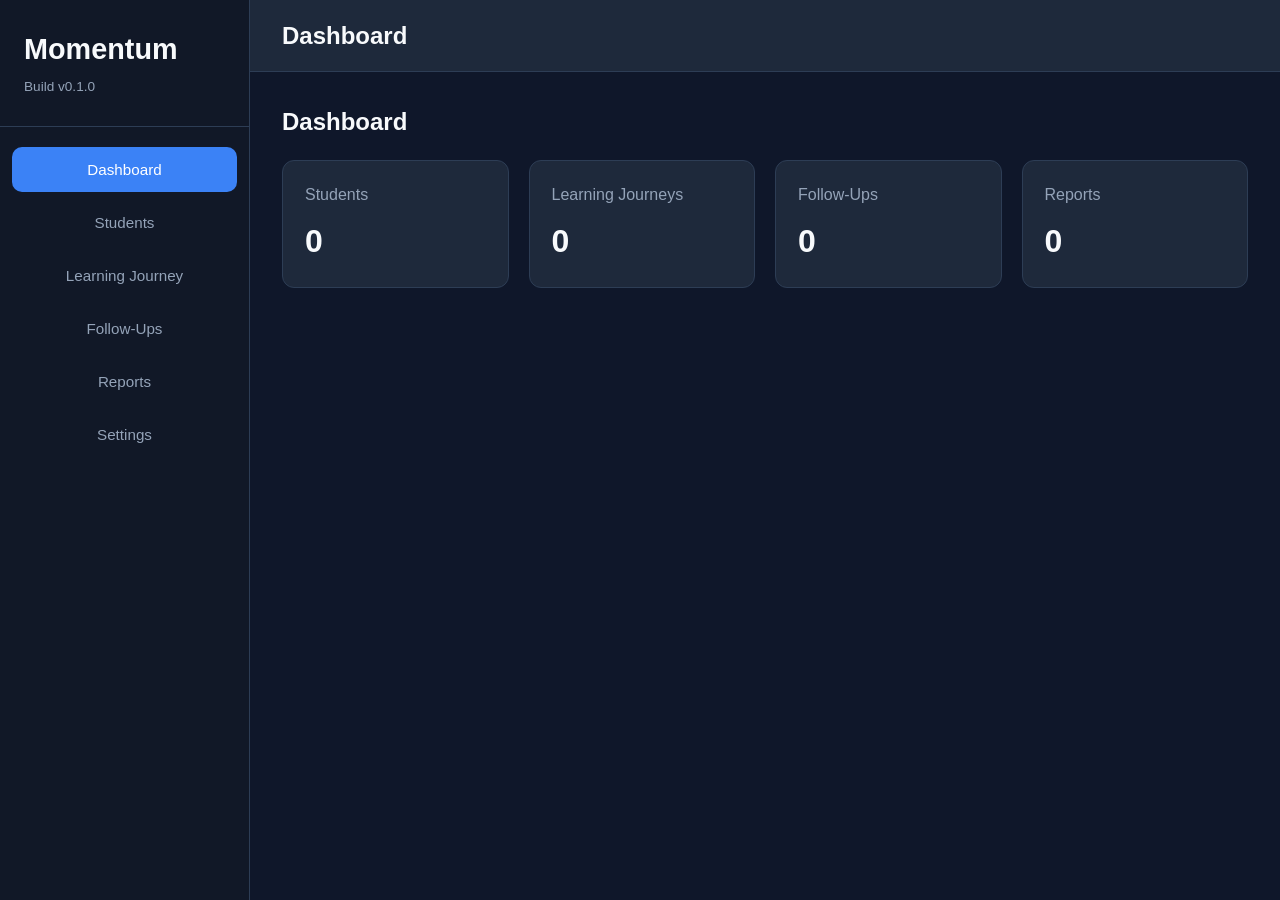
==== index.html @ f3d60c6d "Update index.html" ====
<!DOCTYPE html>
<html lang="en">
<head>
    <meta charset="UTF-8">
    <meta name="viewport" content="width=device-width, initial-scale=1.0">
    <meta name="description" content="Momentum - Alternative Education Student Growth Platform">
    <meta name="theme-color" content="#121212">

    <title>Momentum v0.1.0</title>

    <link rel="stylesheet" href="style.css">
</head>
<body>

    <div id="app">

        <aside id="sidebar" aria-label="Primary Navigation">

            <header class="sidebar-header">
                <h1 id="logo">Momentum</h1>
                <p class="version">Build v0.1.0</p>
            </header>

            <nav>
                <ul class="nav-list">
                    <li>
                        <button
                            type="button"
                            class="nav-link active"
                            data-page="dashboard">
                            Dashboard
                        </button>
                    </li>

                    <li>
                        <button
                            type="button"
                            class="nav-link"
                            data-page="students">
                            Students
                        </button>
                    </li>

                    <li>
                        <button
                            type="button"
                            class="nav-link"
                            data-page="learning-journey">
                            Learning Journey
                        </button>
                    </li>

                    <li>
                        <button
                            type="button"
                            class="nav-link"
                            data-page="follow-ups">
                            Follow-Ups
                        </button>
                    </li>

                    <li>
                        <button
                            type="button"
                            class="nav-link"
                            data-page="reports">
                            Reports
                        </button>
                    </li>

                    <li>
                        <button
                            type="button"
                            class="nav-link"
                            data-page="settings">
                            Settings
                        </button>
                    </li>
                </ul>
            </nav>

        </aside>

        <div id="content">

            <header id="top-header">
                <h2 id="page-title">Dashboard</h2>
            </header>

            <main id="main-content">

                <section
                    id="dashboard"
                    class="page active"
                    aria-labelledby="dashboard-heading">
                    <h2 id="dashboard-heading">Dashboard</h2>
                    <div id="dashboard-container"></div>
                </section>

                <section
                    id="students"
                    class="page"
                    aria-labelledby="students-heading"
                    hidden>
                    <h2 id="students-heading">Students</h2>
                    <div id="students-container"></div>
                </section>

                <section
                    id="learning-journey"
                    class="page"
                    aria-labelledby="learning-journey-heading"
                    hidden>
                    <h2 id="learning-journey-heading">Learning Journey</h2>
                    <div id="learning-journey-container"></div>
                </section>

                <section
                    id="follow-ups"
                    class="page"
                    aria-labelledby="follow-ups-heading"
                    hidden>
                    <h2 id="follow-ups-heading">Follow-Ups</h2>
                    <div id="follow-ups-container"></div>
                </section>

                <section
                    id="reports"
                    class="page"
                    aria-labelledby="reports-heading"
                    hidden>
                    <h2 id="reports-heading">Reports</h2>
                    <div id="reports-container"></div>
                </section>

                <section
                    id="settings"
                    class="page"
                    aria-labelledby="settings-heading"
                    hidden>
                    <h2 id="settings-heading">Settings</h2>
                    <div id="settings-container"></div>
                </section>

            </main>

        </div>

    </div>

   <script src="storage.js"></script>
<script src="students.js"></script>
<script src="dashboard.js"></script>
<script src="app.js"></script>
</body>
---- style.css ----
/* ==========================================================
   Momentum
   Build v0.1.0
   ========================================================== */

:root {
    --bg: #0f172a;
    --bg-secondary: #162033;
    --surface: #1e293b;
    --surface-light: #273449;
    --sidebar: #111827;
    --border: #2d3d55;

    --primary: #3b82f6;
    --primary-hover: #60a5fa;
    --accent: #38bdf8;
    --success: #22c55e;
    --warning: #f59e0b;
    --danger: #ef4444;

    --text: #f8fafc;
    --text-secondary: #94a3b8;

    --radius: 12px;
    --shadow: 0 10px 30px rgba(0, 0, 0, .35);
    --transition: .25s ease;
}

*,
*::before,
*::after {
    box-sizing: border-box;
    margin: 0;
    padding: 0;
}

html,
body {
    height: 100%;
}

body {
    background: var(--bg);
    color: var(--text);
    font-family: "Segoe UI", Tahoma, Geneva, Verdana, sans-serif;
    line-height: 1.5;
}

/* ==========================================================
   Layout
   ========================================================== */

#app {
    display: flex;
    min-height: 100vh;
}

/* Sidebar */

#sidebar {
    width: 250px;
    background: var(--sidebar);
    border-right: 1px solid var(--border);
    display: flex;
    flex-direction: column;
    flex-shrink: 0;
}

.sidebar-header {
    padding: 28px 24px;
    border-bottom: 1px solid var(--border);
}

#logo {
    font-size: 1.8rem;
    font-weight: 700;
}

.version {
    margin-top: 6px;
    color: var(--text-secondary);
    font-size: .85rem;
}

/* Navigation */

.nav-list {
    list-style: none;
    padding: 20px 12px;
}

.nav-list li {
    margin-bottom: 8px;
}

.nav-link {
    width: 100%;
    padding: 14px 18px;
    border: none;
    border-radius: 10px;
    background: transparent;
    color: var(--text-secondary);
    text-align: left;
    font-size: .95rem;
    cursor: pointer;
    transition: var(--transition);
}

.nav-link:hover {
    background: rgba(59,130,246,.12);
    color: var(--text);
    transform: translateX(4px);
}

.nav-link.active {
    background: var(--primary);
    color: white;
}

/* Content */

#content {
    flex: 1;
    display: flex;
    flex-direction: column;
    min-width: 0;
}

#top-header {
    height: 72px;
    display: flex;
    align-items: center;
    padding: 0 32px;
    background: var(--surface);
    border-bottom: 1px solid var(--border);
}

#page-title {
    font-size: 1.5rem;
    font-weight: 600;
}

#main-content {
    flex: 1;
    padding: 32px;
    overflow: auto;
}

/* ==========================================================
   Pages
   ========================================================== */

.page {
    display: none;
}

.page.active {
    display: block;
}

.page h2 {
    margin-bottom: 20px;
    font-size: 1.5rem;
}

/* ==========================================================
   Cards
   ========================================================== */

.card {
    background: var(--surface);
    border: 1px solid var(--border);
    border-radius: var(--radius);
    padding: 20px;
    box-shadow: var(--shadow);
    transition: var(--transition);
}

.card:hover {
    transform: translateY(-4px);
    border-color: var(--primary);
}

/* Dashboard Stats */

.stats-grid {
    display: grid;
    grid-template-columns: repeat(auto-fit, minmax(220px,1fr));
    gap: 20px;
    margin-bottom: 30px;
}

.stat-card {
    background: var(--surface);
    border: 1px solid var(--border);
    border-radius: var(--radius);
    padding: 22px;
    transition: var(--transition);
}

.stat-card:hover {
    transform: translateY(-5px);
    border-color: var(--primary);
}

.stat-value {
    font-size: 2rem;
    font-weight: bold;
    margin-top: 10px;
}

.stat-label {
    color: var(--text-secondary);
}

/* ==========================================================
   Student Cards
   ========================================================== */

.student-grid {
    display: grid;
    grid-template-columns: repeat(auto-fit,minmax(260px,1fr));
    gap: 20px;
}

.student-card {
    background: var(--surface);
    border: 1px solid var(--border);
    border-radius: var(--radius);
    padding: 20px;
    transition: var(--transition);
}

.student-card:hover {
    transform: translateY(-5px);
    border-color: var(--accent);
}

.student-name {
    font-size: 1.1rem;
    font-weight: 600;
}

.student-meta {
    margin-top: 10px;
    color: var(--text-secondary);
    font-size: .9rem;
}

/* ==========================================================
   Buttons
   ========================================================== */

button,
.btn {
    display: inline-flex;
    align-items: center;
    justify-content: center;
    gap: 8px;

    padding: 12px 18px;

    border: none;
    border-radius: 10px;

    background: var(--primary);
    color: white;

    cursor: pointer;
    transition: var(--transition);
    font-size: .95rem;
}

button:hover,
.btn:hover {
    background: var(--primary-hover);
    transform: translateY(-2px);
}

button:disabled,
.btn:disabled {
    opacity: .6;
    cursor: not-allowed;
}

/* ==========================================================
   Forms
   ========================================================== */

form {
    display: flex;
    flex-direction: column;
    gap: 18px;
}

label {
    display: block;
    margin-bottom: 6px;
    font-weight: 500;
}

input,
textarea,
select {
    width: 100%;
    padding: 12px 14px;

    background: var(--bg-secondary);
    color: var(--text);

    border: 1px solid var(--border);
    border-radius: 10px;

    font: inherit;
    transition: var(--transition);
}

input:focus,
textarea:focus,
select:focus {
    outline: none;
    border-color: var(--primary);
}

/* ==========================================================
   Tables
   ========================================================== */

table {
    width: 100%;
    border-collapse: collapse;
    background: var(--surface);
    border-radius: var(--radius);
    overflow: hidden;
}

thead {
    background: var(--bg-secondary);
}

th,
td {
    padding: 14px 16px;
    text-align: left;
}

th {
    font-weight: 600;
}

tbody tr {
    border-top: 1px solid var(--border);
    transition: var(--transition);
}

tbody tr:hover {
    background: rgba(59,130,246,.08);
}

/* ==========================================================
   Utility
   ========================================================== */

.hidden {
    display: none !important;
}

.text-muted {
    color: var(--text-secondary);
}

.text-center {
    text-align: center;
}

/* ==========================================================
   Responsive
   ========================================================== */

@media (max-width: 900px) {

    #app {
        flex-direction: column;
    }

    #sidebar {
        width: 100%;
        border-right: none;
        border-bottom: 1px solid var(--border);
    }

    .nav-list {
        display: flex;
        flex-wrap: wrap;
        gap: 8px;
        padding: 12px;
    }

    .nav-list li {
        margin: 0;
    }

    .nav-link {
        width: auto;
    }

    #top-header {
        padding: 0 20px;
    }

    #main-content {
        padding: 20px;
    }

}

@media (max-width: 600px) {

    .stats-grid,
    .student-grid {
        grid-template-columns: 1fr;
    }

    table {
        display: block;
        overflow-x: auto;
    }

}
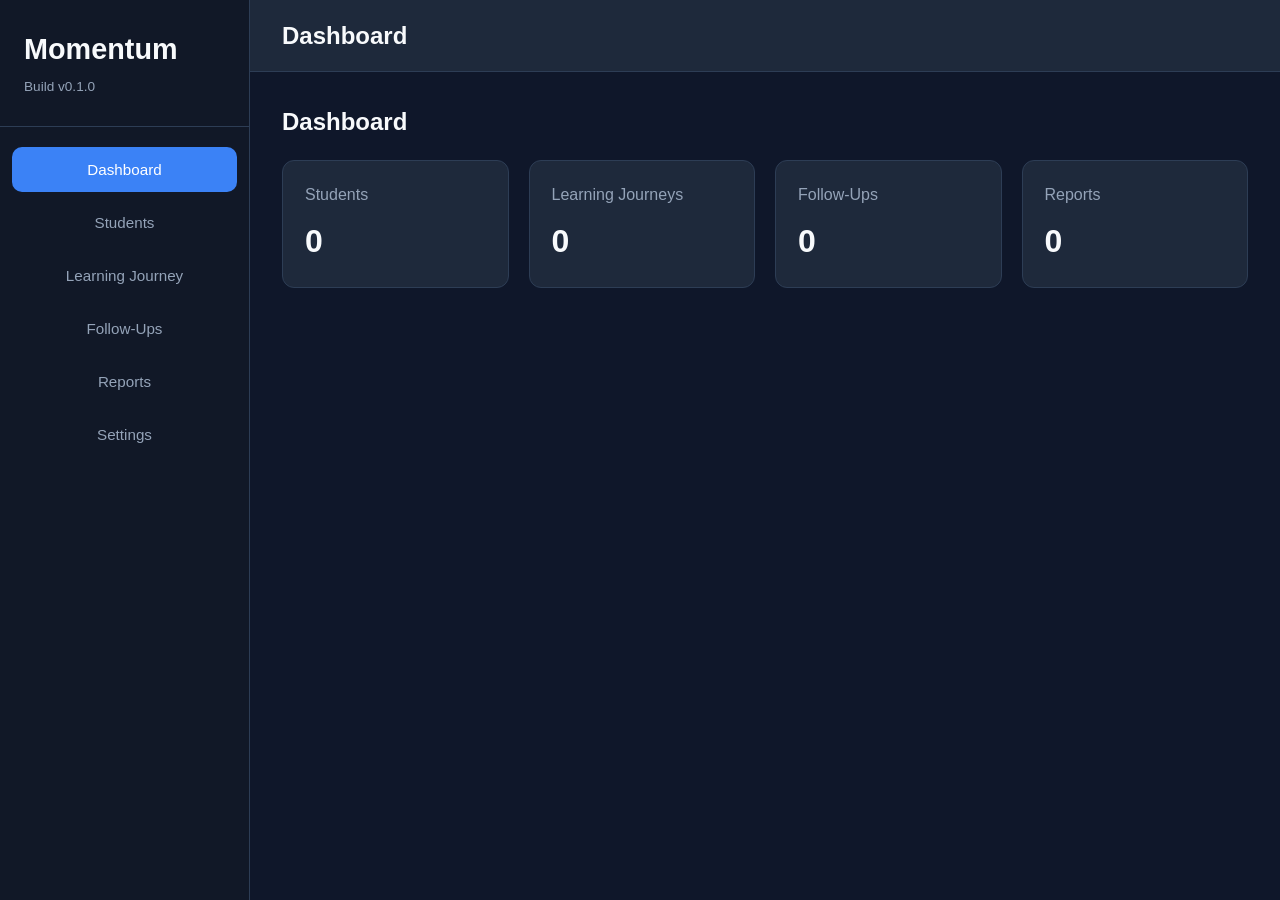
==== commit 2c7194dd: "Update index.html" ====
--- a/index.html
+++ b/index.html
@@ -8,8 +8,7 @@
 
     <title>Momentum v0.1.0</title>
 
-    <link rel="stylesheet" href="style.css">
-</head>
+<link rel="stylesheet" href="css/style.css"></head>
 <body>
 
     <div id="app">
@@ -148,8 +147,18 @@
 
     </div>
 
-   <script src="storage.js"></script>
-<script src="students.js"></script>
-<script src="dashboard.js"></script>
-<script src="app.js"></script>
+<script src="js/storage.js"></script>
+<script src="js/students.js"></script>
+<script src="js/dashboard.js"></script>
+<script src="js/app.js"></script>
+
+    <script src="js/utils.js"></script>
+<script src="js/storage.js"></script>
+<script src="js/students.js"></script>
+<script src="js/journey.js"></script>
+<script src="js/followups.js"></script>
+<script src="js/dashboard.js"></script>
+<script src="js/reports.js"></script>
+<script src="js/settings.js"></script>
+<script src="js/app.js"></script>
 </body>
--- a/css/style.css
+++ b/css/style.css
@@ -0,0 +1,429 @@
+/* ==========================================================
+   Momentum
+   Build v0.1.0
+   ========================================================== */
+
+:root {
+    --bg: #0f172a;
+    --bg-secondary: #162033;
+    --surface: #1e293b;
+    --surface-light: #273449;
+    --sidebar: #111827;
+    --border: #2d3d55;
+
+    --primary: #3b82f6;
+    --primary-hover: #60a5fa;
+    --accent: #38bdf8;
+    --success: #22c55e;
+    --warning: #f59e0b;
+    --danger: #ef4444;
+
+    --text: #f8fafc;
+    --text-secondary: #94a3b8;
+
+    --radius: 12px;
+    --shadow: 0 10px 30px rgba(0, 0, 0, .35);
+    --transition: .25s ease;
+}
+
+*,
+*::before,
+*::after {
+    box-sizing: border-box;
+    margin: 0;
+    padding: 0;
+}
+
+html,
+body {
+    height: 100%;
+}
+
+body {
+    background: var(--bg);
+    color: var(--text);
+    font-family: "Segoe UI", Tahoma, Geneva, Verdana, sans-serif;
+    line-height: 1.5;
+}
+
+/* ==========================================================
+   Layout
+   ========================================================== */
+
+#app {
+    display: flex;
+    min-height: 100vh;
+}
+
+/* Sidebar */
+
+#sidebar {
+    width: 250px;
+    background: var(--sidebar);
+    border-right: 1px solid var(--border);
+    display: flex;
+    flex-direction: column;
+    flex-shrink: 0;
+}
+
+.sidebar-header {
+    padding: 28px 24px;
+    border-bottom: 1px solid var(--border);
+}
+
+#logo {
+    font-size: 1.8rem;
+    font-weight: 700;
+}
+
+.version {
+    margin-top: 6px;
+    color: var(--text-secondary);
+    font-size: .85rem;
+}
+
+/* Navigation */
+
+.nav-list {
+    list-style: none;
+    padding: 20px 12px;
+}
+
+.nav-list li {
+    margin-bottom: 8px;
+}
+
+.nav-link {
+    width: 100%;
+    padding: 14px 18px;
+    border: none;
+    border-radius: 10px;
+    background: transparent;
+    color: var(--text-secondary);
+    text-align: left;
+    font-size: .95rem;
+    cursor: pointer;
+    transition: var(--transition);
+}
+
+.nav-link:hover {
+    background: rgba(59,130,246,.12);
+    color: var(--text);
+    transform: translateX(4px);
+}
+
+.nav-link.active {
+    background: var(--primary);
+    color: white;
+}
+
+/* Content */
+
+#content {
+    flex: 1;
+    display: flex;
+    flex-direction: column;
+    min-width: 0;
+}
+
+#top-header {
+    height: 72px;
+    display: flex;
+    align-items: center;
+    padding: 0 32px;
+    background: var(--surface);
+    border-bottom: 1px solid var(--border);
+}
+
+#page-title {
+    font-size: 1.5rem;
+    font-weight: 600;
+}
+
+#main-content {
+    flex: 1;
+    padding: 32px;
+    overflow: auto;
+}
+
+/* ==========================================================
+   Pages
+   ========================================================== */
+
+.page {
+    display: none;
+}
+
+.page.active {
+    display: block;
+}
+
+.page h2 {
+    margin-bottom: 20px;
+    font-size: 1.5rem;
+}
+
+/* ==========================================================
+   Cards
+   ========================================================== */
+
+.card {
+    background: var(--surface);
+    border: 1px solid var(--border);
+    border-radius: var(--radius);
+    padding: 20px;
+    box-shadow: var(--shadow);
+    transition: var(--transition);
+}
+
+.card:hover {
+    transform: translateY(-4px);
+    border-color: var(--primary);
+}
+
+/* Dashboard Stats */
+
+.stats-grid {
+    display: grid;
+    grid-template-columns: repeat(auto-fit, minmax(220px,1fr));
+    gap: 20px;
+    margin-bottom: 30px;
+}
+
+.stat-card {
+    background: var(--surface);
+    border: 1px solid var(--border);
+    border-radius: var(--radius);
+    padding: 22px;
+    transition: var(--transition);
+}
+
+.stat-card:hover {
+    transform: translateY(-5px);
+    border-color: var(--primary);
+}
+
+.stat-value {
+    font-size: 2rem;
+    font-weight: bold;
+    margin-top: 10px;
+}
+
+.stat-label {
+    color: var(--text-secondary);
+}
+
+/* ==========================================================
+   Student Cards
+   ========================================================== */
+
+.student-grid {
+    display: grid;
+    grid-template-columns: repeat(auto-fit,minmax(260px,1fr));
+    gap: 20px;
+}
+
+.student-card {
+    background: var(--surface);
+    border: 1px solid var(--border);
+    border-radius: var(--radius);
+    padding: 20px;
+    transition: var(--transition);
+}
+
+.student-card:hover {
+    transform: translateY(-5px);
+    border-color: var(--accent);
+}
+
+.student-name {
+    font-size: 1.1rem;
+    font-weight: 600;
+}
+
+.student-meta {
+    margin-top: 10px;
+    color: var(--text-secondary);
+    font-size: .9rem;
+}
+
+/* ==========================================================
+   Buttons
+   ========================================================== */
+
+button,
+.btn {
+    display: inline-flex;
+    align-items: center;
+    justify-content: center;
+    gap: 8px;
+
+    padding: 12px 18px;
+
+    border: none;
+    border-radius: 10px;
+
+    background: var(--primary);
+    color: white;
+
+    cursor: pointer;
+    transition: var(--transition);
+    font-size: .95rem;
+}
+
+button:hover,
+.btn:hover {
+    background: var(--primary-hover);
+    transform: translateY(-2px);
+}
+
+button:disabled,
+.btn:disabled {
+    opacity: .6;
+    cursor: not-allowed;
+}
+
+/* ==========================================================
+   Forms
+   ========================================================== */
+
+form {
+    display: flex;
+    flex-direction: column;
+    gap: 18px;
+}
+
+label {
+    display: block;
+    margin-bottom: 6px;
+    font-weight: 500;
+}
+
+input,
+textarea,
+select {
+    width: 100%;
+    padding: 12px 14px;
+
+    background: var(--bg-secondary);
+    color: var(--text);
+
+    border: 1px solid var(--border);
+    border-radius: 10px;
+
+    font: inherit;
+    transition: var(--transition);
+}
+
+input:focus,
+textarea:focus,
+select:focus {
+    outline: none;
+    border-color: var(--primary);
+}
+
+/* ==========================================================
+   Tables
+   ========================================================== */
+
+table {
+    width: 100%;
+    border-collapse: collapse;
+    background: var(--surface);
+    border-radius: var(--radius);
+    overflow: hidden;
+}
+
+thead {
+    background: var(--bg-secondary);
+}
+
+th,
+td {
+    padding: 14px 16px;
+    text-align: left;
+}
+
+th {
+    font-weight: 600;
+}
+
+tbody tr {
+    border-top: 1px solid var(--border);
+    transition: var(--transition);
+}
+
+tbody tr:hover {
+    background: rgba(59,130,246,.08);
+}
+
+/* ==========================================================
+   Utility
+   ========================================================== */
+
+.hidden {
+    display: none !important;
+}
+
+.text-muted {
+    color: var(--text-secondary);
+}
+
+.text-center {
+    text-align: center;
+}
+
+/* ==========================================================
+   Responsive
+   ========================================================== */
+
+@media (max-width: 900px) {
+
+    #app {
+        flex-direction: column;
+    }
+
+    #sidebar {
+        width: 100%;
+        border-right: none;
+        border-bottom: 1px solid var(--border);
+    }
+
+    .nav-list {
+        display: flex;
+        flex-wrap: wrap;
+        gap: 8px;
+        padding: 12px;
+    }
+
+    .nav-list li {
+        margin: 0;
+    }
+
+    .nav-link {
+        width: auto;
+    }
+
+    #top-header {
+        padding: 0 20px;
+    }
+
+    #main-content {
+        padding: 20px;
+    }
+
+}
+
+@media (max-width: 600px) {
+
+    .stats-grid,
+    .student-grid {
+        grid-template-columns: 1fr;
+    }
+
+    table {
+        display: block;
+        overflow-x: auto;
+    }
+
+}
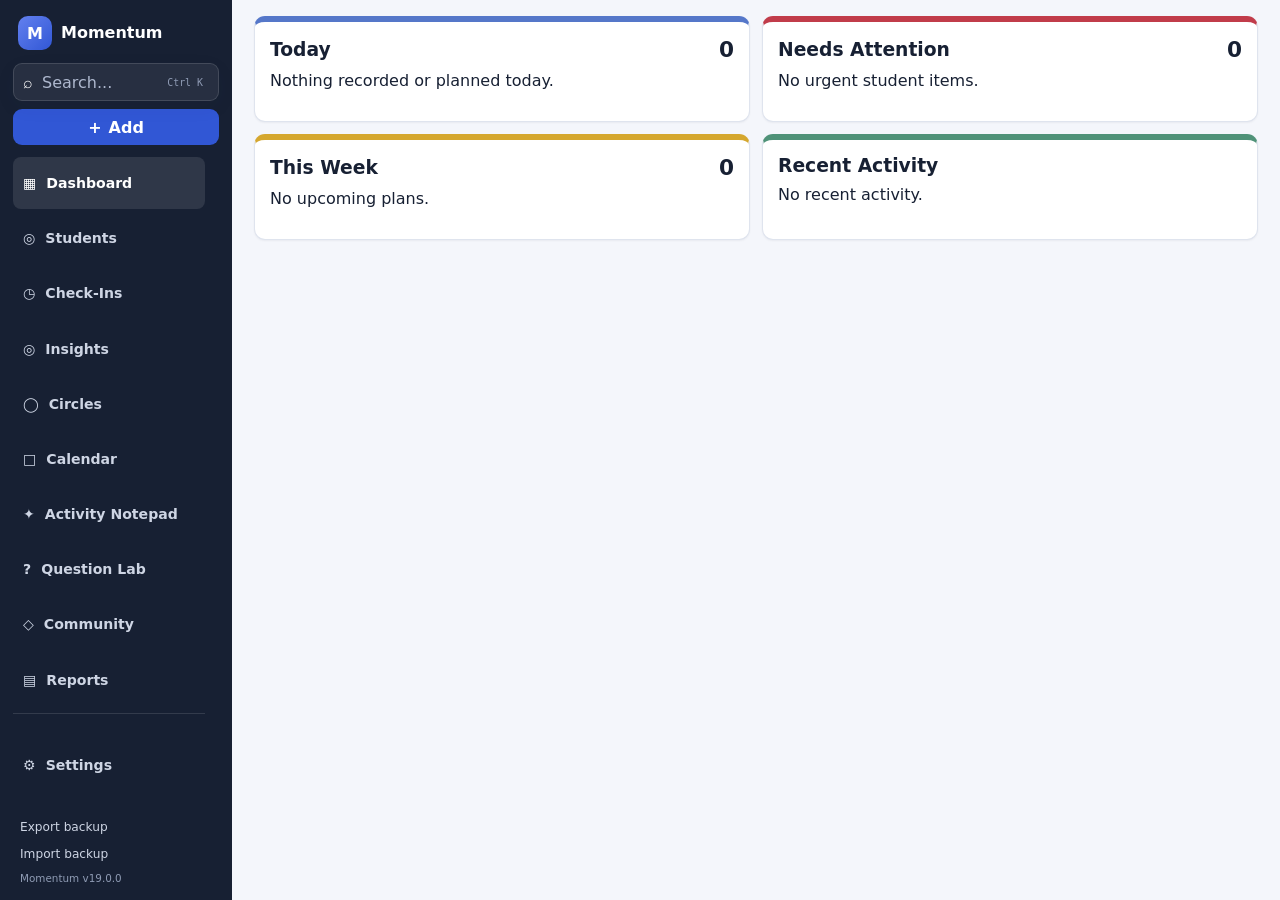
==== commit a6842634: "Add files via upload" ====
--- a/index.html
+++ b/index.html
@@ -3,162 +3,656 @@
 <head>
     <meta charset="UTF-8">
     <meta name="viewport" content="width=device-width, initial-scale=1.0">
-    <meta name="description" content="Momentum - Alternative Education Student Growth Platform">
-    <meta name="theme-color" content="#121212">
-
-    <title>Momentum v0.1.0</title>
-
-<link rel="stylesheet" href="css/style.css"></head>
+    <meta name="description" content="Momentum student journey and next step management">
+    <title>Momentum</title>
+    <link rel="stylesheet" href="style.css">
+</head>
 <body>
-
-    <div id="app">
-
-        <aside id="sidebar" aria-label="Primary Navigation">
-
-            <header class="sidebar-header">
-                <h1 id="logo">Momentum</h1>
-                <p class="version">Build v0.1.0</p>
+    <a class="skip-link" href="#mainContent">Skip to content</a>
+
+    <div class="app-shell">
+        <aside class="sidebar" aria-label="Primary navigation">
+            <div class="brand">
+                <div class="brand-mark" aria-hidden="true">M</div>
+                <div>
+                    <h1>Momentum</h1>
+                    <p>Student journey workspace</p>
+                </div>
+            </div>
+
+            <div class="sidebar-tools">
+                <div class="universal-search-shell">
+                    <label class="universal-search-field">
+                        <span aria-hidden="true">⌕</span>
+                        <span class="visually-hidden">Search all Momentum records</span>
+                        <input id="universalSearchInput" type="search"
+                            placeholder="Search..."
+                            autocomplete="off">
+                        <kbd>Ctrl K</kbd>
+                    </label>
+                    <div id="universalSearchResults"
+                        class="universal-search-results"
+                        hidden></div>
+                </div>
+
+                <button class="sidebar-quick-add" type="button"
+                    data-action="open-quick-add">
+                    <span aria-hidden="true">+</span>
+                    Add
+                </button>
+            </div>
+
+            <nav class="nav-list simplified-nav" aria-label="Primary navigation">
+                <button class="nav-item is-active" type="button" data-view="dashboard">
+                    <span aria-hidden="true">▦</span>
+                    Dashboard
+                </button>
+
+                <button class="nav-item" type="button" data-view="students">
+                    <span aria-hidden="true">◎</span>
+                    Students
+                </button>
+
+                <button class="nav-item" type="button" data-view="checkins">
+                    <span aria-hidden="true">◷</span>
+                    Check-Ins
+                </button>
+
+                <button class="nav-item" type="button" data-view="insights">
+                    <span aria-hidden="true">◎</span>
+                    Insights
+                </button>
+
+                <button class="nav-item" type="button" data-view="circles">
+                    <span aria-hidden="true">◯</span>
+                    Circles
+                </button>
+                <button class="nav-item" type="button" data-view="calendar">
+                    <span aria-hidden="true">□</span>
+                    Calendar
+                </button>
+                <button class="nav-item" type="button" data-view="activities">
+                    <span aria-hidden="true">✦</span>
+                    Activity Notepad
+                </button>
+
+
+
+                <button class="nav-item" type="button" data-view="questionlab">
+                    <span aria-hidden="true">?</span>
+                    Question Lab
+                </button>
+
+                <button class="nav-item" type="button" data-view="community">
+                    <span aria-hidden="true">◇</span>
+                    Community
+                </button>
+
+                <button class="nav-item" type="button" data-view="reports">
+                    <span aria-hidden="true">▤</span>
+                    Reports
+                </button>
+
+                <div class="nav-divider" aria-hidden="true"></div>
+
+                <button class="nav-item" type="button" data-view="settings">
+                    <span aria-hidden="true">⚙</span>
+                    Settings
+                </button>
+            </nav>
+
+            <div class="sidebar-footer">
+                <button class="sidebar-action" type="button" data-action="export-data">Export backup</button>
+                <button class="sidebar-action" type="button" data-action="import-data">Import backup</button>
+                <input id="importFileInput" class="visually-hidden" type="file" accept=".json,application/json">
+                <p id="storageStatus" class="storage-status">Local storage ready</p>
+                <p class="version">Momentum v19.0.0</p>
+            </div>
+        </aside>
+
+        <div class="workspace">
+            <header class="mobile-toolbar">
+                <button id="mobileMenuButton" class="icon-button mobile-menu-button"
+                    type="button" aria-label="Open navigation"
+                    aria-expanded="false">☰</button>
+                <strong>Momentum</strong>
+                <button class="mobile-add-button" type="button"
+                    data-action="open-quick-add" aria-label="Add">+</button>
             </header>
 
-            <nav>
-                <ul class="nav-list">
-                    <li>
-                        <button
-                            type="button"
-                            class="nav-link active"
-                            data-page="dashboard">
-                            Dashboard
-                        </button>
-                    </li>
-
-                    <li>
-                        <button
-                            type="button"
-                            class="nav-link"
-                            data-page="students">
-                            Students
-                        </button>
-                    </li>
-
-                    <li>
-                        <button
-                            type="button"
-                            class="nav-link"
-                            data-page="learning-journey">
-                            Learning Journey
-                        </button>
-                    </li>
-
-                    <li>
-                        <button
-                            type="button"
-                            class="nav-link"
-                            data-page="follow-ups">
-                            Follow-Ups
-                        </button>
-                    </li>
-
-                    <li>
-                        <button
-                            type="button"
-                            class="nav-link"
-                            data-page="reports">
-                            Reports
-                        </button>
-                    </li>
-
-                    <li>
-                        <button
-                            type="button"
-                            class="nav-link"
-                            data-page="settings">
-                            Settings
-                        </button>
-                    </li>
-                </ul>
-            </nav>
-
-        </aside>
-
-        <div id="content">
-
-            <header id="top-header">
-                <h2 id="page-title">Dashboard</h2>
-            </header>
-
-            <main id="main-content">
-
-                <section
-                    id="dashboard"
-                    class="page active"
-                    aria-labelledby="dashboard-heading">
-                    <h2 id="dashboard-heading">Dashboard</h2>
-                    <div id="dashboard-container"></div>
-                </section>
-
-                <section
-                    id="students"
-                    class="page"
-                    aria-labelledby="students-heading"
-                    hidden>
-                    <h2 id="students-heading">Students</h2>
-                    <div id="students-container"></div>
-                </section>
-
-                <section
-                    id="learning-journey"
-                    class="page"
-                    aria-labelledby="learning-journey-heading"
-                    hidden>
-                    <h2 id="learning-journey-heading">Learning Journey</h2>
-                    <div id="learning-journey-container"></div>
-                </section>
-
-                <section
-                    id="follow-ups"
-                    class="page"
-                    aria-labelledby="follow-ups-heading"
-                    hidden>
-                    <h2 id="follow-ups-heading">Follow-Ups</h2>
-                    <div id="follow-ups-container"></div>
-                </section>
-
-                <section
-                    id="reports"
-                    class="page"
-                    aria-labelledby="reports-heading"
-                    hidden>
-                    <h2 id="reports-heading">Reports</h2>
-                    <div id="reports-container"></div>
-                </section>
-
-                <section
-                    id="settings"
-                    class="page"
-                    aria-labelledby="settings-heading"
-                    hidden>
-                    <h2 id="settings-heading">Settings</h2>
-                    <div id="settings-container"></div>
-                </section>
-
+            <main id="mainContent" class="main-content" tabindex="-1">
+                <section id="dashboardView" class="app-view" aria-labelledby="dashboardHeading">
+                    <h2 id="dashboardHeading" class="visually-hidden">Dashboard</h2>
+                    <div id="dashboardContent"></div>
+                </section>
+
+                <section id="studentsView" class="app-view"
+                    aria-labelledby="studentsHeading" hidden>
+                    <h2 id="studentsHeading" class="visually-hidden">Students</h2>
+
+                    <div class="caseload-toolbar students-unified-toolbar">
+                        <label class="search-field">
+                            <span class="visually-hidden">Search students</span>
+                            <span aria-hidden="true">⌕</span>
+                            <input id="caseloadSearchInput" type="search"
+                                placeholder="Search students, projects, internships, or goals"
+                                autocomplete="off">
+                        </label>
+
+                        <label class="filter-field">
+                            <span class="visually-hidden">Filter students by support need</span>
+                            <select id="caseloadNeedFilter">
+                                <option value="">All students</option>
+                                <option value="meeting">Due for meeting</option>
+                                <option value="project">Needs project</option>
+                                <option value="internship">Needs internship</option>
+                                <option value="followup">Has overdue action item</option>
+                                <option value="unscheduled">No next meeting scheduled</option>
+                            </select>
+                        </label>
+
+                        <label class="filter-field">
+                            <span class="visually-hidden">Sort students</span>
+                            <select id="caseloadSortSelect">
+                                <option value="attention">Highest attention first</option>
+                                <option value="name">Student name</option>
+                                <option value="meeting">Meeting status</option>
+                                <option value="updated">Recently updated</option>
+                            </select>
+                        </label>
+
+                        <button class="button button-primary" type="button"
+                            data-action="open-add-student">
+                            + New Student
+                        </button>
+                    </div>
+
+                    <div id="caseloadSummary" class="students-simple-summary"></div>
+                    <div id="caseloadContent"></div>
+                </section>
+
+                <section id="insightsView" class="app-view"
+                    aria-labelledby="insightsHeading" hidden>
+                    <h2 id="insightsHeading" class="visually-hidden">
+                        Educator Relationship Intelligence
+                    </h2>
+                    <div id="relationshipInsightsContent"></div>
+                </section>
+
+                <section id="calendarView" class="app-view" aria-labelledby="calendarHeading" hidden>
+                    <h2 id="calendarHeading" class="visually-hidden">Calendar</h2>
+                    <div id="calendarContent"></div>
+                </section>
+
+                <section id="activitiesView" class="app-view"
+                    aria-labelledby="activitiesHeading" hidden>
+                    <h2 id="activitiesHeading" class="visually-hidden">Activity Notepad</h2>
+                    <div id="activityBankContent"></div>
+                </section>
+
+                <section id="questionLabView" class="app-view"
+                    aria-labelledby="questionLabHeading" hidden>
+                    <h2 id="questionLabHeading" class="visually-hidden">
+                        Question Lab
+                    </h2>
+                    <div id="questionLabContent"></div>
+                </section>
+
+                <section id="circlesView" class="app-view"
+                    aria-labelledby="circlesHeading" hidden>
+                    <div class="circles-heading">
+                        <div>
+                            <p class="eyebrow">Whole-class reflection</p>
+                            <h2 id="circlesHeading">Circles</h2>
+                            <p>
+                                Keep a dated record of circle topics, guiding questions,
+                                student themes, questions raised, and ideas to revisit.
+                            </p>
+                        </div>
+                        <button class="button button-primary" type="button"
+                            data-action="new-circle">
+                            + Record Circle
+                        </button>
+                    </div>
+
+                    <label class="search-field circles-search">
+                        <span aria-hidden="true">⌕</span>
+                        <span class="visually-hidden">Search circles</span>
+                        <input id="circleSearchInput" type="search"
+                            placeholder="Search topics, questions, themes, or class groups">
+                    </label>
+
+                    <div id="circlesContent"></div>
+                </section>
+
+                <section id="communityView" class="app-view" aria-labelledby="communityHeading" hidden>
+                    <div class="community-heading">
+                        <div>
+                            <p class="eyebrow">Connections and next steps</p>
+                            <h2 id="communityHeading">Community</h2>
+                            <p>
+                                Manage opportunities, employers, mentors, colleges,
+                                agencies, internship sites, and other community connections.
+                            </p>
+                        </div>
+
+                        <div class="community-heading-actions">
+                            <button class="button button-secondary" type="button"
+                                data-action="open-import-center">
+                                Import
+                            </button>
+                            <button class="button button-secondary" type="button"
+                                data-action="new-partner">
+                                + New Partner
+                            </button>
+                            <button class="button button-secondary" type="button"
+                                data-action="load-local-opportunity-library">
+                                Add Lompoc + Hancock Ideas
+                            </button>
+                            <button class="button button-primary" type="button"
+                                data-action="new-opportunity">
+                                + New Opportunity
+                            </button>
+                        </div>
+                    </div>
+
+                    <div class="community-tabs" role="tablist" aria-label="Community sections">
+                        <button class="community-tab is-active" type="button" role="tab"
+                            aria-selected="true" aria-controls="communityOpportunitiesPanel"
+                            data-action="switch-community-tab"
+                            data-community-tab="opportunities">
+                            Opportunities
+                        </button>
+                        <button class="community-tab" type="button" role="tab"
+                            aria-selected="false" aria-controls="communityPartnersPanel"
+                            data-action="switch-community-tab"
+                            data-community-tab="partners">
+                            Partners
+                        </button>
+                        <button class="community-tab" type="button" role="tab"
+                            aria-selected="false" aria-controls="communityCollegePanel"
+                            data-action="switch-community-tab"
+                            data-community-tab="college">
+                            Community College
+                        </button>
+                    </div>
+
+                    <section id="communityOpportunitiesPanel"
+                        class="community-panel"
+                        data-community-panel="opportunities"
+                        role="tabpanel">
+                        <div class="opportunity-toolbar community-toolbar">
+                            <label class="search-field">
+                                <span class="visually-hidden">Search opportunities</span>
+                                <span aria-hidden="true">⌕</span>
+                                <input id="opportunitySearchInput" type="search"
+                                    placeholder="Search opportunities, organizations, or tags"
+                                    autocomplete="off">
+                            </label>
+
+                            <label class="filter-field">
+                                <span class="visually-hidden">Filter opportunities by type</span>
+                                <select id="opportunityTypeFilter">
+                                    <option value="">All opportunity types</option>
+                                </select>
+                            </label>
+
+                            <label class="filter-field">
+                                <span class="visually-hidden">Filter opportunities by status</span>
+                                <select id="opportunityStatusFilter">
+                                    <option value="active">Active opportunities</option>
+                                    <option value="archived">Archived opportunities</option>
+                                    <option value="all">All opportunities</option>
+                                </select>
+                            </label>
+                        </div>
+
+                        <div class="opportunity-summary">
+                            <p id="opportunityCountText">0 Opportunities</p>
+                        </div>
+                        <p class="field-help opportunity-source-note">
+                            Starter ideas are research leads only. A listed organization or
+                            college program is not a confirmed internship, partnership, or
+                            current opening; verify details directly.
+                        </p>
+
+                        <div id="opportunityBrowser" aria-live="polite"></div>
+                    </section>
+
+                    <section id="communityPartnersPanel"
+                        class="community-panel"
+                        data-community-panel="partners"
+                        role="tabpanel"
+                        hidden>
+                        <div class="partner-toolbar community-toolbar">
+                            <label class="search-field">
+                                <span class="visually-hidden">Search community partners</span>
+                                <span aria-hidden="true">⌕</span>
+                                <input id="partnerSearchInput" type="search"
+                                    placeholder="Search organizations, contacts, industries, or services"
+                                    autocomplete="off">
+                            </label>
+
+                            <label class="filter-field">
+                                <span class="visually-hidden">Filter partners by type</span>
+                                <select id="partnerTypeFilter">
+                                    <option value="">All partner types</option>
+                                </select>
+                            </label>
+
+                            <label class="filter-field">
+                                <span class="visually-hidden">Filter partners by status</span>
+                                <select id="partnerStatusFilter">
+                                    <option value="active">Active partners</option>
+                                    <option value="archived">Archived partners</option>
+                                    <option value="all">All partners</option>
+                                </select>
+                            </label>
+                        </div>
+
+                        <div class="opportunity-summary">
+                            <p id="partnerCountText">0 Partners</p>
+                        </div>
+
+                        <div id="partnerBrowser" aria-live="polite"></div>
+                    </section>
+                </section>
+                    <section id="communityCollegePanel"
+                        class="community-panel"
+                        data-community-panel="college"
+                        role="tabpanel"
+                        hidden>
+                        <div id="communityCollegeContent"></div>
+                    </section>
+
+
+                <section id="checkinsView" class="app-view" aria-labelledby="checkinsHeading" hidden>
+                    <h2 id="checkinsHeading" class="visually-hidden">Student Check-Ins</h2>
+
+                    <div class="checkin-toolbar">
+                        <label class="search-field">
+                            <span class="visually-hidden">Search students and check-ins</span>
+                            <span aria-hidden="true">⌕</span>
+                            <input id="checkinSearchInput" type="search"
+                                placeholder="Search students or check-in notes"
+                                autocomplete="off">
+                        </label>
+
+                        <label class="filter-field">
+                            <span class="visually-hidden">Filter students by check-in status</span>
+                            <select id="checkinStatusFilter">
+                                <option value="all">All students</option>
+                                <option value="due">Due for check-in</option>
+                                <option value="recent">Recently checked in</option>
+                                <option value="never">Never checked in</option>
+                            </select>
+                        </label>
+
+                        <label class="filter-field">
+                            <span class="visually-hidden">Sort students</span>
+                            <select id="checkinSortSelect">
+                                <option value="name">Name A–Z</option>
+                                <option value="recent-first">Most recent check-in first</option>
+                                <option value="recent-last">Most recent check-in last</option>
+                                <option value="due-first">Due students first</option>
+                                <option value="count">Most check-ins</option>
+                            </select>
+                        </label>
+
+                        <button class="button button-primary" type="button"
+                            data-action="new-checkin">
+                            + New Check-In
+                        </button>
+                    </div>
+
+                    <div id="checkinSummary"></div>
+                    <div id="checkinCenterContent"></div>
+                </section>
+<section id="reportsView" class="app-view" aria-labelledby="reportsHeading" hidden>
+                    <h2 id="reportsHeading" class="visually-hidden">Reports</h2>
+
+                    <div class="report-toolbar print-export-toolbar">
+                        <label class="filter-field report-print-selector">
+                            <span class="visually-hidden">Choose printable report</span>
+                            <select id="reportPrintType">
+                                <option value="overview">Overview Report</option>
+                                <option value="students">Student Progress Report</option>
+                                <option value="meetings">Meeting Activity Report</option>
+                                <option value="followups">Open Next Steps Report</option>
+                            </select>
+                        </label>
+
+                        <button class="button button-secondary" type="button" data-action="export-students-csv">
+                            Export Students CSV
+                        </button>
+
+                        <button class="button button-secondary" type="button" data-action="export-followups-csv">
+                            Export Next Steps CSV
+                        </button>
+
+                        <button class="button button-secondary" type="button"
+                            data-action="open-custom-report-builder">
+                            Custom Report Builder
+                        </button>
+
+                        <button class="button button-primary" type="button" data-action="print-reports">
+                            Print Selected Report
+                        </button>
+                    </div>
+
+                    <div id="reportsContent"></div>
+                </section>
+
+
+                <section id="settingsView" class="app-view" aria-labelledby="settingsHeading" hidden>
+                    <h2 id="settingsHeading" class="visually-hidden">Settings</h2>
+
+                    <div class="settings-grid data-safety-settings">
+                        <section class="settings-card settings-card-wide">
+                            <div class="panel-header">
+                                <div>
+                                    <p class="eyebrow">Data safety</p>
+                                    <h3>Backup Protection</h3>
+                                </div>
+                                <button class="button button-primary" type="button"
+                                    data-action="export-full-backup">
+                                    Export Full Backup
+                                </button>
+                            </div>
+
+                            <div id="backupStatusPanel"></div>
+
+                            <div class="settings-actions">
+                                <button class="button button-secondary" type="button"
+                                    data-action="import-full-backup">
+                                    Import with Preview
+                                </button>
+                                <button class="button button-secondary" type="button"
+                                    data-action="export-portable-copy">
+                                    Export My Data
+                                </button>
+                                <button class="button button-secondary" type="button"
+                                    data-action="create-recovery-snapshot">
+                                    Save Current Version
+                                </button>
+                                <input id="fullBackupInput" class="visually-hidden"
+                                    type="file" accept=".json,application/json">
+                            </div>
+
+                            <div class="backup-reminder-row">
+                                <div>
+                                    <strong>Backup reminder</strong>
+                                    <p>Show a warning when the last full backup is older than this.</p>
+                                </div>
+                                <div class="backup-reminder-control">
+                                    <input id="backupReminderDays" type="number"
+                                        min="1" max="90" value="7">
+                                    <span>days</span>
+                                    <button class="button button-secondary button-small" type="button"
+                                        data-action="save-backup-reminder">Save</button>
+                                </div>
+                            </div>
+                        </section>
+
+                        <section class="settings-card settings-card-wide">
+                            <div class="panel-header">
+                                <div>
+                                    <p class="eyebrow">Previous versions</p>
+                                    <h3>Previous Versions</h3>
+                                </div>
+                            </div>
+                            <p>
+                                Momentum keeps up to five local previous versions. Risky imports and
+                                restores create one automatically.
+                            </p>
+                            <div id="recoverySnapshotList" class="recovery-list"></div>
+                        </section>
+
+                        <section class="settings-card">
+                            <p class="eyebrow">Data health</p>
+                            <h3>Health Check</h3>
+                            <p>
+                                Scan for broken assignments, invalid meeting dates,
+                                likely duplicate students, and conflicting statuses.
+                            </p>
+                            <button class="button button-primary" type="button"
+                                data-action="run-data-health-check">
+                                Run Data Health Check
+                            </button>
+                        </section>
+
+                        <section class="settings-card">
+                            <p class="eyebrow">Meeting cadence</p>
+                            <h3>Check-in interval</h3>
+                            <p>Choose how many days can pass before a student is due for another meeting.</p>
+                            <div class="form-field">
+                                <label for="checkInIntervalDays">Days between meetings</label>
+                                <input id="checkInIntervalDays" type="number"
+                                    min="1" max="60" value="14">
+                            </div>
+                            <button class="button button-primary" type="button"
+                                data-action="save-settings">
+                                Save Settings
+                            </button>
+                        </section>
+
+                        <section class="settings-card">
+                            <p class="eyebrow">System status</p>
+                            <h3>Local Data</h3>
+                            <div id="settingsDataSummary" class="settings-summary"></div>
+                        </section>
+
+                        <section class="settings-card settings-card-wide">
+                            <p class="eyebrow">Activity</p>
+                            <h3>Backup & Previous versions History</h3>
+                            <div id="backupHistoryList" class="backup-history-list"></div>
+                        </section>
+
+                        <section class="settings-card settings-danger-card">
+                            <p class="eyebrow">Danger zone</p>
+                            <h3>Protected Reset</h3>
+                            <p>
+                                Reset is locked behind a PIN and typed confirmation.
+                                Momentum creates a recovery snapshot before clearing core data.
+                            </p>
+
+                            <div id="resetProtectionStatus"
+                                class="reset-protection-status"></div>
+
+                            <div class="settings-actions">
+                                <button class="button button-secondary" type="button"
+                                    data-action="set-reset-pin">
+                                    Set / Change Reset PIN
+                                </button>
+                                <button class="button button-secondary" type="button"
+                                    data-action="remove-reset-pin">
+                                    Remove PIN
+                                </button>
+                            </div>
+
+                            <button class="button button-danger protected-reset-button"
+                                type="button" data-action="reset-momentum">
+                                Unlock Reset All Data
+                            </button>
+                        </section>
+
+                        <section class="settings-card settings-card-wide demo-class-card">
+                            <div class="panel-header">
+                                <div>
+                                    <p class="eyebrow">Explore safely</p>
+                                    <h3>Demo Class</h3>
+                                </div>
+                                <span id="demoClassStatus" class="badge">Not installed</span>
+                            </div>
+                            <p>
+                                Create 15 fictional students with sample projects, goals,
+                                internships, and check-ins so you can explore Momentum or
+                                share it with a colleague without using real student data.
+                            </p>
+                            <div class="settings-actions">
+                                <button class="button button-primary" type="button"
+                                    data-action="create-demo-class">
+                                    Create Demo Class
+                                </button>
+                                <button class="button button-danger" type="button"
+                                    data-action="clear-demo-class">
+                                    Clear Demo Class
+                                </button>
+                            </div>
+                            <p class="field-help">
+                                Clearing the demo removes only records marked as demo students.
+                            </p>
+                        </section>
+                    </div>
+                </section>
+
+                <section id="studentDetailView" class="app-view" aria-labelledby="studentDetailHeading" hidden>
+                    <div id="studentDetailContent"></div>
+                </section>
             </main>
-
         </div>
-
     </div>
 
-<script src="js/storage.js"></script>
-<script src="js/students.js"></script>
-<script src="js/dashboard.js"></script>
-<script src="js/app.js"></script>
-
-    <script src="js/utils.js"></script>
-<script src="js/storage.js"></script>
-<script src="js/students.js"></script>
-<script src="js/journey.js"></script>
-<script src="js/followups.js"></script>
-<script src="js/dashboard.js"></script>
-<script src="js/reports.js"></script>
-<script src="js/settings.js"></script>
-<script src="js/app.js"></script>
+    <input id="opportunityImportFileInput" class="visually-hidden" type="file"
+        accept=".csv,.json,text/csv,application/json">
+    <div id="modalRoot"></div>
+    <div id="toastRegion" class="toast-region" aria-live="polite" aria-atomic="true"></div>
+
+    <script src="js/dateUtils.js"></script>
+    <script src="js/printManager.js"></script>
+    <script src="js/moodUtils.js"></script>
+    <script src="js/inquiryCoach.js"></script>
+    <script src="js/studentManager.js"></script>
+    <script src="js/activityManager.js"></script>
+    <script src="js/plannerManager.js"></script>
+    <script src="js/demoClass.js"></script>
+    <script src="js/storage.js"></script>
+    <script src="js/dashboard.js"></script>
+    <script src="js/studentUI.js"></script>
+    <script src="js/caseloadReview.js"></script>
+    <script src="js/relationshipIntelligence.js"></script>
+    <script src="js/growthSuite.js"></script>
+    <script src="js/circleManager.js"></script>
+    <script src="js/circleUI.js"></script>
+    <script src="js/calendarUI.js"></script>
+    <script src="js/activityUI.js"></script>
+    <script src="js/resourceManager.js"></script>
+    <script src="js/resourceUI.js"></script>
+    <script src="js/questionLabUI.js"></script>
+    <script src="js/opportunityManager.js"></script>
+    <script src="js/opportunityUI.js"></script>
+    <script src="js/partnerManager.js"></script>
+    <script src="js/partnerUI.js"></script>
+    <script src="js/communityCollegeUI.js"></script>
+    <script src="js/communityUI.js"></script>
+    <script src="js/importCenter.js"></script>
+    <script src="js/reports.js"></script>
+    <script src="js/followUpCenter.js"></script>
+    <script src="js/checkInCenter.js"></script>
+    <script src="js/meetingWorkspace.js"></script>
+    <script src="js/settings.js"></script>
+    <script src="js/dataSafety.js"></script>
+    <script src="js/universalTools.js"></script>
+    <script src="js/app.js"></script>
 </body>
+</html>
--- a/style.css
+++ b/style.css
@@ -0,0 +1,12584 @@
+:root {
+    --bg: #f4f6fb;
+    --surface: #ffffff;
+    --surface-muted: #f8fafc;
+    --text: #172033;
+    --text-muted: #657086;
+    --border: #dfe4ee;
+    --primary: #3157d5;
+    --primary-dark: #2444ad;
+    --primary-soft: #eef2ff;
+    --success: #1f8a5b;
+    --success-soft: #e8f7ef;
+    --warning: #a96700;
+    --warning-soft: #fff4d6;
+    --danger: #c13c4a;
+    --danger-soft: #fdecef;
+    --shadow: 0 14px 36px rgba(31, 43, 74, 0.09);
+    --radius-lg: 20px;
+    --radius-md: 14px;
+    --radius-sm: 10px;
+    --sidebar-width: 260px;
+    font-family: Inter, ui-sans-serif, system-ui, -apple-system, BlinkMacSystemFont, "Segoe UI", sans-serif;
+    color: var(--text);
+    background: var(--bg);
+}
+
+* {
+    box-sizing: border-box;
+}
+
+html {
+    min-height: 100%;
+}
+
+body {
+    min-width: 320px;
+    min-height: 100vh;
+    margin: 0;
+    background: var(--bg);
+}
+
+button,
+input,
+select,
+textarea {
+    font: inherit;
+}
+
+button {
+    cursor: pointer;
+}
+
+button:focus-visible,
+input:focus-visible,
+select:focus-visible,
+textarea:focus-visible,
+a:focus-visible {
+    outline: 3px solid rgba(49, 87, 213, 0.28);
+    outline-offset: 2px;
+}
+
+h1,
+h2,
+h3,
+h4,
+p {
+    margin-top: 0;
+}
+
+.skip-link {
+    position: fixed;
+    top: 12px;
+    left: 12px;
+    z-index: 1000;
+    transform: translateY(-150%);
+    padding: 10px 14px;
+    border-radius: 8px;
+    color: white;
+    background: var(--text);
+}
+
+.skip-link:focus {
+    transform: translateY(0);
+}
+
+.app-shell {
+    min-height: 100vh;
+}
+
+.sidebar {
+    position: fixed;
+    inset: 0 auto 0 0;
+    z-index: 50;
+    display: flex;
+    width: var(--sidebar-width);
+    flex-direction: column;
+    padding: 24px 18px;
+    color: white;
+    background: #172033;
+}
+
+.brand {
+    display: flex;
+    align-items: center;
+    gap: 12px;
+    padding: 0 8px 24px;
+}
+
+.brand-mark {
+    display: grid;
+    width: 44px;
+    height: 44px;
+    place-items: center;
+    border-radius: 14px;
+    font-size: 1.25rem;
+    font-weight: 800;
+    background: linear-gradient(135deg, #6380ef, #3157d5);
+}
+
+.brand h1 {
+    margin-bottom: 2px;
+    font-size: 1.15rem;
+}
+
+.brand p {
+    margin: 0;
+    color: #aeb8ce;
+    font-size: 0.76rem;
+}
+
+.nav-list {
+    display: grid;
+    gap: 8px;
+}
+
+.nav-item,
+.sidebar-action {
+    width: 100%;
+    border: 0;
+    color: #ced5e4;
+    background: transparent;
+    text-align: left;
+}
+
+.nav-item {
+    display: flex;
+    align-items: center;
+    gap: 12px;
+    padding: 12px 14px;
+    border-radius: 11px;
+    font-weight: 650;
+}
+
+.nav-item:hover,
+.nav-item.is-active {
+    color: white;
+    background: rgba(255, 255, 255, 0.1);
+}
+
+.sidebar-footer {
+    display: grid;
+    gap: 9px;
+    margin-top: auto;
+}
+
+.sidebar-action {
+    padding: 8px;
+    font-size: 0.88rem;
+}
+
+.sidebar-action:hover {
+    color: white;
+}
+
+.storage-status,
+.version {
+    margin: 0;
+    padding: 3px 8px;
+    color: #8f9bb4;
+    font-size: 0.73rem;
+}
+
+.workspace {
+    min-height: 100vh;
+    margin-left: var(--sidebar-width);
+}
+
+.topbar {
+    position: sticky;
+    top: 0;
+    z-index: 30;
+    display: flex;
+    min-height: 84px;
+    align-items: center;
+    justify-content: flex-start;
+    gap: 18px;
+    padding: 15px 32px;
+    border-bottom: 1px solid rgba(223, 228, 238, 0.85);
+    background: rgba(244, 246, 251, 0.9);
+    backdrop-filter: blur(12px);
+}
+
+.topbar h2 {
+    margin: 0;
+    font-size: 1.35rem;
+}
+
+.topbar-context {
+    min-width: 0;
+}
+
+.topbar-subtitle {
+    margin: 4px 0 0;
+    color: var(--text-muted);
+    font-size: 0.82rem;
+}
+
+.students-summary {
+    display: flex;
+    align-items: center;
+    min-height: 32px;
+    margin-bottom: 14px;
+}
+
+.students-summary p {
+    margin: 0;
+    color: var(--text-muted);
+    font-size: 0.9rem;
+    font-weight: 700;
+}
+
+.eyebrow {
+    margin-bottom: 4px;
+    color: var(--primary);
+    font-size: 0.72rem;
+    font-weight: 800;
+    letter-spacing: 0.09em;
+    text-transform: uppercase;
+}
+
+.topbar-actions,
+.section-actions,
+.card-actions,
+.detail-actions,
+.modal-actions {
+    display: flex;
+    flex-wrap: wrap;
+    gap: 10px;
+}
+
+.main-content {
+    padding: 26px 32px 40px;
+}
+
+.app-view {
+    max-width: 1420px;
+    margin: 0 auto;
+}
+
+.section-heading {
+    display: flex;
+    align-items: flex-end;
+    justify-content: space-between;
+    gap: 24px;
+    margin-bottom: 24px;
+}
+
+.section-heading h2 {
+    margin-bottom: 6px;
+    font-size: clamp(1.7rem, 3vw, 2.25rem);
+}
+
+.section-heading p:last-child {
+    margin-bottom: 0;
+    color: var(--text-muted);
+}
+
+.button,
+.icon-button {
+    border: 0;
+    border-radius: 10px;
+    font-weight: 750;
+}
+
+.button {
+    min-height: 42px;
+    padding: 10px 16px;
+}
+
+.button-primary {
+    color: white;
+    background: var(--primary);
+}
+
+.button-primary:hover {
+    background: var(--primary-dark);
+}
+
+.button-secondary {
+    border: 1px solid var(--border);
+    color: var(--text);
+    background: var(--surface);
+}
+
+.button-secondary:hover {
+    background: var(--surface-muted);
+}
+
+.button-danger {
+    color: var(--danger);
+    background: var(--danger-soft);
+}
+
+.button-ghost {
+    color: var(--primary);
+    background: transparent;
+}
+
+.button-small {
+    min-height: 34px;
+    padding: 7px 11px;
+    font-size: 0.84rem;
+}
+
+.icon-button {
+    display: inline-grid;
+    width: 42px;
+    height: 42px;
+    place-items: center;
+    background: var(--surface);
+}
+
+.mobile-only {
+    display: none;
+}
+
+.stats-grid {
+    display: grid;
+    grid-template-columns: repeat(4, minmax(0, 1fr));
+    gap: 16px;
+    margin-bottom: 22px;
+}
+
+.stat-card,
+.panel,
+.student-card,
+.detail-hero,
+.detail-section,
+.empty-state {
+    border: 1px solid var(--border);
+    background: var(--surface);
+    box-shadow: var(--shadow);
+}
+
+.stat-card {
+    padding: 22px;
+    border-radius: var(--radius-md);
+}
+
+.stat-card p {
+    margin-bottom: 10px;
+    color: var(--text-muted);
+    font-size: 0.86rem;
+    font-weight: 700;
+}
+
+.stat-card strong {
+    display: block;
+    margin-bottom: 6px;
+    font-size: 2rem;
+}
+
+.stat-card span {
+    color: var(--text-muted);
+    font-size: 0.8rem;
+}
+
+.dashboard-grid {
+    display: grid;
+    grid-template-columns: minmax(0, 1.4fr) minmax(300px, 0.8fr);
+    gap: 20px;
+}
+
+.panel {
+    padding: 22px;
+    border-radius: var(--radius-lg);
+}
+
+.panel-header {
+    display: flex;
+    align-items: center;
+    justify-content: space-between;
+    gap: 16px;
+    margin-bottom: 18px;
+}
+
+.panel-header h3 {
+    margin: 0;
+}
+
+.attention-list {
+    display: grid;
+    gap: 12px;
+}
+
+.attention-card {
+    display: grid;
+    gap: 10px;
+    padding: 14px;
+    border: 1px solid var(--border);
+    border-radius: 12px;
+    background: var(--surface-muted);
+}
+
+.attention-card-header {
+    display: flex;
+    align-items: flex-start;
+    justify-content: space-between;
+    gap: 12px;
+}
+
+.attention-card h4 {
+    margin: 0 0 4px;
+}
+
+.attention-card p {
+    margin: 0;
+    color: var(--text-muted);
+    font-size: 0.84rem;
+}
+
+.attention-reasons {
+    display: flex;
+    flex-wrap: wrap;
+    gap: 7px;
+}
+
+.activity-list,
+.follow-up-list,
+.timeline,
+.data-list {
+    display: grid;
+    gap: 12px;
+    margin: 0;
+    padding: 0;
+    list-style: none;
+}
+
+.activity-item,
+.follow-up-item,
+.timeline-item,
+.data-list-item {
+    display: flex;
+    align-items: flex-start;
+    justify-content: space-between;
+    gap: 16px;
+    padding: 14px;
+    border-radius: 12px;
+    background: var(--surface-muted);
+}
+
+.activity-item h4,
+.follow-up-item h4 {
+    margin-bottom: 4px;
+    font-size: 0.96rem;
+}
+
+.activity-item p,
+.follow-up-item p,
+.timeline-item p,
+.data-list-item p {
+    margin: 0;
+    color: var(--text-muted);
+    font-size: 0.84rem;
+}
+
+.toolbar {
+    position: sticky;
+    top: 84px;
+    z-index: 10;
+    display: grid;
+    grid-template-columns: minmax(0, 1fr) repeat(5, 160px);
+    gap: 12px;
+    margin-bottom: 20px;
+}
+
+.search-field,
+.filter-field {
+    display: flex;
+    min-height: 48px;
+    align-items: center;
+    gap: 10px;
+    padding: 0 14px;
+    border: 1px solid var(--border);
+    border-radius: 12px;
+    background: var(--surface);
+}
+
+.search-field input,
+.filter-field select {
+    width: 100%;
+    border: 0;
+    outline: 0;
+    color: var(--text);
+    background: transparent;
+}
+
+.student-grid {
+    display: grid;
+    grid-template-columns: repeat(3, minmax(0, 1fr));
+    gap: 18px;
+}
+
+.student-card {
+    display: flex;
+    min-height: 290px;
+    flex-direction: column;
+    padding: 20px;
+    border-radius: var(--radius-md);
+}
+
+.student-card.is-archived {
+    opacity: 0.75;
+}
+
+.student-card-header {
+    display: flex;
+    align-items: flex-start;
+    gap: 12px;
+}
+
+.avatar {
+    display: grid;
+    width: 48px;
+    height: 48px;
+    flex: 0 0 48px;
+    place-items: center;
+    border-radius: 15px;
+    color: var(--primary);
+    font-weight: 850;
+    background: var(--primary-soft);
+}
+
+.student-card h3 {
+    margin-bottom: 4px;
+}
+
+.student-card-subtitle {
+    margin-bottom: 16px;
+    color: var(--text-muted);
+    font-size: 0.84rem;
+}
+
+.badges,
+.tag-list {
+    display: flex;
+    flex-wrap: wrap;
+    gap: 7px;
+}
+
+.badge,
+.tag {
+    display: inline-flex;
+    align-items: center;
+    min-height: 26px;
+    padding: 4px 9px;
+    border-radius: 999px;
+    font-size: 0.75rem;
+    font-weight: 700;
+}
+
+.badge {
+    color: var(--text-muted);
+    background: var(--surface-muted);
+}
+
+.badge-success {
+    color: var(--success);
+    background: var(--success-soft);
+}
+
+.badge-warning {
+    color: var(--warning);
+    background: var(--warning-soft);
+}
+
+.badge-danger {
+    color: var(--danger);
+    background: var(--danger-soft);
+}
+
+.tag {
+    color: var(--primary-dark);
+    background: var(--primary-soft);
+}
+
+.student-card-meta {
+    display: grid;
+    grid-template-columns: 1fr 1fr;
+    gap: 10px;
+    margin: 18px 0;
+}
+
+.meta-block {
+    padding: 10px;
+    border-radius: 10px;
+    background: var(--surface-muted);
+}
+
+.meta-block strong,
+.meta-block span {
+    display: block;
+}
+
+.meta-block strong {
+    font-size: 1.1rem;
+}
+
+.meta-block span {
+    color: var(--text-muted);
+    font-size: 0.72rem;
+}
+
+.card-actions {
+    margin-top: auto;
+}
+
+.empty-state {
+    padding: 60px 24px;
+    border-radius: var(--radius-lg);
+    text-align: center;
+}
+
+.empty-state-icon {
+    display: grid;
+    width: 64px;
+    height: 64px;
+    margin: 0 auto 16px;
+    place-items: center;
+    border-radius: 20px;
+    color: var(--primary);
+    font-size: 1.8rem;
+    background: var(--primary-soft);
+}
+
+.detail-hero {
+    display: flex;
+    align-items: flex-start;
+    justify-content: space-between;
+    gap: 24px;
+    margin-bottom: 20px;
+    padding: 26px;
+    border-radius: var(--radius-lg);
+}
+
+.detail-identity {
+    display: flex;
+    gap: 18px;
+}
+
+.detail-identity .avatar {
+    width: 68px;
+    height: 68px;
+    flex-basis: 68px;
+    font-size: 1.35rem;
+}
+
+.detail-hero h2 {
+    margin-bottom: 5px;
+}
+
+.detail-subtitle {
+    color: var(--text-muted);
+}
+
+.detail-grid {
+    display: grid;
+    grid-template-columns: repeat(2, minmax(0, 1fr));
+    gap: 20px;
+}
+
+.detail-section {
+    padding: 22px;
+    border-radius: var(--radius-md);
+}
+
+.detail-section.full-width {
+    grid-column: 1 / -1;
+}
+
+.detail-section h3 {
+    margin-bottom: 16px;
+}
+
+.detail-section .empty-copy {
+    color: var(--text-muted);
+    font-size: 0.9rem;
+}
+
+.key-value-grid {
+    display: grid;
+    grid-template-columns: repeat(2, minmax(0, 1fr));
+    gap: 12px;
+}
+
+.key-value {
+    padding: 12px;
+    border-radius: 10px;
+    background: var(--surface-muted);
+}
+
+.key-value dt {
+    margin-bottom: 4px;
+    color: var(--text-muted);
+    font-size: 0.72rem;
+    font-weight: 750;
+    text-transform: uppercase;
+}
+
+.key-value dd {
+    margin: 0;
+}
+
+.modal-backdrop {
+    position: fixed;
+    inset: 0;
+    z-index: 100;
+    display: grid;
+    place-items: center;
+    padding: 22px;
+    background: rgba(14, 21, 38, 0.62);
+}
+
+.modal {
+    width: min(860px, 100%);
+    max-height: calc(100vh - 44px);
+    overflow: auto;
+    border-radius: 20px;
+    background: var(--surface);
+    box-shadow: 0 30px 80px rgba(10, 18, 35, 0.32);
+}
+
+.modal-small {
+    width: min(560px, 100%);
+}
+
+.modal-header,
+.modal-body,
+.modal-footer {
+    padding: 22px 24px;
+}
+
+.modal-header {
+    position: sticky;
+    top: 0;
+    z-index: 2;
+    display: flex;
+    align-items: flex-start;
+    justify-content: space-between;
+    gap: 16px;
+    border-bottom: 1px solid var(--border);
+    background: var(--surface);
+}
+
+.modal-header h2 {
+    margin-bottom: 4px;
+}
+
+.modal-header p {
+    margin: 0;
+    color: var(--text-muted);
+}
+
+.modal-body {
+    display: grid;
+    gap: 24px;
+}
+
+.modal-footer {
+    position: sticky;
+    bottom: 0;
+    z-index: 2;
+    display: flex;
+    justify-content: flex-end;
+    gap: 10px;
+    border-top: 1px solid var(--border);
+    background: var(--surface);
+}
+
+.form-section {
+    display: grid;
+    gap: 14px;
+}
+
+.form-section h3 {
+    margin: 0;
+    font-size: 1rem;
+}
+
+.form-grid {
+    display: grid;
+    grid-template-columns: repeat(2, minmax(0, 1fr));
+    gap: 14px;
+}
+
+.form-field {
+    display: grid;
+    gap: 6px;
+}
+
+.form-field.full-width {
+    grid-column: 1 / -1;
+}
+
+.form-field label {
+    font-size: 0.82rem;
+    font-weight: 750;
+}
+
+.form-field input,
+.form-field select,
+.form-field textarea {
+    width: 100%;
+    border: 1px solid var(--border);
+    border-radius: 10px;
+    padding: 11px 12px;
+    color: var(--text);
+    background: white;
+}
+
+.form-field textarea {
+    min-height: 100px;
+    resize: vertical;
+}
+
+.form-help,
+.form-error {
+    margin: 0;
+    font-size: 0.75rem;
+}
+
+.form-help {
+    color: var(--text-muted);
+}
+
+.form-error {
+    color: var(--danger);
+}
+
+.toast-region {
+    position: fixed;
+    right: 20px;
+    bottom: 20px;
+    z-index: 200;
+    display: grid;
+    gap: 10px;
+}
+
+.toast {
+    width: min(360px, calc(100vw - 40px));
+    padding: 14px 16px;
+    border-radius: 12px;
+    color: white;
+    background: var(--text);
+    box-shadow: var(--shadow);
+}
+
+.toast.is-error {
+    background: var(--danger);
+}
+
+.visually-hidden {
+    position: absolute !important;
+    width: 1px !important;
+    height: 1px !important;
+    padding: 0 !important;
+    margin: -1px !important;
+    overflow: hidden !important;
+    clip: rect(0, 0, 0, 0) !important;
+    white-space: nowrap !important;
+    border: 0 !important;
+}
+
+@media (max-width: 1100px) {
+    .stats-grid,
+    .student-grid {
+        grid-template-columns: repeat(2, minmax(0, 1fr));
+    }
+
+    .dashboard-grid {
+        grid-template-columns: 1fr;
+    }
+}
+
+@media (max-width: 780px) {
+    :root {
+        --sidebar-width: 280px;
+    }
+
+    .sidebar {
+        transform: translateX(-105%);
+        transition: transform 180ms ease;
+    }
+
+    body.nav-open .sidebar {
+        transform: translateX(0);
+    }
+
+    .workspace {
+        margin-left: 0;
+    }
+
+    .mobile-only {
+        display: inline-grid;
+    }
+
+    .topbar {
+        min-height: 76px;
+        padding: 14px 18px;
+    }
+
+    .topbar .eyebrow {
+        display: none;
+    }
+
+    .main-content {
+        padding: 22px 16px 40px;
+    }
+
+    .section-heading,
+    .detail-hero {
+        align-items: stretch;
+        flex-direction: column;
+    }
+
+    .stats-grid,
+    .student-grid,
+    .detail-grid,
+    .toolbar {
+    position: sticky;
+    top: 84px;
+    z-index: 10;
+        grid-template-columns: 1fr;
+    }
+}
+
+@media (max-width: 520px) {
+    .students-heading > .button {
+        width: 100%;
+    }
+
+    .form-grid,
+    .key-value-grid {
+        grid-template-columns: 1fr;
+    }
+
+    .form-field.full-width {
+        grid-column: auto;
+    }
+
+    .detail-identity {
+        flex-direction: column;
+    }
+
+    .modal-backdrop {
+        padding: 0;
+    }
+
+    .modal {
+        min-height: 100vh;
+        max-height: 100vh;
+        border-radius: 0;
+    }
+}
+
+
+/* Momentum v0.4.0 — Opportunity Bank */
+
+.opportunity-toolbar {
+    position: sticky;
+    top: 84px;
+    z-index: 10;
+    display: grid;
+    grid-template-columns: minmax(0, 1fr) 190px 190px auto;
+    gap: 12px;
+    margin-bottom: 14px;
+    padding: 10px 0;
+    background: var(--bg);
+}
+
+.opportunity-summary {
+    margin-bottom: 14px;
+}
+
+.opportunity-summary p {
+    margin: 0;
+    color: var(--text-muted);
+    font-size: 0.9rem;
+    font-weight: 700;
+}
+
+.opportunity-grid {
+    display: grid;
+    grid-template-columns: repeat(3, minmax(0, 1fr));
+    gap: 18px;
+}
+
+.opportunity-card {
+    display: flex;
+    min-height: 330px;
+    flex-direction: column;
+    padding: 20px;
+    border: 1px solid var(--border);
+    border-radius: var(--radius-md);
+    background: var(--surface);
+    box-shadow: var(--shadow);
+}
+
+.opportunity-card.is-archived {
+    opacity: 0.72;
+}
+
+.opportunity-card-header {
+    display: flex;
+    align-items: flex-start;
+    justify-content: space-between;
+    gap: 14px;
+}
+
+.opportunity-card h3 {
+    margin-bottom: 6px;
+}
+
+.opportunity-org {
+    margin-bottom: 14px;
+    color: var(--text-muted);
+    font-size: 0.86rem;
+}
+
+.opportunity-description {
+    color: var(--text-muted);
+    font-size: 0.9rem;
+    line-height: 1.55;
+}
+
+.opportunity-meta-grid {
+    display: grid;
+    grid-template-columns: repeat(2, minmax(0, 1fr));
+    gap: 10px;
+    margin: 16px 0;
+}
+
+.match-list {
+    display: grid;
+    gap: 10px;
+}
+
+.match-card {
+    display: flex;
+    align-items: center;
+    justify-content: space-between;
+    gap: 14px;
+    padding: 12px;
+    border-radius: 10px;
+    background: var(--surface-muted);
+}
+
+.match-score {
+    display: inline-flex;
+    min-width: 54px;
+    min-height: 30px;
+    align-items: center;
+    justify-content: center;
+    border-radius: 999px;
+    color: var(--success);
+    font-size: 0.78rem;
+    font-weight: 800;
+    background: var(--success-soft);
+}
+
+.match-reasons {
+    margin: 4px 0 0;
+    color: var(--text-muted);
+    font-size: 0.78rem;
+}
+
+@media (max-width: 1100px) {
+    .opportunity-grid {
+        grid-template-columns: repeat(2, minmax(0, 1fr));
+    }
+
+    .opportunity-toolbar {
+        grid-template-columns: minmax(0, 1fr) 170px;
+    }
+}
+
+@media (max-width: 780px) {
+    .opportunity-grid,
+    .opportunity-toolbar {
+        grid-template-columns: 1fr;
+    }
+}
+
+
+/* Momentum v0.5.0 — Opportunity Pipeline */
+
+.pipeline-status {
+    display: inline-flex;
+    align-items: center;
+    min-height: 28px;
+    padding: 4px 10px;
+    border-radius: 999px;
+    font-size: 0.75rem;
+    font-weight: 800;
+    background: var(--primary-soft);
+    color: var(--primary-dark);
+}
+
+
+/* Momentum v0.6.0 — Reports and Timeline */
+
+.report-toolbar {
+    position: sticky;
+    top: 84px;
+    z-index: 10;
+    display: grid;
+    grid-template-columns: 180px 180px auto auto auto;
+    gap: 12px;
+    margin-bottom: 20px;
+    padding: 10px 0;
+    background: var(--bg);
+}
+
+.report-grid {
+    display: grid;
+    grid-template-columns: repeat(2, minmax(0, 1fr));
+    gap: 20px;
+}
+
+.report-table-wrap {
+    overflow-x: auto;
+}
+
+.report-table {
+    width: 100%;
+    border-collapse: collapse;
+}
+
+.report-table th,
+.report-table td {
+    padding: 12px 10px;
+    border-bottom: 1px solid var(--border);
+    text-align: left;
+    vertical-align: top;
+}
+
+.report-table th {
+    color: var(--text-muted);
+    font-size: 0.75rem;
+    letter-spacing: 0.04em;
+    text-transform: uppercase;
+}
+
+.report-table td {
+    font-size: 0.88rem;
+}
+
+.report-bar-list {
+    display: grid;
+    gap: 12px;
+}
+
+.report-bar-row {
+    display: grid;
+    grid-template-columns: minmax(100px, 160px) minmax(0, 1fr) 40px;
+    align-items: center;
+    gap: 12px;
+}
+
+.report-bar-label {
+    overflow: hidden;
+    font-size: 0.84rem;
+    font-weight: 700;
+    text-overflow: ellipsis;
+    white-space: nowrap;
+}
+
+.report-bar-track {
+    height: 10px;
+    overflow: hidden;
+    border-radius: 999px;
+    background: var(--surface-muted);
+}
+
+.report-bar-fill {
+    height: 100%;
+    min-width: 4px;
+    border-radius: inherit;
+    background: var(--primary);
+}
+
+.timeline-feed {
+    display: grid;
+    gap: 12px;
+}
+
+.timeline-entry {
+    display: grid;
+    grid-template-columns: 14px minmax(0, 1fr);
+    gap: 12px;
+}
+
+.timeline-entry-marker {
+    width: 10px;
+    height: 10px;
+    margin-top: 7px;
+    border-radius: 999px;
+    background: var(--primary);
+    box-shadow: 0 0 0 4px var(--primary-soft);
+}
+
+.timeline-entry-content {
+    padding: 12px 14px;
+    border-radius: 12px;
+    background: var(--surface-muted);
+}
+
+.timeline-entry-content strong {
+    display: block;
+    margin-bottom: 3px;
+}
+
+.timeline-entry-content p {
+    margin: 0;
+    color: var(--text-muted);
+    font-size: 0.82rem;
+}
+
+@media (max-width: 1000px) {
+    .report-toolbar {
+        grid-template-columns: repeat(2, minmax(0, 1fr));
+    }
+
+    .report-grid {
+        grid-template-columns: 1fr;
+    }
+}
+
+@media (max-width: 620px) {
+    .report-toolbar {
+        grid-template-columns: 1fr;
+    }
+
+    .report-bar-row {
+        grid-template-columns: 100px minmax(0, 1fr) 34px;
+    }
+}
+
+@media print {
+    .sidebar,
+    .topbar,
+    .report-toolbar,
+    .toast-region,
+    .button {
+        display: none !important;
+    }
+
+    .workspace {
+        margin-left: 0 !important;
+    }
+
+    .main-content {
+        padding: 0 !important;
+    }
+
+    .app-view[hidden] {
+        display: none !important;
+    }
+
+    #reportsView {
+        display: block !important;
+    }
+
+    .panel,
+    .stat-card {
+        box-shadow: none !important;
+        break-inside: avoid;
+    }
+}
+
+
+/* Momentum v0.7.0 — Follow-Up Center */
+
+.followup-toolbar {
+    position: sticky;
+    top: 84px;
+    z-index: 10;
+    display: grid;
+    grid-template-columns: minmax(0, 1fr) repeat(4, 150px) auto;
+    gap: 12px;
+    margin-bottom: 20px;
+    padding: 10px 0;
+    background: var(--bg);
+}
+
+.followup-groups {
+    display: grid;
+    gap: 20px;
+}
+
+.followup-group {
+    border: 1px solid var(--border);
+    border-radius: var(--radius-lg);
+    background: var(--surface);
+    box-shadow: var(--shadow);
+}
+
+.followup-group-header {
+    display: flex;
+    align-items: center;
+    justify-content: space-between;
+    gap: 14px;
+    padding: 18px 20px;
+    border-bottom: 1px solid var(--border);
+}
+
+.followup-group-header h3 {
+    margin: 0;
+}
+
+.followup-group-count {
+    color: var(--text-muted);
+    font-size: 0.82rem;
+    font-weight: 700;
+}
+
+.followup-center-list {
+    display: grid;
+}
+
+.followup-center-item {
+    display: grid;
+    grid-template-columns: minmax(0, 1.4fr) minmax(140px, 0.6fr) minmax(120px, 0.5fr) auto;
+    align-items: center;
+    gap: 16px;
+    padding: 16px 20px;
+    border-bottom: 1px solid var(--border);
+}
+
+.followup-center-item:last-child {
+    border-bottom: 0;
+}
+
+.followup-center-main h4 {
+    margin: 0 0 4px;
+}
+
+.followup-center-main p,
+.followup-center-meta p {
+    margin: 0;
+    color: var(--text-muted);
+    font-size: 0.82rem;
+}
+
+.followup-center-date {
+    display: grid;
+    gap: 5px;
+    justify-items: start;
+}
+
+.followup-center-actions {
+    display: flex;
+    flex-wrap: wrap;
+    justify-content: flex-end;
+    gap: 8px;
+}
+
+.followup-overdue {
+    border-left: 4px solid var(--danger);
+}
+
+.followup-today {
+    border-left: 4px solid var(--warning);
+}
+
+.followup-completed {
+    opacity: 0.7;
+}
+
+@media (max-width: 920px) {
+    .followup-toolbar {
+        grid-template-columns: repeat(2, minmax(0, 1fr));
+    }
+
+    .followup-center-item {
+        grid-template-columns: 1fr 1fr;
+    }
+
+    .followup-center-actions {
+        justify-content: flex-start;
+    }
+}
+
+@media (max-width: 620px) {
+    .followup-toolbar,
+    .followup-center-item {
+        grid-template-columns: 1fr;
+    }
+}
+
+
+/* Momentum v0.8.0 — Dated Student Check-Ins */
+
+.checkin-toolbar {
+    position: sticky;
+    top: 84px;
+    z-index: 10;
+    display: grid;
+    grid-template-columns: minmax(0, 1fr) 190px auto;
+    gap: 12px;
+    margin-bottom: 20px;
+    padding: 10px 0;
+    background: var(--bg);
+}
+
+.checkin-grid {
+    display: grid;
+    grid-template-columns: repeat(2, minmax(0, 1fr));
+    gap: 16px;
+}
+
+.checkin-card {
+    display: grid;
+    gap: 14px;
+    padding: 20px;
+    border: 1px solid var(--border);
+    border-radius: var(--radius-md);
+    background: var(--surface);
+    box-shadow: var(--shadow);
+}
+
+.checkin-card-header {
+    display: flex;
+    align-items: flex-start;
+    justify-content: space-between;
+    gap: 16px;
+}
+
+.checkin-card h3,
+.checkin-card h4 {
+    margin-bottom: 4px;
+}
+
+.checkin-meta,
+.checkin-summary {
+    margin: 0;
+    color: var(--text-muted);
+    font-size: 0.86rem;
+}
+
+.checkin-summary {
+    line-height: 1.55;
+}
+
+.checkin-next-steps {
+    padding: 12px;
+    border-radius: 10px;
+    background: var(--surface-muted);
+}
+
+.checkin-next-steps strong {
+    display: block;
+    margin-bottom: 6px;
+}
+
+.checkin-next-steps ul {
+    margin: 0;
+    padding-left: 18px;
+    color: var(--text-muted);
+    font-size: 0.84rem;
+}
+
+@media (max-width: 900px) {
+    .checkin-grid {
+        grid-template-columns: 1fr;
+    }
+}
+
+@media (max-width: 700px) {
+    .checkin-toolbar {
+        grid-template-columns: 1fr;
+    }
+
+    .checkin-card-header {
+        flex-direction: column;
+    }
+}
+
+
+/* Momentum v0.9.0 — Guided Meeting Workspace */
+
+.meeting-launcher {
+    display: flex;
+    align-items: center;
+    justify-content: space-between;
+    gap: 24px;
+    margin-bottom: 20px;
+    padding: 22px;
+    border: 1px solid var(--border);
+    border-radius: var(--radius-lg);
+    background: var(--surface);
+    box-shadow: var(--shadow);
+}
+
+.meeting-launcher h3,
+.meeting-launcher p:last-child {
+    margin-bottom: 0;
+}
+
+.meeting-launch-controls {
+    display: flex;
+    align-items: center;
+    gap: 12px;
+}
+
+.meeting-launch-controls .filter-field {
+    min-width: 240px;
+}
+
+.meeting-workspace {
+    display: grid;
+    gap: 20px;
+}
+
+.meeting-workspace-header,
+.meeting-form-section,
+.meeting-submit-bar {
+    border: 1px solid var(--border);
+    border-radius: var(--radius-lg);
+    background: var(--surface);
+    box-shadow: var(--shadow);
+}
+
+.meeting-workspace-header {
+    display: flex;
+    align-items: flex-start;
+    justify-content: space-between;
+    gap: 20px;
+    padding: 24px;
+}
+
+.meeting-workspace-header h2 {
+    margin-bottom: 5px;
+}
+
+.meeting-context-grid {
+    display: grid;
+    grid-template-columns: repeat(4, minmax(0, 1fr));
+    gap: 14px;
+}
+
+.previous-meeting-card,
+.meeting-context-card,
+.meeting-empty-context {
+    min-height: 180px;
+    padding: 18px;
+    border: 1px solid var(--border);
+    border-radius: var(--radius-md);
+    background: var(--surface);
+}
+
+.previous-meeting-card {
+    background: var(--primary-soft);
+}
+
+.previous-meeting-card h4,
+.meeting-context-card h4 {
+    margin-bottom: 12px;
+}
+
+.meeting-context-list {
+    display: grid;
+    gap: 10px;
+    margin: 0;
+    padding: 0;
+    list-style: none;
+}
+
+.meeting-context-list li {
+    padding: 10px;
+    border-radius: 9px;
+    background: var(--surface-muted);
+}
+
+.meeting-context-list p {
+    margin: 4px 0 0;
+    color: var(--text-muted);
+    font-size: 0.76rem;
+}
+
+.meeting-form-section {
+    padding: 24px;
+}
+
+.meeting-form-heading {
+    margin-bottom: 18px;
+}
+
+.meeting-form-heading h3 {
+    margin: 0;
+}
+
+.meeting-update-grid {
+    display: grid;
+    grid-template-columns: repeat(2, minmax(0, 1fr));
+    gap: 14px;
+}
+
+.meeting-update-card {
+    display: grid;
+    gap: 8px;
+    padding: 16px;
+    border: 1px solid var(--border);
+    border-radius: 12px;
+    background: var(--surface-muted);
+}
+
+.meeting-update-card label:first-child {
+    font-size: 0.84rem;
+    font-weight: 800;
+}
+
+.meeting-update-card textarea {
+    min-height: 105px;
+    border: 1px solid var(--border);
+    border-radius: 10px;
+    padding: 11px 12px;
+    resize: vertical;
+    background: white;
+}
+
+.meeting-toggle {
+    display: flex;
+    align-items: center;
+    gap: 8px;
+    color: var(--text-muted);
+    font-size: 0.78rem;
+}
+
+.meeting-submit-bar {
+    position: sticky;
+    bottom: 14px;
+    z-index: 12;
+    display: flex;
+    align-items: center;
+    justify-content: space-between;
+    gap: 20px;
+    padding: 16px 20px;
+}
+
+.meeting-submit-bar p {
+    margin: 3px 0 0;
+    color: var(--text-muted);
+    font-size: 0.82rem;
+}
+
+@media (max-width: 1150px) {
+    .meeting-context-grid {
+        grid-template-columns: repeat(2, minmax(0, 1fr));
+    }
+}
+
+@media (max-width: 760px) {
+    .meeting-launcher,
+    .meeting-workspace-header,
+    .meeting-submit-bar {
+        align-items: stretch;
+        flex-direction: column;
+    }
+
+    .meeting-launch-controls {
+        align-items: stretch;
+        flex-direction: column;
+    }
+
+    .meeting-launch-controls .filter-field {
+        min-width: 0;
+    }
+
+    .meeting-context-grid,
+    .meeting-update-grid {
+        grid-template-columns: 1fr;
+    }
+}
+
+
+/* Momentum v1.0.0 — Settings and Production Readiness */
+
+.settings-grid {
+    display: grid;
+    grid-template-columns: repeat(2, minmax(0, 1fr));
+    gap: 20px;
+}
+
+.settings-card {
+    display: grid;
+    align-content: start;
+    gap: 14px;
+    padding: 24px;
+    border: 1px solid var(--border);
+    border-radius: var(--radius-lg);
+    background: var(--surface);
+    box-shadow: var(--shadow);
+}
+
+.settings-card h3,
+.settings-card p:last-of-type {
+    margin-bottom: 0;
+}
+
+.settings-actions {
+    display: flex;
+    flex-wrap: wrap;
+    gap: 10px;
+}
+
+.settings-summary {
+    display: grid;
+    gap: 10px;
+}
+
+.settings-summary-row {
+    display: flex;
+    align-items: center;
+    justify-content: space-between;
+    gap: 16px;
+    padding: 12px 14px;
+    border-radius: 10px;
+    background: var(--surface-muted);
+}
+
+.settings-danger-card {
+    border-color: rgba(193, 60, 74, 0.28);
+    background: linear-gradient(180deg, var(--surface), var(--danger-soft));
+}
+
+@media (max-width: 800px) {
+    .settings-grid {
+        grid-template-columns: 1fr;
+    }
+}
+
+
+/* Momentum v1.1.0 — Community Partner Bank */
+
+.partner-toolbar {
+    position: sticky;
+    top: 84px;
+    z-index: 10;
+    display: grid;
+    grid-template-columns: minmax(0, 1fr) 190px 190px auto;
+    gap: 12px;
+    margin-bottom: 14px;
+    padding: 10px 0;
+    background: var(--bg);
+}
+
+.partner-grid {
+    display: grid;
+    grid-template-columns: repeat(3, minmax(0, 1fr));
+    gap: 18px;
+}
+
+.partner-card {
+    display: flex;
+    min-height: 330px;
+    flex-direction: column;
+    gap: 14px;
+    padding: 20px;
+    border: 1px solid var(--border);
+    border-radius: var(--radius-md);
+    background: var(--surface);
+    box-shadow: var(--shadow);
+}
+
+.partner-card.is-archived {
+    opacity: 0.72;
+}
+
+.partner-card-header {
+    display: flex;
+    align-items: flex-start;
+    justify-content: space-between;
+    gap: 14px;
+}
+
+.partner-card-header h3 {
+    margin-bottom: 5px;
+}
+
+.partner-card-header p,
+.partner-contact-block p {
+    margin: 0;
+    color: var(--text-muted);
+    font-size: 0.82rem;
+}
+
+.partner-contact-block {
+    display: grid;
+    gap: 4px;
+    padding: 12px;
+    border-radius: 10px;
+    background: var(--surface-muted);
+}
+
+.partner-card .card-actions {
+    margin-top: auto;
+}
+
+@media (max-width: 1100px) {
+    .partner-grid {
+        grid-template-columns: repeat(2, minmax(0, 1fr));
+    }
+}
+
+@media (max-width: 780px) {
+    .partner-toolbar,
+    .partner-grid {
+        grid-template-columns: 1fr;
+    }
+}
+
+
+/* Momentum v1.2.0 — Tabbed Student Profile */
+
+.profile-tabs {
+    position: sticky;
+    top: 84px;
+    z-index: 14;
+    display: flex;
+    gap: 8px;
+    margin-bottom: 20px;
+    padding: 10px;
+    overflow-x: auto;
+    border: 1px solid var(--border);
+    border-radius: 14px;
+    background: rgba(244, 246, 251, 0.96);
+    backdrop-filter: blur(12px);
+}
+
+.profile-tab {
+    flex: 0 0 auto;
+    min-height: 38px;
+    padding: 8px 14px;
+    border: 0;
+    border-radius: 9px;
+    color: var(--text-muted);
+    font-weight: 750;
+    background: transparent;
+}
+
+.profile-tab:hover {
+    color: var(--text);
+    background: var(--surface);
+}
+
+.profile-tab.is-active {
+    color: white;
+    background: var(--primary);
+    box-shadow: 0 8px 20px rgba(49, 87, 213, 0.2);
+}
+
+.profile-tab-content {
+    min-height: 360px;
+}
+
+@media (max-width: 780px) {
+    .profile-tabs {
+        top: 76px;
+        margin-left: -4px;
+        margin-right: -4px;
+    }
+}
+
+
+/* Momentum v1.3.0 — Multi-select Mood System */
+
+.mood-options {
+    display: flex;
+    flex-wrap: wrap;
+    gap: 8px;
+    padding: 12px;
+    border: 1px solid var(--border);
+    border-radius: 12px;
+    background: var(--surface-muted);
+}
+
+.mood-option {
+    display: inline-flex;
+    align-items: center;
+    gap: 7px;
+    min-height: 34px;
+    padding: 6px 10px;
+    border: 1px solid transparent;
+    border-radius: 999px;
+    font-size: 0.8rem;
+    font-weight: 750;
+    cursor: pointer;
+    user-select: none;
+}
+
+.mood-option input {
+    width: 15px;
+    height: 15px;
+    margin: 0;
+}
+
+.mood-positive {
+    color: #1f7a4d;
+    background: #e8f7ef;
+    border-color: #bfe8d0;
+}
+
+.mood-calm {
+    color: #2456a6;
+    background: #eaf2ff;
+    border-color: #c6d9ff;
+}
+
+.mood-sad {
+    color: #315f9f;
+    background: #e8f0fb;
+    border-color: #c6d7ef;
+}
+
+.mood-angry {
+    color: #b5303e;
+    background: #fdecef;
+    border-color: #f6c5cc;
+}
+
+.mood-anxious {
+    color: #8a4f00;
+    background: #fff3df;
+    border-color: #f2d3a3;
+}
+
+.mood-custom {
+    color: #67508f;
+    background: #f1ecfb;
+    border-color: #d9cdef;
+}
+
+.mood-neutral {
+    color: var(--text-muted);
+    background: var(--surface-muted);
+}
+
+
+/* Momentum v1.4.0 — Student Progress Snapshot */
+
+.student-snapshot {
+    padding: 22px;
+    border: 1px solid var(--border);
+    border-radius: var(--radius-lg);
+    background: linear-gradient(180deg, #ffffff, #f8faff);
+    box-shadow: var(--shadow);
+}
+
+.snapshot-header {
+    display: flex;
+    align-items: center;
+    justify-content: space-between;
+    gap: 18px;
+    margin-bottom: 16px;
+}
+
+.snapshot-header h3 {
+    margin: 0;
+}
+
+.snapshot-grid {
+    display: grid;
+    grid-template-columns: repeat(3, minmax(0, 1fr));
+    gap: 12px;
+}
+
+.snapshot-card {
+    display: grid;
+    gap: 5px;
+    padding: 15px;
+    border: 1px solid var(--border);
+    border-radius: 12px;
+    background: var(--surface);
+}
+
+.snapshot-card span {
+    color: var(--text-muted);
+    font-size: 0.76rem;
+    font-weight: 750;
+    text-transform: uppercase;
+}
+
+.snapshot-card strong {
+    font-size: 1.05rem;
+}
+
+.snapshot-card small {
+    color: var(--text-muted);
+}
+
+.snapshot-success {
+    border-color: #bfe8d0;
+    background: #effaf4;
+}
+
+.snapshot-warning {
+    border-color: #f2d3a3;
+    background: #fff8e8;
+}
+
+.snapshot-danger {
+    border-color: #f6c5cc;
+    background: #fff1f3;
+}
+
+.mood-trend-list {
+    display: grid;
+    gap: 10px;
+}
+
+.mood-trend-row {
+    display: grid;
+    gap: 7px;
+    padding: 10px 12px;
+    border-radius: 10px;
+    background: var(--surface-muted);
+}
+
+.mood-trend-date {
+    color: var(--text-muted);
+    font-size: 0.76rem;
+    font-weight: 750;
+}
+
+@media (max-width: 900px) {
+    .snapshot-grid {
+        grid-template-columns: repeat(2, minmax(0, 1fr));
+    }
+}
+
+@media (max-width: 580px) {
+    .snapshot-header {
+        align-items: stretch;
+        flex-direction: column;
+    }
+
+    .snapshot-grid {
+        grid-template-columns: 1fr;
+    }
+}
+
+
+/* Momentum v1.5.0 — Focused Student Support Dashboard */
+
+.support-dashboard-grid {
+    display: grid;
+    grid-template-columns: repeat(2, minmax(0, 1fr));
+    gap: 20px;
+    margin-bottom: 20px;
+}
+
+.support-panel {
+    min-width: 0;
+}
+
+.support-panel .panel-header {
+    align-items: flex-start;
+}
+
+.support-panel .panel-header h3 {
+    margin-top: 0;
+}
+
+.support-count {
+    display: inline-grid;
+    min-width: 38px;
+    height: 38px;
+    place-items: center;
+    border-radius: 12px;
+    color: var(--primary);
+    font-size: 1rem;
+    font-weight: 850;
+    background: var(--primary-soft);
+}
+
+.support-student-list {
+    display: grid;
+    gap: 10px;
+    margin: 0;
+    padding: 0;
+    list-style: none;
+}
+
+.support-student-item {
+    display: flex;
+    align-items: center;
+    justify-content: space-between;
+    gap: 14px;
+    padding: 12px;
+    border-radius: 12px;
+    background: var(--surface-muted);
+}
+
+.support-student-identity {
+    display: flex;
+    min-width: 0;
+    align-items: center;
+    gap: 11px;
+}
+
+.support-student-identity h4 {
+    margin: 0 0 3px;
+    overflow: hidden;
+    font-size: 0.92rem;
+    text-overflow: ellipsis;
+    white-space: nowrap;
+}
+
+.support-student-identity p {
+    margin: 0;
+    color: var(--text-muted);
+    font-size: 0.78rem;
+}
+
+.avatar-small {
+    width: 38px;
+    height: 38px;
+    flex-basis: 38px;
+    border-radius: 12px;
+    font-size: 0.8rem;
+}
+
+@media (max-width: 920px) {
+    .support-dashboard-grid {
+        grid-template-columns: 1fr;
+    }
+}
+
+
+/* Momentum v1.6.0 — Dream Job and Career Direction */
+
+.dream-job-badge {
+    color: #6d4c00;
+    background: #fff3c4;
+    border: 1px solid #eed88b;
+}
+
+.dream-job-list {
+    display: flex;
+    flex-wrap: wrap;
+    gap: 9px;
+}
+
+.dream-job-highlight {
+    display: inline-flex;
+    align-items: center;
+    min-height: 34px;
+    padding: 7px 12px;
+    border: 1px solid #eed88b;
+    border-radius: 999px;
+    color: #6d4c00;
+    font-size: 0.82rem;
+    font-weight: 800;
+    background: #fff3c4;
+}
+
+.career-direction-grid {
+    display: grid;
+    grid-template-columns: repeat(2, minmax(0, 1fr));
+    gap: 20px;
+    margin-bottom: 20px;
+}
+
+.career-direction-panel {
+    min-width: 0;
+}
+
+.career-needs-direction {
+    border-color: #f2d3a3;
+}
+
+.career-has-direction {
+    border-color: #bfe8d0;
+}
+
+.dream-job-summary {
+    max-width: 320px;
+    overflow: hidden;
+    color: #6d4c00 !important;
+    font-weight: 700;
+    text-overflow: ellipsis;
+    white-space: nowrap;
+}
+
+@media (max-width: 920px) {
+    .career-direction-grid {
+        grid-template-columns: 1fr;
+    }
+}
+
+
+/* Momentum v1.7.0 — Command Center and Meeting Agenda */
+
+.command-center-grid {
+    display: grid;
+    grid-template-columns: repeat(2, minmax(0, 1fr));
+    gap: 20px;
+    margin-bottom: 20px;
+}
+
+.command-panel {
+    min-width: 0;
+}
+
+.command-priority-list {
+    display: grid;
+    gap: 10px;
+}
+
+.command-priority-row {
+    display: flex;
+    align-items: center;
+    justify-content: space-between;
+    gap: 14px;
+    padding: 13px 14px;
+    border-radius: 12px;
+    background: var(--surface-muted);
+}
+
+.command-priority-row div {
+    display: grid;
+    gap: 3px;
+}
+
+.command-priority-row strong {
+    font-size: 1.2rem;
+}
+
+.command-priority-row span {
+    color: var(--text-muted);
+    font-size: 0.8rem;
+}
+
+.meeting-agenda-panel {
+    padding: 22px;
+    border: 1px solid var(--border);
+    border-radius: var(--radius-lg);
+    background: var(--surface);
+    box-shadow: var(--shadow);
+}
+
+.meeting-agenda-list {
+    display: grid;
+    grid-template-columns: repeat(2, minmax(0, 1fr));
+    gap: 12px;
+}
+
+.meeting-agenda-item {
+    padding: 14px;
+    border: 1px solid var(--border);
+    border-radius: 12px;
+    background: var(--surface-muted);
+}
+
+.meeting-agenda-item strong {
+    display: block;
+    margin-bottom: 5px;
+}
+
+.meeting-agenda-item p {
+    margin: 0;
+    color: var(--text-muted);
+    font-size: 0.82rem;
+    line-height: 1.45;
+}
+
+.agenda-danger {
+    border-color: #f6c5cc;
+    background: #fff1f3;
+}
+
+.agenda-warning {
+    border-color: #f2d3a3;
+    background: #fff8e8;
+}
+
+.agenda-success {
+    border-color: #bfe8d0;
+    background: #effaf4;
+}
+
+.agenda-info {
+    border-color: #c6d9ff;
+    background: #eef4ff;
+}
+
+@media (max-width: 900px) {
+    .command-center-grid,
+    .meeting-agenda-list {
+        grid-template-columns: 1fr;
+    }
+}
+
+
+/* Momentum v1.8.0 — Current Work Student Cards */
+
+.student-current-work {
+    display: grid;
+    gap: 10px;
+    margin-top: 16px;
+}
+
+.current-work-item {
+    display: grid;
+    grid-template-columns: minmax(0, 1fr) auto;
+    align-items: center;
+    gap: 4px 12px;
+    padding: 12px 13px;
+    border: 1px solid var(--border);
+    border-radius: 12px;
+    background: var(--surface-muted);
+}
+
+.current-work-label {
+    grid-column: 1 / -1;
+    color: var(--text-muted);
+    font-size: 0.7rem;
+    font-weight: 800;
+    letter-spacing: 0.05em;
+    text-transform: uppercase;
+}
+
+.current-work-item strong {
+    min-width: 0;
+    overflow: hidden;
+    font-size: 0.88rem;
+    text-overflow: ellipsis;
+    white-space: nowrap;
+}
+
+.current-work-status {
+    justify-self: end;
+    padding: 3px 8px;
+    border-radius: 999px;
+    color: var(--primary);
+    font-size: 0.68rem;
+    font-weight: 800;
+    background: var(--primary-soft);
+}
+
+.current-work-item.is-missing {
+    border-style: dashed;
+}
+
+.current-work-item.is-missing strong {
+    color: var(--text-muted);
+}
+
+.current-work-item.is-missing .current-work-status {
+    color: #8a4f00;
+    background: #fff3df;
+}
+
+.current-work-item.needs-project {
+    border-color: #f2d3a3;
+}
+
+.current-work-item.needs-internship {
+    border-color: #d7c8f2;
+}
+
+.student-card-footer-meta {
+    display: flex;
+    align-items: center;
+    justify-content: space-between;
+    gap: 12px;
+    margin-top: 14px;
+    color: var(--text-muted);
+    font-size: 0.74rem;
+}
+
+.followup-indicator {
+    font-weight: 750;
+}
+
+.followup-indicator.has-overdue {
+    color: var(--danger);
+}
+
+@media (max-width: 580px) {
+    .student-card-footer-meta {
+        align-items: flex-start;
+        flex-direction: column;
+    }
+}
+
+
+/* Momentum v1.9.0 — Focused Student Browser */
+
+.student-card .student-card-subtitle {
+    display: none;
+}
+
+.student-card-header {
+    align-items: flex-start;
+}
+
+.student-card .avatar {
+    flex-shrink: 0;
+}
+
+.student-current-work {
+    margin-top: 14px;
+}
+
+.current-work-item {
+    min-height: 72px;
+}
+
+@media (max-width: 1220px) {
+    .toolbar {
+        grid-template-columns: minmax(0, 1fr) repeat(2, minmax(150px, 1fr));
+    }
+}
+
+@media (max-width: 780px) {
+    .toolbar {
+        grid-template-columns: 1fr;
+    }
+}
+
+
+/* Momentum v2.0.0 — Meeting-Based Mood */
+
+.meeting-mood-note {
+    margin: 6px 0 0;
+    color: var(--text-muted);
+    font-size: 0.78rem;
+}
+
+
+/* Momentum v2.1.0 — Action Item Ownership */
+
+.owner-badge {
+    color: #2456a6;
+    background: #eaf2ff;
+    border-color: #c6d9ff;
+}
+
+.priority-low {
+    color: var(--text-muted);
+    background: var(--surface-muted);
+}
+
+.priority-normal {
+    color: #2456a6;
+    background: #eaf2ff;
+}
+
+.priority-high {
+    color: #8a4f00;
+    background: #fff3df;
+}
+
+.priority-urgent {
+    color: #b5303e;
+    background: #fdecef;
+    border-color: #f6c5cc;
+}
+
+@media (max-width: 1180px) {
+    .followup-toolbar {
+        grid-template-columns: repeat(2, minmax(0, 1fr));
+    }
+}
+
+@media (max-width: 620px) {
+    .followup-toolbar {
+        grid-template-columns: 1fr;
+    }
+}
+
+
+/* Momentum v2.2.0 — Interest-Centered Profile */
+
+.interest-summary-card {
+    grid-column: 1 / -1;
+    display: flex;
+    align-items: center;
+    justify-content: space-between;
+    gap: 22px;
+    padding: 22px;
+    border: 1px solid #c6d9ff;
+    border-radius: var(--radius-lg);
+    background: linear-gradient(180deg, #f5f8ff, #edf3ff);
+    box-shadow: var(--shadow);
+}
+
+.interest-summary-card h3 {
+    margin: 0 0 5px;
+}
+
+.interest-summary-card p:last-child {
+    margin: 0;
+    color: var(--text-muted);
+}
+
+.interest-summary-empty {
+    border-color: #f2d3a3;
+    background: linear-gradient(180deg, #fffaf0, #fff4df);
+}
+
+@media (max-width: 720px) {
+    .interest-summary-card {
+        align-items: stretch;
+        flex-direction: column;
+    }
+}
+
+
+/* Momentum v2.3.0 — Meeting Planner */
+
+.planner-toolbar {
+    position: sticky;
+    top: 84px;
+    z-index: 10;
+    display: grid;
+    grid-template-columns: minmax(0, 1fr) 190px 180px auto;
+    gap: 12px;
+    margin-bottom: 20px;
+    padding: 10px 0;
+    background: var(--bg);
+}
+
+.planner-grid {
+    display: grid;
+    grid-template-columns: repeat(3, minmax(0, 1fr));
+    gap: 18px;
+}
+
+.planner-card {
+    display: grid;
+    gap: 16px;
+    padding: 20px;
+    border: 1px solid var(--border);
+    border-radius: var(--radius-md);
+    background: var(--surface);
+    box-shadow: var(--shadow);
+}
+
+.planner-card-header {
+    display: flex;
+    align-items: flex-start;
+    justify-content: space-between;
+    gap: 14px;
+}
+
+.planner-card-header h3 {
+    margin: 0;
+}
+
+.planner-card-body {
+    display: grid;
+    gap: 12px;
+}
+
+.planner-card-body > div {
+    display: grid;
+    gap: 5px;
+    padding: 11px;
+    border-radius: 10px;
+    background: var(--surface-muted);
+}
+
+.planner-card-body span {
+    color: var(--text-muted);
+    font-size: 0.72rem;
+    font-weight: 800;
+    text-transform: uppercase;
+}
+
+.planner-overdue {
+    border-color: #f6c5cc;
+}
+
+.planner-today {
+    border-color: #f2d3a3;
+}
+
+.planner-upcoming {
+    border-color: #bfe8d0;
+}
+
+.planner-unscheduled {
+    border-style: dashed;
+}
+
+@media (max-width: 1100px) {
+    .planner-grid {
+        grid-template-columns: repeat(2, minmax(0, 1fr));
+    }
+}
+
+@media (max-width: 760px) {
+    .planner-toolbar,
+    .planner-grid {
+        grid-template-columns: 1fr;
+    }
+}
+
+
+/* Momentum v2.4.0 — Meeting Timestamps */
+
+.meeting-timestamp {
+    color: var(--text-muted);
+    font-size: 0.76rem;
+    font-weight: 800;
+    letter-spacing: 0.02em;
+}
+
+
+/* Momentum v2.5.0 — Project and Goal Lifecycle */
+
+.detail-item-heading {
+    display: flex;
+    align-items: flex-start;
+    justify-content: space-between;
+    gap: 12px;
+}
+
+.project-title-button {
+    padding: 0;
+    border: 0;
+    color: var(--primary);
+    font: inherit;
+    font-weight: 800;
+    text-align: left;
+    background: transparent;
+    cursor: pointer;
+}
+
+.project-title-button:hover {
+    text-decoration: underline;
+}
+
+.data-list-item.is-inactive {
+    opacity: 0.78;
+}
+
+.project-detail-list {
+    display: grid;
+    gap: 8px;
+    margin: 12px 0 0;
+}
+
+.project-detail-list > div {
+    display: grid;
+    gap: 3px;
+    padding: 9px 10px;
+    border-radius: 9px;
+    background: var(--surface-muted);
+}
+
+.project-detail-list dt {
+    color: var(--text-muted);
+    font-size: 0.7rem;
+    font-weight: 800;
+    text-transform: uppercase;
+}
+
+.project-detail-list dd {
+    margin: 0;
+    font-size: 0.82rem;
+    line-height: 1.45;
+}
+
+
+/* Momentum v2.6.0 — Internship Records and Lifecycle */
+
+.internship-detail-list > div {
+    border-left: 3px solid #d7c8f2;
+}
+
+
+/* Momentum v2.7.0 — Student Portfolio */
+
+.portfolio-view {
+    display: grid;
+    gap: 20px;
+}
+
+.portfolio-hero {
+    display: flex;
+    align-items: center;
+    justify-content: space-between;
+    gap: 20px;
+    padding: 24px;
+    border: 1px solid #c6d9ff;
+    border-radius: var(--radius-lg);
+    background: linear-gradient(135deg, #edf3ff, #ffffff);
+    box-shadow: var(--shadow);
+}
+
+.portfolio-hero h3 {
+    margin: 0 0 6px;
+    font-size: 1.6rem;
+}
+
+.portfolio-hero p:last-child {
+    margin: 0;
+    color: var(--text-muted);
+}
+
+.portfolio-summary-grid {
+    display: grid;
+    grid-template-columns: repeat(4, minmax(0, 1fr));
+    gap: 12px;
+}
+
+.portfolio-summary-grid article {
+    padding: 16px;
+    border: 1px solid var(--border);
+    border-radius: 12px;
+    background: var(--surface);
+}
+
+.portfolio-summary-grid strong {
+    display: block;
+    margin-bottom: 4px;
+    color: var(--primary);
+    font-size: 1.6rem;
+}
+
+.portfolio-summary-grid span {
+    color: var(--text-muted);
+    font-size: 0.78rem;
+    font-weight: 750;
+}
+
+.portfolio-section {
+    padding: 22px;
+    border: 1px solid var(--border);
+    border-radius: var(--radius-lg);
+    background: var(--surface);
+    box-shadow: var(--shadow);
+}
+
+.portfolio-direction-grid,
+.portfolio-two-column {
+    display: grid;
+    grid-template-columns: repeat(2, minmax(0, 1fr));
+    gap: 18px;
+}
+
+.portfolio-direction-grid > div {
+    padding: 14px;
+    border-radius: 12px;
+    background: var(--surface-muted);
+}
+
+.portfolio-direction-grid > div > strong {
+    display: block;
+    margin-bottom: 10px;
+}
+
+.portfolio-record-grid {
+    display: grid;
+    grid-template-columns: repeat(2, minmax(0, 1fr));
+    gap: 14px;
+}
+
+.portfolio-record {
+    padding: 18px;
+    border: 1px solid var(--border);
+    border-radius: 12px;
+    background: var(--surface-muted);
+}
+
+.portfolio-record-header {
+    display: flex;
+    align-items: flex-start;
+    justify-content: space-between;
+    gap: 12px;
+}
+
+.portfolio-record-header h4 {
+    margin: 0 0 8px;
+}
+
+.portfolio-record-details {
+    display: grid;
+    gap: 8px;
+    margin: 12px 0 0;
+}
+
+.portfolio-record-details > div {
+    display: grid;
+    grid-template-columns: 120px minmax(0, 1fr);
+    gap: 10px;
+}
+
+.portfolio-record-details dt {
+    color: var(--text-muted);
+    font-size: 0.72rem;
+    font-weight: 800;
+    text-transform: uppercase;
+}
+
+.portfolio-record-details dd {
+    margin: 0;
+    font-size: 0.82rem;
+}
+
+.portfolio-evidence-list {
+    margin-top: 14px;
+}
+
+.portfolio-evidence-list ul,
+.portfolio-simple-list {
+    margin: 8px 0 0;
+    padding-left: 20px;
+}
+
+.portfolio-simple-list li {
+    margin-bottom: 10px;
+}
+
+.portfolio-simple-list p {
+    margin: 3px 0 0;
+    color: var(--text-muted);
+}
+
+@media (max-width: 900px) {
+    .portfolio-summary-grid,
+    .portfolio-record-grid,
+    .portfolio-direction-grid,
+    .portfolio-two-column {
+        grid-template-columns: repeat(2, minmax(0, 1fr));
+    }
+}
+
+@media (max-width: 650px) {
+    .portfolio-hero {
+        align-items: stretch;
+        flex-direction: column;
+    }
+
+    .portfolio-summary-grid,
+    .portfolio-record-grid,
+    .portfolio-direction-grid,
+    .portfolio-two-column {
+        grid-template-columns: 1fr;
+    }
+
+    .portfolio-record-details > div {
+        grid-template-columns: 1fr;
+        gap: 2px;
+    }
+}
+
+
+/* Momentum v2.7.1 — Structured Check-Ins and Timeline Timestamps */
+
+.checkin-section-grid {
+    display: grid;
+    gap: 10px;
+    margin-top: 14px;
+}
+
+.checkin-section {
+    padding: 12px;
+    border: 1px solid var(--border);
+    border-radius: 10px;
+    background: var(--surface-muted);
+}
+
+.checkin-section > strong {
+    display: block;
+    margin-bottom: 5px;
+    color: var(--text);
+    font-size: 0.76rem;
+    letter-spacing: 0.03em;
+    text-transform: uppercase;
+}
+
+.checkin-section p,
+.checkin-section ul {
+    margin: 0;
+    color: var(--text-muted);
+    line-height: 1.5;
+}
+
+.checkin-section ul {
+    padding-left: 18px;
+}
+
+.timeline-date,
+.timeline-item time {
+    color: var(--text-muted);
+    font-size: 0.76rem;
+    font-weight: 800;
+    letter-spacing: 0.01em;
+}
+
+
+/* Momentum v2.8.0 — Caseload Review */
+
+.caseload-toolbar {
+    position: sticky;
+    top: 84px;
+    z-index: 10;
+    display: grid;
+    grid-template-columns: minmax(0, 1fr) repeat(3, 190px);
+    gap: 12px;
+    margin-bottom: 20px;
+    padding: 10px 0;
+    background: var(--bg);
+}
+
+.caseload-grid {
+    display: grid;
+    gap: 14px;
+}
+
+.caseload-card {
+    display: grid;
+    grid-template-columns: minmax(220px, 1.15fr) minmax(210px, 1fr) minmax(300px, 1.6fr) 150px auto;
+    align-items: center;
+    gap: 16px;
+    padding: 18px;
+    border: 1px solid var(--border);
+    border-radius: var(--radius-md);
+    background: var(--surface);
+    box-shadow: var(--shadow);
+}
+
+.caseload-student {
+    display: flex;
+    min-width: 0;
+    align-items: flex-start;
+    gap: 12px;
+}
+
+.caseload-student h3 {
+    margin: 0 0 8px;
+    overflow: hidden;
+    font-size: 1rem;
+    text-overflow: ellipsis;
+    white-space: nowrap;
+}
+
+.caseload-meeting {
+    display: grid;
+    gap: 4px;
+    padding: 12px;
+    border-radius: 11px;
+    background: var(--surface-muted);
+}
+
+.caseload-meeting > span,
+.caseload-work > span,
+.caseload-actions-summary span {
+    color: var(--text-muted);
+    font-size: 0.69rem;
+    font-weight: 800;
+    letter-spacing: 0.04em;
+    text-transform: uppercase;
+}
+
+.caseload-meeting small,
+.caseload-work small {
+    color: var(--text-muted);
+}
+
+.caseload-meeting.status-overdue {
+    background: #fff1f3;
+}
+
+.caseload-meeting.status-today {
+    background: #fff8e8;
+}
+
+.caseload-meeting.status-scheduled {
+    background: #effaf4;
+}
+
+.caseload-current-work {
+    display: grid;
+    grid-template-columns: repeat(2, minmax(0, 1fr));
+    gap: 10px;
+}
+
+.caseload-work {
+    display: grid;
+    gap: 4px;
+    min-width: 0;
+    padding: 12px;
+    border: 1px solid var(--border);
+    border-radius: 11px;
+    background: var(--surface-muted);
+}
+
+.caseload-work strong {
+    overflow: hidden;
+    font-size: 0.86rem;
+    text-overflow: ellipsis;
+    white-space: nowrap;
+}
+
+.caseload-work.is-missing {
+    border-style: dashed;
+    color: var(--text-muted);
+}
+
+.caseload-work.project.is-missing {
+    border-color: #f2d3a3;
+}
+
+.caseload-work.internship.is-missing {
+    border-color: #d7c8f2;
+}
+
+.caseload-actions-summary {
+    display: grid;
+    grid-template-columns: repeat(2, minmax(0, 1fr));
+    gap: 8px;
+}
+
+.caseload-actions-summary > div {
+    display: grid;
+    gap: 2px;
+    padding: 10px;
+    border-radius: 10px;
+    text-align: center;
+    background: var(--surface-muted);
+}
+
+.caseload-actions-summary strong {
+    font-size: 1.1rem;
+}
+
+.caseload-actions-summary .has-overdue {
+    color: var(--danger);
+    background: var(--danger-soft);
+}
+
+@media (max-width: 1280px) {
+    .caseload-card {
+        grid-template-columns: minmax(220px, 1fr) minmax(210px, 1fr) minmax(280px, 1.4fr);
+    }
+
+    .caseload-actions-summary,
+    .caseload-card > .card-actions {
+        grid-column: auto;
+    }
+}
+
+@media (max-width: 980px) {
+    .caseload-toolbar {
+        grid-template-columns: repeat(2, minmax(0, 1fr));
+    }
+
+    .caseload-card {
+        grid-template-columns: 1fr 1fr;
+        align-items: stretch;
+    }
+
+    .caseload-student,
+    .caseload-current-work,
+    .caseload-card > .card-actions {
+        grid-column: 1 / -1;
+    }
+}
+
+@media (max-width: 640px) {
+    .caseload-toolbar,
+    .caseload-card,
+    .caseload-current-work {
+        grid-template-columns: 1fr;
+    }
+
+    .caseload-student,
+    .caseload-current-work,
+    .caseload-card > .card-actions {
+        grid-column: auto;
+    }
+}
+
+
+/* Momentum v2.9.0 — Scrollable and Collapsible Sidebar */
+
+.sidebar {
+    position: sticky;
+    top: 0;
+    display: flex;
+    width: 250px;
+    height: 100vh;
+    max-height: 100vh;
+    flex: 0 0 250px;
+    flex-direction: column;
+    overflow: hidden;
+}
+
+.brand {
+    flex: 0 0 auto;
+}
+
+.nav-list {
+    display: block;
+    min-height: 0;
+    flex: 1 1 auto;
+    overflow-x: hidden;
+    overflow-y: auto;
+    overscroll-behavior: contain;
+    scrollbar-gutter: stable;
+    padding-right: 6px;
+    padding-bottom: 24px;
+}
+
+.nav-list::-webkit-scrollbar {
+    width: 8px;
+}
+
+.nav-list::-webkit-scrollbar-thumb {
+    border-radius: 999px;
+    background: rgba(255, 255, 255, 0.18);
+}
+
+.nav-list::-webkit-scrollbar-track {
+    background: transparent;
+}
+
+.nav-group {
+    display: grid;
+    gap: 5px;
+    margin-bottom: 10px;
+}
+
+.nav-group-toggle {
+    display: flex;
+    width: 100%;
+    align-items: center;
+    justify-content: space-between;
+    gap: 12px;
+    padding: 8px 10px;
+    border: 0;
+    color: rgba(255, 255, 255, 0.58);
+    font-size: 0.68rem;
+    font-weight: 850;
+    letter-spacing: 0.08em;
+    text-align: left;
+    text-transform: uppercase;
+    background: transparent;
+    cursor: pointer;
+}
+
+.nav-group-toggle:hover {
+    color: rgba(255, 255, 255, 0.92);
+}
+
+.nav-group-chevron {
+    font-size: 0.9rem;
+    transition: transform 160ms ease;
+}
+
+.nav-group-items {
+    display: grid;
+    gap: 4px;
+}
+
+.nav-group.is-collapsed .nav-group-items {
+    display: none;
+}
+
+.nav-group.is-collapsed .nav-group-chevron {
+    transform: rotate(-90deg);
+}
+
+.sidebar-footer {
+    flex: 0 0 auto;
+    max-height: 38vh;
+    overflow-y: auto;
+}
+
+@media (max-width: 900px) {
+    .sidebar {
+        position: fixed;
+        z-index: 50;
+        height: 100dvh;
+        max-height: 100dvh;
+    }
+
+    .nav-list {
+        padding-bottom: 30px;
+    }
+}
+
+
+/* Momentum v2.9.1 — Layout Gap Fix */
+
+.sidebar {
+    position: fixed;
+    inset: 0 auto 0 0;
+    width: var(--sidebar-width);
+    height: 100vh;
+    max-height: 100vh;
+    flex: none;
+    box-sizing: border-box;
+}
+
+.workspace {
+    width: auto;
+    min-width: 0;
+    margin-left: var(--sidebar-width);
+}
+
+.nav-list {
+    min-height: 0;
+    flex: 1 1 auto;
+    overflow-y: auto;
+}
+
+@media (max-width: 900px) {
+    .sidebar {
+        position: fixed;
+        width: var(--sidebar-width);
+        height: 100dvh;
+        max-height: 100dvh;
+    }
+
+    .workspace {
+        width: 100%;
+        margin-left: 0;
+    }
+}
+
+
+/* Momentum v3.0.0 — Embedded Student Meetings */
+
+.meeting-profile-modal {
+    width: min(1180px, calc(100vw - 32px));
+    max-height: calc(100dvh - 32px);
+}
+
+.meeting-profile-modal .modal-body {
+    padding: 0 22px 24px;
+}
+
+.meeting-profile-modal .meeting-workspace {
+    display: grid;
+    gap: 18px;
+}
+
+.embedded-meeting-context {
+    margin-top: 0;
+}
+
+.meeting-modal-backdrop {
+    align-items: start;
+    overflow-y: auto;
+    padding-top: 16px;
+    padding-bottom: 16px;
+}
+
+@media (max-width: 760px) {
+    .meeting-profile-modal {
+        width: min(100%, calc(100vw - 16px));
+        max-height: calc(100dvh - 16px);
+    }
+
+    .meeting-profile-modal .modal-body {
+        padding: 0 12px 18px;
+    }
+}
+
+
+/* Momentum v3.1.0 — Weekly Check-In Reporting */
+
+.report-toolbar {
+    justify-content: flex-start;
+}
+
+.report-activity-summary {
+    display: grid;
+    grid-template-columns: repeat(3, minmax(0, 1fr));
+    gap: 12px;
+}
+
+.report-activity-summary > div {
+    display: grid;
+    gap: 4px;
+    padding: 16px;
+    border-radius: 12px;
+    background: var(--surface-muted);
+}
+
+.report-activity-summary strong {
+    color: var(--primary);
+    font-size: 1.6rem;
+}
+
+.report-activity-summary span {
+    color: var(--text-muted);
+    font-size: 0.78rem;
+    font-weight: 750;
+}
+
+@media (max-width: 680px) {
+    .report-activity-summary {
+        grid-template-columns: 1fr;
+    }
+}
+
+
+/* Momentum v3.2.0 — Unified Interests / Hobbies */
+
+#interests {
+    min-height: 132px;
+}
+
+.form-section .form-help {
+    line-height: 1.45;
+}
+
+
+/* Momentum v3.3.0 — Goal Plans and Progress */
+
+.goal-progress-block {
+    display: grid;
+    gap: 7px;
+    margin-top: 12px;
+    padding: 12px;
+    border-radius: 11px;
+    background: var(--surface-muted);
+}
+
+.goal-progress-heading {
+    display: flex;
+    align-items: center;
+    justify-content: space-between;
+    gap: 12px;
+    color: var(--text-muted);
+    font-size: 0.76rem;
+    font-weight: 800;
+    text-transform: uppercase;
+}
+
+.goal-progress-heading strong {
+    color: var(--primary);
+    font-size: 0.9rem;
+}
+
+.goal-progress-track {
+    height: 9px;
+    overflow: hidden;
+    border-radius: 999px;
+    background: var(--border);
+}
+
+.goal-progress-fill {
+    height: 100%;
+    border-radius: inherit;
+    background: var(--primary);
+    transition: width 180ms ease;
+}
+
+.goal-detail-list > div {
+    border-left: 3px solid #c6d9ff;
+}
+
+
+/* Momentum v3.4.0 — Student Progress Review */
+
+.progress-review {
+    display: grid;
+    gap: 20px;
+}
+
+.progress-review-hero {
+    display: flex;
+    align-items: center;
+    justify-content: space-between;
+    gap: 20px;
+    padding: 24px;
+    border: 1px solid #c6d9ff;
+    border-radius: var(--radius-lg);
+    background: linear-gradient(135deg, #edf3ff, #ffffff);
+    box-shadow: var(--shadow);
+}
+
+.progress-review-hero h3 {
+    margin: 0 0 6px;
+    font-size: 1.55rem;
+}
+
+.progress-review-hero p:last-child {
+    margin: 0;
+    color: var(--text-muted);
+}
+
+.progress-review-stats {
+    display: grid;
+    grid-template-columns: repeat(6, minmax(0, 1fr));
+    gap: 12px;
+}
+
+.progress-review-stats article {
+    padding: 16px;
+    border: 1px solid var(--border);
+    border-radius: 12px;
+    background: var(--surface);
+}
+
+.progress-review-stats article.has-alert {
+    border-color: #f6c5cc;
+    background: var(--danger-soft);
+}
+
+.progress-review-stats strong {
+    display: block;
+    margin-bottom: 4px;
+    color: var(--primary);
+    font-size: 1.45rem;
+}
+
+.progress-review-stats span {
+    color: var(--text-muted);
+    font-size: 0.74rem;
+    font-weight: 750;
+}
+
+.progress-review-grid {
+    display: grid;
+    grid-template-columns: repeat(2, minmax(0, 1fr));
+    gap: 18px;
+}
+
+.progress-review-panel {
+    padding: 20px;
+    border: 1px solid var(--border);
+    border-radius: var(--radius-lg);
+    background: var(--surface);
+    box-shadow: var(--shadow);
+}
+
+.progress-review-panel.full-width {
+    grid-column: 1 / -1;
+}
+
+.progress-current-work {
+    display: grid;
+    grid-template-columns: repeat(2, minmax(0, 1fr));
+    gap: 12px;
+}
+
+.progress-current-work > div {
+    display: grid;
+    gap: 5px;
+    padding: 14px;
+    border-radius: 11px;
+    background: var(--surface-muted);
+}
+
+.progress-current-work span,
+.progress-current-work small {
+    color: var(--text-muted);
+}
+
+.progress-current-work span {
+    font-size: 0.72rem;
+    font-weight: 800;
+    text-transform: uppercase;
+}
+
+.progress-goal-list,
+.progress-mood-list,
+.progress-meeting-list {
+    display: grid;
+    gap: 12px;
+}
+
+.progress-goal-list article,
+.progress-meeting-list article {
+    padding: 13px;
+    border-radius: 11px;
+    background: var(--surface-muted);
+}
+
+.progress-goal-list article > div:first-child,
+.progress-mood-list > div,
+.progress-meeting-list article > div:first-child {
+    display: flex;
+    align-items: center;
+    justify-content: space-between;
+    gap: 12px;
+}
+
+.progress-goal-list small,
+.progress-mood-list span {
+    color: var(--text-muted);
+    font-size: 0.75rem;
+}
+
+.progress-review-list {
+    display: grid;
+    gap: 9px;
+    margin: 0;
+    padding: 0;
+    list-style: none;
+}
+
+.progress-review-list li {
+    display: flex;
+    align-items: center;
+    justify-content: space-between;
+    gap: 14px;
+    padding: 11px;
+    border-radius: 10px;
+    background: var(--surface-muted);
+}
+
+.progress-review-list li div {
+    display: grid;
+    gap: 2px;
+}
+
+.progress-review-list li span,
+.progress-review-list time {
+    color: var(--text-muted);
+    font-size: 0.74rem;
+}
+
+.progress-win-grid {
+    display: grid;
+    grid-template-columns: repeat(3, minmax(0, 1fr));
+    gap: 12px;
+}
+
+.progress-win-grid article {
+    display: grid;
+    gap: 5px;
+    padding: 14px;
+    border: 1px solid #bfe8d0;
+    border-radius: 11px;
+    background: #effaf4;
+}
+
+.progress-win-grid span,
+.progress-win-grid small {
+    color: var(--text-muted);
+    font-size: 0.74rem;
+}
+
+.progress-meeting-list p {
+    margin: 10px 0 0;
+    color: var(--text-muted);
+}
+
+.progress-meeting-list ul {
+    margin-bottom: 0;
+}
+
+@media (max-width: 1100px) {
+    .progress-review-stats {
+        grid-template-columns: repeat(3, minmax(0, 1fr));
+    }
+}
+
+@media (max-width: 760px) {
+    .progress-review-hero {
+        align-items: stretch;
+        flex-direction: column;
+    }
+
+    .progress-review-grid,
+    .progress-current-work,
+    .progress-win-grid {
+        grid-template-columns: 1fr;
+    }
+
+    .progress-review-panel.full-width {
+        grid-column: auto;
+    }
+}
+
+@media (max-width: 560px) {
+    .progress-review-stats {
+        grid-template-columns: repeat(2, minmax(0, 1fr));
+    }
+
+    .progress-review-list li,
+    .progress-mood-list > div,
+    .progress-meeting-list article > div:first-child {
+        align-items: flex-start;
+        flex-direction: column;
+    }
+}
+
+
+/* Momentum v3.5.0 — Direct Student and Current-Work Links */
+
+.student-name-link,
+.current-work-link {
+    padding: 0;
+    border: 0;
+    color: var(--primary);
+    font: inherit;
+    font-weight: 800;
+    text-align: left;
+    background: transparent;
+    cursor: pointer;
+}
+
+.student-name-link {
+    max-width: 100%;
+    overflow: hidden;
+    font-size: 1rem;
+    text-overflow: ellipsis;
+    white-space: nowrap;
+}
+
+.student-name-link:hover,
+.current-work-link:hover {
+    color: var(--primary-dark);
+    text-decoration: underline;
+}
+
+.student-name-link:focus-visible,
+.current-work-link:focus-visible {
+    border-radius: 5px;
+    outline: 3px solid rgba(49, 87, 213, 0.28);
+    outline-offset: 3px;
+}
+
+.current-work-link {
+    min-width: 0;
+    overflow: hidden;
+    font-size: 0.88rem;
+    text-overflow: ellipsis;
+    white-space: nowrap;
+}
+
+.student-card .card-actions {
+    margin-top: 2px;
+}
+
+
+/* Momentum v3.5.1 — Clean Student Card Header */
+
+.student-card-header {
+    display: block;
+}
+
+.student-card-header .student-card-title,
+.student-card-header > div {
+    width: 100%;
+    min-width: 0;
+}
+
+.student-name-link {
+    display: inline-block;
+    max-width: 100%;
+    font-size: 1.15rem;
+    line-height: 1.3;
+}
+
+.student-card .avatar,
+.student-card .avatar-small {
+    display: none;
+}
+
+
+/* Momentum v3.6.0 — Status-Based Goals */
+
+.goal-progress-block,
+.goal-progress-track,
+.goal-progress-fill,
+.goal-progress-heading {
+    display: none;
+}
+
+.progress-goal-list article > div:first-child {
+    align-items: flex-start;
+}
+
+.progress-goal-list article ul {
+    margin: 8px 0 0;
+    padding-left: 18px;
+}
+
+.progress-goal-list article small {
+    display: block;
+    margin-top: 5px;
+}
+
+
+/* Momentum v3.7.0 — Read-Only Journey Record Views */
+
+.journey-view-modal {
+    width: min(900px, calc(100vw - 32px));
+}
+
+.journey-view-summary {
+    display: grid;
+    grid-template-columns: repeat(3, minmax(0, 1fr));
+    gap: 12px;
+    margin-bottom: 18px;
+}
+
+.journey-view-summary > div,
+.journey-record-meta > div {
+    display: grid;
+    gap: 4px;
+    padding: 13px;
+    border-radius: 11px;
+    background: var(--surface-muted);
+}
+
+.journey-view-summary span,
+.journey-record-meta span {
+    color: var(--text-muted);
+    font-size: 0.72rem;
+    font-weight: 800;
+    letter-spacing: 0.04em;
+    text-transform: uppercase;
+}
+
+.journey-view-section {
+    margin-top: 16px;
+    padding: 18px;
+    border: 1px solid var(--border);
+    border-radius: 12px;
+    background: var(--surface);
+}
+
+.journey-view-section h3 {
+    margin-bottom: 12px;
+    font-size: 1rem;
+}
+
+.journey-view-section > p:last-child {
+    margin-bottom: 0;
+    line-height: 1.6;
+}
+
+.journey-record-meta {
+    display: grid;
+    grid-template-columns: repeat(3, minmax(0, 1fr));
+    gap: 12px;
+}
+
+.journey-view-actions {
+    flex-wrap: wrap;
+}
+
+@media (max-width: 720px) {
+    .journey-view-summary,
+    .journey-record-meta {
+        grid-template-columns: 1fr;
+    }
+
+    .journey-view-modal {
+        width: min(100%, calc(100vw - 16px));
+    }
+}
+
+
+/* Momentum v3.8.0 — Dated Work Update History */
+
+.record-update-timeline {
+    position: relative;
+    display: grid;
+    gap: 0;
+    margin-top: 14px;
+}
+
+.record-update-entry {
+    position: relative;
+    display: grid;
+    grid-template-columns: 22px minmax(0, 1fr);
+    gap: 10px;
+    padding-bottom: 18px;
+}
+
+.record-update-entry:not(:last-child)::before {
+    position: absolute;
+    top: 14px;
+    bottom: -2px;
+    left: 6px;
+    width: 2px;
+    background: var(--border);
+    content: "";
+}
+
+.record-update-marker {
+    position: relative;
+    z-index: 1;
+    width: 14px;
+    height: 14px;
+    margin-top: 5px;
+    border: 3px solid var(--surface);
+    border-radius: 50%;
+    background: var(--primary);
+    box-shadow: 0 0 0 1px var(--primary);
+}
+
+.record-update-content {
+    padding: 14px;
+    border: 1px solid var(--border);
+    border-radius: 11px;
+    background: var(--surface-muted);
+}
+
+.record-update-heading {
+    display: flex;
+    align-items: center;
+    justify-content: space-between;
+    gap: 12px;
+    margin-bottom: 9px;
+}
+
+.record-update-heading > div {
+    display: flex;
+    flex-wrap: wrap;
+    align-items: center;
+    gap: 7px;
+}
+
+.record-update-heading time,
+.record-update-source {
+    color: var(--text-muted);
+    font-size: 0.73rem;
+}
+
+.record-update-content > p {
+    margin: 0;
+    line-height: 1.55;
+}
+
+.record-update-next {
+    margin-top: 10px;
+    padding: 10px;
+    border-left: 3px solid var(--primary);
+    border-radius: 8px;
+    background: var(--surface);
+}
+
+.record-update-next strong {
+    display: block;
+    margin-bottom: 3px;
+    font-size: 0.74rem;
+    text-transform: uppercase;
+}
+
+.record-update-next p {
+    margin: 0;
+}
+
+@media (max-width: 620px) {
+    .record-update-heading {
+        align-items: flex-start;
+        flex-direction: column;
+    }
+}
+
+
+/* Momentum v4.0.0 — Unified Student Overview */
+
+.profile-direction-panel {
+    background: linear-gradient(135deg, #f8fbff, #ffffff);
+}
+
+.profile-direction-grid {
+    display: grid;
+    grid-template-columns: repeat(2, minmax(0, 1fr));
+    gap: 12px;
+}
+
+.profile-direction-item {
+    display: grid;
+    align-content: start;
+    gap: 7px;
+    min-width: 0;
+    padding: 14px;
+    border: 1px solid var(--border);
+    border-radius: 11px;
+    background: var(--surface-muted);
+}
+
+.profile-direction-item.profile-direction-wide {
+    grid-column: span 1;
+}
+
+.profile-direction-item > span {
+    color: var(--text-muted);
+    font-size: 0.72rem;
+    font-weight: 850;
+    letter-spacing: 0.04em;
+    text-transform: uppercase;
+}
+
+.profile-direction-item > p {
+    margin: 0;
+    line-height: 1.55;
+}
+
+.profile-direction-item .tag-list,
+.profile-direction-item .dream-job-list {
+    margin-top: 0;
+}
+
+@media (min-width: 1050px) {
+    .profile-direction-grid {
+        grid-template-columns: repeat(4, minmax(0, 1fr));
+    }
+
+    .profile-direction-item.profile-direction-wide {
+        grid-column: span 2;
+    }
+}
+
+@media (max-width: 640px) {
+    .profile-direction-grid {
+        grid-template-columns: 1fr;
+    }
+
+    .profile-direction-item.profile-direction-wide {
+        grid-column: auto;
+    }
+}
+
+
+/* Momentum v4.1.0 — Streamlined Overview Flow */
+
+.overview-hero {
+    align-items: flex-start;
+}
+
+.overview-hero-actions,
+.overview-share-actions {
+    display: flex;
+    flex-wrap: wrap;
+    gap: 10px;
+}
+
+.snapshot-direction-grid {
+    grid-template-columns: repeat(2, minmax(0, 1fr));
+}
+
+.overview-record-link {
+    display: inline-block;
+    max-width: 100%;
+    padding: 0;
+    overflow: hidden;
+    border: 0;
+    color: var(--primary);
+    font: inherit;
+    font-weight: 800;
+    text-align: left;
+    text-overflow: ellipsis;
+    white-space: nowrap;
+    background: transparent;
+    cursor: pointer;
+}
+
+.overview-record-link:hover {
+    color: var(--primary-dark);
+    text-decoration: underline;
+}
+
+.overview-record-link:focus-visible {
+    border-radius: 5px;
+    outline: 3px solid rgba(49, 87, 213, 0.28);
+    outline-offset: 3px;
+}
+
+.overview-attention-panel {
+    border-color: #f0d4aa;
+    background: #fffdf8;
+}
+
+.overview-attention-grid {
+    display: grid;
+    grid-template-columns: repeat(3, minmax(0, 1fr));
+    gap: 12px;
+}
+
+.overview-attention-grid article {
+    padding: 14px;
+    border: 1px solid #f0d4aa;
+    border-radius: 11px;
+    background: #fff8e8;
+}
+
+.overview-attention-grid p,
+.overview-all-clear p {
+    margin: 5px 0 0;
+    color: var(--text-muted);
+    line-height: 1.45;
+}
+
+.overview-all-clear {
+    padding: 16px;
+    border: 1px solid #bfe8d0;
+    border-radius: 11px;
+    background: #effaf4;
+}
+
+.overview-review-footer {
+    display: grid;
+    gap: 18px;
+    padding: 24px;
+    border: 1px solid #c6d9ff;
+    border-radius: var(--radius-lg);
+    background: linear-gradient(135deg, #f8fbff, #ffffff);
+    box-shadow: var(--shadow);
+}
+
+.overview-review-footer h3 {
+    margin: 0 0 5px;
+}
+
+.overview-review-footer > div:first-child > p:last-child {
+    margin: 0;
+    color: var(--text-muted);
+}
+
+.overview-bottom-stats {
+    order: initial;
+}
+
+.overview-share-actions {
+    justify-content: flex-end;
+}
+
+@media (min-width: 1050px) {
+    .snapshot-direction-grid {
+        grid-template-columns: repeat(2, minmax(0, 1fr));
+    }
+
+    .snapshot-direction-grid .profile-direction-wide {
+        grid-column: span 1;
+    }
+}
+
+@media (max-width: 850px) {
+    .overview-attention-grid {
+        grid-template-columns: 1fr;
+    }
+}
+
+@media (max-width: 640px) {
+    .overview-hero-actions,
+    .overview-share-actions {
+        align-items: stretch;
+        flex-direction: column;
+    }
+
+    .overview-hero-actions .button,
+    .overview-share-actions .button {
+        width: 100%;
+    }
+
+    .snapshot-direction-grid {
+        grid-template-columns: 1fr;
+    }
+}
+
+
+/* Momentum v4.2.0 — Weekly Advisor Workflow */
+
+.overview-review-footer,
+.weekly-command-hero,
+.weekly-recap-panel {
+    display: grid;
+    gap: 18px;
+    padding: 24px;
+    border: 1px solid #c6d9ff;
+    border-radius: var(--radius-lg);
+    background: linear-gradient(135deg, #f8fbff, #ffffff);
+    box-shadow: var(--shadow);
+}
+
+.overview-share-actions,
+.weekly-command-actions {
+    display: flex;
+    flex-wrap: wrap;
+    gap: 10px;
+    justify-content: flex-end;
+}
+
+.weekly-command-hero {
+    grid-template-columns: minmax(0, 1fr) auto;
+    align-items: center;
+    margin-bottom: 20px;
+}
+
+.weekly-command-hero h2 {
+    margin: 0 0 6px;
+}
+
+.weekly-command-hero p:last-child {
+    margin: 0;
+    color: var(--text-muted);
+}
+
+.weekly-board-grid {
+    display: grid;
+    grid-template-columns: repeat(2, minmax(0, 1fr));
+    gap: 18px;
+    margin-top: 20px;
+}
+
+.weekly-work-list {
+    display: grid;
+    gap: 10px;
+}
+
+.weekly-work-item {
+    display: flex;
+    align-items: center;
+    justify-content: space-between;
+    gap: 14px;
+    padding: 12px;
+    border-radius: 11px;
+    background: var(--surface-muted);
+}
+
+.weekly-work-item p {
+    margin: 4px 0 0;
+    color: var(--text-muted);
+    font-size: 0.8rem;
+}
+
+.weekly-completion-panel {
+    margin-top: 20px;
+}
+
+.weekly-win-grid {
+    display: grid;
+    grid-template-columns: repeat(4, minmax(0, 1fr));
+    gap: 12px;
+}
+
+.weekly-win-grid article {
+    display: grid;
+    gap: 6px;
+    padding: 14px;
+    border: 1px solid #bfe8d0;
+    border-radius: 11px;
+    background: #effaf4;
+}
+
+.weekly-win-grid span {
+    color: var(--text-muted);
+    font-size: 0.72rem;
+    font-weight: 800;
+    text-transform: uppercase;
+}
+
+.weekly-recap-panel {
+    margin-top: 20px;
+}
+
+.weekly-recap-grid,
+.meeting-confirmation-grid,
+.meeting-prep-grid {
+    display: grid;
+    grid-template-columns: repeat(4, minmax(0, 1fr));
+    gap: 12px;
+}
+
+.weekly-recap-grid article,
+.meeting-confirmation-grid article,
+.meeting-prep-grid > div {
+    display: grid;
+    gap: 4px;
+    padding: 14px;
+    border-radius: 11px;
+    background: var(--surface-muted);
+}
+
+.weekly-recap-grid strong,
+.meeting-confirmation-grid strong {
+    color: var(--primary);
+    font-size: 1.45rem;
+}
+
+.weekly-recap-grid span,
+.meeting-confirmation-grid span,
+.meeting-prep-grid span {
+    color: var(--text-muted);
+    font-size: 0.74rem;
+    font-weight: 750;
+}
+
+.meeting-prep-panel {
+    padding: 18px;
+    border: 1px solid #c6d9ff;
+    border-radius: 12px;
+    background: #f8fbff;
+}
+
+.meeting-confirmation-modal {
+    width: min(760px, calc(100vw - 32px));
+}
+
+@media (max-width: 900px) {
+    .weekly-board-grid,
+    .weekly-command-hero {
+        grid-template-columns: 1fr;
+    }
+
+    .weekly-command-actions,
+    .overview-share-actions {
+        justify-content: flex-start;
+    }
+
+    .weekly-win-grid,
+    .weekly-recap-grid,
+    .meeting-confirmation-grid,
+    .meeting-prep-grid {
+        grid-template-columns: repeat(2, minmax(0, 1fr));
+    }
+}
+
+@media (max-width: 600px) {
+    .weekly-work-item {
+        align-items: stretch;
+        flex-direction: column;
+    }
+
+    .weekly-win-grid,
+    .weekly-recap-grid,
+    .meeting-confirmation-grid,
+    .meeting-prep-grid {
+        grid-template-columns: 1fr;
+    }
+}
+
+
+/* Momentum v4.2.3 — Profile Render Recovery */
+
+.student-card .card-actions {
+    justify-content: flex-start;
+}
+
+.student-card .card-actions:empty {
+    display: none;
+}
+
+
+/* Momentum v4.3.0 — Opportunity & Partner Import Center */
+
+.import-center-modal {
+    width: min(1080px, calc(100vw - 32px));
+}
+
+.import-preview-modal {
+    width: min(1240px, calc(100vw - 32px));
+}
+
+.import-intro-grid {
+    display: grid;
+    grid-template-columns: repeat(2, minmax(0, 1fr));
+    gap: 16px;
+}
+
+.import-intro-grid article,
+.import-safety-note {
+    display: grid;
+    gap: 10px;
+    padding: 18px;
+    border: 1px solid var(--border);
+    border-radius: 12px;
+    background: var(--surface-muted);
+}
+
+.import-intro-grid p,
+.import-safety-note p {
+    margin: 0;
+    color: var(--text-muted);
+    line-height: 1.5;
+}
+
+.import-safety-note {
+    border-color: #f0d4aa;
+    background: #fff8e8;
+}
+
+.import-summary-grid {
+    display: grid;
+    grid-template-columns: repeat(4, minmax(0, 1fr));
+    gap: 12px;
+}
+
+.import-summary-grid article {
+    padding: 14px;
+    border-radius: 11px;
+    background: var(--surface-muted);
+}
+
+.import-summary-grid article.has-errors {
+    background: var(--danger-soft);
+}
+
+.import-summary-grid strong {
+    display: block;
+    color: var(--primary);
+    font-size: 1.45rem;
+}
+
+.import-summary-grid span {
+    color: var(--text-muted);
+    font-size: 0.75rem;
+    font-weight: 750;
+}
+
+.import-preview-table-wrap {
+    max-height: 460px;
+    overflow: auto;
+    border: 1px solid var(--border);
+    border-radius: 12px;
+}
+
+.import-preview-table {
+    width: 100%;
+    border-collapse: collapse;
+    background: var(--surface);
+}
+
+.import-preview-table th,
+.import-preview-table td {
+    padding: 11px 12px;
+    border-bottom: 1px solid var(--border);
+    text-align: left;
+    vertical-align: top;
+    font-size: 0.82rem;
+}
+
+.import-preview-table th {
+    position: sticky;
+    top: 0;
+    z-index: 1;
+    background: var(--surface-muted);
+}
+
+.opportunity-toolbar,
+.partner-toolbar {
+    grid-template-columns: minmax(0, 1fr) 190px 190px auto auto;
+}
+
+@media (max-width: 900px) {
+    .import-intro-grid,
+    .import-summary-grid {
+        grid-template-columns: repeat(2, minmax(0, 1fr));
+    }
+
+    .opportunity-toolbar,
+    .partner-toolbar {
+        grid-template-columns: minmax(0, 1fr) 170px;
+    }
+}
+
+@media (max-width: 560px) {
+    .import-intro-grid,
+    .import-summary-grid {
+        grid-template-columns: 1fr;
+    }
+}
+
+
+/* Momentum v4.4.0 — Unified Community Workspace */
+
+.community-heading {
+    display: flex;
+    align-items: flex-end;
+    justify-content: space-between;
+    gap: 24px;
+    margin-bottom: 18px;
+}
+
+.community-heading h2 {
+    margin-bottom: 6px;
+    font-size: clamp(1.7rem, 3vw, 2.25rem);
+}
+
+.community-heading p:last-child {
+    max-width: 760px;
+    margin-bottom: 0;
+    color: var(--text-muted);
+}
+
+.community-heading-actions {
+    display: flex;
+    flex-wrap: wrap;
+    justify-content: flex-end;
+    gap: 10px;
+}
+
+.community-tabs {
+    display: flex;
+    gap: 8px;
+    margin-bottom: 18px;
+    padding: 6px;
+    border: 1px solid var(--border);
+    border-radius: 13px;
+    background: var(--surface);
+    box-shadow: var(--shadow);
+}
+
+.community-tab {
+    min-height: 42px;
+    padding: 9px 18px;
+    border: 0;
+    border-radius: 9px;
+    color: var(--text-muted);
+    font-weight: 800;
+    background: transparent;
+}
+
+.community-tab:hover {
+    color: var(--primary);
+    background: var(--primary-soft);
+}
+
+.community-tab.is-active {
+    color: white;
+    background: var(--primary);
+}
+
+.community-panel[hidden] {
+    display: none !important;
+}
+
+.community-toolbar {
+    grid-template-columns: minmax(0, 1fr) 190px 190px;
+}
+
+@media (max-width: 900px) {
+    .community-heading {
+        align-items: stretch;
+        flex-direction: column;
+    }
+
+    .community-heading-actions {
+        justify-content: flex-start;
+    }
+
+    .community-toolbar {
+        grid-template-columns: minmax(0, 1fr) 170px;
+    }
+}
+
+@media (max-width: 620px) {
+    .community-heading-actions,
+    .community-tabs {
+        align-items: stretch;
+        flex-direction: column;
+    }
+
+    .community-heading-actions .button,
+    .community-tab {
+        width: 100%;
+    }
+
+    .community-toolbar {
+        position: static;
+        grid-template-columns: 1fr;
+    }
+}
+
+
+/* Momentum v4.5.0 — Student View */
+
+.student-facing-view {
+    display: grid;
+    gap: 20px;
+}
+
+.student-facing-hero,
+.student-facing-section,
+.student-facing-privacy {
+    border: 1px solid var(--border);
+    border-radius: var(--radius-lg);
+    background: var(--surface);
+    box-shadow: var(--shadow);
+}
+
+.student-facing-hero {
+    display: flex;
+    align-items: center;
+    justify-content: space-between;
+    gap: 20px;
+    padding: 26px;
+    background: linear-gradient(135deg, #eef2ff, #ffffff);
+}
+
+.student-facing-hero h3 {
+    margin: 0 0 6px;
+    font-size: 1.65rem;
+}
+
+.student-facing-hero p:last-child {
+    max-width: 700px;
+    margin: 0;
+    color: var(--text-muted);
+}
+
+.student-facing-section {
+    padding: 22px;
+}
+
+.student-facing-about-grid,
+.student-facing-grid,
+.student-facing-achievement-grid,
+.student-facing-opportunity-grid {
+    display: grid;
+    gap: 16px;
+}
+
+.student-facing-about-grid,
+.student-facing-grid {
+    grid-template-columns: repeat(2, minmax(0, 1fr));
+}
+
+.student-facing-about-grid article {
+    display: grid;
+    align-content: start;
+    gap: 8px;
+    min-width: 0;
+    padding: 16px;
+    border-radius: 12px;
+    background: var(--surface-muted);
+}
+
+.student-facing-about-grid article > span {
+    color: var(--text-muted);
+    font-size: 0.74rem;
+    font-weight: 850;
+    letter-spacing: 0.04em;
+    text-transform: uppercase;
+}
+
+.student-facing-about-grid article > p {
+    margin: 0;
+    line-height: 1.55;
+}
+
+.student-facing-record-list {
+    display: grid;
+    gap: 12px;
+}
+
+.student-facing-record-list > article,
+.student-facing-checkin,
+.student-facing-opportunity-grid > article {
+    padding: 15px;
+    border: 1px solid var(--border);
+    border-radius: 12px;
+    background: var(--surface-muted);
+}
+
+.student-facing-record-list h4,
+.student-facing-opportunity-grid h4 {
+    margin-bottom: 8px;
+}
+
+.student-facing-record-list p,
+.student-facing-opportunity-grid p {
+    color: var(--text-muted);
+    line-height: 1.5;
+}
+
+.student-facing-record-heading,
+.student-facing-checkin-heading {
+    display: flex;
+    align-items: flex-start;
+    justify-content: space-between;
+    gap: 12px;
+}
+
+.student-facing-next {
+    margin-top: 12px;
+    padding: 12px;
+    border-left: 3px solid var(--primary);
+    border-radius: 8px;
+    background: var(--surface);
+}
+
+.student-facing-next strong {
+    display: block;
+    margin-bottom: 5px;
+}
+
+.student-facing-next ul,
+.student-facing-record-list ul,
+.student-facing-achievement-grid ul {
+    margin-bottom: 0;
+    padding-left: 20px;
+}
+
+.student-facing-next-meeting {
+    margin: 14px 0 0;
+    color: var(--primary-dark);
+}
+
+.student-facing-opportunity-grid {
+    grid-template-columns: repeat(3, minmax(0, 1fr));
+}
+
+.student-facing-achievement-grid {
+    grid-template-columns: repeat(3, minmax(0, 1fr));
+}
+
+.student-facing-achievement-grid article {
+    padding: 18px;
+    border: 1px solid #bfe8d0;
+    border-radius: 12px;
+    background: #effaf4;
+}
+
+.student-facing-achievement-grid strong {
+    display: block;
+    color: var(--success);
+    font-size: 1.65rem;
+}
+
+.student-facing-achievement-grid span {
+    color: var(--text-muted);
+    font-size: 0.78rem;
+    font-weight: 800;
+}
+
+.student-facing-privacy {
+    padding: 16px 20px;
+    border-style: dashed;
+    box-shadow: none;
+}
+
+.student-facing-privacy p {
+    margin: 5px 0 0;
+    color: var(--text-muted);
+    font-size: 0.84rem;
+}
+
+@media (max-width: 900px) {
+    .student-facing-opportunity-grid,
+    .student-facing-achievement-grid {
+        grid-template-columns: 1fr;
+    }
+}
+
+@media (max-width: 720px) {
+    .student-facing-hero,
+    .student-facing-checkin-heading,
+    .student-facing-record-heading {
+        align-items: stretch;
+        flex-direction: column;
+    }
+
+    .student-facing-about-grid,
+    .student-facing-grid {
+        grid-template-columns: 1fr;
+    }
+
+    .student-facing-hero .button {
+        width: 100%;
+    }
+}
+
+
+/* Momentum v4.6.0 — Universal Tools and Visual Hierarchy */
+
+:root {
+    --tone-student: #4f63d9;
+    --tone-student-soft: #eef0ff;
+    --tone-meeting: #228a72;
+    --tone-meeting-soft: #e9f8f3;
+    --tone-project: #9a5bdb;
+    --tone-project-soft: #f4ecfc;
+    --tone-internship: #cc6a24;
+    --tone-internship-soft: #fff0e5;
+    --tone-goal: #c39413;
+    --tone-goal-soft: #fff7d9;
+    --tone-followup: #c64c5b;
+    --tone-followup-soft: #fdecef;
+    --tone-opportunity: #1682a3;
+    --tone-opportunity-soft: #e6f6fb;
+    --tone-partner: #58723a;
+    --tone-partner-soft: #eef5e6;
+}
+
+.topbar {
+    justify-content: space-between;
+}
+
+.topbar-tools {
+    display: flex;
+    width: min(650px, 58vw);
+    align-items: center;
+    justify-content: flex-end;
+    gap: 12px;
+}
+
+.universal-search-shell {
+    position: relative;
+    width: min(520px, 100%);
+}
+
+.universal-search-field {
+    display: flex;
+    min-height: 46px;
+    align-items: center;
+    gap: 10px;
+    padding: 0 12px;
+    border: 1px solid var(--border);
+    border-radius: 12px;
+    background: var(--surface);
+    box-shadow: 0 6px 20px rgba(31, 43, 74, 0.06);
+}
+
+.universal-search-field input {
+    width: 100%;
+    border: 0;
+    outline: 0;
+    background: transparent;
+}
+
+.universal-search-field kbd {
+    flex: 0 0 auto;
+    padding: 3px 6px;
+    border: 1px solid var(--border);
+    border-radius: 6px;
+    color: var(--text-muted);
+    font-size: 0.68rem;
+    background: var(--surface-muted);
+}
+
+.universal-search-results {
+    position: absolute;
+    top: calc(100% + 8px);
+    right: 0;
+    z-index: 90;
+    width: min(620px, calc(100vw - 32px));
+    max-height: min(680px, calc(100vh - 120px));
+    overflow: auto;
+    padding: 10px;
+    border: 1px solid var(--border);
+    border-radius: 14px;
+    background: var(--surface);
+    box-shadow: 0 22px 60px rgba(20, 30, 55, 0.2);
+}
+
+.universal-search-group + .universal-search-group {
+    margin-top: 10px;
+}
+
+.universal-search-group h3 {
+    margin: 6px 8px;
+    color: var(--text-muted);
+    font-size: 0.7rem;
+    letter-spacing: 0.07em;
+    text-transform: uppercase;
+}
+
+.universal-search-result {
+    display: grid;
+    width: 100%;
+    grid-template-columns: 34px minmax(0, 1fr) auto;
+    align-items: center;
+    gap: 10px;
+    padding: 10px;
+    border: 0;
+    border-left: 4px solid var(--result-tone, var(--primary));
+    border-radius: 9px;
+    color: var(--text);
+    text-align: left;
+    background: transparent;
+}
+
+.universal-search-result:hover {
+    background: var(--result-soft, var(--surface-muted));
+}
+
+.universal-search-result strong,
+.universal-search-result small {
+    display: block;
+}
+
+.universal-search-result small,
+.universal-result-type {
+    color: var(--text-muted);
+    font-size: 0.74rem;
+}
+
+.universal-result-icon,
+.quick-add-icon,
+.quick-student-initial {
+    display: grid;
+    width: 32px;
+    height: 32px;
+    place-items: center;
+    border-radius: 9px;
+    color: var(--result-tone, var(--primary));
+    font-weight: 900;
+    background: var(--result-soft, var(--primary-soft));
+}
+
+.universal-search-empty {
+    padding: 24px;
+    text-align: center;
+}
+
+.universal-search-empty p {
+    margin: 5px 0 0;
+    color: var(--text-muted);
+}
+
+.quick-add-modal {
+    width: min(860px, calc(100vw - 32px));
+}
+
+.quick-add-grid {
+    display: grid;
+    grid-template-columns: repeat(3, minmax(0, 1fr));
+    gap: 12px;
+}
+
+.quick-add-card,
+.quick-student-option {
+    display: flex;
+    align-items: center;
+    gap: 12px;
+    padding: 15px;
+    border: 1px solid var(--border);
+    border-left: 5px solid var(--result-tone, var(--primary));
+    border-radius: 12px;
+    color: var(--text);
+    text-align: left;
+    background: var(--result-soft, var(--surface));
+}
+
+.quick-add-card:hover,
+.quick-student-option:hover {
+    transform: translateY(-1px);
+    box-shadow: var(--shadow);
+}
+
+.quick-add-card strong,
+.quick-add-card small,
+.quick-student-option strong,
+.quick-student-option small {
+    display: block;
+}
+
+.quick-add-card small,
+.quick-student-option small {
+    margin-top: 3px;
+    color: var(--text-muted);
+}
+
+.quick-student-search {
+    margin-bottom: 12px;
+}
+
+.quick-student-list {
+    display: grid;
+    max-height: 480px;
+    gap: 9px;
+    overflow: auto;
+}
+
+.quick-student-option {
+    width: 100%;
+    border-left-color: var(--tone-student);
+    background: var(--tone-student-soft);
+}
+
+.type-student,
+.record-tone-student {
+    --result-tone: var(--tone-student);
+    --result-soft: var(--tone-student-soft);
+}
+
+.type-meeting,
+.type-checkin,
+.record-tone-meeting {
+    --result-tone: var(--tone-meeting);
+    --result-soft: var(--tone-meeting-soft);
+}
+
+.type-project,
+.record-section-currentProjects {
+    --result-tone: var(--tone-project);
+    --result-soft: var(--tone-project-soft);
+}
+
+.type-internship,
+.record-section-internships {
+    --result-tone: var(--tone-internship);
+    --result-soft: var(--tone-internship-soft);
+}
+
+.type-goal,
+.record-section-goals {
+    --result-tone: var(--tone-goal);
+    --result-soft: var(--tone-goal-soft);
+}
+
+.type-followup,
+.record-section-followUps,
+.record-tone-followup {
+    --result-tone: var(--tone-followup);
+    --result-soft: var(--tone-followup-soft);
+}
+
+.type-opportunity,
+.record-tone-opportunity {
+    --result-tone: var(--tone-opportunity);
+    --result-soft: var(--tone-opportunity-soft);
+}
+
+.type-partner,
+.record-tone-partner {
+    --result-tone: var(--tone-partner);
+    --result-soft: var(--tone-partner-soft);
+}
+
+.student-card,
+.opportunity-card,
+.partner-card,
+.checkin-card,
+.follow-up-card {
+    position: relative;
+    overflow: hidden;
+}
+
+.record-tone-student::before,
+.record-tone-opportunity::before,
+.record-tone-partner::before,
+.record-tone-meeting::before,
+.record-tone-followup::before {
+    position: absolute;
+    inset: 0 auto 0 0;
+    width: 5px;
+    background: var(--result-tone);
+    content: "";
+}
+
+.record-section-currentProjects,
+.record-section-internships,
+.record-section-goals,
+.record-section-followUps {
+    border-top: 5px solid var(--result-tone);
+    background:
+        linear-gradient(
+            180deg,
+            var(--result-soft) 0,
+            var(--surface) 85px
+        );
+}
+
+.record-section-currentProjects .panel-header h3,
+.record-section-internships .panel-header h3,
+.record-section-goals .panel-header h3,
+.record-section-followUps .panel-header h3 {
+    color: var(--result-tone);
+}
+
+.checkin-card {
+    border-top: 4px solid var(--tone-meeting);
+    background:
+        linear-gradient(180deg, var(--tone-meeting-soft), var(--surface) 80px);
+}
+
+.opportunity-card {
+    border-top: 4px solid var(--tone-opportunity);
+}
+
+.partner-card {
+    border-top: 4px solid var(--tone-partner);
+}
+
+.student-card {
+    border-top: 4px solid var(--tone-student);
+}
+
+.follow-up-card {
+    border-top: 4px solid var(--tone-followup);
+}
+
+.dashboard-grid .panel:nth-child(1),
+.weekly-board-panel:nth-child(1) {
+    border-top: 4px solid var(--tone-meeting);
+}
+
+.weekly-board-panel:nth-child(2) {
+    border-top: 4px solid var(--tone-followup);
+}
+
+.weekly-board-panel:nth-child(3) {
+    border-top: 4px solid var(--tone-project);
+}
+
+.weekly-board-panel:nth-child(4) {
+    border-top: 4px solid var(--tone-internship);
+}
+
+.portfolio-section {
+    border-top: 4px solid var(--tone-goal);
+}
+
+@media (max-width: 1000px) {
+    .topbar {
+        align-items: stretch;
+        flex-wrap: wrap;
+    }
+
+    .topbar-tools {
+        width: 100%;
+    }
+
+    .universal-search-shell {
+        width: 100%;
+    }
+}
+
+@media (max-width: 720px) {
+    .topbar-tools {
+        align-items: stretch;
+        flex-direction: column;
+    }
+
+    .quick-add-button {
+        width: 100%;
+    }
+
+    .universal-search-field kbd {
+        display: none;
+    }
+
+    .quick-add-grid {
+        grid-template-columns: 1fr;
+    }
+}
+
+
+/* Momentum v4.7.0 — Color-Coded Profiles and Today's Priorities */
+
+.overview-tone-student,
+.student-facing-tone-student {
+    --section-tone: var(--tone-student);
+    --section-soft: var(--tone-student-soft);
+}
+
+.overview-tone-project,
+.student-facing-tone-project {
+    --section-tone: var(--tone-project);
+    --section-soft: var(--tone-project-soft);
+}
+
+.overview-tone-internship,
+.student-facing-tone-internship {
+    --section-tone: var(--tone-internship);
+    --section-soft: var(--tone-internship-soft);
+}
+
+.overview-tone-goal,
+.student-facing-tone-goal {
+    --section-tone: var(--tone-goal);
+    --section-soft: var(--tone-goal-soft);
+}
+
+.overview-tone-meeting,
+.student-facing-tone-meeting {
+    --section-tone: var(--tone-meeting);
+    --section-soft: var(--tone-meeting-soft);
+}
+
+.overview-tone-followup {
+    --section-tone: var(--tone-followup);
+    --section-soft: var(--tone-followup-soft);
+}
+
+.overview-tone-opportunity,
+.student-facing-tone-opportunity {
+    --section-tone: var(--tone-opportunity);
+    --section-soft: var(--tone-opportunity-soft);
+}
+
+.overview-tone-success,
+.student-facing-tone-success {
+    --section-tone: var(--success);
+    --section-soft: var(--success-soft);
+}
+
+.progress-review-panel[class*="overview-tone-"],
+.student-facing-section[class*="student-facing-tone-"] {
+    position: relative;
+    overflow: hidden;
+    border-top: 5px solid var(--section-tone);
+    background:
+        linear-gradient(
+            180deg,
+            var(--section-soft) 0,
+            var(--surface) 92px
+        );
+}
+
+.progress-review-panel[class*="overview-tone-"] .panel-header h3,
+.student-facing-section[class*="student-facing-tone-"] .panel-header h3 {
+    color: var(--section-tone);
+}
+
+.student-facing-tone-project .student-facing-record-list > article {
+    border-left: 4px solid var(--tone-project);
+}
+
+.student-facing-tone-internship .student-facing-record-list > article {
+    border-left: 4px solid var(--tone-internship);
+}
+
+.student-facing-tone-goal .student-facing-record-list > article {
+    border-left: 4px solid var(--tone-goal);
+}
+
+.student-facing-tone-opportunity .student-facing-opportunity-grid > article {
+    border-left: 4px solid var(--tone-opportunity);
+}
+
+.today-priorities-panel {
+    margin-bottom: 20px;
+    padding: 22px;
+    border: 1px solid var(--border);
+    border-radius: var(--radius-lg);
+    background: var(--surface);
+    box-shadow: var(--shadow);
+}
+
+.today-priority-grid {
+    display: grid;
+    grid-template-columns: repeat(3, minmax(0, 1fr));
+    gap: 12px;
+}
+
+.today-priority-card {
+    --priority-tone: var(--primary);
+    --priority-soft: var(--primary-soft);
+    display: grid;
+    align-content: start;
+    gap: 9px;
+    min-width: 0;
+    padding: 14px;
+    border: 1px solid var(--border);
+    border-left: 5px solid var(--priority-tone);
+    border-radius: 11px;
+    background: var(--priority-soft);
+}
+
+.today-priority-card p {
+    margin: 0;
+    color: var(--text-muted);
+    font-size: 0.82rem;
+}
+
+.today-priority-card .button {
+    justify-self: start;
+    margin-top: 3px;
+}
+
+.today-priority-heading span {
+    display: block;
+    margin-bottom: 3px;
+    color: var(--priority-tone);
+    font-size: 0.69rem;
+    font-weight: 850;
+    letter-spacing: 0.06em;
+    text-transform: uppercase;
+}
+
+.priority-tone-meeting {
+    --priority-tone: var(--tone-meeting);
+    --priority-soft: var(--tone-meeting-soft);
+}
+
+.priority-tone-followup {
+    --priority-tone: var(--tone-followup);
+    --priority-soft: var(--tone-followup-soft);
+}
+
+.priority-tone-project {
+    --priority-tone: var(--tone-project);
+    --priority-soft: var(--tone-project-soft);
+}
+
+.priority-tone-internship {
+    --priority-tone: var(--tone-internship);
+    --priority-soft: var(--tone-internship-soft);
+}
+
+.priority-tone-goal {
+    --priority-tone: var(--tone-goal);
+    --priority-soft: var(--tone-goal-soft);
+}
+
+.today-priorities-clear {
+    padding: 16px;
+    border: 1px solid #bfe8d0;
+    border-radius: 11px;
+    background: var(--success-soft);
+}
+
+.today-priorities-clear p {
+    margin: 5px 0 0;
+    color: var(--text-muted);
+}
+
+@media (max-width: 980px) {
+    .today-priority-grid {
+        grid-template-columns: repeat(2, minmax(0, 1fr));
+    }
+}
+
+@media (max-width: 620px) {
+    .today-priority-grid {
+        grid-template-columns: 1fr;
+    }
+}
+
+
+/* Momentum v4.8.0 — Backup, Recovery, and Data Health */
+
+.data-safety-settings {
+    grid-template-columns: repeat(2, minmax(0, 1fr));
+}
+
+.settings-card-wide {
+    grid-column: 1 / -1;
+}
+
+.backup-status-card,
+.dashboard-backup-banner {
+    display: flex;
+    align-items: center;
+    justify-content: space-between;
+    gap: 18px;
+    padding: 16px;
+    border: 1px solid var(--border);
+    border-left: 5px solid var(--backup-tone, var(--primary));
+    border-radius: 12px;
+    background: var(--backup-soft, var(--surface-muted));
+}
+
+.backup-status-card {
+    display: grid;
+    align-content: start;
+}
+
+.backup-status-card span,
+.dashboard-backup-banner span {
+    color: var(--backup-tone, var(--primary));
+    font-size: 0.7rem;
+    font-weight: 850;
+    letter-spacing: 0.06em;
+    text-transform: uppercase;
+}
+
+.backup-status-card strong,
+.dashboard-backup-banner strong {
+    display: block;
+    margin-top: 3px;
+}
+
+.backup-status-card p,
+.dashboard-backup-banner p {
+    margin: 4px 0 0;
+    color: var(--text-muted);
+}
+
+.backup-success {
+    --backup-tone: var(--success);
+    --backup-soft: var(--success-soft);
+}
+
+.backup-warning {
+    --backup-tone: var(--warning);
+    --backup-soft: var(--warning-soft);
+}
+
+.backup-danger {
+    --backup-tone: var(--danger);
+    --backup-soft: var(--danger-soft);
+}
+
+.dashboard-backup-banner {
+    margin-bottom: 20px;
+}
+
+.backup-reminder-row {
+    display: flex;
+    align-items: center;
+    justify-content: space-between;
+    gap: 18px;
+    margin-top: 18px;
+    padding: 15px;
+    border-radius: 11px;
+    background: var(--surface-muted);
+}
+
+.backup-reminder-row p {
+    margin: 4px 0 0;
+    color: var(--text-muted);
+    font-size: 0.82rem;
+}
+
+.backup-reminder-control {
+    display: flex;
+    align-items: center;
+    gap: 8px;
+}
+
+.backup-reminder-control input {
+    width: 76px;
+    min-height: 40px;
+    padding: 8px;
+    border: 1px solid var(--border);
+    border-radius: 9px;
+}
+
+.recovery-list,
+.backup-history-list,
+.health-issue-list {
+    display: grid;
+    gap: 10px;
+}
+
+.recovery-item,
+.backup-history-item,
+.health-issue {
+    display: flex;
+    align-items: center;
+    justify-content: space-between;
+    gap: 16px;
+    padding: 13px;
+    border: 1px solid var(--border);
+    border-radius: 11px;
+    background: var(--surface-muted);
+}
+
+.recovery-item p,
+.backup-history-item p,
+.health-issue p {
+    margin: 4px 0 0;
+    color: var(--text-muted);
+    font-size: 0.8rem;
+}
+
+.backup-history-item time {
+    flex: 0 0 auto;
+    color: var(--text-muted);
+    font-size: 0.75rem;
+}
+
+.backup-preview-grid {
+    display: grid;
+    grid-template-columns: repeat(4, minmax(0, 1fr));
+    gap: 12px;
+}
+
+.backup-preview-grid article {
+    padding: 14px;
+    border-radius: 11px;
+    background: var(--surface-muted);
+}
+
+.backup-preview-grid strong {
+    display: block;
+    color: var(--primary);
+    font-size: 1.45rem;
+}
+
+.backup-preview-grid span {
+    color: var(--text-muted);
+    font-size: 0.75rem;
+    font-weight: 750;
+}
+
+.backup-preview-details {
+    display: grid;
+    grid-template-columns: repeat(2, minmax(0, 1fr));
+    gap: 10px;
+}
+
+.backup-preview-details > div {
+    padding: 13px;
+    border-radius: 10px;
+    background: var(--surface-muted);
+}
+
+.backup-preview-details dt {
+    margin-bottom: 4px;
+    color: var(--text-muted);
+    font-size: 0.72rem;
+    font-weight: 800;
+    text-transform: uppercase;
+}
+
+.backup-preview-details dd {
+    margin: 0;
+}
+
+.health-report-modal {
+    width: min(1000px, calc(100vw - 32px));
+}
+
+.health-issue {
+    border-left: 5px solid var(--health-tone, var(--primary));
+}
+
+.health-error {
+    --health-tone: var(--danger);
+}
+
+.health-warning {
+    --health-tone: var(--warning);
+}
+
+.health-info {
+    --health-tone: var(--primary);
+}
+
+.health-issue span {
+    color: var(--health-tone);
+    font-size: 0.68rem;
+    font-weight: 850;
+    text-transform: uppercase;
+}
+
+.health-all-clear {
+    padding: 18px;
+    border: 1px solid #bfe8d0;
+    border-radius: 11px;
+    background: var(--success-soft);
+}
+
+.health-all-clear p {
+    margin: 5px 0 0;
+    color: var(--text-muted);
+}
+
+@media (max-width: 800px) {
+    .data-safety-settings,
+    .backup-preview-grid,
+    .backup-preview-details {
+        grid-template-columns: 1fr;
+    }
+
+    .backup-reminder-row,
+    .dashboard-backup-banner,
+    .recovery-item,
+    .backup-history-item,
+    .health-issue {
+        align-items: stretch;
+        flex-direction: column;
+    }
+
+    .backup-reminder-control {
+        flex-wrap: wrap;
+    }
+}
+
+
+/* Momentum v4.8.1 — Protected Reset */
+
+.reset-protection-status {
+    display: grid;
+    gap: 6px;
+    margin: 14px 0;
+    padding: 13px;
+    border: 1px solid var(--border);
+    border-radius: 10px;
+    background: var(--surface-muted);
+}
+
+.reset-protection-status .badge {
+    justify-self: start;
+}
+
+.reset-protection-status p {
+    margin: 0;
+    color: var(--text-muted);
+    font-size: 0.82rem;
+}
+
+.protected-reset-button {
+    width: 100%;
+    margin-top: 14px;
+}
+
+.reset-protection-note {
+    margin-top: 12px;
+    padding: 12px;
+    border-left: 4px solid var(--warning);
+    border-radius: 8px;
+    background: var(--warning-soft);
+}
+
+.reset-protection-note p {
+    margin: 5px 0 0;
+    color: var(--text-muted);
+    font-size: 0.82rem;
+}
+
+
+/* Momentum v4.9.0 — Meeting Action Plans */
+
+.meeting-action-plan-callout {
+    display: flex;
+    align-items: center;
+    justify-content: space-between;
+    gap: 18px;
+    margin: 0 24px 20px;
+    padding: 16px;
+    border: 1px solid #bfe8d0;
+    border-left: 5px solid var(--tone-meeting);
+    border-radius: 12px;
+    background: var(--tone-meeting-soft);
+}
+
+.meeting-action-plan-callout p {
+    margin: 4px 0 0;
+    color: var(--text-muted);
+}
+
+.meeting-plans-section {
+    border-top: 5px solid var(--tone-meeting);
+    background:
+        linear-gradient(180deg, var(--tone-meeting-soft), var(--surface) 100px);
+}
+
+.meeting-plan-list {
+    display: grid;
+    gap: 14px;
+}
+
+.meeting-plan-card {
+    padding: 17px;
+    border: 1px solid var(--border);
+    border-left: 5px solid var(--tone-meeting);
+    border-radius: 12px;
+    background: var(--surface);
+}
+
+.meeting-plan-card-header,
+.meeting-plan-card-footer {
+    display: flex;
+    align-items: flex-start;
+    justify-content: space-between;
+    gap: 16px;
+}
+
+.meeting-plan-card h4 {
+    margin: 0;
+}
+
+.meeting-plan-commitments {
+    display: grid;
+    grid-template-columns: repeat(2, minmax(0, 1fr));
+    gap: 12px;
+    margin: 15px 0;
+}
+
+.meeting-plan-commitments > div {
+    padding: 13px;
+    border-radius: 10px;
+    background: var(--surface-muted);
+}
+
+.meeting-plan-commitments > div:first-child {
+    border-left: 4px solid var(--tone-student);
+}
+
+.meeting-plan-commitments > div:last-child {
+    border-left: 4px solid var(--tone-followup);
+}
+
+.meeting-plan-commitments span {
+    color: var(--text-muted);
+    font-size: 0.72rem;
+    font-weight: 850;
+    text-transform: uppercase;
+}
+
+.action-plan-modal {
+    width: min(1000px, calc(100vw - 32px));
+}
+
+.action-plan-summary,
+.action-plan-followups,
+.action-plan-reflection {
+    padding: 16px;
+    border: 1px solid var(--border);
+    border-radius: 12px;
+    background: var(--surface-muted);
+}
+
+.action-plan-grid {
+    display: grid;
+    grid-template-columns: repeat(2, minmax(0, 1fr));
+    gap: 12px;
+}
+
+.action-plan-block {
+    --plan-tone: var(--primary);
+    --plan-soft: var(--primary-soft);
+    padding: 15px;
+    border-left: 5px solid var(--plan-tone);
+    border-radius: 11px;
+    background: var(--plan-soft);
+}
+
+.action-plan-block.tone-project {
+    --plan-tone: var(--tone-project);
+    --plan-soft: var(--tone-project-soft);
+}
+
+.action-plan-block.tone-internship {
+    --plan-tone: var(--tone-internship);
+    --plan-soft: var(--tone-internship-soft);
+}
+
+.action-plan-block.tone-goal {
+    --plan-tone: var(--tone-goal);
+    --plan-soft: var(--tone-goal-soft);
+}
+
+.action-plan-block.tone-meeting {
+    --plan-tone: var(--tone-meeting);
+    --plan-soft: var(--tone-meeting-soft);
+}
+
+.action-plan-block.tone-student {
+    --plan-tone: var(--tone-student);
+    --plan-soft: var(--tone-student-soft);
+}
+
+.action-plan-block.tone-followup {
+    --plan-tone: var(--tone-followup);
+    --plan-soft: var(--tone-followup-soft);
+}
+
+.action-plan-followups article {
+    display: flex;
+    justify-content: space-between;
+    gap: 16px;
+    padding: 10px 0;
+    border-bottom: 1px solid var(--border);
+}
+
+.action-plan-followups article:last-child {
+    border-bottom: 0;
+}
+
+.action-plan-followups span {
+    color: var(--text-muted);
+    font-size: 0.8rem;
+}
+
+@media (max-width: 720px) {
+    .meeting-action-plan-callout,
+    .meeting-plan-card-header,
+    .meeting-plan-card-footer {
+        align-items: stretch;
+        flex-direction: column;
+    }
+
+    .meeting-plan-commitments,
+    .action-plan-grid {
+        grid-template-columns: 1fr;
+    }
+
+    .meeting-action-plan-callout .button {
+        width: 100%;
+    }
+}
+
+
+/* Momentum v5.0.0 — Student Story and Simplified Navigation */
+
+.simplified-nav {
+    display: grid;
+    gap: 5px;
+}
+
+.simplified-nav .nav-item {
+    width: 100%;
+}
+
+.nav-divider {
+    height: 1px;
+    margin: 8px 10px;
+    background: rgba(255, 255, 255, 0.12);
+}
+
+.student-story-view {
+    display: grid;
+    gap: 20px;
+}
+
+.student-story-hero,
+.student-story-narrative,
+.student-story-panel {
+    border: 1px solid var(--border);
+    border-radius: var(--radius-lg);
+    background: var(--surface);
+    box-shadow: var(--shadow);
+}
+
+.student-story-hero {
+    display: flex;
+    align-items: center;
+    justify-content: space-between;
+    gap: 20px;
+    padding: 26px;
+    border-top: 6px solid var(--tone-student);
+    background: linear-gradient(135deg, var(--tone-student-soft), var(--surface));
+}
+
+.student-story-hero h3 {
+    margin: 0 0 6px;
+    font-size: 1.7rem;
+}
+
+.student-story-hero p:last-child {
+    max-width: 720px;
+    margin: 0;
+    color: var(--text-muted);
+}
+
+.student-story-narrative,
+.student-story-panel {
+    padding: 22px;
+}
+
+.student-story-narrative {
+    border-left: 6px solid var(--tone-student);
+}
+
+.student-story-narrative > p {
+    margin: 0;
+    font-size: 1.03rem;
+    line-height: 1.75;
+}
+
+.student-story-snapshot {
+    display: grid;
+    grid-template-columns: repeat(3, minmax(0, 1fr));
+    gap: 12px;
+}
+
+.story-snapshot-card {
+    --story-tone: var(--primary);
+    --story-soft: var(--primary-soft);
+    display: grid;
+    align-content: start;
+    gap: 7px;
+    min-width: 0;
+    padding: 16px;
+    border: 1px solid var(--border);
+    border-top: 5px solid var(--story-tone);
+    border-radius: 12px;
+    background: var(--story-soft);
+}
+
+.story-snapshot-card span {
+    color: var(--story-tone);
+    font-size: 0.72rem;
+    font-weight: 850;
+    letter-spacing: 0.05em;
+    text-transform: uppercase;
+}
+
+.story-snapshot-card strong {
+    overflow-wrap: anywhere;
+}
+
+.story-snapshot-card.tone-student {
+    --story-tone: var(--tone-student);
+    --story-soft: var(--tone-student-soft);
+}
+
+.story-snapshot-card.tone-project {
+    --story-tone: var(--tone-project);
+    --story-soft: var(--tone-project-soft);
+}
+
+.story-snapshot-card.tone-internship {
+    --story-tone: var(--tone-internship);
+    --story-soft: var(--tone-internship-soft);
+}
+
+.story-snapshot-card.tone-goal {
+    --story-tone: var(--tone-goal);
+    --story-soft: var(--tone-goal-soft);
+}
+
+.story-snapshot-card.tone-meeting {
+    --story-tone: var(--tone-meeting);
+    --story-soft: var(--tone-meeting-soft);
+}
+
+.story-snapshot-card.tone-opportunity {
+    --story-tone: var(--tone-opportunity);
+    --story-soft: var(--tone-opportunity-soft);
+}
+
+.student-story-grid {
+    display: grid;
+    grid-template-columns: repeat(2, minmax(0, 1fr));
+    gap: 16px;
+}
+
+.student-story-panel {
+    --story-panel-tone: var(--primary);
+    border-top: 5px solid var(--story-panel-tone);
+}
+
+.story-tone-meeting {
+    --story-panel-tone: var(--tone-meeting);
+}
+
+.story-tone-success {
+    --story-panel-tone: var(--success);
+}
+
+.story-tone-opportunity {
+    --story-panel-tone: var(--tone-opportunity);
+}
+
+.story-tone-student {
+    --story-panel-tone: var(--tone-student);
+}
+
+.student-story-panel .panel-header h3 {
+    color: var(--story-panel-tone);
+}
+
+.story-mood-trend {
+    display: flex;
+    flex-wrap: wrap;
+    gap: 10px;
+}
+
+.story-mood-trend article {
+    min-width: 100px;
+    padding: 10px;
+    border-radius: 10px;
+    background: var(--surface-muted);
+}
+
+.story-mood-trend small {
+    display: block;
+    margin-top: 6px;
+    color: var(--text-muted);
+}
+
+.story-completion-grid {
+    display: grid;
+    grid-template-columns: repeat(3, minmax(0, 1fr));
+    gap: 10px;
+}
+
+.story-completion-grid article {
+    padding: 14px;
+    border-radius: 10px;
+    text-align: center;
+    background: var(--success-soft);
+}
+
+.story-completion-grid strong {
+    display: block;
+    color: var(--success);
+    font-size: 1.5rem;
+}
+
+.story-completion-grid span {
+    color: var(--text-muted);
+    font-size: 0.76rem;
+    font-weight: 800;
+}
+
+.story-achievement-grid {
+    display: grid;
+    grid-template-columns: repeat(4, minmax(0, 1fr));
+    gap: 12px;
+}
+
+.story-achievement-grid article {
+    display: grid;
+    gap: 5px;
+    padding: 15px;
+    border: 1px solid #bfe8d0;
+    border-radius: 11px;
+    background: var(--success-soft);
+}
+
+.story-achievement-icon {
+    font-size: 1.45rem;
+}
+
+.story-achievement-grid p {
+    margin: 0;
+    color: var(--text-muted);
+    font-size: 0.8rem;
+}
+
+.story-change-list {
+    display: grid;
+    gap: 9px;
+}
+
+.story-change {
+    --change-tone: var(--primary);
+    display: flex;
+    align-items: center;
+    justify-content: space-between;
+    gap: 14px;
+    padding: 12px;
+    border-left: 5px solid var(--change-tone);
+    border-radius: 9px;
+    background: var(--surface-muted);
+}
+
+.story-change span {
+    display: block;
+    color: var(--change-tone);
+    font-size: 0.68rem;
+    font-weight: 850;
+    letter-spacing: 0.05em;
+    text-transform: uppercase;
+}
+
+.story-change time {
+    flex: 0 0 auto;
+    color: var(--text-muted);
+    font-size: 0.76rem;
+}
+
+.story-change.tone-project {
+    --change-tone: var(--tone-project);
+}
+
+.story-change.tone-internship {
+    --change-tone: var(--tone-internship);
+}
+
+.story-change.tone-goal {
+    --change-tone: var(--tone-goal);
+}
+
+.story-change.tone-meeting {
+    --change-tone: var(--tone-meeting);
+}
+
+.story-change.tone-opportunity {
+    --change-tone: var(--tone-opportunity);
+}
+
+.story-change.tone-success {
+    --change-tone: var(--success);
+}
+
+.student-story-panel blockquote {
+    margin: 0;
+    padding: 16px;
+    border-left: 5px solid var(--tone-student);
+    border-radius: 9px;
+    background: var(--tone-student-soft);
+    font-size: 1rem;
+    line-height: 1.65;
+}
+
+@media (max-width: 950px) {
+    .student-story-snapshot,
+    .story-achievement-grid {
+        grid-template-columns: repeat(2, minmax(0, 1fr));
+    }
+}
+
+@media (max-width: 700px) {
+    .student-story-hero,
+    .story-change {
+        align-items: stretch;
+        flex-direction: column;
+    }
+
+    .student-story-grid,
+    .student-story-snapshot,
+    .story-achievement-grid {
+        grid-template-columns: 1fr;
+    }
+
+    .story-change time {
+        align-self: flex-start;
+    }
+
+    .student-story-hero .button {
+        width: 100%;
+    }
+}
+
+
+/* Momentum v5.1.0 — Vertical Meeting History and Smart Matching */
+
+.student-meeting-history {
+    border-top: 5px solid var(--tone-meeting);
+    background:
+        linear-gradient(180deg, var(--tone-meeting-soft), var(--surface) 105px);
+}
+
+.student-meeting-list {
+    position: relative;
+    display: grid;
+    gap: 0;
+}
+
+.student-meeting-row {
+    display: grid;
+    grid-template-columns: 28px minmax(0, 1fr);
+    gap: 12px;
+}
+
+.student-meeting-marker {
+    position: relative;
+    display: flex;
+    justify-content: center;
+}
+
+.student-meeting-marker::after {
+    position: absolute;
+    top: 21px;
+    bottom: -1px;
+    width: 2px;
+    background: var(--border);
+    content: "";
+}
+
+.student-meeting-row:last-child .student-meeting-marker::after {
+    display: none;
+}
+
+.student-meeting-marker span {
+    position: relative;
+    z-index: 1;
+    width: 13px;
+    height: 13px;
+    margin-top: 18px;
+    border: 3px solid var(--surface);
+    border-radius: 50%;
+    background: var(--tone-meeting);
+    box-shadow: 0 0 0 2px var(--tone-meeting);
+}
+
+.student-meeting-row.is-latest .student-meeting-marker span {
+    width: 16px;
+    height: 16px;
+    background: var(--success);
+    box-shadow: 0 0 0 3px var(--success-soft);
+}
+
+.student-meeting-content {
+    margin-bottom: 16px;
+    padding: 17px;
+    border: 1px solid var(--border);
+    border-left: 5px solid var(--tone-meeting);
+    border-radius: 12px;
+    background: var(--surface);
+}
+
+.student-meeting-row.is-latest .student-meeting-content {
+    border-left-color: var(--success);
+    background:
+        linear-gradient(135deg, var(--success-soft), var(--surface) 48%);
+}
+
+.student-meeting-heading {
+    display: flex;
+    align-items: flex-start;
+    justify-content: space-between;
+    gap: 16px;
+    margin-bottom: 12px;
+}
+
+.student-meeting-heading h4 {
+    margin: 0;
+}
+
+.smart-opportunity-section {
+    border-top: 5px solid var(--tone-opportunity);
+    background:
+        linear-gradient(
+            180deg,
+            var(--tone-opportunity-soft),
+            var(--surface) 110px
+        );
+}
+
+.smart-match-list {
+    display: grid;
+    gap: 12px;
+}
+
+.smart-match-card {
+    display: grid;
+    grid-template-columns: 42px minmax(0, 1fr);
+    gap: 14px;
+    padding: 15px;
+    border: 1px solid var(--border);
+    border-left: 5px solid var(--tone-opportunity);
+    border-radius: 12px;
+    background: var(--surface);
+}
+
+.smart-match-rank {
+    display: grid;
+    width: 38px;
+    height: 38px;
+    place-items: center;
+    border-radius: 12px;
+    color: var(--tone-opportunity);
+    font-size: 1.05rem;
+    font-weight: 900;
+    background: var(--tone-opportunity-soft);
+}
+
+.smart-match-heading,
+.smart-match-actions {
+    display: flex;
+    align-items: flex-start;
+    justify-content: space-between;
+    gap: 16px;
+}
+
+.smart-match-heading span {
+    color: var(--tone-opportunity);
+    font-size: 0.7rem;
+    font-weight: 850;
+    letter-spacing: 0.05em;
+    text-transform: uppercase;
+}
+
+.smart-match-heading h4 {
+    margin: 3px 0;
+}
+
+.smart-match-heading p {
+    margin: 0;
+    color: var(--text-muted);
+    font-size: 0.82rem;
+}
+
+.smart-match-score {
+    flex: 0 0 auto;
+    color: var(--tone-opportunity);
+    font-size: 1.35rem;
+}
+
+.smart-match-bar {
+    height: 8px;
+    margin: 12px 0;
+    overflow: hidden;
+    border-radius: 999px;
+    background: var(--surface-muted);
+}
+
+.smart-match-bar span {
+    display: block;
+    height: 100%;
+    border-radius: inherit;
+    background: linear-gradient(
+        90deg,
+        var(--tone-opportunity),
+        var(--success)
+    );
+}
+
+.smart-match-reasons {
+    display: flex;
+    flex-wrap: wrap;
+    gap: 7px;
+    margin-bottom: 12px;
+}
+
+.smart-match-reasons span {
+    padding: 5px 9px;
+    border-radius: 999px;
+    color: var(--tone-opportunity);
+    font-size: 0.72rem;
+    font-weight: 750;
+    background: var(--tone-opportunity-soft);
+}
+
+.smart-match-deadline {
+    color: var(--text-muted);
+    font-size: 0.78rem;
+}
+
+.enhanced-match-card {
+    border-left: 4px solid var(--tone-opportunity);
+}
+
+@media (max-width: 720px) {
+    .student-meeting-heading,
+    .smart-match-heading,
+    .smart-match-actions {
+        align-items: stretch;
+        flex-direction: column;
+    }
+
+    .student-meeting-row {
+        grid-template-columns: 18px minmax(0, 1fr);
+        gap: 8px;
+    }
+
+    .smart-match-card {
+        grid-template-columns: 1fr;
+    }
+
+    .smart-match-rank {
+        width: 34px;
+        height: 34px;
+    }
+}
+
+
+/* Momentum v5.1.1 — Recommendation Levels */
+
+.recommendation-level {
+    display: grid;
+    max-width: 220px;
+    gap: 3px;
+    padding: 9px 11px;
+    border-radius: 10px;
+    text-align: right;
+}
+
+.recommendation-level strong {
+    font-size: 0.82rem;
+}
+
+.recommendation-level small {
+    color: var(--text-muted);
+    font-size: 0.68rem;
+    line-height: 1.35;
+}
+
+.recommendation-excellent {
+    --recommendation-tone: var(--success);
+    --recommendation-soft: var(--success-soft);
+}
+
+.recommendation-strong {
+    --recommendation-tone: var(--tone-opportunity);
+    --recommendation-soft: var(--tone-opportunity-soft);
+}
+
+.recommendation-explore {
+    --recommendation-tone: var(--tone-goal);
+    --recommendation-soft: var(--tone-goal-soft);
+}
+
+.recommendation-stretch {
+    --recommendation-tone: var(--tone-student);
+    --recommendation-soft: var(--tone-student-soft);
+}
+
+.smart-match-card[class*="recommendation-"] {
+    border-left-color: var(--recommendation-tone);
+}
+
+.recommendation-level[class*="recommendation-"] {
+    color: var(--recommendation-tone);
+    background: var(--recommendation-soft);
+}
+
+.smart-match-bar,
+.smart-match-score {
+    display: none !important;
+}
+
+.smart-match-card[class*="recommendation-"] .smart-match-reasons span {
+    color: var(--recommendation-tone);
+    background: var(--recommendation-soft);
+}
+
+.enhanced-match-card .match-score {
+    display: inline-flex !important;
+    min-width: 112px;
+    align-items: center;
+    justify-content: center;
+    padding: 6px 9px;
+    border-radius: 999px;
+    color: var(--tone-opportunity);
+    font-size: 0.72rem;
+    background: var(--tone-opportunity-soft);
+}
+
+@media (max-width: 720px) {
+    .recommendation-level {
+        max-width: none;
+        text-align: left;
+    }
+}
+
+
+/* Momentum v5.2.0 — Meeting Review Workspace */
+
+.panel-subtitle {
+    margin: 4px 0 0;
+    color: var(--text-muted);
+    font-size: 0.82rem;
+}
+
+.meeting-review-summary {
+    display: grid;
+    grid-template-columns: repeat(4, minmax(0, 1fr));
+    gap: 10px;
+    margin-bottom: 14px;
+}
+
+.meeting-review-summary article {
+    padding: 13px;
+    border-radius: 10px;
+    background: var(--tone-meeting-soft);
+}
+
+.meeting-review-summary strong,
+.meeting-review-summary span {
+    display: block;
+}
+
+.meeting-review-summary strong {
+    color: var(--tone-meeting);
+    font-size: 1.05rem;
+}
+
+.meeting-review-summary span {
+    margin-top: 3px;
+    color: var(--text-muted);
+    font-size: 0.72rem;
+    font-weight: 800;
+}
+
+.meeting-history-tools {
+    display: flex;
+    align-items: center;
+    gap: 12px;
+    margin-bottom: 15px;
+}
+
+.meeting-history-tools .search-field {
+    flex: 1;
+}
+
+.meeting-search-count {
+    flex: 0 0 auto;
+    color: var(--text-muted);
+    font-size: 0.78rem;
+    font-weight: 800;
+}
+
+.student-meeting-row {
+    display: block;
+    border: 0;
+}
+
+.student-meeting-row > summary {
+    list-style: none;
+}
+
+.student-meeting-row > summary::-webkit-details-marker {
+    display: none;
+}
+
+.student-meeting-summary {
+    display: grid;
+    grid-template-columns: 28px minmax(0, 1fr) 24px;
+    gap: 12px;
+    cursor: pointer;
+}
+
+.student-meeting-summary-main {
+    display: flex;
+    align-items: flex-start;
+    justify-content: space-between;
+    gap: 16px;
+    margin-bottom: 12px;
+    padding: 16px;
+    border: 1px solid var(--border);
+    border-left: 5px solid var(--tone-meeting);
+    border-radius: 12px;
+    background: var(--surface);
+}
+
+.student-meeting-row.is-latest .student-meeting-summary-main {
+    border-left-color: var(--success);
+    background:
+        linear-gradient(135deg, var(--success-soft), var(--surface) 48%);
+}
+
+.student-meeting-summary-main h4 {
+    margin: 0;
+}
+
+.student-meeting-row .student-meeting-content {
+    margin: -4px 36px 16px 40px;
+    padding: 16px;
+    border: 1px solid var(--border);
+    border-top: 0;
+    border-radius: 0 0 12px 12px;
+    background: var(--surface-muted);
+}
+
+.meeting-expand-indicator {
+    align-self: center;
+    color: var(--text-muted);
+    font-size: 1rem;
+    transition: transform 0.18s ease;
+}
+
+.student-meeting-row[open] .meeting-expand-indicator {
+    transform: rotate(180deg);
+}
+
+.student-meeting-row[hidden] {
+    display: none;
+}
+
+@media (max-width: 800px) {
+    .meeting-review-summary {
+        grid-template-columns: repeat(2, minmax(0, 1fr));
+    }
+
+    .meeting-history-tools,
+    .student-meeting-summary-main {
+        align-items: stretch;
+        flex-direction: column;
+    }
+
+    .student-meeting-summary {
+        grid-template-columns: 18px minmax(0, 1fr) 20px;
+        gap: 8px;
+    }
+
+    .student-meeting-row .student-meeting-content {
+        margin-left: 26px;
+        margin-right: 28px;
+    }
+}
+
+@media (max-width: 520px) {
+    .meeting-review-summary {
+        grid-template-columns: 1fr;
+    }
+}
+
+
+/* Momentum v5.3.0 — Student Action Center */
+
+.student-action-center {
+    display: grid;
+    gap: 18px;
+}
+
+.action-center-hero,
+.meeting-prep-panel,
+.action-center-group {
+    padding: 21px;
+    border: 1px solid var(--border);
+    border-radius: var(--radius-lg);
+    background: var(--surface);
+    box-shadow: var(--shadow);
+}
+
+.action-center-hero {
+    display: flex;
+    align-items: center;
+    justify-content: space-between;
+    gap: 20px;
+    border-top: 6px solid var(--tone-followup);
+    background: linear-gradient(135deg, var(--tone-followup-soft), var(--surface));
+}
+
+.action-center-hero h3 {
+    margin: 0 0 5px;
+    font-size: 1.6rem;
+}
+
+.action-center-hero p:last-child {
+    margin: 0;
+    color: var(--text-muted);
+}
+
+.meeting-prep-panel {
+    border-top: 5px solid var(--tone-meeting);
+    background: linear-gradient(180deg, var(--tone-meeting-soft), var(--surface) 100px);
+}
+
+.meeting-prep-grid,
+.action-center-summary {
+    display: grid;
+    grid-template-columns: repeat(3, minmax(0, 1fr));
+    gap: 12px;
+}
+
+.meeting-prep-grid article {
+    padding: 15px;
+    border-radius: 11px;
+    background: var(--surface);
+    border: 1px solid var(--border);
+}
+
+.meeting-prep-grid span {
+    color: var(--tone-meeting);
+    font-size: 0.7rem;
+    font-weight: 850;
+    text-transform: uppercase;
+}
+
+.meeting-prep-grid strong {
+    display: block;
+    margin: 5px 0;
+}
+
+.meeting-prep-grid p {
+    margin: 0;
+    color: var(--text-muted);
+}
+
+.meeting-prep-grid ul {
+    margin: 7px 0 0;
+    padding-left: 19px;
+}
+
+.action-center-summary {
+    grid-template-columns: repeat(4, minmax(0, 1fr));
+}
+
+.action-center-summary article {
+    padding: 15px;
+    border-radius: 11px;
+    border-left: 5px solid var(--summary-tone);
+    background: var(--summary-soft);
+}
+
+.action-center-summary strong,
+.action-center-summary span {
+    display: block;
+}
+
+.action-center-summary strong {
+    color: var(--summary-tone);
+    font-size: 1.4rem;
+}
+
+.action-center-summary span {
+    color: var(--text-muted);
+    font-size: 0.76rem;
+    font-weight: 800;
+}
+
+.summary-overdue {
+    --summary-tone: var(--danger);
+    --summary-soft: var(--danger-soft);
+}
+
+.summary-week {
+    --summary-tone: var(--tone-goal);
+    --summary-soft: var(--tone-goal-soft);
+}
+
+.summary-student {
+    --summary-tone: var(--tone-student);
+    --summary-soft: var(--tone-student-soft);
+}
+
+.summary-advisor {
+    --summary-tone: var(--tone-followup);
+    --summary-soft: var(--tone-followup-soft);
+}
+
+.action-center-groups,
+.action-center-list {
+    display: grid;
+    gap: 12px;
+}
+
+.action-center-group {
+    box-shadow: none;
+}
+
+.action-center-item {
+    --action-tone: var(--primary);
+    --action-soft: var(--primary-soft);
+    display: grid;
+    grid-template-columns: 36px minmax(0, 1fr);
+    gap: 11px;
+    padding: 14px;
+    border: 1px solid var(--border);
+    border-left: 5px solid var(--action-tone);
+    border-radius: 11px;
+    background: var(--action-soft);
+}
+
+.action-tone-project {
+    --action-tone: var(--tone-project);
+    --action-soft: var(--tone-project-soft);
+}
+
+.action-tone-internship {
+    --action-tone: var(--tone-internship);
+    --action-soft: var(--tone-internship-soft);
+}
+
+.action-tone-goal {
+    --action-tone: var(--tone-goal);
+    --action-soft: var(--tone-goal-soft);
+}
+
+.action-tone-meeting {
+    --action-tone: var(--tone-meeting);
+    --action-soft: var(--tone-meeting-soft);
+}
+
+.action-tone-opportunity {
+    --action-tone: var(--tone-opportunity);
+    --action-soft: var(--tone-opportunity-soft);
+}
+
+.action-tone-partner {
+    --action-tone: var(--tone-partner);
+    --action-soft: var(--tone-partner-soft);
+}
+
+.action-tone-followup {
+    --action-tone: var(--tone-followup);
+    --action-soft: var(--tone-followup-soft);
+}
+
+.action-complete-button {
+    display: grid;
+    width: 30px;
+    height: 30px;
+    place-items: center;
+    border: 2px solid var(--action-tone);
+    border-radius: 50%;
+    color: var(--action-tone);
+    font-weight: 900;
+    background: var(--surface);
+}
+
+.action-complete-button:hover {
+    color: white;
+    background: var(--action-tone);
+}
+
+.action-center-heading,
+.action-center-actions {
+    display: flex;
+    justify-content: space-between;
+    gap: 15px;
+}
+
+.action-center-heading h4 {
+    margin: 3px 0;
+}
+
+.action-center-heading p {
+    margin: 0;
+    color: var(--text-muted);
+}
+
+.action-center-heading > div:first-child > span {
+    color: var(--action-tone);
+    font-size: 0.68rem;
+    font-weight: 850;
+    text-transform: uppercase;
+}
+
+.action-center-meta {
+    display: grid;
+    align-content: start;
+    gap: 5px;
+    text-align: right;
+    color: var(--text-muted);
+    font-size: 0.75rem;
+}
+
+.action-owner {
+    color: var(--action-tone);
+    font-weight: 850;
+}
+
+.action-center-actions {
+    align-items: center;
+    margin-top: 11px;
+}
+
+.action-center-actions time {
+    color: var(--text-muted);
+    font-size: 0.78rem;
+}
+
+@media (max-width: 800px) {
+    .action-center-hero,
+    .action-center-heading,
+    .action-center-actions {
+        align-items: stretch;
+        flex-direction: column;
+    }
+
+    .meeting-prep-grid,
+    .action-center-summary {
+        grid-template-columns: repeat(2, minmax(0, 1fr));
+    }
+
+    .action-center-meta {
+        text-align: left;
+    }
+}
+
+@media (max-width: 540px) {
+    .meeting-prep-grid,
+    .action-center-summary {
+        grid-template-columns: 1fr;
+    }
+
+    .action-center-item {
+        grid-template-columns: 1fr;
+    }
+}
+
+
+/* Momentum v5.3.1 — Next Steps Clarity */
+
+.next-steps-explainer {
+    padding: 15px 17px;
+    border: 1px solid var(--border);
+    border-left: 5px solid var(--tone-student);
+    border-radius: 11px;
+    background: var(--tone-student-soft);
+}
+
+.next-steps-explainer p {
+    margin: 5px 0 0;
+    color: var(--text-muted);
+    line-height: 1.55;
+}
+
+
+/* Momentum v5.4.0 — Print & Export Center */
+
+.print-export-toolbar {
+    display: flex;
+    flex-wrap: wrap;
+    align-items: center;
+    gap: 10px;
+}
+
+.report-print-selector {
+    min-width: 230px;
+}
+
+.report-print-selector select {
+    width: 100%;
+}
+
+@media (max-width: 680px) {
+    .print-export-toolbar,
+    .report-print-selector,
+    .print-export-toolbar .button {
+        width: 100%;
+    }
+}
+
+
+/* Momentum v5.5.0 — Custom Report Builder */
+
+.custom-report-modal {
+    width: min(1100px, calc(100vw - 32px));
+}
+
+.custom-report-body {
+    display: grid;
+    gap: 16px;
+}
+
+.custom-report-section {
+    padding: 17px;
+    border: 1px solid var(--border);
+    border-radius: 12px;
+    background: var(--surface-muted);
+}
+
+.custom-report-section h3 {
+    margin-bottom: 12px;
+}
+
+.custom-report-search {
+    margin-bottom: 12px;
+}
+
+.custom-report-student-list {
+    display: grid;
+    max-height: 300px;
+    grid-template-columns: repeat(2, minmax(0, 1fr));
+    gap: 9px;
+    overflow: auto;
+}
+
+.custom-report-student-option,
+.custom-report-checkbox-grid label,
+.custom-report-option-grid label {
+    display: flex;
+    align-items: flex-start;
+    gap: 10px;
+    padding: 12px;
+    border: 1px solid var(--border);
+    border-radius: 10px;
+    background: var(--surface);
+}
+
+.custom-report-student-option strong,
+.custom-report-student-option small,
+.custom-report-option-grid strong,
+.custom-report-option-grid small {
+    display: block;
+}
+
+.custom-report-student-option small,
+.custom-report-option-grid small {
+    margin-top: 3px;
+    color: var(--text-muted);
+}
+
+.custom-report-checkbox-grid {
+    display: grid;
+    grid-template-columns: repeat(3, minmax(0, 1fr));
+    gap: 9px;
+}
+
+.custom-report-option-grid {
+    display: grid;
+    grid-template-columns: repeat(2, minmax(0, 1fr));
+    gap: 10px;
+    margin-bottom: 10px;
+}
+
+.field-help {
+    margin: 7px 0 0;
+    color: var(--text-muted);
+    font-size: 0.78rem;
+}
+
+@media (max-width: 800px) {
+    .custom-report-student-list,
+    .custom-report-checkbox-grid,
+    .custom-report-option-grid {
+        grid-template-columns: 1fr;
+    }
+}
+
+
+/* Momentum v5.6.0 — Portfolio Websites and Rich Print Styling */
+
+.student-portfolio-link-card {
+    border-left: 4px solid var(--tone-opportunity);
+}
+
+.student-portfolio-link-card .button {
+    justify-self: start;
+    margin-top: 3px;
+}
+
+.portfolio-hero .card-actions,
+.student-story-hero .card-actions {
+    flex-wrap: wrap;
+    justify-content: flex-end;
+}
+
+@media (max-width: 720px) {
+    .portfolio-hero .card-actions,
+    .student-story-hero .card-actions {
+        width: 100%;
+        flex-direction: column;
+    }
+
+    .portfolio-hero .card-actions .button,
+    .student-story-hero .card-actions .button {
+        width: 100%;
+    }
+}
+
+
+/* Momentum v5.7.0 — Meeting Intelligence */
+
+.meeting-intelligence-shell {
+    display: grid;
+    gap: 14px;
+    margin-bottom: 20px;
+}
+
+.meeting-intelligence-header,
+.meeting-insight-panel {
+    border: 1px solid var(--border);
+    border-radius: var(--radius-lg);
+    background: var(--surface);
+    box-shadow: var(--shadow);
+}
+
+.meeting-intelligence-header {
+    display: flex;
+    align-items: center;
+    justify-content: space-between;
+    gap: 20px;
+    padding: 22px;
+    border-top: 6px solid var(--tone-meeting);
+    background:
+        linear-gradient(
+            135deg,
+            var(--tone-meeting-soft),
+            var(--surface) 68%
+        );
+}
+
+.meeting-intelligence-header h3 {
+    margin: 0 0 5px;
+    font-size: 1.45rem;
+}
+
+.meeting-intelligence-header p:last-child {
+    margin: 0;
+    color: var(--text-muted);
+}
+
+.meeting-intelligence-grid {
+    display: grid;
+    grid-template-columns: minmax(0, 1.25fr) minmax(0, 1fr);
+    gap: 14px;
+}
+
+.meeting-insight-panel {
+    padding: 18px;
+}
+
+.insight-changes {
+    border-top: 5px solid var(--tone-opportunity);
+}
+
+.insight-prompts {
+    border-top: 5px solid var(--tone-meeting);
+}
+
+.portfolio-overview-card {
+    grid-column: 1 / -1;
+    border-top: 5px solid var(--tone-student);
+    background:
+        linear-gradient(
+            180deg,
+            var(--tone-student-soft),
+            var(--surface) 105px
+        );
+}
+
+.meeting-insight-context {
+    margin: -3px 0 12px;
+    color: var(--text-muted);
+    font-size: 0.78rem;
+}
+
+.meeting-change-list,
+.discussion-prompt-list {
+    display: grid;
+    gap: 9px;
+}
+
+.meeting-change-item,
+.discussion-prompt {
+    --insight-tone: var(--primary);
+    --insight-soft: var(--primary-soft);
+    padding: 12px;
+    border-left: 5px solid var(--insight-tone);
+    border-radius: 10px;
+    background: var(--insight-soft);
+}
+
+.meeting-change-item > span,
+.discussion-prompt > span {
+    display: block;
+    color: var(--insight-tone);
+    font-size: 0.67rem;
+    font-weight: 850;
+    letter-spacing: 0.05em;
+    text-transform: uppercase;
+}
+
+.meeting-change-item strong {
+    display: block;
+    margin-top: 3px;
+}
+
+.meeting-change-item p,
+.discussion-prompt p {
+    margin: 4px 0 0;
+    color: var(--text);
+    line-height: 1.5;
+}
+
+.discussion-prompt small {
+    display: block;
+    margin-top: 6px;
+    color: var(--text-muted);
+}
+
+.change-tone-project,
+.prompt-tone-project {
+    --insight-tone: var(--tone-project);
+    --insight-soft: var(--tone-project-soft);
+}
+
+.change-tone-internship,
+.prompt-tone-internship {
+    --insight-tone: var(--tone-internship);
+    --insight-soft: var(--tone-internship-soft);
+}
+
+.change-tone-goal,
+.prompt-tone-goal {
+    --insight-tone: var(--tone-goal);
+    --insight-soft: var(--tone-goal-soft);
+}
+
+.change-tone-meeting,
+.prompt-tone-meeting {
+    --insight-tone: var(--tone-meeting);
+    --insight-soft: var(--tone-meeting-soft);
+}
+
+.change-tone-followup,
+.prompt-tone-followup {
+    --insight-tone: var(--tone-followup);
+    --insight-soft: var(--tone-followup-soft);
+}
+
+.change-tone-opportunity,
+.prompt-tone-opportunity {
+    --insight-tone: var(--tone-opportunity);
+    --insight-soft: var(--tone-opportunity-soft);
+}
+
+.change-tone-success,
+.prompt-tone-success {
+    --insight-tone: var(--success);
+    --insight-soft: var(--success-soft);
+}
+
+.portfolio-site-linked,
+.portfolio-site-empty {
+    display: grid;
+    gap: 9px;
+    padding: 16px;
+    border: 1px solid var(--border);
+    border-left: 5px solid var(--tone-student);
+    border-radius: 11px;
+    background: var(--surface);
+}
+
+.portfolio-site-status {
+    justify-self: start;
+    padding: 5px 9px;
+    border-radius: 999px;
+    color: var(--success);
+    font-size: 0.7rem;
+    font-weight: 850;
+    background: var(--success-soft);
+}
+
+.portfolio-site-linked strong {
+    color: var(--tone-student);
+    overflow-wrap: anywhere;
+}
+
+.portfolio-site-linked p,
+.portfolio-site-empty p {
+    margin: 0;
+    color: var(--text-muted);
+}
+
+.portfolio-site-linked .card-actions,
+.portfolio-site-empty .button {
+    justify-self: start;
+}
+
+@media (max-width: 850px) {
+    .meeting-intelligence-header {
+        align-items: stretch;
+        flex-direction: column;
+    }
+
+    .meeting-intelligence-grid {
+        grid-template-columns: 1fr;
+    }
+
+    .portfolio-overview-card {
+        grid-column: auto;
+    }
+
+    .meeting-intelligence-header .button {
+        width: 100%;
+    }
+}
+
+
+/* Momentum v5.8.0 — Project Workspace */
+
+.project-workspace {
+    display: grid;
+    gap: 14px;
+    margin-bottom: 20px;
+}
+
+.project-workspace-header,
+.project-followthrough-panel {
+    padding: 20px;
+    border: 1px solid var(--border);
+    border-radius: var(--radius-lg);
+    background: var(--surface);
+    box-shadow: var(--shadow);
+}
+
+.project-workspace-header {
+    display: flex;
+    align-items: center;
+    justify-content: space-between;
+    gap: 20px;
+    border-top: 6px solid var(--tone-project);
+    background: linear-gradient(135deg, var(--tone-project-soft), var(--surface) 68%);
+}
+
+.project-workspace-header h3 {
+    margin: 0 0 5px;
+    font-size: 1.45rem;
+}
+
+.project-workspace-header p:last-child {
+    margin: 0;
+    color: var(--text-muted);
+}
+
+.project-workspace-grid {
+    display: grid;
+    grid-template-columns: repeat(4, minmax(0, 1fr));
+    gap: 12px;
+}
+
+.project-workspace-card {
+    --workspace-tone: var(--primary);
+    --workspace-soft: var(--primary-soft);
+    display: grid;
+    align-content: start;
+    gap: 7px;
+    min-width: 0;
+    padding: 15px;
+    border: 1px solid var(--border);
+    border-top: 5px solid var(--workspace-tone);
+    border-radius: 12px;
+    background: var(--workspace-soft);
+}
+
+.project-workspace-card > span {
+    color: var(--workspace-tone);
+    font-size: 0.7rem;
+    font-weight: 850;
+    letter-spacing: 0.05em;
+    text-transform: uppercase;
+}
+
+.project-workspace-card strong,
+.project-workspace-card p {
+    overflow-wrap: anywhere;
+}
+
+.project-workspace-card p {
+    margin: 0;
+    color: var(--text-muted);
+}
+
+.project-workspace-card .button {
+    justify-self: start;
+}
+
+.workspace-tone-student {
+    --workspace-tone: var(--tone-student);
+    --workspace-soft: var(--tone-student-soft);
+}
+
+.workspace-tone-project {
+    --workspace-tone: var(--tone-project);
+    --workspace-soft: var(--tone-project-soft);
+}
+
+.workspace-tone-goal {
+    --workspace-tone: var(--tone-goal);
+    --workspace-soft: var(--tone-goal-soft);
+}
+
+.workspace-tone-followup {
+    --workspace-tone: var(--tone-followup);
+    --workspace-soft: var(--tone-followup-soft);
+}
+
+.project-workspace-actions {
+    display: flex;
+    flex-wrap: wrap;
+    gap: 10px;
+}
+
+.project-followthrough-panel {
+    border-top: 5px solid var(--tone-followup);
+}
+
+.project-followthrough-list {
+    display: grid;
+    gap: 9px;
+}
+
+.project-followthrough-list article {
+    display: flex;
+    align-items: center;
+    justify-content: space-between;
+    gap: 14px;
+    padding: 12px;
+    border-left: 5px solid var(--tone-followup);
+    border-radius: 10px;
+    background: var(--tone-followup-soft);
+}
+
+.project-followthrough-list p {
+    margin: 3px 0 0;
+    color: var(--text-muted);
+}
+
+.meeting-focus-banner {
+    display: grid;
+    gap: 3px;
+    margin-bottom: 10px;
+    padding: 10px 12px;
+    border-left: 5px solid var(--tone-project);
+    border-radius: 9px;
+    background: var(--tone-project-soft);
+}
+
+.meeting-focus-banner span {
+    color: var(--tone-project);
+    font-size: 0.68rem;
+    font-weight: 850;
+    text-transform: uppercase;
+}
+
+@media (max-width: 980px) {
+    .project-workspace-grid {
+        grid-template-columns: repeat(2, minmax(0, 1fr));
+    }
+}
+
+@media (max-width: 700px) {
+    .project-workspace-header,
+    .project-followthrough-list article {
+        align-items: stretch;
+        flex-direction: column;
+    }
+
+    .project-workspace-grid {
+        grid-template-columns: 1fr;
+    }
+
+    .project-workspace-header .card-actions,
+    .project-workspace-header .button {
+        width: 100%;
+    }
+}
+
+/* Momentum v6.0.0 — Discovery and Coaching Intelligence */
+.inquiry-coach-panel,.discovering-me-hero,.discovery-card,.emerging-themes-panel,.transportation-panel,.observations-header{
+ border:1px solid var(--border);border-radius:var(--radius-lg);background:var(--surface);box-shadow:var(--shadow)}
+.inquiry-coach-panel{padding:18px;border-top:5px solid var(--tone-meeting);margin-bottom:18px;background:linear-gradient(180deg,var(--tone-meeting-soft),var(--surface) 105px)}
+.inquiry-coach-panel blockquote{margin:0 0 12px;padding:16px;border-left:6px solid var(--tone-meeting);border-radius:10px;font-size:1.05rem;background:var(--surface)}
+.inquiry-question-list,.meeting-inquiry-grid{display:grid;grid-template-columns:repeat(3,minmax(0,1fr));gap:9px}
+.inquiry-question-list button,.meeting-inquiry-grid button{padding:12px;border:1px solid var(--border);border-left:4px solid var(--tone-student);border-radius:10px;text-align:left;background:var(--tone-student-soft)}
+.inquiry-coach-panel summary,.followup-coach summary{cursor:pointer;color:var(--tone-meeting);font-weight:800}
+.discovering-me-view,.observations-view{display:grid;gap:18px}
+.discovering-me-hero,.observations-header{display:flex;align-items:center;justify-content:space-between;gap:20px;padding:22px;border-top:6px solid var(--tone-student);background:linear-gradient(135deg,var(--tone-student-soft),var(--surface))}
+.discovery-direction-card{padding:17px;border-left:6px solid var(--tone-opportunity);border-radius:12px;background:var(--tone-opportunity-soft)}
+.discovery-direction-card span,.discovery-direction-card strong{display:block}.discovery-direction-card strong{margin:4px 0;color:var(--tone-opportunity);font-size:1.35rem}
+.discovery-grid{display:grid;grid-template-columns:repeat(2,minmax(0,1fr));gap:12px}.discovery-card,.emerging-themes-panel,.transportation-panel{padding:18px}
+.discovery-card{border-top:5px solid var(--tone-student)}.emerging-themes-panel{border-top:5px solid var(--success);background:linear-gradient(180deg,var(--success-soft),var(--surface) 100px)}
+.transportation-panel{border-top:5px solid var(--tone-opportunity)}.transportation-grid{display:grid;grid-template-columns:repeat(3,minmax(0,1fr));gap:10px;margin-bottom:12px}
+.transportation-grid article{padding:13px;border-radius:10px;background:var(--tone-opportunity-soft)}.transportation-grid span,.transportation-grid strong{display:block}
+.observation-list{display:grid;gap:12px}.observation-item{display:grid;grid-template-columns:170px minmax(0,1fr) auto;gap:14px;padding:15px;border:1px solid var(--border);border-left:5px solid var(--tone-student);border-radius:11px;background:var(--surface)}
+.observation-time strong,.observation-time span{display:block}.observation-time span{margin-top:4px;color:var(--tone-student);font-size:.74rem;font-weight:850;text-transform:uppercase}
+.meeting-inquiry-panel{padding:18px;border:1px solid var(--border);border-top:5px solid var(--tone-meeting);border-radius:12px;background:linear-gradient(180deg,var(--tone-meeting-soft),var(--surface) 110px)}
+@media(max-width:820px){.discovering-me-hero,.observations-header{align-items:stretch;flex-direction:column}.discovery-grid,.inquiry-question-list,.meeting-inquiry-grid,.transportation-grid{grid-template-columns:1fr}.observation-item{grid-template-columns:1fr}}
+
+
+/* Momentum v6.0.1 — Inline Discovery Entry */
+.inline-discovery-form {
+    display: grid;
+    gap: 14px;
+}
+
+.inline-discovery-section,
+.inline-discovery-card {
+    border: 1px solid var(--border);
+    border-radius: 12px;
+    background: var(--surface);
+}
+
+.inline-discovery-section {
+    padding: 18px;
+    border-top: 5px solid var(--tone-opportunity);
+}
+
+.discovery-direction-options {
+    display: grid;
+    grid-template-columns: repeat(3, minmax(0, 1fr));
+    gap: 9px;
+    margin-top: 12px;
+}
+
+.discovery-direction-options label {
+    display: flex;
+    align-items: center;
+    gap: 9px;
+    padding: 12px;
+    border: 1px solid var(--border);
+    border-radius: 10px;
+    background: var(--tone-opportunity-soft);
+}
+
+.inline-discovery-grid {
+    display: grid;
+    grid-template-columns: repeat(2, minmax(0, 1fr));
+    gap: 12px;
+}
+
+.inline-discovery-card {
+    padding: 15px;
+    border-top: 5px solid var(--tone-student);
+}
+
+.inline-discovery-card label {
+    display: block;
+    margin-bottom: 8px;
+    color: var(--tone-student);
+    font-weight: 850;
+}
+
+.inline-discovery-card textarea {
+    min-height: 105px;
+}
+
+.inline-discovery-card p {
+    margin: 7px 0 0;
+    color: var(--text-muted);
+    font-size: 0.75rem;
+}
+
+.inline-discovery-savebar {
+    position: sticky;
+    bottom: 10px;
+    z-index: 3;
+    display: flex;
+    align-items: center;
+    justify-content: space-between;
+    gap: 12px;
+    padding: 13px 15px;
+    border: 1px solid var(--border);
+    border-left: 5px solid var(--success);
+    border-radius: 11px;
+    background: var(--surface);
+    box-shadow: var(--shadow);
+}
+
+.inline-discovery-savebar span {
+    color: var(--text-muted);
+    font-size: 0.8rem;
+}
+
+.practical-transportation-panel .inquiry-coach-panel {
+    display: none;
+}
+
+.transportation-edit-grid {
+    display: grid;
+    grid-template-columns: repeat(2, minmax(0, 1fr));
+    gap: 12px;
+}
+
+.inline-transportation-actions {
+    display: flex;
+    justify-content: flex-end;
+    margin-top: 12px;
+}
+
+@media (max-width: 760px) {
+    .inline-discovery-grid,
+    .discovery-direction-options,
+    .transportation-edit-grid {
+        grid-template-columns: 1fr;
+    }
+
+    .inline-discovery-savebar {
+        align-items: stretch;
+        flex-direction: column;
+    }
+
+    .inline-discovery-savebar .button,
+    .inline-transportation-actions .button {
+        width: 100%;
+    }
+}
+
+
+/* Momentum v6.1.0 — Student Journey */
+.last-time-panel,.journey-hero,.growth-highlights,.journey-wins,.journey-threads,.journey-timeline-panel{padding:20px;border:1px solid var(--border);border-radius:var(--radius-lg);background:var(--surface);box-shadow:var(--shadow)}
+.last-time-panel{margin-bottom:18px;border-top:6px solid var(--tone-meeting);background:linear-gradient(180deg,var(--tone-meeting-soft),var(--surface) 110px)}
+.last-time-grid{display:grid;grid-template-columns:repeat(2,minmax(0,1fr));gap:12px;margin-top:13px}.last-time-grid article{padding:13px;border-radius:10px;background:var(--surface)}
+.journey-view{display:grid;gap:16px}.journey-hero{display:flex;align-items:center;justify-content:space-between;gap:20px;border-top:6px solid var(--tone-student);background:linear-gradient(135deg,var(--tone-student-soft),var(--surface))}
+.growth-highlights{border-top:5px solid var(--success)}.growth-highlight-grid{display:grid;grid-template-columns:repeat(2,minmax(0,1fr));gap:10px}.growth-highlight-grid article{display:grid;grid-template-columns:1fr auto 1fr;align-items:center;gap:10px;padding:13px;border-radius:11px;background:var(--success-soft)}.growth-highlight-grid article>span{grid-column:1/-1;color:var(--success);font-size:.7rem;font-weight:850;text-transform:uppercase}.growth-highlight-grid small,.growth-highlight-grid strong{display:block}
+.journey-wins{border-top:5px solid var(--tone-goal);background:linear-gradient(180deg,var(--tone-goal-soft),var(--surface) 100px)}.journey-win-list{display:grid;grid-template-columns:repeat(2,minmax(0,1fr));gap:9px}.journey-win-list article{display:flex;gap:10px;padding:12px;border-radius:10px;background:var(--surface)}.journey-win-list article>span{color:var(--tone-goal);font-size:1.1rem}.journey-win-list p{margin:3px 0 0;color:var(--text-muted)}
+.journey-threads{border-top:5px solid var(--tone-opportunity)}.journey-thread-list{display:grid;grid-template-columns:repeat(2,minmax(0,1fr));gap:10px}.journey-thread-list article{padding:13px;border-left:5px solid var(--tone-opportunity);border-radius:10px;background:var(--tone-opportunity-soft)}.journey-thread-list span{display:block;margin:4px 0;color:var(--tone-opportunity);font-size:.75rem;font-weight:800}.journey-thread-list p{margin:0;color:var(--text-muted)}
+.journey-timeline-panel{border-top:5px solid var(--tone-student)}.journey-filter-bar{display:flex;flex-wrap:wrap;gap:8px;margin-bottom:12px}.journey-filter{padding:7px 11px;border:1px solid var(--border);border-radius:999px;background:var(--surface-muted)}.journey-filter.is-active{color:white;border-color:var(--tone-student);background:var(--tone-student)}.journey-search{margin-bottom:14px}
+.journey-timeline{display:grid}.journey-event{--journey-tone:var(--tone-student);display:grid;grid-template-columns:24px minmax(0,1fr);gap:11px}.journey-event-marker{position:relative}.journey-event-marker::before{position:absolute;top:19px;left:8px;width:10px;height:10px;border-radius:50%;background:var(--journey-tone);content:""}.journey-event-marker::after{position:absolute;top:29px;bottom:-5px;left:12px;width:2px;background:var(--border);content:""}.journey-event:last-child .journey-event-marker::after{display:none}.journey-event-body{margin-bottom:12px;padding:14px;border:1px solid var(--border);border-left:5px solid var(--journey-tone);border-radius:11px;background:var(--surface)}.journey-event-heading{display:flex;align-items:flex-start;justify-content:space-between;gap:12px}.journey-event-heading span{color:var(--journey-tone);font-size:.68rem;font-weight:850;text-transform:uppercase}.journey-event-heading h4{margin:3px 0}.journey-event-heading time{color:var(--text-muted);font-size:.75rem}.journey-event-body p{margin:6px 0 0;color:var(--text-muted)}
+.journey-tone-meeting{--journey-tone:var(--tone-meeting)}.journey-tone-observation{--journey-tone:var(--tone-student)}.journey-tone-project{--journey-tone:var(--tone-project)}.journey-tone-internship{--journey-tone:var(--tone-internship)}.journey-tone-goal{--journey-tone:var(--tone-goal)}.journey-tone-followup{--journey-tone:var(--tone-followup)}.journey-tone-opportunity{--journey-tone:var(--tone-opportunity)}.journey-tone-partner{--journey-tone:var(--tone-partner)}.journey-tone-success{--journey-tone:var(--success)}
+@media(max-width:800px){.journey-hero,.journey-event-heading{align-items:stretch;flex-direction:column}.growth-highlight-grid,.journey-win-list,.journey-thread-list,.last-time-grid{grid-template-columns:1fr}}
+
+
+/* Momentum v7.0.0 — Educator Relationship Intelligence */
+
+.relationship-hero,
+.relationship-priority-section,
+.relationship-pattern-panel {
+    padding: 21px;
+    border: 1px solid var(--border);
+    border-radius: var(--radius-lg);
+    background: var(--surface);
+    box-shadow: var(--shadow);
+}
+
+.relationship-hero {
+    display: flex;
+    justify-content: space-between;
+    gap: 20px;
+    border-top: 7px solid var(--tone-meeting);
+    background:
+        linear-gradient(
+            135deg,
+            var(--tone-meeting-soft),
+            var(--surface) 68%
+        );
+}
+
+.relationship-hero h2,
+.relationship-hero h3 {
+    margin: 0 0 6px;
+}
+
+.relationship-hero p:last-child {
+    margin: 0;
+    color: var(--text-muted);
+}
+
+.compact-relationship-hero {
+    align-items: center;
+}
+
+.relationship-summary-grid,
+.student-signal-summary {
+    display: grid;
+    grid-template-columns: repeat(5, minmax(0, 1fr));
+    gap: 11px;
+    margin: 15px 0;
+}
+
+.relationship-summary-grid button,
+.student-signal-summary article {
+    padding: 15px;
+    border: 1px solid var(--border);
+    border-top: 5px solid var(--tone-student);
+    border-radius: 11px;
+    text-align: left;
+    background: var(--tone-student-soft);
+}
+
+.relationship-summary-grid button:nth-child(2),
+.student-signal-summary article:nth-child(2) {
+    border-top-color: var(--tone-followup);
+    background: var(--tone-followup-soft);
+}
+
+.relationship-summary-grid button:nth-child(3),
+.student-signal-summary article:nth-child(3) {
+    border-top-color: var(--tone-opportunity);
+    background: var(--tone-opportunity-soft);
+}
+
+.relationship-summary-grid button:nth-child(4),
+.student-signal-summary article:nth-child(4) {
+    border-top-color: var(--tone-goal);
+    background: var(--tone-goal-soft);
+}
+
+.relationship-summary-grid button:nth-child(5) {
+    border-top-color: var(--tone-partner);
+    background: var(--tone-partner-soft);
+}
+
+.relationship-summary-grid strong,
+.relationship-summary-grid span,
+.student-signal-summary strong,
+.student-signal-summary span {
+    display: block;
+}
+
+.relationship-summary-grid strong,
+.student-signal-summary strong {
+    font-size: 1.45rem;
+}
+
+.relationship-summary-grid span,
+.student-signal-summary span {
+    margin-top: 3px;
+    color: var(--text-muted);
+    font-size: 0.74rem;
+    font-weight: 800;
+}
+
+.relationship-toolbar {
+    display: grid;
+    gap: 11px;
+    margin: 15px 0;
+}
+
+.relationship-filter-row {
+    display: flex;
+    flex-wrap: wrap;
+    gap: 8px;
+}
+
+.relationship-filter {
+    padding: 8px 11px;
+    border: 1px solid var(--border);
+    border-radius: 999px;
+    color: var(--text-muted);
+    font-weight: 800;
+    background: var(--surface);
+}
+
+.relationship-filter.is-active {
+    color: var(--tone-meeting);
+    border-color: var(--tone-meeting);
+    background: var(--tone-meeting-soft);
+}
+
+.relationship-grid {
+    display: grid;
+    grid-template-columns: repeat(2, minmax(0, 1fr));
+    gap: 13px;
+}
+
+.relationship-student-card {
+    padding: 16px;
+    border: 1px solid var(--border);
+    border-left: 6px solid var(--tone-meeting);
+    border-radius: 12px;
+    background: var(--surface);
+}
+
+.relationship-card-header,
+.relationship-card-actions {
+    display: flex;
+    align-items: center;
+    justify-content: space-between;
+    gap: 13px;
+}
+
+.relationship-card-header p {
+    margin: 3px 0 0;
+    color: var(--text-muted);
+    font-size: 0.75rem;
+}
+
+.relationship-attention {
+    padding: 6px 9px;
+    border-radius: 999px;
+    font-size: 0.7rem;
+    font-weight: 850;
+}
+
+.attention-high {
+    color: var(--danger);
+    background: var(--danger-soft);
+}
+
+.attention-medium {
+    color: var(--tone-goal);
+    background: var(--tone-goal-soft);
+}
+
+.attention-low {
+    color: var(--success);
+    background: var(--success-soft);
+}
+
+.relationship-signal-list,
+.student-signal-list {
+    display: grid;
+    gap: 8px;
+    margin: 13px 0;
+}
+
+.relationship-signal {
+    --signal-tone: var(--text-muted);
+    --signal-soft: var(--surface-muted);
+    padding: 10px 11px;
+    border-left: 4px solid var(--signal-tone);
+    border-radius: 9px;
+    background: var(--signal-soft);
+}
+
+.relationship-signal strong {
+    display: block;
+    color: var(--signal-tone);
+}
+
+.relationship-signal p {
+    margin: 3px 0 0;
+    color: var(--text-muted);
+    font-size: 0.78rem;
+}
+
+.signal-danger {
+    --signal-tone: var(--danger);
+    --signal-soft: var(--danger-soft);
+}
+
+.signal-warning {
+    --signal-tone: var(--tone-goal);
+    --signal-soft: var(--tone-goal-soft);
+}
+
+.signal-success {
+    --signal-tone: var(--success);
+    --signal-soft: var(--success-soft);
+}
+
+.signal-pattern {
+    --signal-tone: var(--tone-opportunity);
+    --signal-soft: var(--tone-opportunity-soft);
+}
+
+.signal-neutral {
+    --signal-tone: var(--tone-student);
+    --signal-soft: var(--tone-student-soft);
+}
+
+.relationship-card-actions {
+    justify-content: flex-start;
+    flex-wrap: wrap;
+}
+
+.student-signals-view {
+    display: grid;
+    gap: 16px;
+}
+
+.relationship-pattern-panel {
+    border-top: 5px solid var(--tone-opportunity);
+}
+
+@media (max-width: 950px) {
+    .relationship-summary-grid,
+    .student-signal-summary {
+        grid-template-columns: repeat(2, minmax(0, 1fr));
+    }
+
+    .relationship-grid {
+        grid-template-columns: 1fr;
+    }
+}
+
+@media (max-width: 620px) {
+    .relationship-summary-grid,
+    .student-signal-summary {
+        grid-template-columns: 1fr;
+    }
+
+    .relationship-card-header,
+    .relationship-hero {
+        align-items: stretch;
+        flex-direction: column;
+    }
+}
+
+
+/* Momentum v7.1.0 — Circles and Streamlined Student Profiles */
+
+.circles-heading {
+    display: flex;
+    align-items: flex-end;
+    justify-content: space-between;
+    gap: 20px;
+    margin-bottom: 16px;
+}
+
+.circles-heading h2 {
+    margin-bottom: 5px;
+}
+
+.circles-heading p:last-child {
+    max-width: 760px;
+    margin-bottom: 0;
+    color: var(--text-muted);
+}
+
+.circles-search {
+    max-width: 720px;
+    margin-bottom: 18px;
+}
+
+.circle-list {
+    display: grid;
+    gap: 14px;
+}
+
+.circle-card {
+    display: grid;
+    grid-template-columns: 180px minmax(0, 1fr) auto;
+    gap: 18px;
+    padding: 18px;
+    border: 1px solid var(--border);
+    border-left: 6px solid var(--tone-meeting);
+    border-radius: var(--radius-lg);
+    background: var(--surface);
+    box-shadow: var(--shadow);
+}
+
+.circle-card-date strong,
+.circle-card-date span {
+    display: block;
+}
+
+.circle-card-date span {
+    margin-top: 5px;
+    color: var(--text-muted);
+}
+
+.circle-card-main h3 {
+    margin-bottom: 8px;
+}
+
+.circle-card-main > p {
+    color: var(--text-muted);
+    line-height: 1.6;
+}
+
+.circle-card blockquote {
+    margin: 8px 0 13px;
+    padding: 13px 15px;
+    border-left: 5px solid var(--tone-meeting);
+    border-radius: 0 10px 10px 0;
+    background: var(--tone-meeting-soft);
+}
+
+.circle-section {
+    margin-top: 13px;
+    padding-top: 11px;
+    border-top: 1px solid var(--border);
+}
+
+.circle-section p,
+.circle-section ul {
+    margin: 6px 0 0;
+}
+
+.circle-card-actions {
+    display: flex;
+    align-items: flex-start;
+    gap: 8px;
+}
+
+.circle-modal {
+    width: min(980px, calc(100vw - 32px));
+}
+
+.streamlined-tab-intro,
+.streamlined-section-divider {
+    margin-bottom: 18px;
+    padding: 18px;
+    border: 1px solid var(--border);
+    border-left: 6px solid var(--tone-student);
+    border-radius: 12px;
+    background: var(--tone-student-soft);
+}
+
+.streamlined-tab-intro h3,
+.streamlined-section-divider h3 {
+    margin-bottom: 5px;
+}
+
+.streamlined-tab-intro p:last-child,
+.streamlined-section-divider p:last-child {
+    margin-bottom: 0;
+    color: var(--text-muted);
+}
+
+.profile-tabs {
+    gap: 7px;
+}
+
+.profile-tab {
+    flex: 1 1 150px;
+}
+
+@media (max-width: 820px) {
+    .circles-heading,
+    .circle-card {
+        align-items: stretch;
+        grid-template-columns: 1fr;
+    }
+
+    .circles-heading {
+        flex-direction: column;
+    }
+
+    .circle-card-actions {
+        flex-wrap: wrap;
+    }
+}
+
+
+/* Momentum v7.1.1 — Direct Content Student Pages */
+
+.profile-tabs .profile-tab[data-profile-tab="studentView"].is-active {
+    color: var(--tone-student);
+    border-color: var(--tone-student);
+    background: var(--tone-student-soft);
+}
+
+.profile-tab-content > *:first-child {
+    margin-top: 0;
+}
+
+.streamlined-tab-intro {
+    display: none;
+}
+
+
+/* Momentum v7.1.2 — Direct Page Content and Bottom Print Action */
+
+.student-facing-bottom-actions {
+    display: flex;
+    justify-content: flex-end;
+    margin-top: 18px;
+    padding-top: 16px;
+    border-top: 1px solid var(--border);
+}
+
+.discovering-me-view > .inquiry-coach-panel:first-child,
+.journey-view > .growth-highlights:first-child,
+.journey-view > .journey-wins:first-child,
+.journey-view > .journey-threads:first-child,
+.journey-view > .journey-timeline-panel:first-child {
+    margin-top: 0;
+}
+
+@media (max-width: 620px) {
+    .student-facing-bottom-actions .button {
+        width: 100%;
+    }
+}
+
+
+/* Momentum v7.1.3 — My Momentum Direct Content */
+
+.student-facing-view > .student-facing-section:first-child {
+    margin-top: 0;
+}
+
+
+/* Momentum v8.0.0 — Advisor Workspace */
+
+.advisor-workspace {
+    display: grid;
+    gap: 16px;
+}
+
+.advisor-focus-hero,
+.advisor-workspace-panel,
+.dashboard-promise-panel {
+    padding: 20px;
+    border: 1px solid var(--border);
+    border-radius: var(--radius-lg);
+    background: var(--surface);
+    box-shadow: var(--shadow);
+}
+
+.advisor-focus-hero {
+    display: flex;
+    align-items: center;
+    justify-content: space-between;
+    border-top: 7px solid var(--tone-meeting);
+    background: linear-gradient(135deg, var(--tone-meeting-soft), var(--surface) 70%);
+}
+
+.advisor-focus-hero h3 {
+    margin: 0;
+    font-size: 1.5rem;
+}
+
+.advisor-focus-grid {
+    display: grid;
+    grid-template-columns: repeat(4, minmax(0, 1fr));
+    gap: 12px;
+}
+
+.advisor-focus-card {
+    --focus-tone: var(--primary);
+    --focus-soft: var(--primary-soft);
+    padding: 15px;
+    border-top: 5px solid var(--focus-tone);
+    border-radius: 12px;
+    background: var(--focus-soft);
+}
+
+.advisor-focus-card span,
+.advisor-focus-card strong {
+    display: block;
+}
+
+.advisor-focus-card span {
+    color: var(--focus-tone);
+    font-size: .7rem;
+    font-weight: 850;
+    text-transform: uppercase;
+}
+
+.advisor-focus-card strong {
+    margin: 5px 0;
+    font-size: 1.12rem;
+}
+
+.advisor-focus-card p {
+    margin: 0;
+    color: var(--text-muted);
+}
+
+.focus-tone-followup { --focus-tone: var(--tone-followup); --focus-soft: var(--tone-followup-soft); }
+.focus-tone-promise { --focus-tone: var(--tone-opportunity); --focus-soft: var(--tone-opportunity-soft); }
+.focus-tone-project { --focus-tone: var(--tone-project); --focus-soft: var(--tone-project-soft); }
+.focus-tone-meeting { --focus-tone: var(--tone-meeting); --focus-soft: var(--tone-meeting-soft); }
+
+.advisor-workspace-columns {
+    display: grid;
+    grid-template-columns: repeat(2, minmax(0, 1fr));
+    gap: 14px;
+}
+
+.advisor-change-list,
+.advisor-question-list,
+.promise-list {
+    display: grid;
+    gap: 9px;
+}
+
+.advisor-change {
+    padding: 12px;
+    border-left: 5px solid var(--tone-student);
+    border-radius: 10px;
+    background: var(--tone-student-soft);
+}
+
+.advisor-change p {
+    margin: 4px 0 0;
+    color: var(--text-muted);
+}
+
+.advisor-question-list blockquote {
+    margin: 0;
+    padding: 12px 14px;
+    border-left: 5px solid var(--tone-meeting);
+    border-radius: 0 10px 10px 0;
+    background: var(--tone-meeting-soft);
+}
+
+.promise-list article {
+    display: flex;
+    align-items: center;
+    justify-content: space-between;
+    gap: 14px;
+    padding: 12px;
+    border-left: 5px solid var(--tone-opportunity);
+    border-radius: 10px;
+    background: var(--tone-opportunity-soft);
+}
+
+.promise-list span,
+.promise-list strong {
+    display: block;
+}
+
+.promise-list span {
+    color: var(--tone-opportunity);
+    font-size: .68rem;
+    font-weight: 850;
+    text-transform: uppercase;
+}
+
+.promise-list p {
+    margin: 4px 0 0;
+    color: var(--text-muted);
+}
+
+.meeting-topic-builder {
+    padding: 18px;
+    border: 1px solid var(--border);
+    border-top: 5px solid var(--tone-project);
+    border-radius: 12px;
+    background: var(--surface);
+}
+
+.meeting-topic-grid {
+    display: grid;
+    grid-template-columns: repeat(4, minmax(0, 1fr));
+    gap: 9px;
+}
+
+.meeting-topic-grid label {
+    display: flex;
+    align-items: center;
+    gap: 8px;
+    padding: 11px;
+    border: 1px solid var(--border);
+    border-radius: 10px;
+    background: var(--surface-muted);
+}
+
+.dashboard-promise-panel {
+    margin-bottom: 18px;
+    border-top: 5px solid var(--tone-opportunity);
+}
+
+@media (max-width: 900px) {
+    .advisor-focus-grid,
+    .meeting-topic-grid {
+        grid-template-columns: repeat(2, minmax(0, 1fr));
+    }
+
+    .advisor-workspace-columns {
+        grid-template-columns: 1fr;
+    }
+}
+
+@media (max-width: 620px) {
+    .advisor-focus-hero,
+    .promise-list article {
+        align-items: stretch;
+        flex-direction: column;
+    }
+
+    .advisor-focus-grid,
+    .meeting-topic-grid {
+        grid-template-columns: 1fr;
+    }
+}
+
+
+/* Momentum v9.0.0 — Minimalist Redesign */
+
+.profile-tabs {
+    display: grid;
+    grid-template-columns: repeat(3, minmax(0, 1fr));
+    gap: 0;
+    margin: 18px 0 22px;
+    border-bottom: 1px solid var(--border);
+}
+
+.profile-tab {
+    min-height: 48px;
+    border: 0;
+    border-bottom: 3px solid transparent;
+    border-radius: 0;
+    background: transparent;
+}
+
+.profile-tab.is-active {
+    color: var(--text);
+    border-bottom-color: var(--primary);
+    background: transparent;
+}
+
+.detail-hero {
+    padding: 0 0 16px;
+    border: 0;
+    border-bottom: 1px solid var(--border);
+    border-radius: 0;
+    box-shadow: none;
+    background: transparent;
+}
+
+.detail-hero .avatar {
+    display: none;
+}
+
+.detail-hero .eyebrow,
+.detail-hero .detail-subtitle,
+.detail-hero .badges {
+    display: none;
+}
+
+.minimal-profile-page {
+    display: grid;
+    gap: 0;
+}
+
+.minimal-section {
+    border: 0;
+    border-bottom: 1px solid var(--border);
+    background: transparent;
+}
+
+.minimal-section > summary {
+    padding: 18px 2px;
+    color: var(--text);
+    font-size: 1.02rem;
+    font-weight: 850;
+    cursor: pointer;
+    list-style: none;
+}
+
+.minimal-section > summary::-webkit-details-marker {
+    display: none;
+}
+
+.minimal-section > summary::after {
+    content: "＋";
+    float: right;
+    color: var(--text-muted);
+    font-weight: 500;
+}
+
+.minimal-section[open] > summary::after {
+    content: "−";
+}
+
+.minimal-section-body {
+    padding: 0 0 22px;
+}
+
+.minimal-section-body .panel,
+.minimal-section-body .detail-section,
+.minimal-section-body .student-facing-section,
+.minimal-section-body .advisor-workspace-panel,
+.minimal-section-body .advisor-focus-hero,
+.minimal-section-body .inquiry-coach-panel,
+.minimal-section-body .project-workspace-header,
+.minimal-section-body .project-followthrough-panel,
+.minimal-section-body .journey-timeline-panel,
+.minimal-section-body .growth-highlights,
+.minimal-section-body .journey-wins,
+.minimal-section-body .journey-threads,
+.minimal-section-body .portfolio-section,
+.minimal-section-body .transportation-panel,
+.minimal-section-body .emerging-themes-panel,
+.minimal-section-body .observations-header {
+    border: 0;
+    border-radius: 0;
+    box-shadow: none;
+    background: transparent;
+}
+
+.minimal-section-body .advisor-focus-grid,
+.minimal-section-body .student-facing-grid,
+.minimal-section-body .discovery-grid,
+.minimal-section-body .project-workspace-grid,
+.minimal-section-body .portfolio-summary-grid,
+.minimal-section-body .meeting-review-summary,
+.minimal-section-body .student-signal-summary {
+    gap: 0;
+}
+
+.minimal-section-body .advisor-focus-card,
+.minimal-section-body .student-facing-record-list article,
+.minimal-section-body .discovery-card,
+.minimal-section-body .project-workspace-card,
+.minimal-section-body .portfolio-summary-grid article,
+.minimal-section-body .meeting-review-summary article,
+.minimal-section-body .student-signal-summary article {
+    border: 0;
+    border-bottom: 1px solid var(--border);
+    border-radius: 0;
+    box-shadow: none;
+    background: transparent;
+}
+
+.minimal-section-body .button:not(.button-primary),
+.minimal-section-body .button-secondary,
+.minimal-section-body .button-ghost {
+    border-color: transparent;
+    background: transparent;
+}
+
+.student-action-menu {
+    position: relative;
+}
+
+.student-action-menu > summary {
+    display: grid;
+    place-items: center;
+    width: 44px;
+    min-width: 44px;
+    height: 44px;
+    padding: 0;
+    border-radius: 50%;
+    list-style: none;
+    cursor: pointer;
+}
+
+.student-action-menu > summary::-webkit-details-marker {
+    display: none;
+}
+
+.student-action-menu-list {
+    position: absolute;
+    top: 52px;
+    right: 0;
+    z-index: 20;
+    display: grid;
+    min-width: 190px;
+    overflow: hidden;
+    border: 1px solid var(--border);
+    border-radius: 10px;
+    background: var(--surface);
+    box-shadow: var(--shadow);
+}
+
+.student-action-menu-list button {
+    padding: 12px 14px;
+    border: 0;
+    border-bottom: 1px solid var(--border);
+    text-align: left;
+    background: transparent;
+}
+
+.student-action-menu-list button:last-child {
+    border-bottom: 0;
+}
+
+.student-action-menu-list button:hover {
+    background: var(--surface-muted);
+}
+
+.minimal-meeting-header p,
+.embedded-meeting-context,
+.meeting-prep-panel .panel-header,
+.meeting-inquiry-panel .panel-header,
+.meeting-agenda-panel .panel-header,
+.meeting-topic-builder .panel-header {
+    display: none;
+}
+
+.meeting-profile-modal {
+    width: min(920px, calc(100vw - 24px));
+    max-height: calc(100vh - 24px);
+    border-radius: 14px;
+}
+
+.meeting-profile-modal .modal-body {
+    padding: 0 22px 22px;
+}
+
+.minimal-meeting-details {
+    border: 0;
+    border-bottom: 1px solid var(--border);
+    background: transparent;
+}
+
+.minimal-meeting-details > summary {
+    padding: 16px 0;
+    font-weight: 850;
+    cursor: pointer;
+}
+
+.meeting-context-grid,
+.meeting-topic-grid,
+.meeting-prep-grid {
+    padding-bottom: 18px;
+}
+
+.meeting-form-section {
+    border: 0;
+    border-bottom: 1px solid var(--border);
+    border-radius: 0;
+    background: transparent;
+}
+
+.meeting-update-card {
+    border: 0;
+    border-bottom: 1px solid var(--border);
+    border-radius: 0;
+    background: transparent;
+}
+
+@media (max-width: 700px) {
+    .profile-tabs {
+        grid-template-columns: 1fr;
+    }
+
+    .profile-tab {
+        text-align: left;
+    }
+
+    .profile-tab.is-active {
+        border-bottom-color: transparent;
+        border-left: 4px solid var(--primary);
+    }
+}
+
+
+/* Momentum v9.0.1 — Less Is More Refinement */
+
+.today-minimal-view {
+    display: grid;
+    gap: 18px;
+}
+
+.today-status-line {
+    display: flex;
+    flex-wrap: wrap;
+    gap: 18px;
+    padding-bottom: 14px;
+    border-bottom: 1px solid var(--border);
+    color: var(--text-muted);
+}
+
+.today-status-line strong {
+    color: var(--text);
+}
+
+.today-work-cards {
+    display: grid;
+    grid-template-columns: repeat(2, minmax(0, 1fr));
+    gap: 14px;
+}
+
+.today-work-card {
+    display: grid;
+    align-content: space-between;
+    gap: 18px;
+    min-height: 190px;
+    padding: 18px;
+    border: 1px solid var(--border);
+    border-top: 5px solid var(--tone-project);
+    border-radius: 12px;
+    background: var(--surface);
+}
+
+.today-internship-card {
+    border-top-color: var(--tone-internship);
+}
+
+.today-work-card > div > span,
+.today-work-card-footer > span {
+    color: var(--text-muted);
+    font-size: .72rem;
+    font-weight: 800;
+    text-transform: uppercase;
+}
+
+.today-work-card h3 {
+    margin: 6px 0;
+}
+
+.today-work-card p {
+    color: var(--text-muted);
+}
+
+.today-work-card-footer {
+    display: grid;
+    gap: 4px;
+    padding-top: 12px;
+    border-top: 1px solid var(--border);
+}
+
+.today-open-items {
+    border-top: 1px solid var(--border);
+}
+
+.today-open-items > summary {
+    padding: 15px 0;
+    font-weight: 800;
+    cursor: pointer;
+}
+
+.today-open-items-list {
+    display: grid;
+    gap: 9px;
+    padding-bottom: 14px;
+}
+
+.today-open-items-list article {
+    padding: 10px 0;
+    border-bottom: 1px solid var(--border);
+}
+
+.today-open-items-list span,
+.today-open-items-list strong {
+    display: block;
+}
+
+.today-open-items-list span {
+    color: var(--text-muted);
+    font-size: .7rem;
+    font-weight: 800;
+    text-transform: uppercase;
+}
+
+.today-open-items-list p {
+    margin: 3px 0 0;
+    color: var(--text-muted);
+}
+
+.meeting-workspace > form {
+    margin-top: 0;
+}
+
+@media (max-width: 760px) {
+    .today-work-cards {
+        grid-template-columns: 1fr;
+    }
+}
+
+
+/* Momentum v10.0.0 — Resource Library */
+
+.resource-page-toolbar {
+    margin-bottom: 14px;
+}
+
+.weekly-question-panel {
+    display: flex;
+    align-items: center;
+    justify-content: space-between;
+    gap: 20px;
+    padding: 20px;
+    border-left: 5px solid var(--tone-meeting);
+    border-radius: 10px;
+    background: var(--tone-meeting-soft);
+}
+
+.weekly-question-panel blockquote {
+    margin: 4px 0;
+    font-size: 1.25rem;
+    line-height: 1.45;
+}
+
+.weekly-question-panel span {
+    color: var(--text-muted);
+}
+
+.resource-toolbar {
+    display: flex;
+    align-items: center;
+    justify-content: space-between;
+    gap: 14px;
+    margin: 16px 0;
+    padding-bottom: 14px;
+    border-bottom: 1px solid var(--border);
+}
+
+.resource-type-tabs,
+.resource-toolbar-actions {
+    display: flex;
+    flex-wrap: wrap;
+    gap: 8px;
+}
+
+.resource-type-tabs button {
+    padding: 9px 12px;
+    border: 0;
+    border-bottom: 3px solid transparent;
+    color: var(--text-muted);
+    font-weight: 800;
+    background: transparent;
+}
+
+.resource-type-tabs button.is-active {
+    color: var(--text);
+    border-bottom-color: var(--primary);
+}
+
+.resource-library-layout {
+    display: grid;
+    grid-template-columns: minmax(260px, .8fr) minmax(0, 1.8fr);
+    gap: 24px;
+}
+
+.resource-list-panel {
+    border-right: 1px solid var(--border);
+    padding-right: 18px;
+}
+
+.resource-result-count {
+    color: var(--text-muted);
+    font-size: .78rem;
+    font-weight: 800;
+}
+
+.resource-list {
+    display: grid;
+}
+
+.resource-card {
+    position: relative;
+    display: grid;
+    grid-template-columns: minmax(0, 1fr) auto;
+    border-bottom: 1px solid var(--border);
+}
+
+.resource-card.is-selected {
+    background: var(--surface-muted);
+}
+
+.resource-card-main {
+    padding: 14px 10px;
+    border: 0;
+    text-align: left;
+    background: transparent;
+}
+
+.resource-card-main span {
+    color: var(--text-muted);
+    font-size: .68rem;
+    font-weight: 800;
+    text-transform: uppercase;
+}
+
+.resource-card-main h3 {
+    margin: 4px 0;
+}
+
+.resource-card-main p {
+    margin: 0;
+    color: var(--text-muted);
+    line-height: 1.4;
+}
+
+.resource-favorite {
+    align-self: start;
+    padding: 14px 10px;
+    border: 0;
+    color: var(--text-muted);
+    font-size: 1.35rem;
+    background: transparent;
+}
+
+.resource-favorite.is-favorite {
+    color: #a87900;
+}
+
+.resource-detail-panel {
+    min-width: 0;
+}
+
+.resource-detail {
+    max-width: 820px;
+}
+
+.resource-detail-heading {
+    display: flex;
+    align-items: flex-start;
+    justify-content: space-between;
+    gap: 16px;
+    padding-bottom: 14px;
+    border-bottom: 1px solid var(--border);
+}
+
+.resource-detail-heading h2 {
+    margin: 0;
+}
+
+.resource-essential {
+    margin: 20px 0;
+}
+
+.resource-essential span {
+    color: var(--text-muted);
+    font-size: .7rem;
+    font-weight: 850;
+    text-transform: uppercase;
+}
+
+.resource-essential blockquote {
+    margin: 7px 0 0;
+    padding: 14px 16px;
+    border-left: 5px solid var(--tone-meeting);
+    background: var(--tone-meeting-soft);
+    font-size: 1.1rem;
+}
+
+.resource-detail-section {
+    padding: 16px 0;
+    border-bottom: 1px solid var(--border);
+}
+
+.resource-detail-section ol {
+    padding-left: 22px;
+}
+
+.resource-detail-section li {
+    margin-bottom: 9px;
+    line-height: 1.5;
+}
+
+.resource-detail-actions {
+    display: flex;
+    flex-wrap: wrap;
+    gap: 8px;
+    margin-top: 20px;
+}
+
+.resource-empty-detail {
+    padding: 50px 20px;
+    color: var(--text-muted);
+    text-align: center;
+}
+
+.random-question-modal blockquote {
+    margin: 0 0 12px;
+    font-size: 1.35rem;
+    line-height: 1.5;
+}
+
+.resource-modal {
+    width: min(850px, calc(100vw - 32px));
+}
+
+@media (max-width: 850px) {
+    .resource-toolbar,
+    .weekly-question-panel {
+        align-items: stretch;
+        flex-direction: column;
+    }
+
+    .resource-library-layout {
+        grid-template-columns: 1fr;
+    }
+
+    .resource-list-panel {
+        border-right: 0;
+        border-bottom: 1px solid var(--border);
+        padding-right: 0;
+        padding-bottom: 16px;
+    }
+}
+
+
+/* Momentum v11.0.0 — Question Lab */
+
+.question-lab-home,
+.question-lab-step,
+.question-focus-view,
+.question-library-view {
+    max-width: 1050px;
+    margin: 0 auto;
+}
+
+.question-lab-intro {
+    margin-bottom: 20px;
+    font-size: 1.25rem;
+}
+
+.question-purpose-grid {
+    display: grid;
+    grid-template-columns: repeat(2, minmax(0, 1fr));
+    gap: 0;
+    border-top: 1px solid var(--border);
+}
+
+.question-purpose-card {
+    min-height: 145px;
+    padding: 22px;
+    border: 0;
+    border-right: 1px solid var(--border);
+    border-bottom: 1px solid var(--border);
+    text-align: left;
+    background: transparent;
+}
+
+.question-purpose-card:nth-child(even) {
+    border-right: 0;
+}
+
+.question-purpose-card:hover {
+    background: var(--surface-muted);
+}
+
+.question-purpose-card h3 {
+    margin-bottom: 7px;
+    font-size: 1.15rem;
+}
+
+.question-purpose-card p {
+    margin: 0;
+    color: var(--text-muted);
+    line-height: 1.5;
+}
+
+.question-lab-secondary {
+    padding-top: 18px;
+}
+
+.question-back {
+    margin-bottom: 18px;
+    padding: 0;
+    border: 0;
+    color: var(--text-muted);
+    font-weight: 800;
+    background: transparent;
+}
+
+.question-lab-step > h2 {
+    margin-bottom: 5px;
+}
+
+.question-lab-step > p {
+    margin-bottom: 22px;
+    color: var(--text-muted);
+}
+
+.question-situation-list {
+    display: grid;
+    border-top: 1px solid var(--border);
+}
+
+.question-situation-list button {
+    padding: 17px 4px;
+    border: 0;
+    border-bottom: 1px solid var(--border);
+    color: var(--text);
+    text-align: left;
+    font-size: 1rem;
+    background: transparent;
+}
+
+.question-situation-list button::after {
+    content: "›";
+    float: right;
+    color: var(--text-muted);
+}
+
+.question-situation-list button:hover {
+    padding-left: 10px;
+    background: var(--surface-muted);
+}
+
+.question-focus-view {
+    max-width: 820px;
+}
+
+.question-focus-view > blockquote {
+    margin: 32px 0 24px;
+    padding: 0;
+    border: 0;
+    color: var(--text);
+    font-size: clamp(1.65rem, 4vw, 2.6rem);
+    font-weight: 650;
+    line-height: 1.3;
+    background: transparent;
+}
+
+.question-focus-actions {
+    display: flex;
+    flex-wrap: wrap;
+    gap: 8px;
+}
+
+.question-more-list {
+    margin-top: 30px;
+    border-top: 1px solid var(--border);
+}
+
+.question-more-list > summary {
+    padding: 15px 0;
+    cursor: pointer;
+    font-weight: 800;
+}
+
+.question-more-list > div {
+    display: grid;
+}
+
+.question-more-list button {
+    padding: 13px 0;
+    border: 0;
+    border-bottom: 1px solid var(--border);
+    text-align: left;
+    background: transparent;
+}
+
+.question-library-toolbar {
+    display: flex;
+    align-items: center;
+    justify-content: space-between;
+    gap: 18px;
+    padding-bottom: 15px;
+    border-bottom: 1px solid var(--border);
+}
+
+.question-library-toolbar > div {
+    display: flex;
+    gap: 6px;
+}
+
+.question-library-toolbar > div button {
+    padding: 8px 10px;
+    border: 0;
+    border-bottom: 3px solid transparent;
+    background: transparent;
+}
+
+.question-library-toolbar > div button.is-active {
+    border-bottom-color: var(--primary);
+}
+
+.question-library-list > details {
+    border-bottom: 1px solid var(--border);
+}
+
+.question-library-list > details > summary {
+    display: grid;
+    gap: 4px;
+    padding: 17px 2px;
+    cursor: pointer;
+}
+
+.question-library-list > details > summary span {
+    color: var(--text-muted);
+}
+
+.question-library-list > details > div {
+    padding: 0 0 20px;
+}
+
+.question-library-list blockquote {
+    margin: 0 0 12px;
+    padding: 12px 14px;
+    border-left: 4px solid var(--tone-meeting);
+    background: var(--tone-meeting-soft);
+}
+
+.question-library-item-actions {
+    display: flex;
+    gap: 8px;
+    margin-top: 14px;
+}
+
+.student-today-question {
+    display: grid;
+    grid-template-columns: minmax(0, 1fr) auto;
+    align-items: end;
+    gap: 16px;
+    padding: 4px 0 18px;
+    border-bottom: 1px solid var(--border);
+}
+
+.student-today-question span {
+    grid-column: 1 / -1;
+    color: var(--text-muted);
+    font-size: .7rem;
+    font-weight: 850;
+    text-transform: uppercase;
+}
+
+.student-today-question blockquote {
+    margin: 0;
+    padding: 0;
+    border: 0;
+    color: var(--text);
+    font-size: 1.15rem;
+    font-weight: 650;
+    line-height: 1.45;
+    background: transparent;
+}
+
+@media (max-width: 720px) {
+    .question-purpose-grid {
+        grid-template-columns: 1fr;
+    }
+
+    .question-purpose-card {
+        border-right: 0;
+    }
+
+    .question-library-toolbar,
+    .student-today-question {
+        align-items: stretch;
+        grid-template-columns: 1fr;
+        flex-direction: column;
+    }
+
+    .student-today-question span {
+        grid-column: auto;
+    }
+}
+
+
+/* Momentum v12.0.0 — Student Binder */
+
+.binder-header {
+    display: flex;
+    align-items: flex-end;
+    justify-content: space-between;
+    gap: 20px;
+    padding-bottom: 14px;
+    border-bottom: 1px solid var(--border);
+}
+
+.binder-header h2 {
+    margin: 0 0 7px;
+    font-size: clamp(1.7rem, 3vw, 2.25rem);
+}
+
+.binder-header-status {
+    display: flex;
+    align-items: center;
+    flex-wrap: wrap;
+    gap: 8px;
+    color: var(--text-muted);
+}
+
+.binder-back-button {
+    padding: 8px 4px;
+    border: 0;
+    color: var(--text-muted);
+    background: transparent;
+}
+
+.binder-tabs {
+    display: flex;
+    gap: 0;
+    overflow-x: auto;
+    margin: 0 0 26px;
+    border-bottom: 1px solid var(--border);
+}
+
+.binder-tabs .profile-tab {
+    flex: 0 0 auto;
+    min-width: 110px;
+    padding: 15px 13px;
+    border: 0;
+    border-bottom: 3px solid transparent;
+    border-radius: 0;
+    background: transparent;
+}
+
+.binder-tabs .profile-tab.is-active {
+    color: var(--text);
+    border-bottom-color: var(--primary);
+    background: transparent;
+}
+
+.binder-tab-content {
+    max-width: 1120px;
+}
+
+.binder-cover,
+.binder-reference-page,
+.binder-work-page,
+.binder-today-page,
+.binder-questions-page,
+.binder-print-page {
+    display: grid;
+    gap: 28px;
+}
+
+.binder-cover-meta {
+    display: flex;
+    align-items: center;
+    justify-content: space-between;
+    gap: 18px;
+    padding-bottom: 18px;
+    border-bottom: 1px solid var(--border);
+}
+
+.binder-cover-links {
+    display: flex;
+    flex-wrap: wrap;
+    justify-content: flex-end;
+    gap: 8px 18px;
+    color: var(--text-muted);
+}
+
+.binder-text-link {
+    color: var(--primary);
+    font-weight: 800;
+    text-decoration: none;
+}
+
+.binder-section {
+    padding: 0 0 24px;
+    border-bottom: 1px solid var(--border);
+}
+
+.binder-section:last-child {
+    border-bottom: 0;
+}
+
+.binder-section-heading {
+    display: flex;
+    align-items: center;
+    justify-content: space-between;
+    gap: 14px;
+    margin-bottom: 14px;
+}
+
+.binder-section-heading h3 {
+    margin: 0;
+    font-size: 1rem;
+    letter-spacing: .04em;
+    text-transform: uppercase;
+}
+
+.binder-section-heading span {
+    color: var(--text-muted);
+    font-weight: 800;
+}
+
+.binder-work-grid {
+    display: grid;
+    grid-template-columns: repeat(2, minmax(0, 1fr));
+    gap: 14px;
+}
+
+.binder-work-card {
+    position: relative;
+    display: grid;
+    align-content: space-between;
+    min-height: 210px;
+    padding: 18px;
+    border: 1px solid var(--border);
+    border-top: 5px solid var(--tone-project);
+    border-radius: 12px;
+    background: var(--surface);
+}
+
+.binder-tone-internship {
+    border-top-color: var(--tone-internship);
+}
+
+.binder-work-card > span {
+    color: var(--text-muted);
+    font-size: .7rem;
+    font-weight: 850;
+    text-transform: uppercase;
+}
+
+.binder-work-card h3 {
+    margin: 8px 0;
+}
+
+.binder-work-card p {
+    color: var(--text-muted);
+}
+
+.binder-work-card > div {
+    display: grid;
+    gap: 4px;
+    margin-top: 14px;
+    padding-top: 12px;
+    border-top: 1px solid var(--border);
+}
+
+.binder-work-card small {
+    color: var(--text-muted);
+}
+
+.binder-work-card > button {
+    justify-self: start;
+    margin-top: 12px;
+    padding: 0;
+    border: 0;
+    color: var(--primary);
+    font-weight: 800;
+    background: transparent;
+}
+
+.binder-question-section blockquote,
+.binder-question-focus blockquote {
+    margin: 0 0 10px;
+    padding: 0;
+    border: 0;
+    color: var(--text);
+    font-size: 1.25rem;
+    font-weight: 650;
+    line-height: 1.5;
+    background: transparent;
+}
+
+.binder-inline-action {
+    padding: 0;
+    border: 0;
+    color: var(--primary);
+    font-weight: 800;
+    background: transparent;
+}
+
+.binder-row-list {
+    display: grid;
+}
+
+.binder-row-list article {
+    display: grid;
+    grid-template-columns: 130px minmax(0, 1fr) auto;
+    gap: 12px;
+    padding: 11px 0;
+    border-bottom: 1px solid var(--border);
+}
+
+.binder-row-list article:last-child {
+    border-bottom: 0;
+}
+
+.binder-row-list span {
+    color: var(--text-muted);
+    font-size: .7rem;
+    font-weight: 850;
+    text-transform: uppercase;
+}
+
+.binder-row-list small {
+    color: var(--text-muted);
+}
+
+.binder-fact-list {
+    display: grid;
+    grid-template-columns: repeat(2, minmax(0, 1fr));
+    gap: 0 24px;
+    margin: 0;
+}
+
+.binder-fact-list div {
+    display: grid;
+    grid-template-columns: 150px minmax(0, 1fr);
+    gap: 12px;
+    padding: 11px 0;
+    border-bottom: 1px solid var(--border);
+}
+
+.binder-fact-list dt {
+    color: var(--text-muted);
+    font-weight: 700;
+}
+
+.binder-fact-list dd {
+    margin: 0;
+    font-weight: 750;
+}
+
+.binder-discovery-groups {
+    display: grid;
+    grid-template-columns: repeat(2, minmax(0, 1fr));
+    gap: 20px 28px;
+}
+
+.binder-discovery-groups article {
+    padding-bottom: 14px;
+    border-bottom: 1px solid var(--border);
+}
+
+.binder-discovery-groups h4 {
+    margin-bottom: 9px;
+}
+
+.binder-student-voice {
+    margin: 0;
+    padding: 16px 18px;
+    border-left: 4px solid var(--tone-student);
+    background: var(--tone-student-soft);
+}
+
+.binder-work-page .detail-section,
+.binder-work-page .panel,
+.binder-work-page .inquiry-coach-panel,
+.binder-work-page .project-workspace,
+.binder-work-page .project-workspace-header,
+.binder-work-page .project-followthrough-panel,
+.binder-work-page .portfolio-section {
+    box-shadow: none;
+}
+
+.binder-question-focus {
+    padding: 22px 0;
+    border-bottom: 1px solid var(--border);
+}
+
+.binder-question-focus > span {
+    color: var(--text-muted);
+    font-size: .72rem;
+    font-weight: 850;
+    text-transform: uppercase;
+}
+
+.binder-print-list {
+    display: grid;
+}
+
+.binder-print-list button {
+    display: grid;
+    gap: 3px;
+    padding: 16px 2px;
+    border: 0;
+    border-bottom: 1px solid var(--border);
+    text-align: left;
+    background: transparent;
+}
+
+.binder-print-list button:hover {
+    padding-left: 10px;
+    background: var(--surface-muted);
+}
+
+.binder-print-list span {
+    color: var(--text-muted);
+}
+
+.binder-cover .student-facing-view,
+.binder-reference-page .student-facing-view {
+    display: contents;
+}
+
+@media (max-width: 760px) {
+    .binder-header,
+    .binder-cover-meta {
+        align-items: stretch;
+        flex-direction: column;
+    }
+
+    .binder-cover-links {
+        justify-content: flex-start;
+    }
+
+    .binder-work-grid,
+    .binder-fact-list,
+    .binder-discovery-groups {
+        grid-template-columns: 1fr;
+    }
+
+    .binder-row-list article {
+        grid-template-columns: 1fr;
+        gap: 4px;
+    }
+}
+
+
+/* Momentum v12.1.0 — Binder Simplification */
+
+.binder-tabs .profile-tab {
+    min-width: 125px;
+}
+
+.binder-projects-page > .binder-section:first-child,
+.binder-internships-page > .binder-section:first-child {
+    padding-top: 0;
+}
+
+.binder-internships-page .smart-opportunity-section,
+.binder-internships-page .detail-section,
+.binder-internships-page .panel,
+.binder-projects-page .detail-section,
+.binder-projects-page .panel {
+    box-shadow: none;
+}
+
+.binder-internships-page .detail-grid,
+.binder-projects-page .detail-grid {
+    margin-top: 0;
+}
+
+
+/* Momentum v12.2.0 — Focus & Goals */
+
+.binder-focus-section {
+    position: relative;
+    display: grid;
+    grid-template-columns: minmax(0, 1.7fr) minmax(220px, .8fr);
+    gap: 22px;
+    padding: 20px;
+    border-left: 6px solid var(--primary);
+    border-radius: 10px;
+    background: var(--primary-soft);
+}
+
+.binder-focus-main > span,
+.binder-focus-next > span {
+    display: block;
+    margin-bottom: 5px;
+    color: var(--text-muted);
+    font-size: .7rem;
+    font-weight: 850;
+    text-transform: uppercase;
+}
+
+.binder-focus-main h3 {
+    margin: 0 0 6px;
+    font-size: 1.35rem;
+}
+
+.binder-focus-main p {
+    margin: 0;
+    color: var(--text-muted);
+}
+
+.binder-focus-next {
+    padding-left: 20px;
+    border-left: 1px solid var(--border);
+}
+
+.binder-focus-next strong {
+    display: block;
+    line-height: 1.45;
+}
+
+.binder-focus-section > .binder-inline-action {
+    position: absolute;
+    right: 15px;
+    bottom: 12px;
+}
+
+.binder-goal-list {
+    display: grid;
+}
+
+.binder-goal-list article {
+    border-bottom: 1px solid var(--border);
+}
+
+.binder-goal-list article:last-child {
+    border-bottom: 0;
+}
+
+.binder-goal-list button {
+    display: grid;
+    grid-template-columns: 120px minmax(0, 1fr);
+    gap: 4px 14px;
+    width: 100%;
+    padding: 13px 2px;
+    border: 0;
+    text-align: left;
+    background: transparent;
+}
+
+.binder-goal-list button:hover {
+    padding-left: 9px;
+    background: var(--surface-muted);
+}
+
+.binder-goal-list span {
+    grid-row: 1 / span 2;
+    color: var(--text-muted);
+    font-size: .7rem;
+    font-weight: 850;
+    text-transform: uppercase;
+}
+
+.binder-goal-list strong {
+    color: var(--text);
+}
+
+.binder-goal-list small {
+    color: var(--text-muted);
+}
+
+.binder-linked-goals {
+    border-left: 4px solid var(--tone-goal);
+    padding-left: 16px;
+}
+
+@media (max-width: 720px) {
+    .binder-focus-section {
+        grid-template-columns: 1fr;
+    }
+
+    .binder-focus-next {
+        padding-left: 0;
+        padding-top: 14px;
+        border-top: 1px solid var(--border);
+        border-left: 0;
+    }
+
+    .binder-focus-section > .binder-inline-action {
+        position: static;
+        justify-self: start;
+    }
+
+    .binder-goal-list button {
+        grid-template-columns: 1fr;
+    }
+
+    .binder-goal-list span {
+        grid-row: auto;
+    }
+}
+
+
+/* Momentum v13.0.0 — Compact Binder UI */
+
+:root {
+    --sidebar-width: 232px;
+}
+
+.sidebar {
+    padding: 16px 13px 13px;
+}
+
+.brand {
+    gap: 9px;
+    padding: 0 5px 13px;
+}
+
+.brand-mark {
+    width: 34px;
+    height: 34px;
+    border-radius: 10px;
+    font-size: 1rem;
+}
+
+.brand h1 {
+    font-size: 1rem;
+}
+
+.brand p {
+    display: none;
+}
+
+.sidebar-tools {
+    position: relative;
+    display: grid;
+    gap: 8px;
+    margin-bottom: 12px;
+}
+
+.sidebar-tools .universal-search-shell {
+    position: relative;
+    width: 100%;
+}
+
+.sidebar-tools .universal-search-field {
+    display: flex;
+    min-height: 38px;
+    align-items: center;
+    gap: 7px;
+    padding: 0 9px;
+    border: 1px solid rgba(255, 255, 255, .13);
+    border-radius: 9px;
+    background: rgba(255, 255, 255, .07);
+}
+
+.sidebar-tools .universal-search-field input {
+    min-width: 0;
+    width: 100%;
+    border: 0;
+    outline: 0;
+    color: #fff;
+    background: transparent;
+}
+
+.sidebar-tools .universal-search-field input::placeholder {
+    color: #aeb8ce;
+}
+
+.sidebar-tools .universal-search-field kbd {
+    color: #8f9bb4;
+    border: 0;
+    font-size: .62rem;
+    background: transparent;
+}
+
+.sidebar-tools .universal-search-results {
+    top: 43px;
+    right: auto;
+    left: 0;
+    width: min(430px, calc(100vw - 28px));
+    max-height: min(68vh, 560px);
+}
+
+.sidebar-quick-add {
+    display: flex;
+    min-height: 36px;
+    align-items: center;
+    justify-content: center;
+    gap: 7px;
+    border: 0;
+    border-radius: 9px;
+    color: white;
+    font-weight: 800;
+    background: var(--primary);
+}
+
+.sidebar-quick-add:hover {
+    background: #4265dc;
+}
+
+.nav-list {
+    gap: 3px;
+    overflow-y: auto;
+}
+
+.nav-item {
+    gap: 10px;
+    padding: 9px 10px;
+    border-radius: 8px;
+    font-size: .88rem;
+}
+
+.nav-divider {
+    margin: 4px 0;
+}
+
+.sidebar-footer {
+    gap: 3px;
+}
+
+.sidebar-action {
+    padding: 5px 7px;
+    font-size: .76rem;
+}
+
+.storage-status {
+    display: none;
+}
+
+.version {
+    padding: 3px 7px;
+    font-size: .65rem;
+}
+
+.topbar {
+    display: none !important;
+}
+
+.mobile-toolbar {
+    display: none;
+}
+
+.main-content {
+    padding: 16px 22px 30px;
+}
+
+.app-view {
+    max-width: none;
+}
+
+.section-heading,
+.circles-heading,
+.community-heading,
+.reports-heading,
+.settings-heading,
+.checkin-heading,
+.followup-heading {
+    margin-bottom: 14px;
+}
+
+.section-heading > div > .eyebrow,
+.circles-heading > div > .eyebrow,
+.community-heading > div > .eyebrow,
+.section-heading > div > p:not(.eyebrow),
+.circles-heading > div > p:not(.eyebrow),
+.community-heading > div > p:not(.eyebrow) {
+    display: none;
+}
+
+.section-heading h2,
+.circles-heading h2,
+.community-heading h2 {
+    margin: 0;
+    font-size: 1.15rem;
+}
+
+.students-summary {
+    min-height: auto;
+    margin-bottom: 8px;
+}
+
+.students-summary p {
+    font-size: .78rem;
+}
+
+.toolbar,
+.caseload-toolbar,
+.community-toolbar,
+.reports-toolbar {
+    gap: 7px;
+    margin-bottom: 12px;
+}
+
+.search-field,
+.filter-field {
+    min-height: 36px;
+}
+
+.search-field input,
+.filter-field select {
+    min-height: 36px;
+}
+
+.panel {
+    padding: 16px;
+    border-radius: 12px;
+}
+
+.panel-header {
+    margin-bottom: 12px;
+}
+
+.stats-grid {
+    gap: 10px;
+    margin-bottom: 14px;
+}
+
+.stat-card {
+    padding: 15px;
+    border-radius: 11px;
+    box-shadow: none;
+}
+
+.stat-card strong {
+    font-size: 1.55rem;
+}
+
+.dashboard-grid {
+    gap: 12px;
+}
+
+.student-grid {
+    gap: 11px;
+}
+
+.student-card {
+    padding: 15px;
+    border-radius: 11px;
+    box-shadow: none;
+}
+
+.student-current-work {
+    gap: 7px;
+    margin-top: 10px;
+}
+
+.current-work-item {
+    padding: 9px;
+}
+
+.detail-section,
+.empty-state {
+    box-shadow: none;
+}
+
+.binder-header {
+    padding-bottom: 9px;
+}
+
+.binder-header h2 {
+    font-size: 1.55rem;
+}
+
+.binder-tabs {
+    margin-bottom: 17px;
+}
+
+.binder-tabs .profile-tab {
+    min-width: 105px;
+    padding: 11px 10px;
+}
+
+.binder-cover,
+.binder-reference-page,
+.binder-work-page,
+.binder-questions-page,
+.binder-print-page {
+    gap: 19px;
+}
+
+.binder-section {
+    padding-bottom: 17px;
+}
+
+.binder-section-heading {
+    margin-bottom: 10px;
+}
+
+.binder-work-card {
+    min-height: 170px;
+    padding: 14px;
+    border-radius: 10px;
+}
+
+.binder-focus-section {
+    gap: 16px;
+    padding: 15px;
+}
+
+.binder-row-list article,
+.binder-goal-list button,
+.binder-fact-list div {
+    padding-top: 9px;
+    padding-bottom: 9px;
+}
+
+.button {
+    min-height: 36px;
+    padding: 8px 12px;
+}
+
+.button-small {
+    min-height: 30px;
+    padding: 5px 9px;
+}
+
+.modal-header,
+.modal-body,
+.modal-footer {
+    padding-left: 18px;
+    padding-right: 18px;
+}
+
+@media (max-width: 900px) {
+    .mobile-toolbar {
+        position: sticky;
+        top: 0;
+        z-index: 40;
+        display: grid;
+        grid-template-columns: 40px 1fr 40px;
+        min-height: 48px;
+        align-items: center;
+        padding: 4px 10px;
+        border-bottom: 1px solid var(--border);
+        background: rgba(244, 246, 251, .96);
+        backdrop-filter: blur(10px);
+    }
+
+    .mobile-toolbar strong {
+        text-align: center;
+        font-size: .92rem;
+    }
+
+    .mobile-menu-button,
+    .mobile-add-button {
+        display: grid;
+        width: 36px;
+        height: 36px;
+        place-items: center;
+        border: 0;
+        border-radius: 9px;
+        background: transparent;
+    }
+
+    .mobile-add-button {
+        color: var(--primary);
+        font-size: 1.4rem;
+        font-weight: 800;
+    }
+
+    .main-content {
+        padding: 12px 13px 24px;
+    }
+}
+
+
+/* Momentum v13.0.1 — Non-Sticky Workspace Cleanup */
+
+/*
+   The desktop banner was removed in v13. These content controls should now
+   remain in the document flow rather than floating over records while scrolling.
+*/
+.profile-tabs,
+.toolbar,
+.opportunity-toolbar,
+.partner-toolbar,
+.report-toolbar,
+.followup-toolbar,
+.checkin-toolbar,
+.planner-toolbar,
+.caseload-toolbar,
+.community-toolbar,
+.meeting-submit-bar,
+.inline-discovery-savebar {
+    position: static !important;
+    top: auto !important;
+    bottom: auto !important;
+    z-index: auto !important;
+    backdrop-filter: none !important;
+}
+
+.profile-tabs {
+    background: transparent;
+}
+
+.mobile-toolbar {
+    position: static !important;
+    top: auto !important;
+}
+
+/* The left navigation remains available, but the workspace itself scrolls cleanly. */
+.workspace {
+    overflow: visible;
+}
+
+
+/* Momentum v13.1.0 — Full-Width Student and Check-In Lists */
+
+#insightsView .relationship-summary-grid {
+    margin-top: 0;
+}
+
+/* Check-ins: one slim full-width row per meeting. */
+.checkin-grid {
+    grid-template-columns: 1fr !important;
+    gap: 9px;
+}
+
+.checkin-card {
+    position: relative;
+    display: grid;
+    grid-template-columns: minmax(190px, .55fr) minmax(300px, 1.4fr);
+    grid-template-areas:
+        "header summary"
+        "header updates"
+        "next next";
+    align-items: start;
+    gap: 8px 18px;
+    min-height: 0;
+    padding: 13px 15px;
+    border-radius: 10px;
+    box-shadow: none;
+}
+
+.checkin-card-header {
+    grid-area: header;
+    display: block;
+}
+
+.checkin-card-header .card-actions {
+    position: absolute;
+    top: 11px;
+    right: 12px;
+    display: flex;
+    gap: 5px;
+}
+
+.checkin-card > .checkin-summary {
+    grid-area: summary;
+    align-self: center;
+    margin: 0;
+    padding-right: 100px;
+    color: var(--text);
+    line-height: 1.4;
+}
+
+.checkin-card > .badges {
+    grid-area: updates;
+    align-self: start;
+    margin: 0;
+}
+
+.checkin-card > .checkin-next-steps {
+    grid-area: next;
+    margin-top: 4px;
+    padding: 9px 12px;
+}
+
+.checkin-card .checkin-card-header .eyebrow {
+    margin-bottom: 3px;
+}
+
+.checkin-card .checkin-card-header h3 {
+    margin: 0 0 5px;
+    font-size: 1rem;
+}
+
+.checkin-card:hover {
+    border-color: #c7d0e2;
+    background: var(--surface-muted);
+}
+
+/* Students: one student per full-width row. */
+.student-grid {
+    grid-template-columns: 1fr !important;
+    gap: 9px;
+}
+
+.student-card {
+    display: grid;
+    grid-template-columns:
+        minmax(170px, .75fr)
+        minmax(150px, .65fr)
+        minmax(340px, 1.7fr)
+        minmax(160px, .75fr)
+        auto;
+    grid-template-areas:
+        "identity badges work meta action"
+        "identity interests work meta action";
+    align-items: center;
+    gap: 8px 16px;
+    min-height: 0;
+    padding: 12px 14px;
+    border-radius: 10px;
+    box-shadow: none;
+}
+
+.student-card-header {
+    grid-area: identity;
+}
+
+.student-card > .badges {
+    grid-area: badges;
+    margin: 0;
+}
+
+.student-card > .tag-list {
+    grid-area: interests;
+    margin: 0 !important;
+}
+
+.student-card > .student-current-work {
+    grid-area: work;
+    grid-template-columns: repeat(2, minmax(0, 1fr));
+    margin: 0;
+}
+
+.student-card > .student-card-footer-meta {
+    grid-area: meta;
+    display: grid;
+    justify-items: start;
+    gap: 4px;
+    margin: 0;
+}
+
+.student-card > .card-actions {
+    grid-area: action;
+    margin: 0;
+}
+
+.student-card .current-work-item {
+    min-height: 58px;
+    padding: 8px 10px;
+}
+
+.student-card:hover {
+    border-color: #c7d0e2;
+    background: var(--surface-muted);
+}
+
+@media (max-width: 1150px) {
+    .student-card {
+        grid-template-columns: minmax(170px, .8fr) minmax(300px, 1.5fr) auto;
+        grid-template-areas:
+            "identity work action"
+            "badges work action"
+            "interests meta action";
+    }
+}
+
+@media (max-width: 800px) {
+    .checkin-card,
+    .student-card {
+        display: grid;
+        grid-template-columns: 1fr;
+        grid-template-areas: none;
+    }
+
+    .checkin-card > *,
+    .student-card > * {
+        grid-area: auto;
+    }
+
+    .checkin-card-header .card-actions {
+        position: static;
+        margin-top: 8px;
+    }
+
+    .checkin-card > .checkin-summary {
+        padding-right: 0;
+    }
+
+    .student-card > .student-current-work {
+        grid-template-columns: 1fr;
+    }
+}
+
+/* Momentum v14.0.0 — Meeting Workflow v2 */
+.meeting-v2-command{display:grid;grid-template-columns:minmax(180px,.8fr) minmax(340px,1.5fr) auto;align-items:center;gap:16px;margin-bottom:14px;padding:12px 14px;border:1px solid var(--border);border-left:5px solid var(--tone-meeting);border-radius:10px;background:var(--surface-muted)}
+.meeting-v2-context{display:grid;gap:2px}.meeting-v2-context span,.meeting-draft-status{color:var(--text-muted);font-size:.7rem;font-weight:800}.meeting-v2-context small{color:var(--text-muted)}
+.meeting-step-nav{display:flex;justify-content:center;gap:6px}.meeting-step-nav button{min-height:34px;padding:7px 10px;border:1px solid var(--border);border-radius:8px;font-weight:750;background:var(--surface)}
+.meeting-step-nav button:hover{border-color:var(--tone-meeting);background:var(--tone-meeting-soft)}.meeting-draft-status{text-align:right}.meeting-form-section{scroll-margin-top:16px}.meeting-profile-modal{width:min(1180px,calc(100vw - 28px))}
+.transportation-checkbox-grid{display:grid;grid-template-columns:repeat(2,minmax(0,1fr));gap:8px}.transportation-option{display:flex;align-items:center;gap:9px;min-height:40px;padding:9px 11px;border:1px solid var(--border);border-radius:9px;background:var(--surface)}.transportation-option:has(input:checked){border-color:var(--primary);background:var(--primary-soft)}.transportation-option input{width:auto;margin:0}
+@media(max-width:850px){.meeting-v2-command{grid-template-columns:1fr}.meeting-step-nav{justify-content:flex-start;overflow-x:auto}.meeting-draft-status{text-align:left}}
+@media(max-width:620px){.transportation-checkbox-grid{grid-template-columns:1fr}}
+
+
+/* Momentum v14.1.0 — Portfolio Binder Tab */
+
+.binder-portfolio-page {
+    display: grid;
+    gap: 18px;
+}
+
+.binder-portfolio-page .portfolio-view {
+    display: grid;
+    gap: 18px;
+}
+
+.portfolio-link-strip {
+    display: flex;
+    align-items: center;
+    justify-content: space-between;
+    gap: 16px;
+    padding: 12px 0 16px;
+    border-bottom: 1px solid var(--border);
+}
+
+.portfolio-link-strip > div:first-child {
+    display: grid;
+    gap: 3px;
+}
+
+.portfolio-link-strip span {
+    color: var(--text-muted);
+    font-size: .72rem;
+    font-weight: 850;
+    text-transform: uppercase;
+}
+
+.portfolio-link-strip strong {
+    font-size: 1.05rem;
+}
+
+.portfolio-link-actions {
+    display: flex;
+    flex-wrap: wrap;
+    gap: 7px;
+}
+
+.binder-portfolio-page .portfolio-summary-grid {
+    margin: 0;
+}
+
+.binder-portfolio-page .portfolio-section {
+    padding: 0 0 18px;
+    border: 0;
+    border-bottom: 1px solid var(--border);
+    border-radius: 0;
+    background: transparent;
+    box-shadow: none;
+}
+
+.binder-portfolio-page .portfolio-section:last-child {
+    border-bottom: 0;
+}
+
+.binder-portfolio-page .portfolio-section .panel-header {
+    margin-bottom: 10px;
+}
+
+.binder-portfolio-page .portfolio-record-grid {
+    grid-template-columns: 1fr;
+    gap: 9px;
+}
+
+.binder-portfolio-page .portfolio-record {
+    padding: 13px 15px;
+    border-radius: 9px;
+    box-shadow: none;
+}
+
+.binder-portfolio-page .portfolio-two-column {
+    gap: 16px;
+}
+
+@media (max-width: 720px) {
+    .portfolio-link-strip {
+        align-items: stretch;
+        flex-direction: column;
+    }
+}
+
+
+/* Momentum v14.2.0 — Visual Clarity & Grouped Check-Ins */
+
+/* Stable, subtle student colors. */
+.student-card {
+    --student-card-tone: var(--tone-student);
+    --student-card-soft: var(--tone-student-soft);
+    border-left: 7px solid var(--student-card-tone);
+    background:
+        linear-gradient(90deg, var(--student-card-soft), var(--surface) 22%);
+}
+
+.student-color-0 { --student-card-tone:#5577c9; --student-card-soft:#eef3ff; }
+.student-color-1 { --student-card-tone:#4f9278; --student-card-soft:#edf8f3; }
+.student-color-2 { --student-card-tone:#a66b46; --student-card-soft:#fff4ec; }
+.student-color-3 { --student-card-tone:#7b69b3; --student-card-soft:#f4f0ff; }
+.student-color-4 { --student-card-tone:#b0798d; --student-card-soft:#fff0f5; }
+.student-color-5 { --student-card-tone:#4d8f9b; --student-card-soft:#eaf8fa; }
+.student-color-6 { --student-card-tone:#8b8444; --student-card-soft:#faf8e8; }
+.student-color-7 { --student-card-tone:#786a5d; --student-card-soft:#f6f1ed; }
+
+.binder-priority-grid {
+    align-items: stretch;
+}
+
+.binder-tone-focus {
+    border-top-color: var(--primary);
+    background:
+        linear-gradient(180deg, var(--primary-soft), var(--surface) 100px);
+}
+
+.binder-tone-goal {
+    border-top-color: var(--tone-goal);
+    background:
+        linear-gradient(180deg, var(--tone-goal-soft), var(--surface) 100px);
+}
+
+.binder-current-goals-card {
+    align-content: start;
+}
+
+.binder-current-goal-list {
+    display: grid;
+    margin: 5px 0 10px;
+    border-top: 1px solid var(--border);
+}
+
+.binder-current-goal-list button {
+    display: grid;
+    gap: 3px;
+    padding: 9px 0;
+    border: 0;
+    border-bottom: 1px solid var(--border);
+    text-align: left;
+    background: transparent;
+}
+
+.binder-current-goal-list small {
+    color: var(--text-muted);
+}
+
+/* Internship tab should contain practical records, not inquiry coaching. */
+.binder-internships-page .inquiry-coach-panel,
+.binder-internships-page .inquiry-question-list,
+.binder-internships-page .question-prompt-panel {
+    display: none !important;
+}
+
+/* Check-ins grouped by student. */
+.checkin-student-groups {
+    display: grid;
+    gap: 10px;
+}
+
+.checkin-student-group {
+    border: 1px solid var(--border);
+    border-radius: 11px;
+    background: var(--surface);
+    overflow: hidden;
+}
+
+.checkin-student-group > summary {
+    display: flex;
+    align-items: center;
+    justify-content: space-between;
+    gap: 14px;
+    padding: 12px 15px;
+    cursor: pointer;
+    list-style: none;
+    background: var(--surface-muted);
+}
+
+.checkin-student-group > summary::-webkit-details-marker {
+    display: none;
+}
+
+.checkin-student-group > summary > div {
+    display: flex;
+    align-items: baseline;
+    gap: 10px;
+}
+
+.checkin-student-group > summary span,
+.checkin-student-group > summary small {
+    color: var(--text-muted);
+}
+
+.checkin-student-group .checkin-grid {
+    padding: 9px;
+}
+
+.checkin-update-details {
+    display: grid;
+    grid-template-columns: repeat(2, minmax(0, 1fr));
+    gap: 5px 12px;
+}
+
+.checkin-update-details > div {
+    display: grid;
+    gap: 2px;
+    min-width: 0;
+}
+
+.checkin-update-details span {
+    color: var(--text-muted);
+    font-size: .65rem;
+    font-weight: 850;
+    text-transform: uppercase;
+}
+
+.checkin-update-details strong {
+    overflow: hidden;
+    font-size: .78rem;
+    text-overflow: ellipsis;
+    white-space: nowrap;
+}
+
+@media (max-width: 760px) {
+    .checkin-student-group > summary,
+    .checkin-student-group > summary > div {
+        align-items: flex-start;
+        flex-direction: column;
+    }
+
+    .checkin-update-details {
+        grid-template-columns: 1fr;
+    }
+}
+
+
+/* Momentum v14.2.1 — Mood Context & Internship Priority */
+
+.binder-cover-meta-without-mood {
+    justify-content: flex-end;
+}
+
+.binder-cover-meta-without-mood .binder-cover-links {
+    width: 100%;
+    justify-content: flex-start;
+}
+
+.binder-single-work-card {
+    max-width: 760px;
+}
+
+.binder-single-work-card .binder-work-card {
+    width: 100%;
+    min-height: 170px;
+}
+
+.binder-current-internship-section {
+    padding-top: 0;
+}
+
+.binder-current-internship-section .binder-section-heading {
+    margin-bottom: 10px;
+}
+
+
+/* Momentum v14.3.0 — Internship Workspace */
+
+.internship-workspace-card {
+    display: grid;
+    gap: 15px;
+    width: 100%;
+    padding: 17px;
+    border: 1px solid var(--border);
+    border-top: 6px solid var(--tone-internship);
+    border-radius: 11px;
+    background:
+        linear-gradient(180deg, var(--tone-internship-soft), var(--surface) 120px);
+}
+
+.internship-workspace-card.is-empty {
+    min-height: 150px;
+    align-content: center;
+}
+
+.internship-workspace-card.is-empty > span {
+    color: var(--text-muted);
+    font-size: .72rem;
+    font-weight: 850;
+    text-transform: uppercase;
+}
+
+.internship-workspace-card.is-empty button {
+    justify-self: start;
+    padding: 0;
+    border: 0;
+    color: var(--primary);
+    font-weight: 800;
+    background: transparent;
+}
+
+.internship-workspace-heading {
+    display: flex;
+    align-items: flex-start;
+    justify-content: space-between;
+    gap: 14px;
+}
+
+.internship-workspace-heading > div > span {
+    color: var(--text-muted);
+    font-size: .72rem;
+    font-weight: 850;
+    text-transform: uppercase;
+}
+
+.internship-workspace-heading h3 {
+    margin: 4px 0 2px;
+    font-size: 1.3rem;
+}
+
+.internship-workspace-heading p {
+    margin: 0;
+    color: var(--text-muted);
+}
+
+.internship-workspace-details {
+    display: grid;
+    grid-template-columns: repeat(4, minmax(0, 1fr));
+    gap: 0 18px;
+    margin: 0;
+}
+
+.internship-workspace-details div {
+    min-width: 0;
+    padding: 9px 0;
+    border-bottom: 1px solid var(--border);
+}
+
+.internship-workspace-details dt {
+    color: var(--text-muted);
+    font-size: .68rem;
+    font-weight: 800;
+    text-transform: uppercase;
+}
+
+.internship-workspace-details dd {
+    margin: 3px 0 0;
+    overflow-wrap: anywhere;
+    font-weight: 750;
+}
+
+.internship-workspace-focus {
+    display: grid;
+    grid-template-columns: repeat(2, minmax(0, 1fr));
+    gap: 12px;
+}
+
+.internship-workspace-focus > div {
+    display: grid;
+    gap: 4px;
+    padding: 12px;
+    border-radius: 9px;
+    background: var(--surface);
+}
+
+.internship-workspace-focus span {
+    color: var(--text-muted);
+    font-size: .68rem;
+    font-weight: 850;
+    text-transform: uppercase;
+}
+
+.internship-workspace-actions {
+    display: flex;
+    flex-wrap: wrap;
+    gap: 7px;
+}
+
+@media (max-width: 900px) {
+    .internship-workspace-details {
+        grid-template-columns: repeat(2, minmax(0, 1fr));
+    }
+}
+
+@media (max-width: 620px) {
+    .internship-workspace-details,
+    .internship-workspace-focus {
+        grid-template-columns: 1fr;
+    }
+}
+
+
+/* Momentum v15.0.0 — Growth Intelligence Suite */
+
+.growth-suite-tabs {
+    display: flex;
+    gap: 0;
+    overflow-x: auto;
+    margin-bottom: 17px;
+    border-bottom: 1px solid var(--border);
+}
+
+.growth-suite-tabs button {
+    flex: 0 0 auto;
+    padding: 11px 13px;
+    border: 0;
+    border-bottom: 3px solid transparent;
+    font-weight: 780;
+    background: transparent;
+}
+
+.growth-suite-tabs button.is-active {
+    border-bottom-color: var(--primary);
+}
+
+.growth-suite-content {
+    display: grid;
+    gap: 16px;
+}
+
+.growth-stat-grid {
+    display: grid;
+    grid-template-columns: repeat(4, minmax(0, 1fr));
+    gap: 9px;
+}
+
+.growth-stat-grid article {
+    display: grid;
+    gap: 3px;
+    padding: 14px;
+    border: 1px solid var(--border);
+    border-radius: 10px;
+    background: var(--surface);
+}
+
+.growth-stat-grid strong {
+    font-size: 1.55rem;
+}
+
+.growth-stat-grid span {
+    color: var(--text-muted);
+}
+
+.growth-two-column {
+    display: grid;
+    grid-template-columns: repeat(2, minmax(0, 1fr));
+    gap: 13px;
+}
+
+.growth-section {
+    min-width: 0;
+    padding: 15px;
+    border: 1px solid var(--border);
+    border-radius: 11px;
+    background: var(--surface);
+}
+
+.growth-section-heading {
+    display: flex;
+    align-items: center;
+    justify-content: space-between;
+    gap: 12px;
+    margin-bottom: 10px;
+}
+
+.growth-section-heading h3 {
+    margin: 0;
+}
+
+.growth-section-heading button,
+.growth-story-body button,
+.growth-match-list button,
+.growth-portfolio-list button {
+    padding: 0;
+    border: 0;
+    color: var(--primary);
+    font-weight: 800;
+    background: transparent;
+}
+
+.growth-list,
+.growth-insight-list,
+.growth-match-list,
+.growth-pattern-list,
+.growth-partner-table,
+.growth-portfolio-list {
+    display: grid;
+}
+
+.growth-list > button,
+.growth-insight-list > button {
+    display: grid;
+    gap: 3px;
+    padding: 10px 2px;
+    border: 0;
+    border-bottom: 1px solid var(--border);
+    text-align: left;
+    background: transparent;
+}
+
+.growth-list > button span,
+.growth-insight-list > button span,
+.growth-list > button small,
+.growth-insight-list > button small {
+    color: var(--text-muted);
+}
+
+.growth-insight-list > button {
+    padding-left: 11px;
+    border-left: 4px solid var(--primary);
+}
+
+.growth-insight-list > button.tone-warning {
+    border-left-color: var(--warning);
+}
+
+.growth-insight-list > button.tone-success {
+    border-left-color: var(--success);
+}
+
+.growth-student-story-list {
+    display: grid;
+    gap: 9px;
+}
+
+.growth-student-story {
+    border: 1px solid var(--border);
+    border-radius: 10px;
+    background: var(--surface);
+    overflow: hidden;
+}
+
+.growth-student-story > summary {
+    display: flex;
+    align-items: center;
+    justify-content: space-between;
+    gap: 14px;
+    padding: 12px 14px;
+    cursor: pointer;
+    list-style: none;
+    background: var(--surface-muted);
+}
+
+.growth-student-story > summary::-webkit-details-marker {
+    display: none;
+}
+
+.growth-student-story > summary div {
+    display: grid;
+    gap: 2px;
+}
+
+.growth-student-story > summary span,
+.growth-student-story > summary small {
+    color: var(--text-muted);
+}
+
+.growth-story-body {
+    display: grid;
+    grid-template-columns: minmax(0, 1fr) minmax(340px, .9fr);
+    gap: 20px;
+    padding: 15px;
+}
+
+.growth-story-body h4 {
+    margin-bottom: 8px;
+}
+
+.growth-mini-timeline {
+    display: grid;
+}
+
+.growth-mini-timeline article {
+    display: grid;
+    grid-template-columns: 90px minmax(0, 1fr) auto;
+    gap: 10px;
+    padding: 8px 0;
+    border-bottom: 1px solid var(--border);
+}
+
+.growth-mini-timeline span,
+.growth-mini-timeline small {
+    color: var(--text-muted);
+}
+
+.growth-match-list article,
+.growth-partner-table article,
+.growth-portfolio-list article {
+    display: grid;
+    align-items: center;
+    gap: 12px;
+    padding: 11px 0;
+    border-bottom: 1px solid var(--border);
+}
+
+.growth-match-list article {
+    grid-template-columns: minmax(180px, .8fr) minmax(240px, 1.3fr) auto;
+}
+
+.growth-match-list h4 {
+    margin: 3px 0;
+}
+
+.growth-match-list p {
+    margin: 0;
+    color: var(--text-muted);
+}
+
+.growth-pattern-list article {
+    display: flex;
+    justify-content: space-between;
+    gap: 14px;
+    padding: 9px 0;
+    border-bottom: 1px solid var(--border);
+}
+
+.growth-pattern-list span {
+    color: var(--text-muted);
+}
+
+.growth-static-row {
+    padding: 10px 0;
+    border-bottom: 1px solid var(--border);
+}
+
+.growth-partner-table article {
+    grid-template-columns: minmax(220px, 1.5fr) minmax(130px, .6fr) minmax(100px, .5fr);
+}
+
+.growth-partner-table article > div {
+    display: grid;
+    gap: 2px;
+}
+
+.growth-partner-table span {
+    color: var(--text-muted);
+}
+
+.growth-portfolio-list article {
+    grid-template-columns: minmax(180px, .8fr) minmax(280px, 1.4fr) auto;
+}
+
+.growth-portfolio-list article > div {
+    display: flex;
+    flex-wrap: wrap;
+    gap: 5px 12px;
+}
+
+.growth-portfolio-list article > div:first-child {
+    display: grid;
+}
+
+.growth-portfolio-list span {
+    color: var(--text-muted);
+}
+
+@media (max-width: 850px) {
+    .growth-stat-grid,
+    .growth-two-column,
+    .growth-story-body {
+        grid-template-columns: 1fr;
+    }
+
+    .growth-match-list article,
+    .growth-partner-table article,
+    .growth-portfolio-list article,
+    .growth-mini-timeline article {
+        grid-template-columns: 1fr;
+    }
+}
+
+
+/* ========================================================
+   Momentum v16.0.0 — Product Polish
+======================================================== */
+
+:root {
+    --radius-xs: 6px;
+    --radius-sm: 8px;
+    --radius-md: 10px;
+    --radius-lg: 12px;
+    --shadow-soft: 0 1px 2px rgba(18, 28, 48, .05);
+    --shadow-raised: 0 8px 24px rgba(18, 28, 48, .08);
+    --control-height: 36px;
+    --section-space: 18px;
+}
+
+/* Strong keyboard access without visual noise for mouse users. */
+:where(
+    button,
+    a,
+    input,
+    select,
+    textarea,
+    summary,
+    [tabindex]
+):focus {
+    outline: none;
+}
+
+:where(
+    button,
+    a,
+    input,
+    select,
+    textarea,
+    summary,
+    [tabindex]
+):focus-visible {
+    outline: 3px solid color-mix(in srgb, var(--primary) 38%, transparent);
+    outline-offset: 2px;
+}
+
+/* Shared interaction language. */
+button,
+.button,
+.nav-item,
+.student-card,
+.checkin-card,
+.binder-work-card,
+.growth-section,
+.panel {
+    transition:
+        border-color 140ms ease,
+        background-color 140ms ease,
+        box-shadow 140ms ease,
+        transform 140ms ease;
+}
+
+button:active,
+.button:active {
+    transform: translateY(1px);
+}
+
+.button,
+button.button {
+    min-height: var(--control-height);
+    border-radius: var(--radius-sm);
+    box-shadow: none;
+}
+
+.button-primary {
+    box-shadow: 0 1px 2px rgba(30, 70, 180, .18);
+}
+
+.button-secondary,
+.button-ghost {
+    border-color: var(--border);
+    background: var(--surface);
+}
+
+.button-secondary:hover,
+.button-ghost:hover {
+    border-color: color-mix(in srgb, var(--primary) 32%, var(--border));
+    background: var(--surface-muted);
+}
+
+/* The interface should read as one notebook, not stacked software boxes. */
+.panel,
+.detail-section,
+.growth-section,
+.checkin-student-group,
+.student-card,
+.binder-work-card,
+.internship-workspace-card,
+.portfolio-record {
+    border-radius: var(--radius-md);
+    box-shadow: var(--shadow-soft);
+}
+
+.panel,
+.detail-section,
+.growth-section {
+    border-color: color-mix(in srgb, var(--border) 82%, transparent);
+}
+
+.panel:hover,
+.growth-section:hover {
+    box-shadow: var(--shadow-soft);
+}
+
+.app-view {
+    animation: momentum-view-in 160ms ease-out both;
+}
+
+@keyframes momentum-view-in {
+    from {
+        opacity: .2;
+        transform: translateY(3px);
+    }
+    to {
+        opacity: 1;
+        transform: none;
+    }
+}
+
+/* Educator home: quieter, denser, and prioritized. */
+.today-priorities-panel {
+    margin-bottom: 12px;
+    padding: 14px;
+    border: 1px solid var(--border);
+    border-left: 5px solid var(--primary);
+    border-radius: var(--radius-md);
+    background: var(--surface);
+    box-shadow: var(--shadow-soft);
+}
+
+.today-priorities-panel .panel-header {
+    margin-bottom: 8px;
+}
+
+.today-priorities-panel .eyebrow {
+    display: none;
+}
+
+.today-priority-grid {
+    display: grid;
+    grid-template-columns: 1fr !important;
+    gap: 0 !important;
+}
+
+.today-priority-card {
+    display: grid !important;
+    grid-template-columns: minmax(180px, .75fr) minmax(260px, 1.4fr) auto;
+    align-items: center;
+    gap: 10px 16px;
+    min-height: 0 !important;
+    padding: 10px 2px !important;
+    border: 0 !important;
+    border-bottom: 1px solid var(--border) !important;
+    border-radius: 0 !important;
+    background: transparent !important;
+    box-shadow: none !important;
+}
+
+.today-priority-card:last-child {
+    border-bottom: 0 !important;
+}
+
+.today-priority-card p {
+    margin: 0;
+}
+
+.today-priority-heading {
+    display: grid;
+    gap: 2px;
+}
+
+.today-priority-heading span {
+    color: var(--text-muted);
+    font-size: .68rem;
+    font-weight: 850;
+    text-transform: uppercase;
+}
+
+.today-priority-card .button {
+    justify-self: end;
+}
+
+.today-priorities-clear {
+    padding: 10px 0 2px;
+}
+
+.stats-grid {
+    gap: 8px !important;
+    margin-bottom: 12px !important;
+}
+
+.stat-card {
+    min-height: 0;
+    padding: 12px 14px !important;
+    border-radius: var(--radius-md) !important;
+    box-shadow: var(--shadow-soft) !important;
+}
+
+.stat-card p {
+    margin-bottom: 4px !important;
+}
+
+.stat-card strong {
+    margin-bottom: 1px !important;
+    font-size: 1.35rem !important;
+}
+
+.weekly-board-grid {
+    gap: 10px !important;
+}
+
+.weekly-board-panel,
+.dashboard-promise-panel,
+.weekly-completion-panel,
+.weekly-recap-panel {
+    padding: 14px !important;
+}
+
+.weekly-work-list {
+    gap: 0 !important;
+}
+
+.weekly-work-item {
+    min-height: 0 !important;
+    padding: 9px 0 !important;
+    border-bottom: 1px solid var(--border);
+    border-radius: 0 !important;
+    background: transparent !important;
+}
+
+.weekly-work-item:last-child {
+    border-bottom: 0;
+}
+
+.weekly-win-grid {
+    grid-template-columns: repeat(2, minmax(0, 1fr)) !important;
+    gap: 8px !important;
+}
+
+.weekly-win-grid article {
+    padding: 11px !important;
+    border: 1px solid var(--border);
+    border-radius: var(--radius-sm);
+    background: var(--surface-muted);
+}
+
+/* Student list: visual identity without using mood as a permanent label. */
+.student-card {
+    min-height: 0 !important;
+}
+
+.student-card > .badges:empty {
+    display: none;
+}
+
+.student-card-subtitle {
+    margin-bottom: 5px !important;
+}
+
+.student-name-link {
+    font-size: 1rem;
+}
+
+.student-card .tag,
+.student-card .badge {
+    min-height: 22px;
+    padding: 2px 7px;
+    font-size: .7rem;
+}
+
+.student-current-work {
+    gap: 6px !important;
+}
+
+.current-work-item {
+    border: 1px solid color-mix(in srgb, var(--border) 85%, transparent);
+    background: rgba(255, 255, 255, .58);
+}
+
+/* Binder hierarchy. */
+.binder-header {
+    margin-bottom: 0;
+}
+
+.binder-header-status {
+    font-size: .78rem;
+}
+
+.binder-tabs {
+    scrollbar-width: thin;
+}
+
+.binder-tabs .profile-tab {
+    min-height: 42px;
+    font-size: .82rem;
+}
+
+.binder-section-heading h3 {
+    letter-spacing: .055em;
+    font-size: .78rem;
+}
+
+.binder-work-card:hover,
+.internship-workspace-card:hover {
+    border-color: color-mix(in srgb, var(--primary) 28%, var(--border));
+    box-shadow: var(--shadow-raised);
+    transform: translateY(-1px);
+}
+
+.binder-row-list article:hover,
+.binder-goal-list button:hover,
+.binder-current-goal-list button:hover {
+    background: var(--surface-muted);
+}
+
+/* Forms: calmer grouping and predictable controls. */
+.form-section {
+    padding: 16px 0;
+    border-bottom: 1px solid var(--border);
+}
+
+.form-section:last-child {
+    border-bottom: 0;
+}
+
+.form-section > h3 {
+    margin-bottom: 12px;
+    font-size: .88rem;
+    letter-spacing: .035em;
+}
+
+.form-field label {
+    margin-bottom: 5px;
+    font-size: .76rem;
+    font-weight: 780;
+}
+
+.form-field input,
+.form-field select,
+.form-field textarea,
+.search-field,
+.filter-field {
+    border-radius: var(--radius-sm);
+}
+
+.form-field input,
+.form-field select {
+    min-height: 38px;
+}
+
+.form-field textarea {
+    min-height: 88px;
+}
+
+.modal {
+    border-radius: 14px;
+}
+
+.modal-header {
+    position: static !important;
+    padding-top: 17px;
+    padding-bottom: 14px;
+}
+
+.modal-body {
+    padding-top: 14px;
+    padding-bottom: 14px;
+}
+
+.modal-footer {
+    gap: 7px;
+    padding-top: 12px;
+    padding-bottom: 14px;
+    border-top: 1px solid var(--border);
+}
+
+/* Empty states should not consume most of the screen. */
+.empty-state {
+    padding: 34px 20px !important;
+    box-shadow: none;
+}
+
+.empty-state-icon {
+    width: 46px;
+    height: 46px;
+    margin-bottom: 10px;
+    border-radius: 13px;
+    font-size: 1.2rem;
+}
+
+/* Check-ins, Growth Hub, and timelines use the same row rhythm. */
+.checkin-card,
+.growth-student-story,
+.growth-match-list article,
+.growth-partner-table article,
+.growth-portfolio-list article {
+    box-shadow: var(--shadow-soft);
+}
+
+.checkin-student-group > summary,
+.growth-student-story > summary {
+    min-height: 47px;
+}
+
+.timeline-item,
+.data-list-item,
+.activity-item,
+.follow-up-item {
+    padding: 10px 0;
+    border-bottom: 1px solid var(--border);
+    border-radius: 0;
+    background: transparent;
+}
+
+.timeline-item:last-child,
+.data-list-item:last-child,
+.activity-item:last-child,
+.follow-up-item:last-child {
+    border-bottom: 0;
+}
+
+/* Off-screen sections can skip layout and paint work until needed. */
+.weekly-board-panel,
+.weekly-completion-panel,
+.weekly-recap-panel,
+.portfolio-section,
+.binder-section,
+.growth-section,
+.checkin-student-group,
+.student-story-panel {
+    content-visibility: auto;
+    contain-intrinsic-size: auto 260px;
+}
+
+/* Print stays polished and avoids animation artifacts. */
+@media print {
+    .app-view {
+        animation: none !important;
+    }
+
+    .panel,
+    .student-card,
+    .binder-work-card,
+    .internship-workspace-card,
+    .growth-section {
+        box-shadow: none !important;
+        transform: none !important;
+    }
+}
+
+@media (max-width: 900px) {
+    .today-priority-card {
+        grid-template-columns: 1fr;
+    }
+
+    .today-priority-card .button {
+        justify-self: start;
+    }
+
+    .weekly-win-grid {
+        grid-template-columns: 1fr !important;
+    }
+}
+
+/* Respect motion preferences. */
+@media (prefers-reduced-motion: reduce) {
+    *,
+    *::before,
+    *::after {
+        scroll-behavior: auto !important;
+        animation-duration: .01ms !important;
+        animation-iteration-count: 1 !important;
+        transition-duration: .01ms !important;
+    }
+}
+
+
+/* Momentum v17.0.0 — Calendar & Simple Notes */
+
+.calendar-toolbar{display:flex;align-items:center;justify-content:space-between;gap:12px;margin-bottom:10px}
+.calendar-navigation,.calendar-modes{display:flex;align-items:center;gap:6px}
+.calendar-navigation button,.calendar-modes button{min-height:34px;padding:6px 10px;border:1px solid var(--border);border-radius:8px;background:var(--surface)}
+.calendar-navigation strong{margin-left:8px}
+.calendar-modes button.is-active{color:#fff;border-color:var(--primary);background:var(--primary)}
+.calendar-filter-strip{display:flex;flex-wrap:wrap;gap:7px 14px;margin-bottom:12px;padding:9px 11px;border:1px solid var(--border);border-radius:9px;background:var(--surface)}
+.calendar-filter-strip label{display:flex;align-items:center;gap:6px;font-size:.78rem}
+.calendar-dot{display:inline-block;width:8px;height:8px;border-radius:999px}
+.calendar-tone-meeting{--calendar-tone:#5577c9}.calendar-tone-circle{--calendar-tone:#8a63d2}
+.calendar-tone-project{--calendar-tone:#d47a45}.calendar-tone-internship{--calendar-tone:#4f9278}
+.calendar-tone-goal{--calendar-tone:#b0798d}.calendar-tone-followup{--calendar-tone:#c45e5e}
+.calendar-dot.calendar-tone-meeting{background:#5577c9}.calendar-dot.calendar-tone-circle{background:#8a63d2}
+.calendar-dot.calendar-tone-project{background:#d47a45}.calendar-dot.calendar-tone-internship{background:#4f9278}
+.calendar-dot.calendar-tone-goal{background:#b0798d}.calendar-dot.calendar-tone-followup{background:#c45e5e}
+.calendar-month-grid{display:grid;grid-template-columns:repeat(7,minmax(0,1fr));border-top:1px solid var(--border);border-left:1px solid var(--border)}
+.calendar-weekday{padding:7px;text-align:center;color:var(--text-muted);font-size:.72rem;font-weight:800;border-right:1px solid var(--border);border-bottom:1px solid var(--border)}
+.calendar-day{min-height:96px;padding:7px;border:0;border-right:1px solid var(--border);border-bottom:1px solid var(--border);text-align:left;background:var(--surface)}
+.calendar-day:hover,.calendar-day.is-selected{background:var(--primary-soft)}
+.calendar-day.is-outside{opacity:.42}.calendar-day>span{font-weight:800}.calendar-day>div{display:flex;gap:4px;margin:8px 0}
+.calendar-day small{color:var(--text-muted)}
+.calendar-day-detail,.calendar-single-day{margin-top:14px;padding:14px;border:1px solid var(--border);border-radius:10px;background:var(--surface)}
+.calendar-event-list{display:grid}
+.calendar-event-row{display:grid;grid-template-columns:90px minmax(180px,.8fr) minmax(0,1.4fr);gap:10px;padding:9px 10px;border:0;border-left:5px solid var(--calendar-tone);border-bottom:1px solid var(--border);text-align:left;background:var(--surface)}
+.calendar-event-row span,.calendar-event-row small{color:var(--text-muted)}
+.calendar-week-grid{display:grid;grid-template-columns:repeat(7,minmax(150px,1fr));gap:7px;overflow-x:auto}
+.calendar-week-day{min-height:380px;padding:8px;border:1px solid var(--border);border-radius:9px;background:var(--surface)}
+.calendar-week-day>button{display:flex;width:100%;justify-content:space-between;padding:5px;border:0;background:transparent}
+.calendar-week-day .calendar-event-row{grid-template-columns:1fr;padding:8px;margin-top:5px}
+
+.circle-attendance-fieldset,.circle-outcome-fieldset{margin:14px 0 0;padding:12px;border:1px solid var(--border);border-radius:10px}
+.circle-attendance-grid{display:grid;grid-template-columns:repeat(3,minmax(0,1fr));gap:6px}
+.circle-attendance-option,.circle-outcome-grid label{display:flex;align-items:center;gap:7px;padding:7px;border-radius:7px;background:var(--surface-muted)}
+.circle-outcome-grid{display:grid;grid-template-columns:repeat(2,minmax(0,1fr));gap:6px}
+
+.simple-note-grid{display:grid;grid-template-columns:repeat(2,minmax(0,1fr));gap:10px}
+.simple-note-grid textarea{min-height:112px}
+.simple-note-grid .full-width{grid-column:1/-1}
+.simple-notes-section .field-help{margin:-4px 0 10px}
+.simple-note-area{min-height:150px}
+
+@media(max-width:800px){
+ .calendar-toolbar{align-items:flex-start;flex-direction:column}
+ #calendarView{overflow-x:auto}
+ .calendar-month-grid{min-width:720px}
+ .calendar-event-row,.simple-note-grid{grid-template-columns:1fr}
+ .circle-attendance-grid,.circle-outcome-grid{grid-template-columns:1fr}
+}
+
+
+/* Momentum v17.1.0 — Activity Bank */
+
+.activity-bank-toolbar {
+    display: grid;
+    grid-template-columns: minmax(260px, 1fr) 180px auto;
+    gap: 9px;
+    margin-bottom: 8px;
+}
+
+.activity-bank-toolbar select {
+    min-height: 38px;
+    border: 1px solid var(--border);
+    border-radius: 8px;
+    background: var(--surface);
+}
+
+.activity-bank-counts {
+    display: flex;
+    gap: 12px;
+    margin-bottom: 12px;
+    color: var(--text-muted);
+    font-size: .78rem;
+}
+
+.activity-bank-list {
+    display: grid;
+    gap: 9px;
+}
+
+.activity-bank-card {
+    display: grid;
+    gap: 11px;
+    padding: 14px 15px;
+    border: 1px solid var(--border);
+    border-left: 6px solid var(--activity-tone, var(--primary));
+    border-radius: 10px;
+    background: var(--surface);
+    box-shadow: var(--shadow-soft);
+}
+
+.activity-status-idea {
+    --activity-tone: #8a63d2;
+}
+
+.activity-status-ready {
+    --activity-tone: #5577c9;
+}
+
+.activity-status-used {
+    --activity-tone: #4f9278;
+}
+
+.activity-card-heading {
+    display: flex;
+    align-items: flex-start;
+    justify-content: space-between;
+    gap: 14px;
+}
+
+.activity-card-heading > div {
+    display: grid;
+    gap: 3px;
+}
+
+.activity-card-heading > div > span {
+    color: var(--text-muted);
+    font-size: .68rem;
+    font-weight: 850;
+    text-transform: uppercase;
+}
+
+.activity-card-heading h3 {
+    margin: 0;
+    font-size: 1.08rem;
+}
+
+.activity-status-badge {
+    flex: 0 0 auto;
+    padding: 4px 8px;
+    border-radius: 999px;
+    color: var(--activity-tone);
+    font-size: .7rem;
+    font-weight: 850;
+    background: color-mix(in srgb, var(--activity-tone) 12%, white);
+}
+
+.activity-note-list {
+    display: grid;
+    gap: 4px;
+    margin: 0;
+    padding-left: 20px;
+}
+
+.activity-used-summary {
+    display: grid;
+    grid-template-columns: minmax(150px, .55fr) minmax(220px, 1fr) minmax(220px, 1fr);
+    gap: 10px;
+    padding: 10px 12px;
+    border-radius: 8px;
+    background: var(--surface-muted);
+}
+
+.activity-used-summary > div {
+    display: grid;
+    align-content: start;
+    gap: 3px;
+}
+
+.activity-used-summary span {
+    color: var(--text-muted);
+    font-size: .67rem;
+    font-weight: 850;
+    text-transform: uppercase;
+}
+
+.activity-used-summary p {
+    margin: 0;
+}
+
+.activity-card-actions {
+    display: flex;
+    flex-wrap: wrap;
+    gap: 6px;
+}
+
+.activity-notes-input {
+    min-height: 220px !important;
+}
+
+.calendar-tone-activity {
+    --calendar-tone: #d49a37;
+}
+
+.calendar-dot.calendar-tone-activity {
+    background: #d49a37;
+}
+
+@media (max-width: 760px) {
+    .activity-bank-toolbar {
+        grid-template-columns: 1fr;
+    }
+
+    .activity-used-summary {
+        grid-template-columns: 1fr;
+    }
+}
+
+
+/* Momentum v17.2.0 — Planner Colors & Demo Class */
+
+.calendar-tone-circle { --calendar-tone: #8a63d2; }
+.calendar-tone-meeting { --calendar-tone: #5577c9; }
+.calendar-tone-activity { --calendar-tone: #4f9278; }
+.calendar-tone-internship { --calendar-tone: #d47a45; }
+.calendar-tone-l2l { --calendar-tone: #2f9da3; }
+.calendar-tone-planning { --calendar-tone: #d5a72e; }
+.calendar-tone-project { --calendar-tone: #7d8f55; }
+.calendar-tone-goal { --calendar-tone: #b0798d; }
+.calendar-tone-followup { --calendar-tone: #c45e5e; }
+.calendar-tone-other { --calendar-tone: #7b8794; }
+
+.calendar-dot.calendar-tone-circle { background: #8a63d2; }
+.calendar-dot.calendar-tone-meeting { background: #5577c9; }
+.calendar-dot.calendar-tone-activity { background: #4f9278; }
+.calendar-dot.calendar-tone-internship { background: #d47a45; }
+.calendar-dot.calendar-tone-l2l { background: #2f9da3; }
+.calendar-dot.calendar-tone-planning { background: #d5a72e; }
+.calendar-dot.calendar-tone-project { background: #7d8f55; }
+.calendar-dot.calendar-tone-goal { background: #b0798d; }
+.calendar-dot.calendar-tone-followup { background: #c45e5e; }
+.calendar-dot.calendar-tone-other { background: #7b8794; }
+
+.calendar-status-postponed,
+.calendar-event-row.calendar-status-postponed {
+    --calendar-tone: #c83d4b !important;
+}
+
+.calendar-status-cancelled,
+.calendar-event-row.calendar-status-cancelled {
+    opacity: .62;
+    text-decoration: line-through;
+}
+
+.calendar-status-planned {
+    box-shadow: inset 0 0 0 1px color-mix(in srgb, var(--calendar-tone) 42%, transparent);
+}
+
+.calendar-filter-chip {
+    border-radius: 999px;
+    padding: 5px 9px;
+    border: 1px solid color-mix(in srgb, var(--calendar-tone) 34%, var(--border));
+    background: color-mix(in srgb, var(--calendar-tone) 8%, var(--surface));
+}
+
+.calendar-filter-chip input {
+    margin: 0;
+}
+
+.calendar-rhythm {
+    display: grid;
+    grid-template-columns: repeat(6, minmax(0, 1fr));
+    gap: 7px;
+    margin-bottom: 12px;
+}
+
+.calendar-rhythm-item {
+    padding: 9px 10px;
+    border-left: 5px solid var(--calendar-tone, var(--border));
+    border-radius: 8px;
+    background: var(--surface);
+    box-shadow: var(--shadow-soft);
+}
+
+.calendar-rhythm-item span {
+    display: block;
+    color: var(--text-muted);
+    font-size: .68rem;
+    font-weight: 800;
+}
+
+.calendar-rhythm-item strong {
+    font-size: 1.35rem;
+}
+
+.calendar-day-heading {
+    display: flex;
+    align-items: center;
+    justify-content: space-between;
+    gap: 12px;
+    margin-bottom: 10px;
+}
+
+.calendar-add-inline {
+    width: 100%;
+    margin-top: 6px;
+    padding: 6px;
+    border: 1px dashed var(--border);
+    border-radius: 7px;
+    color: var(--text-muted);
+    background: transparent;
+}
+
+.calendar-add-main {
+    color: white;
+    border-color: var(--primary) !important;
+    background: var(--primary) !important;
+}
+
+.planner-reflection-details {
+    margin-top: 12px;
+    padding: 10px;
+    border: 1px solid var(--border);
+    border-radius: 9px;
+    background: var(--surface-muted);
+}
+
+.planner-reflection-details summary {
+    cursor: pointer;
+    font-weight: 800;
+}
+
+.demo-class-card {
+    border-left: 5px solid #8a63d2;
+}
+
+@media (max-width: 900px) {
+    .calendar-rhythm {
+        grid-template-columns: repeat(2, minmax(0, 1fr));
+    }
+}
+
+
+/* Momentum v17.3.0 — Importance Colors, Day Panel, Activity Notepad */
+
+.relationship-summary-grid button.insight-summary-danger {
+    border-top-color: var(--danger) !important;
+    background: var(--danger-soft) !important;
+}
+
+.relationship-summary-grid button.insight-summary-warning {
+    border-top-color: #c69222 !important;
+    background: color-mix(in srgb, #c69222 12%, var(--surface)) !important;
+}
+
+.relationship-student-card:has(.signal-danger) {
+    border-left-color: var(--danger);
+}
+
+.signal-neutral {
+    --signal-tone: #5577c9;
+    --signal-soft: color-mix(in srgb, #5577c9 10%, var(--surface));
+}
+
+.calendar-day-detail {
+    margin: 0 0 14px;
+    border: 2px solid var(--primary);
+    box-shadow: var(--shadow);
+}
+
+.calendar-day-actions {
+    display: flex;
+    align-items: center;
+    gap: 7px;
+}
+
+.calendar-filter-details {
+    margin-top: 15px;
+    border-top: 1px solid var(--border);
+    padding-top: 10px;
+}
+
+.calendar-filter-details summary {
+    cursor: pointer;
+    color: var(--text-muted);
+    font-size: .78rem;
+    font-weight: 800;
+}
+
+.calendar-filter-details .calendar-filter-strip {
+    margin: 9px 0 0;
+}
+
+.activity-quick-notepad {
+    margin-bottom: 14px;
+    padding: 14px;
+    border: 1px solid var(--border);
+    border-left: 6px solid #8a63d2;
+    border-radius: 10px;
+    background: var(--surface);
+    box-shadow: var(--shadow-soft);
+}
+
+.activity-notepad-heading {
+    display: flex;
+    align-items: center;
+    justify-content: space-between;
+    gap: 12px;
+    margin-bottom: 9px;
+}
+
+.activity-notepad-heading h3,
+.activity-notepad-heading p {
+    margin: 0;
+}
+
+.activity-notepad-heading span {
+    color: var(--text-muted);
+    font-size: .72rem;
+}
+
+#activityQuickNotepad {
+    width: 100%;
+    min-height: 210px;
+    resize: vertical;
+    font-family: inherit;
+    line-height: 1.55;
+}
+
+
+/* Momentum v18.0.0 — Simplified Teacher OS */
+
+:root {
+    --tone-project: #4f9278;
+    --tone-project-soft: color-mix(in srgb, #4f9278 12%, var(--surface));
+    --tone-internship: #d47a45;
+    --tone-internship-soft: color-mix(in srgb, #d47a45 12%, var(--surface));
+    --tone-current-goal: #8a63d2;
+    --tone-current-goal-soft: color-mix(in srgb, #8a63d2 12%, var(--surface));
+}
+
+.students-unified-toolbar {
+    grid-template-columns: minmax(260px, 1fr) 190px 190px auto;
+}
+
+.students-simple-summary {
+    margin-bottom: 10px;
+}
+
+.caseload-grid {
+    grid-template-columns: repeat(2, minmax(0, 1fr));
+}
+
+.caseload-card {
+    min-height: 0;
+    padding: 16px;
+}
+
+.student-card-name {
+    font-size: 1.1rem;
+    font-weight: 850;
+    text-align: left;
+}
+
+.caseload-current-work-three {
+    grid-template-columns: 1fr;
+    gap: 8px;
+}
+
+.caseload-work {
+    min-height: 86px;
+    padding: 11px 12px;
+}
+
+.caseload-work strong {
+    white-space: normal;
+    overflow: visible;
+    text-overflow: clip;
+    line-height: 1.3;
+}
+
+.caseload-work.project {
+    border-left: 5px solid var(--tone-project);
+    background: var(--tone-project-soft);
+}
+
+.caseload-work.internship {
+    border-left: 5px solid var(--tone-internship);
+    background: var(--tone-internship-soft);
+}
+
+.caseload-work.goal {
+    border-left: 5px solid var(--tone-current-goal);
+    background: var(--tone-current-goal-soft);
+}
+
+.caseload-work.is-missing {
+    border-left-color: var(--danger);
+    background: var(--danger-soft);
+}
+
+.simple-dashboard {
+    display: grid;
+    grid-template-columns: 1fr 1fr;
+    gap: 12px;
+}
+
+.simple-dashboard-panel {
+    padding: 15px;
+    border: 1px solid var(--border);
+    border-radius: 11px;
+    background: var(--surface);
+    box-shadow: var(--shadow-soft);
+}
+
+.simple-dashboard-panel .panel-header {
+    margin-bottom: 9px;
+}
+
+.simple-dashboard-panel .panel-header strong {
+    font-size: 1.35rem;
+}
+
+.dashboard-today { border-top: 6px solid #5577c9; }
+.dashboard-attention { border-top: 6px solid var(--danger); }
+.dashboard-week { border-top: 6px solid #d5a72e; }
+.dashboard-recent { border-top: 6px solid #4f9278; }
+
+.simple-dashboard-row {
+    display: grid;
+    grid-template-columns: 7px 1fr;
+    gap: 9px;
+    width: 100%;
+    padding: 9px 0;
+    border: 0;
+    border-bottom: 1px solid var(--border);
+    text-align: left;
+    background: transparent;
+}
+
+.simple-dashboard-row > span {
+    min-height: 34px;
+    border-radius: 999px;
+    background: #7b8794;
+}
+
+.simple-dashboard-row strong,
+.simple-dashboard-row small {
+    display: block;
+}
+
+.simple-dashboard-row small {
+    margin-top: 2px;
+    color: var(--text-muted);
+}
+
+.simple-dashboard-row.tone-meeting > span { background: #5577c9; }
+.simple-dashboard-row.tone-circle > span { background: #8a63d2; }
+.simple-dashboard-row.tone-activity > span,
+.simple-dashboard-row.tone-project > span { background: var(--tone-project); }
+.simple-dashboard-row.tone-internship > span { background: var(--tone-internship); }
+.simple-dashboard-row.tone-goal > span { background: var(--tone-current-goal); }
+.simple-dashboard-row.tone-l2l > span { background: #2f9da3; }
+.simple-dashboard-row.tone-planning > span { background: #d5a72e; }
+.simple-dashboard-row.tone-danger > span,
+.simple-dashboard-row.tone-followup > span { background: var(--danger); }
+
+.relationship-summary-grid button.insight-summary-danger {
+    color: var(--danger);
+    border-top-color: var(--danger) !important;
+    background: var(--danger-soft) !important;
+}
+
+.relationship-summary-grid button.insight-summary-warning {
+    color: #8f6710;
+    border-top-color: #c69222 !important;
+    background: color-mix(in srgb, #c69222 13%, var(--surface)) !important;
+}
+
+.relationship-student-card:has(.signal-danger) {
+    border-left-color: var(--danger) !important;
+}
+
+@media (max-width: 900px) {
+    .students-unified-toolbar,
+    .simple-dashboard,
+    .caseload-grid {
+        grid-template-columns: 1fr;
+    }
+}
+
+
+/* Momentum v18.0.1 — Students Page Layout Repair */
+
+#studentsView {
+    overflow: visible;
+}
+
+#studentsView .caseload-grid {
+    display: grid;
+    grid-template-columns: minmax(0, 1fr);
+    gap: 12px;
+    width: 100%;
+}
+
+#studentsView .caseload-card {
+    display: grid;
+    grid-template-columns:
+        minmax(190px, .7fr)
+        minmax(145px, .5fr)
+        minmax(0, 1.8fr)
+        minmax(135px, .45fr);
+    align-items: stretch;
+    gap: 14px;
+    width: 100%;
+    max-width: none;
+    min-width: 0;
+    min-height: 0;
+    overflow: visible;
+    padding: 15px 16px;
+}
+
+#studentsView .caseload-student,
+#studentsView .caseload-meeting,
+#studentsView .caseload-current-work,
+#studentsView .caseload-actions-summary {
+    min-width: 0;
+}
+
+#studentsView .caseload-student {
+    align-items: flex-start;
+}
+
+#studentsView .student-card-name {
+    display: block;
+    max-width: 100%;
+    white-space: normal;
+    overflow-wrap: anywhere;
+    line-height: 1.25;
+}
+
+#studentsView .caseload-current-work-three {
+    display: grid;
+    grid-template-columns: repeat(3, minmax(0, 1fr));
+    align-items: stretch;
+    gap: 9px;
+}
+
+#studentsView .caseload-work {
+    display: flex;
+    min-width: 0;
+    min-height: 104px;
+    flex-direction: column;
+    justify-content: flex-start;
+    padding: 11px 12px;
+    overflow: visible;
+}
+
+#studentsView .caseload-work strong,
+#studentsView .caseload-work small,
+#studentsView .caseload-work span {
+    max-width: 100%;
+    white-space: normal;
+    overflow: visible;
+    overflow-wrap: anywhere;
+    text-overflow: clip;
+}
+
+#studentsView .caseload-actions-summary {
+    align-self: stretch;
+}
+
+#studentsView .card-actions {
+    grid-column: 1 / -1;
+    margin-top: 0;
+    padding-top: 10px;
+    border-top: 1px solid var(--border);
+}
+
+@media (max-width: 1100px) {
+    #studentsView .caseload-card {
+        grid-template-columns: minmax(180px, .8fr) minmax(140px, .55fr) minmax(0, 1.7fr);
+    }
+
+    #studentsView .caseload-actions-summary {
+        grid-column: 1 / -1;
+        grid-template-columns: repeat(2, minmax(0, 1fr));
+    }
+}
+
+@media (max-width: 820px) {
+    #studentsView .caseload-card {
+        grid-template-columns: 1fr;
+    }
+
+    #studentsView .caseload-current-work-three {
+        grid-template-columns: 1fr;
+    }
+
+    #studentsView .caseload-actions-summary,
+    #studentsView .card-actions {
+        grid-column: auto;
+    }
+}
+
+
+/* Momentum v18.0.2 — Calendar Day Details Position */
+
+#calendarView .calendar-day-detail {
+    margin: 14px 0 0;
+}
+
+#calendarView .calendar-filter-details {
+    margin-top: 12px;
+}
+
+
+/* Momentum v18.0.3 — Manual Notepad Save & Local Opportunity Ideas */
+
+.activity-notepad-actions {
+    display: flex;
+    align-items: center;
+    gap: 9px;
+}
+
+.opportunity-source-note {
+    margin: -4px 0 12px;
+    padding: 8px 10px;
+    border-left: 4px solid var(--tone-opportunity);
+    background: var(--tone-opportunity-soft);
+}
+
+
+/* Momentum v18.0.4 — Student Focus, Attention, Missing Work, College Explorer */
+
+#studentsView .students-simple-summary,
+#studentsView #caseloadSummary {
+    display: none !important;
+}
+
+.is-active-attention {
+    color: white !important;
+    border-color: var(--danger) !important;
+    background: var(--danger) !important;
+}
+
+.student-facing-missing,
+.binder-work-missing {
+    border-color: var(--danger) !important;
+    border-left: 6px solid var(--danger) !important;
+    background: var(--danger-soft) !important;
+}
+
+.student-facing-missing .panel-header h3,
+.student-facing-missing .empty-copy,
+.binder-work-missing h3,
+.binder-work-missing p {
+    color: var(--danger);
+}
+
+.focus-modal textarea {
+    min-height: 110px;
+}
+
+.college-explorer-toolbar {
+    display: grid;
+    grid-template-columns: minmax(260px, 1fr) auto;
+    gap: 10px;
+    margin-bottom: 12px;
+}
+
+.college-source-note {
+    margin-bottom: 14px;
+    padding: 13px 14px;
+    border-left: 5px solid #5577c9;
+    border-radius: 9px;
+    background: color-mix(in srgb, #5577c9 9%, var(--surface));
+}
+
+.college-source-note p {
+    margin: 5px 0 0;
+    color: var(--text-muted);
+}
+
+.college-program-groups {
+    display: grid;
+    gap: 13px;
+}
+
+.college-program-group {
+    padding: 14px;
+    border: 1px solid var(--border);
+    border-radius: 11px;
+    background: var(--surface);
+}
+
+.college-program-grid {
+    display: grid;
+    grid-template-columns: repeat(3, minmax(0, 1fr));
+    gap: 8px;
+}
+
+.college-program-card {
+    min-width: 0;
+    padding: 10px 11px;
+    border-left: 4px solid #5577c9;
+    border-radius: 8px;
+    background: var(--surface-muted);
+}
+
+.college-program-card strong {
+    display: block;
+    overflow-wrap: anywhere;
+}
+
+.college-program-card a {
+    display: inline-block;
+    margin-top: 6px;
+    font-size: .76rem;
+}
+
+@media (max-width: 850px) {
+    .college-explorer-toolbar,
+    .college-program-grid {
+        grid-template-columns: 1fr;
+    }
+}
+
+
+/* Momentum v18.0.5 — Projects Workspace */
+
+.binder-projects-page {
+    display: grid;
+    gap: 14px;
+}
+
+.project-page-hero {
+    border-left: 6px solid var(--tone-project);
+}
+
+.project-featured-list {
+    display: grid;
+    gap: 12px;
+}
+
+.project-featured-card {
+    padding: 15px;
+    border: 1px solid var(--border);
+    border-left: 6px solid var(--tone-project);
+    border-radius: 10px;
+    background: var(--surface);
+}
+
+.project-featured-heading,
+.project-featured-details,
+.portfolio-link-row {
+    display: flex;
+    align-items: flex-start;
+    justify-content: space-between;
+    gap: 14px;
+}
+
+.project-featured-heading h3 {
+    margin: 3px 0 0;
+}
+
+.project-featured-heading > div > span,
+.project-featured-details span {
+    color: var(--text-muted);
+    font-size: .7rem;
+    font-weight: 850;
+    text-transform: uppercase;
+}
+
+.project-featured-details {
+    display: grid;
+    grid-template-columns: repeat(2, minmax(0, 1fr));
+    margin: 12px 0;
+}
+
+.project-featured-details > div {
+    padding: 10px 11px;
+    border-radius: 8px;
+    background: var(--tone-project-soft);
+}
+
+.project-featured-details strong {
+    display: block;
+    margin-top: 4px;
+}
+
+.project-inline-timeline {
+    margin-top: 14px;
+    padding-top: 12px;
+    border-top: 1px solid var(--border);
+}
+
+.project-inline-timeline .record-update-timeline {
+    max-height: 420px;
+    overflow: auto;
+}
+
+.project-portfolio-link {
+    border-left: 6px solid #5577c9;
+}
+
+.portfolio-link-row {
+    padding: 12px;
+    border-radius: 9px;
+    background: var(--surface-muted);
+}
+
+.portfolio-link-row p {
+    margin: 4px 0 0;
+    overflow-wrap: anywhere;
+}
+
+.portfolio-link-row.is-missing {
+    border: 1px solid var(--danger);
+    background: var(--danger-soft);
+}
+
+.binder-work-card-actions {
+    display: flex;
+    flex-wrap: wrap;
+    gap: 7px;
+}
+
+.record-update-evidence {
+    margin-top: 9px;
+    padding: 9px 10px;
+    border-left: 4px solid var(--tone-project);
+    border-radius: 7px;
+    background: var(--tone-project-soft);
+}
+
+.record-update-evidence p {
+    margin: 3px 0 0;
+}
+
+@media (max-width: 720px) {
+    .project-featured-heading,
+    .portfolio-link-row {
+        flex-direction: column;
+    }
+
+    .project-featured-details {
+        grid-template-columns: 1fr;
+    }
+}
+
+
+/* Momentum v18.0.6 — My Momentum Work Card Actions */
+
+.binder-work-card .binder-work-card-actions {
+    display: flex;
+    flex-wrap: wrap;
+    align-items: center;
+    gap: 7px;
+    margin-top: 12px;
+}
+
+.binder-work-card .binder-work-card-actions .button {
+    min-height: 34px;
+    border-radius: 8px;
+}
+
+.binder-work-card.binder-work-missing .binder-work-card-actions {
+    margin-top: auto;
+}
+
+.binder-work-card.binder-work-missing .empty-copy {
+    margin-bottom: 12px;
+}
+
+
+/* Momentum v18.0.7 — Student-Centered Check-Ins */
+
+#checkinsView .checkin-toolbar {
+    position: static;
+    grid-template-columns: minmax(240px, 1fr) 180px 220px 170px auto;
+    margin-bottom: 12px;
+}
+
+.checkin-overview {
+    margin-bottom: 14px;
+    padding: 14px;
+    border: 1px solid var(--border);
+    border-radius: 11px;
+    background: var(--surface);
+    box-shadow: var(--shadow-soft);
+}
+
+.checkin-overview-heading {
+    display: flex;
+    align-items: flex-start;
+    justify-content: space-between;
+    gap: 14px;
+}
+
+.checkin-overview-heading h3,
+.checkin-overview-heading p {
+    margin: 0;
+}
+
+.checkin-overview-counts {
+    display: flex;
+    flex-wrap: wrap;
+    gap: 7px;
+}
+
+.checkin-count {
+    padding: 5px 9px;
+    border-radius: 999px;
+    font-size: .74rem;
+    font-weight: 850;
+}
+
+.checkin-count.recent {
+    color: #2f755d;
+    background: color-mix(in srgb, #4f9278 16%, white);
+}
+
+.checkin-count.due {
+    color: #8f6710;
+    background: color-mix(in srgb, #d5a72e 18%, white);
+}
+
+.checkin-count.never {
+    color: var(--danger);
+    background: var(--danger-soft);
+}
+
+.checkin-due-list {
+    margin-top: 12px;
+    padding-top: 11px;
+    border-top: 1px solid var(--border);
+}
+
+.checkin-due-list > div {
+    display: flex;
+    flex-wrap: wrap;
+    gap: 7px;
+    margin-top: 8px;
+}
+
+.checkin-due-list button {
+    display: grid;
+    gap: 2px;
+    padding: 7px 9px;
+    border: 1px solid var(--danger);
+    border-radius: 8px;
+    text-align: left;
+    background: var(--danger-soft);
+}
+
+.checkin-due-list button span {
+    color: var(--text-muted);
+    font-size: .69rem;
+}
+
+.checkin-all-current {
+    margin-top: 10px;
+    padding: 9px 10px;
+    border-radius: 8px;
+    color: #2f755d;
+    background: color-mix(in srgb, #4f9278 12%, var(--surface));
+}
+
+.checkin-student-list {
+    display: grid;
+    gap: 10px;
+}
+
+.checkin-student-card {
+    padding: 14px 15px;
+    border: 1px solid var(--border);
+    border-left: 7px solid #5577c9;
+    border-radius: 10px;
+    background: var(--surface);
+    box-shadow: var(--shadow-soft);
+}
+
+.checkin-student-card.checkin-tone-recent {
+    border-left-color: #4f9278;
+}
+
+.checkin-student-card.checkin-tone-due {
+    border-left-color: #d5a72e;
+}
+
+.checkin-student-card.checkin-tone-never {
+    border-left-color: var(--danger);
+    background: color-mix(in srgb, var(--danger) 4%, var(--surface));
+}
+
+.checkin-student-card-heading,
+.checkin-student-card-footer {
+    display: flex;
+    align-items: center;
+    justify-content: space-between;
+    gap: 12px;
+}
+
+.checkin-student-name {
+    padding: 0;
+    border: 0;
+    font-size: 1.08rem;
+    font-weight: 850;
+    text-align: left;
+    background: transparent;
+}
+
+.checkin-status-label {
+    padding: 4px 8px;
+    border-radius: 999px;
+    color: var(--text-muted);
+    font-size: .71rem;
+    font-weight: 800;
+    background: var(--surface-muted);
+}
+
+.checkin-tone-recent .checkin-status-label {
+    color: #2f755d;
+    background: color-mix(in srgb, #4f9278 14%, white);
+}
+
+.checkin-tone-due .checkin-status-label {
+    color: #8f6710;
+    background: color-mix(in srgb, #d5a72e 16%, white);
+}
+
+.checkin-tone-never .checkin-status-label {
+    color: var(--danger);
+    background: var(--danger-soft);
+}
+
+.checkin-latest-summary {
+    display: grid;
+    gap: 3px;
+    margin: 12px 0;
+}
+
+.checkin-latest-summary > span,
+.checkin-latest-highlights span,
+.checkin-total span {
+    color: var(--text-muted);
+    font-size: .68rem;
+    font-weight: 850;
+    text-transform: uppercase;
+}
+
+.checkin-latest-summary p {
+    margin: 4px 0 0;
+    color: var(--text-muted);
+}
+
+.checkin-latest-highlights {
+    display: grid;
+    grid-template-columns: repeat(3, minmax(0, 1fr));
+    gap: 8px;
+    margin-bottom: 12px;
+}
+
+.checkin-latest-highlights > div {
+    padding: 9px 10px;
+    border-radius: 8px;
+    background: var(--surface-muted);
+}
+
+.checkin-latest-highlights strong {
+    display: block;
+    margin-top: 3px;
+    overflow-wrap: anywhere;
+}
+
+.checkin-total strong,
+.checkin-total span {
+    display: block;
+}
+
+.checkin-history-panel {
+    display: grid;
+    gap: 9px;
+    margin-top: 13px;
+    padding-top: 13px;
+    border-top: 1px solid var(--border);
+}
+
+.checkin-history-card {
+    padding: 12px;
+    border-left: 5px solid #5577c9;
+    border-radius: 8px;
+    background: var(--surface-muted);
+}
+
+.checkin-next-date {
+    display: inline-block;
+    margin-top: 9px;
+    padding: 4px 7px;
+    border-radius: 999px;
+    color: #2f755d;
+    font-size: .72rem;
+    font-weight: 800;
+    background: color-mix(in srgb, #4f9278 13%, white);
+}
+
+@media (max-width: 1050px) {
+    #checkinsView .checkin-toolbar {
+        grid-template-columns: repeat(2, minmax(0, 1fr));
+    }
+
+    #checkinsView .checkin-toolbar .button {
+        grid-column: 1 / -1;
+    }
+}
+
+@media (max-width: 700px) {
+    #checkinsView .checkin-toolbar,
+    .checkin-latest-highlights {
+        grid-template-columns: 1fr;
+    }
+
+    .checkin-overview-heading,
+    .checkin-student-card-heading,
+    .checkin-student-card-footer {
+        align-items: stretch;
+        flex-direction: column;
+    }
+}
+
+
+/* Momentum v19.0.0 — Question Lab & Simplified Workflows */
+
+#checkinsView .checkin-toolbar {
+    grid-template-columns: minmax(260px, 1fr) 190px 225px auto;
+}
+
+[name="grade"],
+[name="advisor"],
+#studentGradeFilter,
+#studen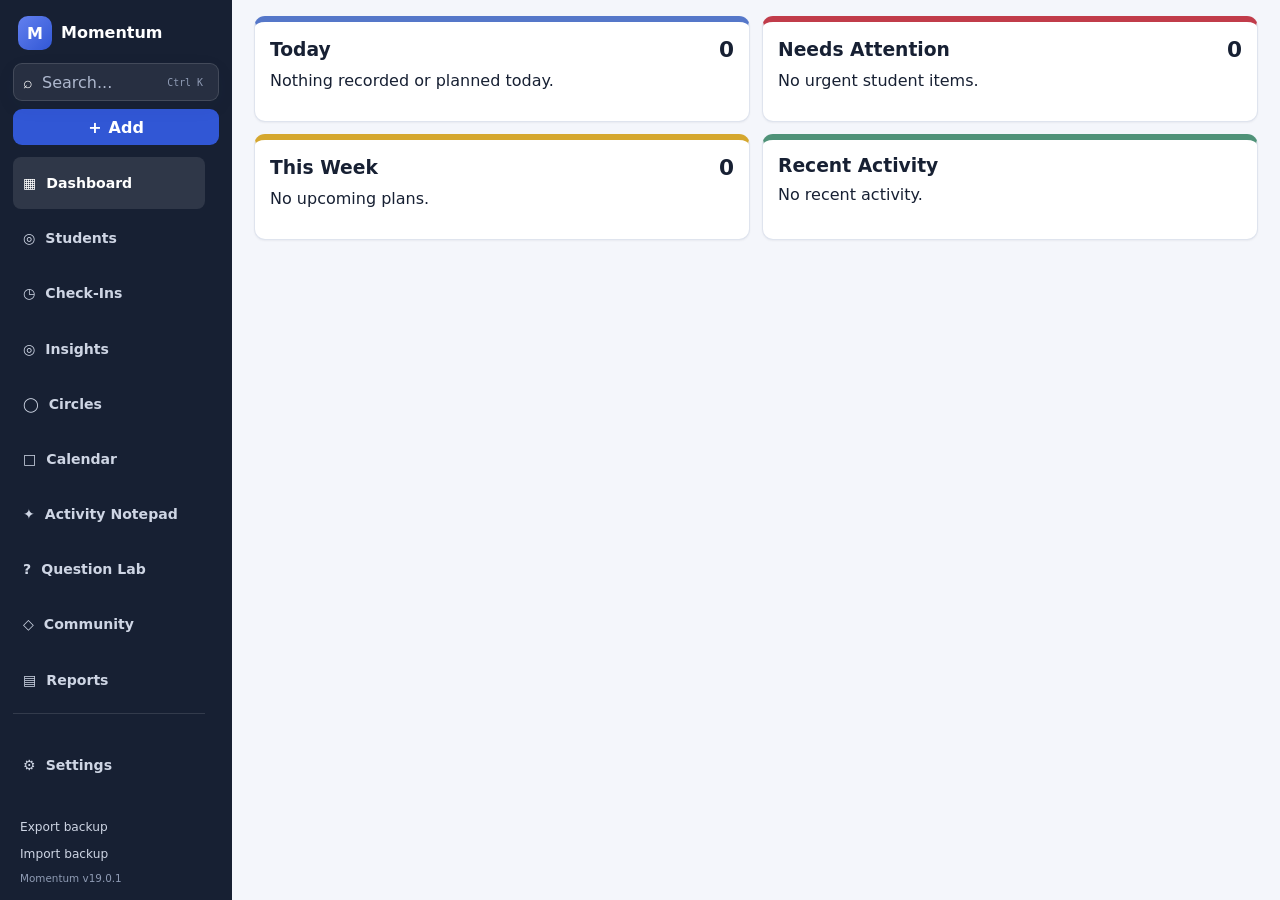
==== commit 9d307b1e: "Add files via upload" ====
--- a/index.html
+++ b/index.html
@@ -106,7 +106,7 @@
                 <button class="sidebar-action" type="button" data-action="import-data">Import backup</button>
                 <input id="importFileInput" class="visually-hidden" type="file" accept=".json,application/json">
                 <p id="storageStatus" class="storage-status">Local storage ready</p>
-                <p class="version">Momentum v19.0.0</p>
+                <p class="version">Momentum v19.0.1</p>
             </div>
         </aside>
 
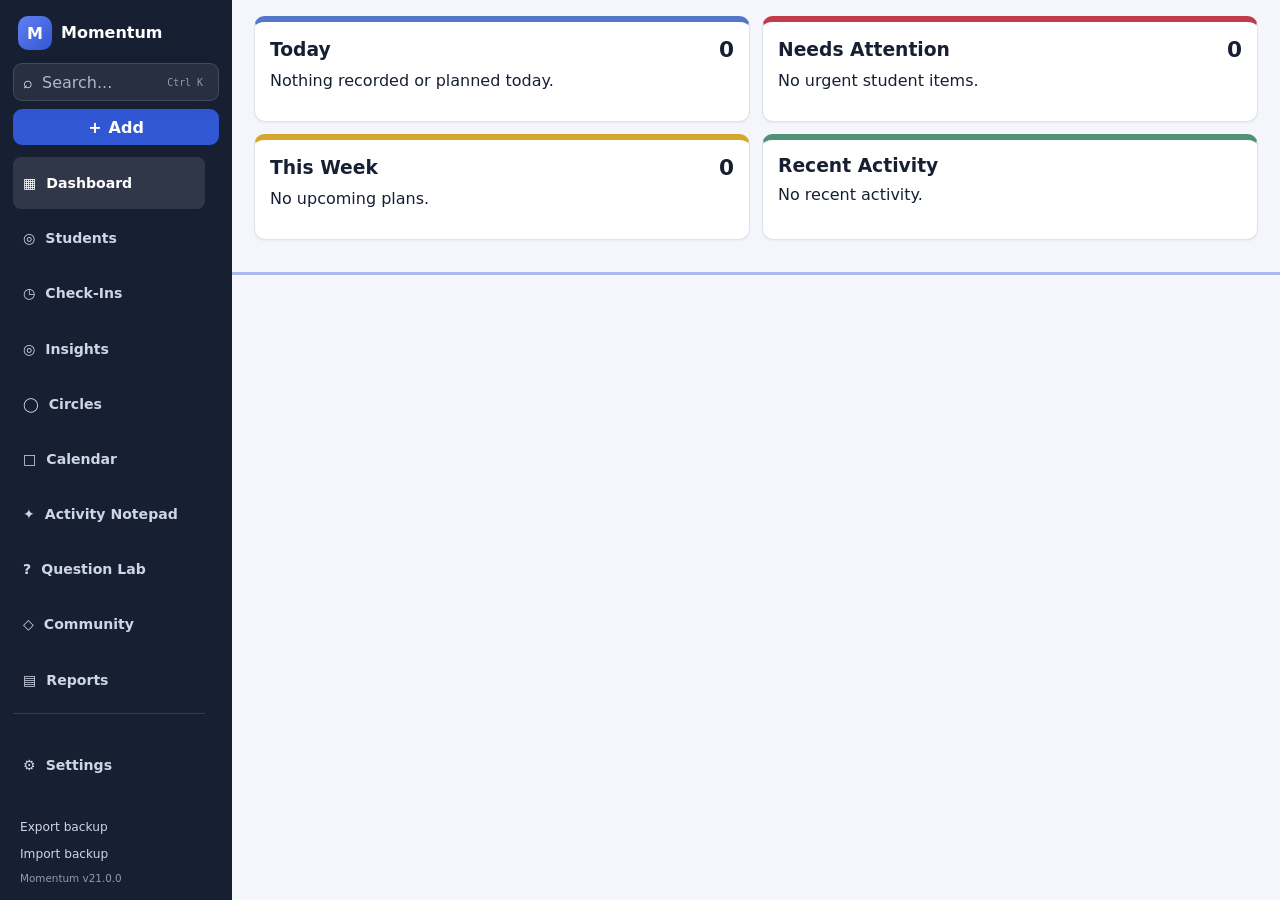
==== commit 43abff3f: "Add files via upload" ====
--- a/index.html
+++ b/index.html
@@ -106,7 +106,7 @@
                 <button class="sidebar-action" type="button" data-action="import-data">Import backup</button>
                 <input id="importFileInput" class="visually-hidden" type="file" accept=".json,application/json">
                 <p id="storageStatus" class="storage-status">Local storage ready</p>
-                <p class="version">Momentum v19.0.1</p>
+                <p class="version">Momentum v21.0.0</p>
             </div>
         </aside>
 
@@ -261,7 +261,7 @@
                             aria-selected="true" aria-controls="communityOpportunitiesPanel"
                             data-action="switch-community-tab"
                             data-community-tab="opportunities">
-                            Opportunities
+                            Experiences
                         </button>
                         <button class="community-tab" type="button" role="tab"
                             aria-selected="false" aria-controls="communityPartnersPanel"
@@ -286,35 +286,49 @@
                                 <span class="visually-hidden">Search opportunities</span>
                                 <span aria-hidden="true">⌕</span>
                                 <input id="opportunitySearchInput" type="search"
-                                    placeholder="Search opportunities, organizations, or tags"
+                                    placeholder="Search volunteer, job, college, leadership, career..."
                                     autocomplete="off">
                             </label>
 
                             <label class="filter-field">
                                 <span class="visually-hidden">Filter opportunities by type</span>
                                 <select id="opportunityTypeFilter">
-                                    <option value="">All opportunity types</option>
+                                    <option value="">All types</option>
+                                </select>
+                            </label>
+
+                            <label class="filter-field">
+                                <span class="visually-hidden">Sort opportunities</span>
+                                <select id="opportunitySortSelect">
+                                    <option value="relevance">Best match</option>
+                                    <option value="name">Name A–Z</option>
+                                    <option value="organization">Organization A–Z</option>
+                                    <option value="type">Type</option>
+                                    <option value="deadline">Deadline first</option>
                                 </select>
                             </label>
 
                             <label class="filter-field">
                                 <span class="visually-hidden">Filter opportunities by status</span>
                                 <select id="opportunityStatusFilter">
-                                    <option value="active">Active opportunities</option>
-                                    <option value="archived">Archived opportunities</option>
-                                    <option value="all">All opportunities</option>
+                                    <option value="active">Active</option>
+                                    <option value="archived">Archived</option>
+                                    <option value="all">All</option>
                                 </select>
                             </label>
                         </div>
 
+                        <div id="opportunityQuickFilters"
+                            class="opportunity-quick-filters"
+                            aria-label="Quick opportunity filters"></div>
+
                         <div class="opportunity-summary">
                             <p id="opportunityCountText">0 Opportunities</p>
+                            <button class="button button-secondary button-small" type="button"
+                                data-action="clear-opportunity-filters">
+                                Clear Filters
+                            </button>
                         </div>
-                        <p class="field-help opportunity-source-note">
-                            Starter ideas are research leads only. A listed organization or
-                            college program is not a confirmed internship, partnership, or
-                            current opening; verify details directly.
-                        </p>
 
                         <div id="opportunityBrowser" aria-live="polite"></div>
                     </section>
@@ -324,34 +338,66 @@
                         data-community-panel="partners"
                         role="tabpanel"
                         hidden>
-                        <div class="partner-toolbar community-toolbar">
+                        <div class="business-directory-heading">
+                            <div>
+                                <p class="eyebrow">Lompoc career exploration</p>
+                                <h3>Lompoc Community Directory</h3>
+                                <p>Browse businesses, nonprofits, government agencies, schools, and community organizations.</p>
+                            </div>
+                            <button class="button button-primary" type="button"
+                                data-action="load-lompoc-business-directory">
+                                Load Lompoc Directory
+                            </button>
+                        </div>
+
+                        <div class="partner-toolbar community-toolbar business-directory-toolbar">
                             <label class="search-field">
-                                <span class="visually-hidden">Search community partners</span>
+                                <span class="visually-hidden">Search local businesses</span>
                                 <span aria-hidden="true">⌕</span>
                                 <input id="partnerSearchInput" type="search"
-                                    placeholder="Search organizations, contacts, industries, or services"
+                                    placeholder="Search boba, automotive, healthcare, retail..."
                                     autocomplete="off">
                             </label>
 
                             <label class="filter-field">
-                                <span class="visually-hidden">Filter partners by type</span>
-                                <select id="partnerTypeFilter">
-                                    <option value="">All partner types</option>
+                                <span class="visually-hidden">Filter by business category</span>
+                                <select id="partnerIndustryFilter">
+                                    <option value="">All business types</option>
                                 </select>
                             </label>
 
                             <label class="filter-field">
-                                <span class="visually-hidden">Filter partners by status</span>
-                                <select id="partnerStatusFilter">
-                                    <option value="active">Active partners</option>
-                                    <option value="archived">Archived partners</option>
-                                    <option value="all">All partners</option>
+                                <span class="visually-hidden">Filter by location</span>
+                                <select id="partnerLocationFilter">
+                                    <option value="">All locations</option>
+                                    <option value="Central Ave">Central Avenue</option>
+                                    <option value="H St">H Street</option>
+                                    <option value="Ocean Ave">Ocean Avenue</option>
+                                    <option value="Old Town">Old Town / Downtown</option>
+                                    <option value="Lompoc">All Lompoc</option>
                                 </select>
                             </label>
+
+                            <label class="filter-field">
+                                <span class="visually-hidden">Filter by status</span>
+                                <select id="partnerStatusFilter">
+                                    <option value="active">Active</option>
+                                    <option value="archived">Archived</option>
+                                    <option value="all">All</option>
+                                </select>
+                            </label>
+
+                            <select id="partnerTypeFilter" hidden>
+                                <option value="">All</option>
+                            </select>
                         </div>
 
                         <div class="opportunity-summary">
-                            <p id="partnerCountText">0 Partners</p>
+                            <p id="partnerCountText">0 Businesses</p>
+                            <button class="button button-secondary button-small" type="button"
+                                data-action="clear-business-directory-filters">
+                                Clear Filters
+                            </button>
                         </div>
 
                         <div id="partnerBrowser" aria-live="polite"></div>
--- a/style.css
+++ b/style.css
@@ -12582,3 +12582,808 @@
         grid-template-columns: repeat(2, minmax(0, 1fr));
     }
 }
+
+
+/* Momentum v19.1.0 — Minimalist Momentum */
+
+:root {
+    --tone-project: #5577c9;
+    --tone-project-soft: color-mix(in srgb, #5577c9 11%, var(--surface));
+    --tone-internship: #4f9278;
+    --tone-internship-soft: color-mix(in srgb, #4f9278 11%, var(--surface));
+    --tone-current-goal: #d5a72e;
+    --tone-current-goal-soft: color-mix(in srgb, #d5a72e 12%, var(--surface));
+    --tone-meeting: #8a63d2;
+}
+
+.minimal-momentum-page,
+.minimal-project-page {
+    display: grid;
+    gap: 13px;
+}
+
+.minimal-momentum-grid {
+    display: grid;
+    grid-template-columns: repeat(2, minmax(0, 1fr));
+    gap: 11px;
+}
+
+.minimal-momentum-grid .binder-work-card {
+    min-height: 235px;
+}
+
+.binder-tone-project {
+    border-left-color: var(--tone-project) !important;
+    background: var(--tone-project-soft);
+}
+
+.binder-tone-internship {
+    border-left-color: var(--tone-internship) !important;
+    background: var(--tone-internship-soft);
+}
+
+.binder-tone-goal {
+    border-left-color: var(--tone-current-goal) !important;
+    background: var(--tone-current-goal-soft);
+}
+
+.binder-tone-meeting {
+    border-left: 6px solid var(--tone-meeting);
+    background: color-mix(in srgb, var(--tone-meeting) 10%, var(--surface));
+}
+
+.minimal-goal-list {
+    display: grid;
+    gap: 6px;
+    margin: 8px 0 12px;
+}
+
+.minimal-goal-list button {
+    padding: 8px 9px;
+    border: 0;
+    border-radius: 7px;
+    text-align: left;
+    background: color-mix(in srgb, var(--tone-current-goal) 10%, white);
+}
+
+.minimal-goal-list strong,
+.minimal-goal-list small {
+    display: block;
+}
+
+.minimal-momentum-footer {
+    display: grid;
+    grid-template-columns: minmax(0, 1fr) auto;
+    gap: 11px;
+}
+
+.minimal-focus-line,
+.minimal-site-line {
+    display: flex;
+    align-items: center;
+    gap: 10px;
+    padding: 11px 12px;
+    border: 1px solid var(--border);
+    border-radius: 9px;
+    background: var(--surface);
+}
+
+.minimal-focus-line span,
+.minimal-site-line span {
+    color: var(--text-muted);
+    font-size: .7rem;
+    font-weight: 850;
+    text-transform: uppercase;
+}
+
+.minimal-focus-line small {
+    color: var(--text-muted);
+}
+
+.minimal-focus-line .button,
+.minimal-site-line .button {
+    margin-left: auto;
+}
+
+.minimal-recent {
+    padding: 12px;
+    border: 1px solid var(--border);
+    border-radius: 9px;
+    background: var(--surface);
+}
+
+.minimal-page-actions {
+    display: flex;
+    align-items: center;
+    justify-content: space-between;
+    gap: 12px;
+    padding: 12px 14px;
+    border: 1px solid var(--border);
+    border-radius: 9px;
+    background: var(--surface);
+}
+
+.minimal-page-actions h3,
+.minimal-page-actions p {
+    margin: 0;
+}
+
+.minimal-work-list {
+    display: grid;
+    gap: 9px;
+}
+
+.minimal-work-row {
+    display: grid;
+    grid-template-columns: minmax(0, 1fr) minmax(150px, .45fr) auto;
+    gap: 13px;
+    align-items: center;
+    padding: 14px;
+    border: 1px solid var(--border);
+    border-left: 7px solid var(--tone-project);
+    border-radius: 9px;
+    background: var(--surface);
+}
+
+.minimal-work-row.tone-project {
+    border-left-color: var(--tone-project);
+}
+
+.minimal-work-row.tone-internship {
+    border-left-color: var(--tone-internship);
+}
+
+.minimal-work-row h3,
+.minimal-work-row p {
+    margin: 0;
+}
+
+.minimal-work-row > div > span,
+.minimal-work-meta small {
+    color: var(--text-muted);
+    font-size: .68rem;
+    font-weight: 850;
+    text-transform: uppercase;
+}
+
+.minimal-work-row p {
+    margin-top: 4px;
+    color: var(--text-muted);
+}
+
+.minimal-work-meta strong {
+    display: block;
+    margin-top: 3px;
+}
+
+.minimal-empty-work {
+    padding: 18px;
+    border: 1px solid var(--danger);
+    border-left: 7px solid var(--danger);
+    border-radius: 9px;
+    background: var(--danger-soft);
+}
+
+.minimal-empty-work p {
+    margin: 5px 0 12px;
+}
+
+.minimal-completed-list {
+    padding: 10px 12px;
+    border: 1px solid var(--border);
+    border-radius: 9px;
+    background: var(--surface);
+}
+
+.minimal-completed-list > div {
+    display: flex;
+    justify-content: space-between;
+    gap: 12px;
+    padding: 7px 0;
+    border-top: 1px solid var(--border);
+}
+
+.minimal-meeting-form .form-grid {
+    grid-template-columns: repeat(3, minmax(0, 1fr));
+}
+
+.minimal-meeting-tags {
+    display: flex;
+    flex-wrap: wrap;
+    gap: 8px;
+}
+
+.minimal-meeting-tags label {
+    cursor: pointer;
+}
+
+.minimal-meeting-tags input {
+    position: absolute;
+    opacity: 0;
+}
+
+.minimal-meeting-tags span {
+    display: block;
+    padding: 7px 11px;
+    border: 1px solid var(--border);
+    border-radius: 999px;
+    background: var(--surface-muted);
+}
+
+.minimal-meeting-tags input:checked + span {
+    color: white;
+    border-color: var(--tone-meeting);
+    background: var(--tone-meeting);
+}
+
+@media (max-width: 820px) {
+    .minimal-momentum-grid,
+    .minimal-momentum-footer,
+    .minimal-meeting-form .form-grid {
+        grid-template-columns: 1fr;
+    }
+
+    .minimal-work-row {
+        grid-template-columns: 1fr;
+    }
+
+    .minimal-focus-line,
+    .minimal-site-line,
+    .minimal-page-actions {
+        align-items: stretch;
+        flex-direction: column;
+    }
+
+    .minimal-focus-line .button,
+    .minimal-site-line .button {
+        margin-left: 0;
+    }
+}
+
+
+/* Momentum v19.1.2 — Project & Internship Conversation Updates */
+
+.minimal-work-row .card-actions {
+    justify-content: flex-end;
+}
+
+#journeyUpdateForm textarea[name="note"],
+#journeyUpdateForm textarea[name="nextStep"] {
+    min-height: 105px;
+}
+
+@media (max-width: 760px) {
+    .minimal-work-row .card-actions {
+        justify-content: flex-start;
+    }
+}
+
+
+/* Momentum v19.1.3 — Focus Removal */
+
+.minimal-momentum-footer.minimal-site-only {
+    grid-template-columns: 1fr;
+}
+
+.minimal-site-only .minimal-site-line {
+    width: 100%;
+}
+
+.student-today-question,
+.minimal-focus-line,
+.focus-modal {
+    display: none !important;
+}
+
+
+/* Momentum v19.1.4 — Student Profile Simplification */
+
+.student-strengths,
+.strengths-card,
+[data-student-strengths],
+.student-next-action,
+[data-next-action] {
+    display: none !important;
+}
+
+
+/* Momentum v20.0.0 — Question Lab to Circles */
+
+.circle-question-picker blockquote {
+    margin: 0 0 14px;
+    padding: 12px 14px;
+    border-left: 5px solid #8a63d2;
+    border-radius: 8px;
+    font-size: 1.05rem;
+    font-weight: 750;
+    background: color-mix(in srgb, #8a63d2 10%, var(--surface));
+}
+
+.circle-picker-list {
+    display: grid;
+    gap: 8px;
+    max-height: 360px;
+    overflow: auto;
+}
+
+.circle-picker-list button {
+    display: flex;
+    align-items: center;
+    justify-content: space-between;
+    gap: 12px;
+    padding: 11px 12px;
+    border: 1px solid var(--border);
+    border-radius: 8px;
+    text-align: left;
+    background: var(--surface);
+}
+
+.circle-picker-list button:hover {
+    border-color: #8a63d2;
+    background: color-mix(in srgb, #8a63d2 7%, var(--surface));
+}
+
+.circle-picker-list button span {
+    color: var(--text-muted);
+    font-size: .75rem;
+}
+
+.circle-planned-questions ol {
+    margin: 7px 0 0;
+    padding-left: 22px;
+}
+
+.circle-planned-questions li + li {
+    margin-top: 6px;
+}
+
+
+/* Momentum v20.1.0 — Opportunity Directory */
+
+.opportunity-toolbar.community-toolbar {
+    grid-template-columns: minmax(280px, 1fr) 170px 190px 145px;
+}
+
+.opportunity-quick-filters {
+    display: flex;
+    flex-wrap: wrap;
+    gap: 7px;
+    margin: 10px 0 12px;
+}
+
+.opportunity-quick-filter {
+    padding: 6px 10px;
+    border: 1px solid var(--border);
+    border-radius: 999px;
+    background: var(--surface);
+}
+
+.opportunity-quick-filter.is-active {
+    color: white;
+    border-color: #5577c9;
+    background: #5577c9;
+}
+
+.opportunity-summary {
+    display: flex;
+    align-items: center;
+    justify-content: space-between;
+    gap: 10px;
+}
+
+.opportunity-directory-grid {
+    display: grid;
+    grid-template-columns: repeat(2, minmax(0, 1fr));
+    gap: 11px;
+}
+
+.opportunity-directory-card {
+    display: flex;
+    min-height: 280px;
+    flex-direction: column;
+    padding: 15px;
+    border: 1px solid var(--border);
+    border-left: 6px solid #5577c9;
+    border-radius: 10px;
+    background: var(--surface);
+    box-shadow: var(--shadow-soft);
+}
+
+.opportunity-type-label {
+    color: #5577c9;
+    font-size: .68rem;
+    font-weight: 850;
+    text-transform: uppercase;
+}
+
+.opportunity-directory-card h3 {
+    margin: 4px 0 2px;
+}
+
+.opportunity-deadline {
+    padding: 4px 7px;
+    border-radius: 999px;
+    color: #2f755d;
+    font-size: .72rem;
+    font-weight: 800;
+    background: color-mix(in srgb, #4f9278 13%, white);
+}
+
+.opportunity-deadline.is-past {
+    color: var(--danger);
+    background: var(--danger-soft);
+}
+
+.opportunity-fit {
+    margin: 10px 0;
+}
+
+.opportunity-fit > span {
+    color: var(--text-muted);
+    font-size: .68rem;
+    font-weight: 850;
+    text-transform: uppercase;
+}
+
+.opportunity-directory-meta {
+    display: flex;
+    flex-wrap: wrap;
+    gap: 7px;
+    margin: 2px 0 12px;
+    color: var(--text-muted);
+    font-size: .76rem;
+}
+
+.opportunity-directory-meta span + span::before {
+    content: "•";
+    margin-right: 7px;
+}
+
+.opportunity-directory-card .card-actions {
+    margin-top: auto;
+}
+
+.opportunity-card-menu {
+    position: relative;
+}
+
+.opportunity-card-menu > div {
+    position: absolute;
+    right: 0;
+    z-index: 5;
+    display: grid;
+    min-width: 130px;
+    padding: 6px;
+    border: 1px solid var(--border);
+    border-radius: 8px;
+    background: var(--surface);
+    box-shadow: var(--shadow-soft);
+}
+
+.opportunity-card-menu button {
+    padding: 7px 8px;
+    border: 0;
+    text-align: left;
+    background: transparent;
+}
+
+@media (max-width: 950px) {
+    .opportunity-toolbar.community-toolbar {
+        grid-template-columns: repeat(2, minmax(0, 1fr));
+    }
+
+    .opportunity-directory-grid {
+        grid-template-columns: 1fr;
+    }
+}
+
+@media (max-width: 620px) {
+    .opportunity-toolbar.community-toolbar {
+        grid-template-columns: 1fr;
+    }
+}
+
+
+/* Momentum v20.2.0 — Lompoc Business Directory + Map */
+
+.business-directory-heading {
+    display: flex;
+    align-items: center;
+    justify-content: space-between;
+    gap: 14px;
+    margin-bottom: 12px;
+    padding: 14px;
+    border: 1px solid var(--border);
+    border-left: 6px solid #4f9278;
+    border-radius: 10px;
+    background: var(--surface);
+}
+
+.business-directory-heading h3,
+.business-directory-heading p {
+    margin: 0;
+}
+
+.business-directory-toolbar {
+    grid-template-columns: minmax(260px, 1fr) 190px 175px 130px;
+}
+
+.business-directory-layout {
+    display: grid;
+    grid-template-columns: minmax(0, 1.35fr) minmax(330px, .65fr);
+    gap: 12px;
+    align-items: start;
+}
+
+.business-directory-grid {
+    grid-template-columns: repeat(2, minmax(0, 1fr));
+}
+
+.business-directory-card {
+    display: flex;
+    min-height: 300px;
+    flex-direction: column;
+    padding: 14px;
+    border: 1px solid var(--border);
+    border-left: 6px solid #4f9278;
+    border-radius: 10px;
+    background: var(--surface);
+}
+
+.business-category {
+    color: #35725e;
+    font-size: .68rem;
+    font-weight: 850;
+    text-transform: uppercase;
+}
+
+.business-directory-card h3 {
+    margin: 4px 0 0;
+}
+
+.business-address {
+    margin: 7px 0;
+    color: var(--text-muted);
+    font-size: .8rem;
+}
+
+.business-career-areas {
+    margin: 8px 0;
+}
+
+.business-career-areas > span {
+    color: var(--text-muted);
+    font-size: .68rem;
+    font-weight: 850;
+    text-transform: uppercase;
+}
+
+.business-directory-card .card-actions {
+    margin-top: auto;
+}
+
+.business-map-panel {
+    position: sticky;
+    top: 16px;
+    display: grid;
+    gap: 10px;
+    padding: 12px;
+    border: 1px solid var(--border);
+    border-radius: 10px;
+    background: var(--surface);
+    box-shadow: var(--shadow-soft);
+}
+
+.business-map-panel h3,
+.business-map-panel p {
+    margin: 0;
+}
+
+.business-map-panel iframe {
+    width: 100%;
+    min-height: 470px;
+    border: 0;
+    border-radius: 8px;
+}
+
+@media (max-width: 1150px) {
+    .business-directory-layout {
+        grid-template-columns: 1fr;
+    }
+
+    .business-map-panel {
+        position: static;
+    }
+}
+
+@media (max-width: 850px) {
+    .business-directory-toolbar,
+    .business-directory-grid {
+        grid-template-columns: 1fr;
+    }
+
+    .business-directory-heading {
+        align-items: stretch;
+        flex-direction: column;
+    }
+}
+
+
+/* Momentum v20.3.0 */
+.future-circle-shelf{margin-bottom:13px;padding:13px;border:1px solid var(--border);border-left:6px solid #8a63d2;border-radius:10px;background:color-mix(in srgb,#8a63d2 7%,var(--surface))}
+.future-circle-question-list{display:grid;gap:8px}
+.future-circle-question-list article{display:flex;align-items:center;justify-content:space-between;gap:12px;padding:10px 11px;border:1px solid var(--border);border-radius:8px;background:var(--surface)}
+.future-circle-question-list p{margin:0;font-weight:700}
+.business-directory-card{--business-tone:#64748b;border-left-color:var(--business-tone)}
+.business-directory-card .business-category{color:var(--business-tone)}
+.business-tone-food{--business-tone:#d97706}.business-tone-retail{--business-tone:#5577c9}.business-tone-auto{--business-tone:#475569}.business-tone-health{--business-tone:#dc5a6b}.business-tone-government{--business-tone:#7653a6}.business-tone-education{--business-tone:#2563a8}.business-tone-trades{--business-tone:#9a6b35}.business-tone-animals{--business-tone:#4f9278}.business-tone-creative{--business-tone:#b55391}.business-tone-wellness{--business-tone:#0f8f8f}.business-tone-other{--business-tone:#64748b}
+.business-directory-card .card-actions,.opportunity-directory-card .card-actions{flex-wrap:wrap}
+.opportunity-card-menu{display:none!important}
+@media(max-width:720px){.future-circle-question-list article{align-items:stretch;flex-direction:column}}
+
+
+/* Momentum v21.0.0 — Community Directory + Experiences */
+
+.business-directory-groups,
+.experience-directory-groups {
+    display: grid;
+    gap: 15px;
+}
+
+.business-directory-group {
+    --business-tone: #64748b;
+    overflow: hidden;
+    border: 1px solid var(--border);
+    border-left: 7px solid var(--business-tone);
+    border-radius: 10px;
+    background: var(--surface);
+}
+
+.business-group-heading,
+.experience-group-heading {
+    display: flex;
+    align-items: center;
+    justify-content: space-between;
+    gap: 10px;
+    padding: 11px 13px;
+    border-bottom: 1px solid var(--border);
+}
+
+.business-group-heading h3,
+.experience-group-heading h3 {
+    margin: 0;
+}
+
+.business-group-heading span,
+.experience-group-heading span {
+    min-width: 28px;
+    padding: 3px 7px;
+    border-radius: 999px;
+    text-align: center;
+    background: var(--surface-muted);
+}
+
+.business-directory-row {
+    border-bottom: 1px solid var(--border);
+}
+
+.business-directory-row:last-child {
+    border-bottom: 0;
+}
+
+.business-directory-row > summary {
+    display: flex;
+    align-items: center;
+    justify-content: space-between;
+    gap: 12px;
+    padding: 10px 13px;
+    cursor: pointer;
+    list-style: none;
+}
+
+.business-directory-row > summary::-webkit-details-marker {
+    display: none;
+}
+
+.business-directory-row > summary > div {
+    display: grid;
+    gap: 2px;
+}
+
+.business-directory-row > summary span {
+    color: var(--text-muted);
+    font-size: .76rem;
+}
+
+.business-row-arrow {
+    font-size: 1.3rem !important;
+    transition: transform .15s ease;
+}
+
+.business-directory-row[open] .business-row-arrow {
+    transform: rotate(90deg);
+}
+
+.business-row-details {
+    padding: 0 13px 13px;
+}
+
+.business-map-modal {
+    width: min(900px, 94vw);
+}
+
+.business-map-modal iframe {
+    width: 100%;
+    min-height: 520px;
+    border: 0;
+    border-radius: 9px;
+}
+
+.maple-map-key {
+    display: flex;
+    align-items: center;
+    gap: 10px;
+    margin-bottom: 10px;
+    padding: 9px 11px;
+    border: 1px solid #d5a72e;
+    border-radius: 8px;
+    background: color-mix(in srgb, #d5a72e 12%, var(--surface));
+}
+
+.maple-map-key strong {
+    color: #9a7200;
+}
+
+.business-tone-aerospace { --business-tone: #315e9f; }
+.business-tone-finance { --business-tone: #2f7d6b; }
+.business-tone-hospitality { --business-tone: #b36a3c; }
+.business-tone-nonprofit { --business-tone: #8a63d2; }
+
+.binder-tone-community {
+    border-left: 6px solid #4f9278;
+    background: color-mix(in srgb, #4f9278 9%, var(--surface));
+}
+
+.binder-tone-next-step {
+    border-left: 6px solid #64748b;
+    background: color-mix(in srgb, #64748b 8%, var(--surface));
+}
+
+.minimal-connection-list,
+.minimal-next-step-list {
+    display: grid;
+    gap: 7px;
+    margin: 8px 0 12px;
+}
+
+.minimal-connection-list > div,
+.minimal-next-step-list > div {
+    padding: 7px 8px;
+    border: 1px solid var(--border);
+    border-radius: 7px;
+    background: var(--surface);
+}
+
+.minimal-connection-list strong,
+.minimal-connection-list small,
+.minimal-next-step-list strong,
+.minimal-next-step-list small {
+    display: block;
+}
+
+.experience-directory-group {
+    padding: 12px;
+    border: 1px solid var(--border);
+    border-radius: 10px;
+    background: var(--surface);
+}
+
+.experience-group-heading {
+    margin: -12px -12px 12px;
+}
+
+@media (max-width: 720px) {
+    .business-map-modal iframe {
+        min-height: 390px;
+    }
+}
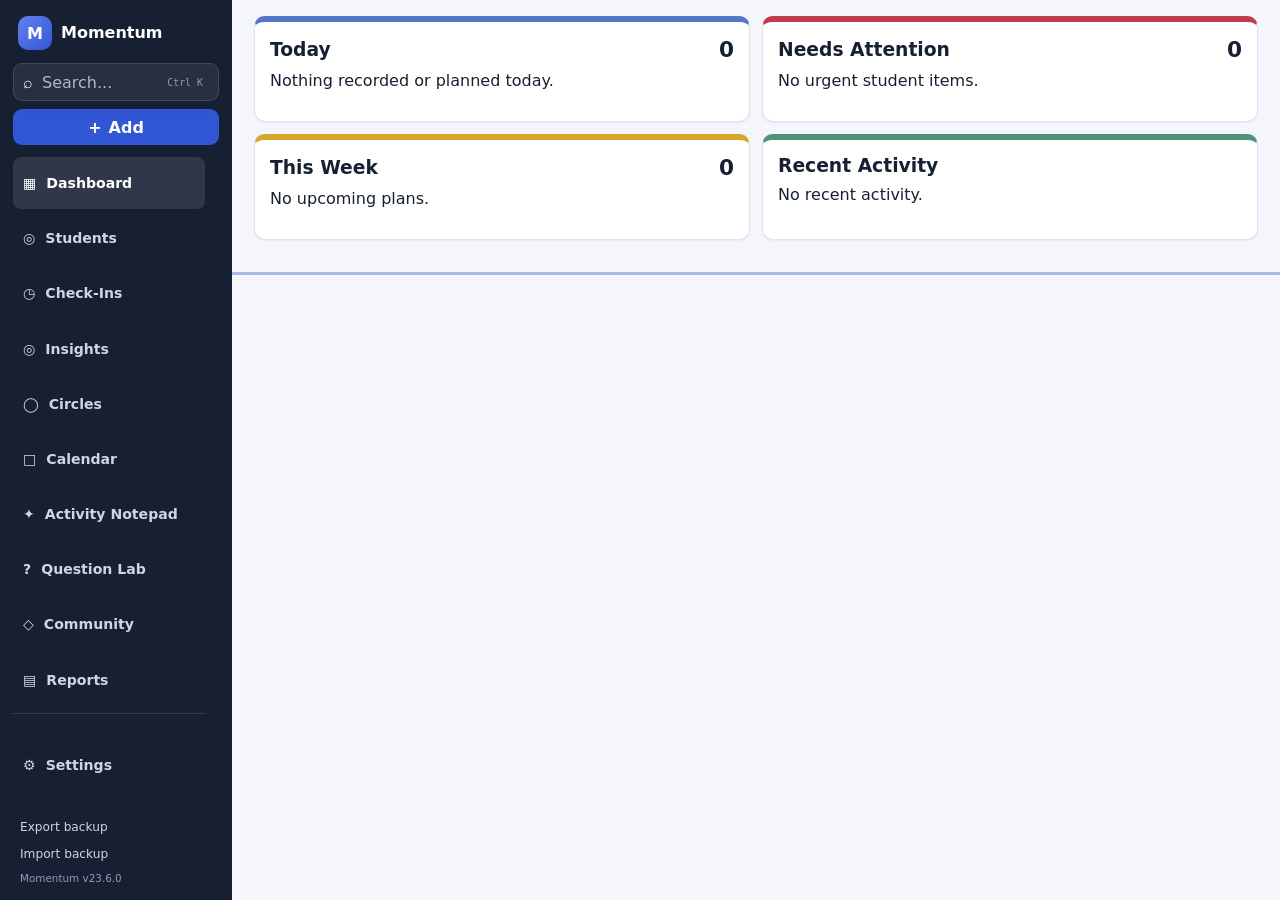
==== commit 7eae370b: "Add files via upload" ====
--- a/index.html
+++ b/index.html
@@ -106,7 +106,7 @@
                 <button class="sidebar-action" type="button" data-action="import-data">Import backup</button>
                 <input id="importFileInput" class="visually-hidden" type="file" accept=".json,application/json">
                 <p id="storageStatus" class="storage-status">Local storage ready</p>
-                <p class="version">Momentum v21.0.0</p>
+                <p class="version">Momentum v23.6.0</p>
             </div>
         </aside>
 
@@ -226,143 +226,87 @@
                 </section>
 
                 <section id="communityView" class="app-view" aria-labelledby="communityHeading" hidden>
-                    <div class="community-heading">
+                    <div class="community-heading community-v23-heading">
                         <div>
-                            <p class="eyebrow">Connections and next steps</p>
+                            <p class="eyebrow">People, places, pathways, and action</p>
                             <h2 id="communityHeading">Community</h2>
                             <p>
-                                Manage opportunities, employers, mentors, colleges,
-                                agencies, internship sites, and other community connections.
+                                Find local organizations, connect students to real people,
+                                track volunteer and internship leads, and explore college pathways.
                             </p>
                         </div>
 
                         <div class="community-heading-actions">
+                            <a class="button button-secondary" href="community-map/" target="_blank" rel="noopener">
+                                Open Community Map
+                            </a>
                             <button class="button button-secondary" type="button"
                                 data-action="open-import-center">
                                 Import
                             </button>
                             <button class="button button-secondary" type="button"
                                 data-action="new-partner">
-                                + New Partner
-                            </button>
-                            <button class="button button-secondary" type="button"
-                                data-action="load-local-opportunity-library">
-                                Add Lompoc + Hancock Ideas
+                                + Organization
                             </button>
                             <button class="button button-primary" type="button"
                                 data-action="new-opportunity">
-                                + New Opportunity
+                                + Opportunity
                             </button>
                         </div>
                     </div>
 
-                    <div class="community-tabs" role="tablist" aria-label="Community sections">
+                    <div class="community-tabs community-v23-tabs" role="tablist" aria-label="Community sections">
                         <button class="community-tab is-active" type="button" role="tab"
-                            aria-selected="true" aria-controls="communityOpportunitiesPanel"
+                            aria-selected="true" aria-controls="communityPartnersPanel"
+                            data-action="switch-community-tab"
+                            data-community-tab="partners">
+                            Directory
+                        </button>
+                        <button class="community-tab" type="button" role="tab"
+                            aria-selected="false" aria-controls="communityOpportunitiesPanel"
                             data-action="switch-community-tab"
                             data-community-tab="opportunities">
-                            Experiences
-                        </button>
-                        <button class="community-tab" type="button" role="tab"
-                            aria-selected="false" aria-controls="communityPartnersPanel"
-                            data-action="switch-community-tab"
-                            data-community-tab="partners">
-                            Partners
+                            Volunteer & Internships
                         </button>
                         <button class="community-tab" type="button" role="tab"
                             aria-selected="false" aria-controls="communityCollegePanel"
                             data-action="switch-community-tab"
                             data-community-tab="college">
-                            Community College
+                            College Pathways
                         </button>
                     </div>
-
-                    <section id="communityOpportunitiesPanel"
-                        class="community-panel"
-                        data-community-panel="opportunities"
-                        role="tabpanel">
-                        <div class="opportunity-toolbar community-toolbar">
-                            <label class="search-field">
-                                <span class="visually-hidden">Search opportunities</span>
-                                <span aria-hidden="true">⌕</span>
-                                <input id="opportunitySearchInput" type="search"
-                                    placeholder="Search volunteer, job, college, leadership, career..."
-                                    autocomplete="off">
-                            </label>
-
-                            <label class="filter-field">
-                                <span class="visually-hidden">Filter opportunities by type</span>
-                                <select id="opportunityTypeFilter">
-                                    <option value="">All types</option>
-                                </select>
-                            </label>
-
-                            <label class="filter-field">
-                                <span class="visually-hidden">Sort opportunities</span>
-                                <select id="opportunitySortSelect">
-                                    <option value="relevance">Best match</option>
-                                    <option value="name">Name A–Z</option>
-                                    <option value="organization">Organization A–Z</option>
-                                    <option value="type">Type</option>
-                                    <option value="deadline">Deadline first</option>
-                                </select>
-                            </label>
-
-                            <label class="filter-field">
-                                <span class="visually-hidden">Filter opportunities by status</span>
-                                <select id="opportunityStatusFilter">
-                                    <option value="active">Active</option>
-                                    <option value="archived">Archived</option>
-                                    <option value="all">All</option>
-                                </select>
-                            </label>
-                        </div>
-
-                        <div id="opportunityQuickFilters"
-                            class="opportunity-quick-filters"
-                            aria-label="Quick opportunity filters"></div>
-
-                        <div class="opportunity-summary">
-                            <p id="opportunityCountText">0 Opportunities</p>
-                            <button class="button button-secondary button-small" type="button"
-                                data-action="clear-opportunity-filters">
-                                Clear Filters
-                            </button>
-                        </div>
-
-                        <div id="opportunityBrowser" aria-live="polite"></div>
-                    </section>
 
                     <section id="communityPartnersPanel"
                         class="community-panel"
                         data-community-panel="partners"
-                        role="tabpanel"
-                        hidden>
-                        <div class="business-directory-heading">
+                        role="tabpanel">
+                        <div class="business-directory-heading community-section-intro">
                             <div>
-                                <p class="eyebrow">Lompoc career exploration</p>
+                                <p class="eyebrow">Who they are</p>
                                 <h3>Lompoc Community Directory</h3>
-                                <p>Browse businesses, nonprofits, government agencies, schools, and community organizations.</p>
-                            </div>
-                            <button class="button button-primary" type="button"
-                                data-action="load-lompoc-business-directory">
-                                Load Lompoc Directory
-                            </button>
-                        </div>
-
-                        <div class="partner-toolbar community-toolbar business-directory-toolbar">
+                                <p>
+                                    Browse businesses, nonprofits, colleges, public agencies,
+                                    mentors, internship sites, and other local connections.
+                                </p>
+                            </div>
+                            <span class="community-auto-library-note">Local starter organizations are added automatically.</span>
+                        </div>
+
+                        <div id="partnerDirectorySummary" class="community-metric-strip"></div>
+
+                        <div class="partner-toolbar community-toolbar business-directory-toolbar community-directory-toolbar">
                             <label class="search-field">
-                                <span class="visually-hidden">Search local businesses</span>
+                                <span class="visually-hidden">Search community directory</span>
                                 <span aria-hidden="true">⌕</span>
                                 <input id="partnerSearchInput" type="search"
-                                    placeholder="Search boba, automotive, healthcare, retail..."
+                                    placeholder="Search Community..."
                                     autocomplete="off">
                             </label>
 
                             <label class="filter-field">
-                                <span class="visually-hidden">Filter by business category</span>
+                                <span class="visually-hidden">Filter by category</span>
                                 <select id="partnerIndustryFilter">
-                                    <option value="">All business types</option>
+                                    <option value="">All categories</option>
                                 </select>
                             </label>
 
@@ -393,7 +337,7 @@
                         </div>
 
                         <div class="opportunity-summary">
-                            <p id="partnerCountText">0 Businesses</p>
+                            <p id="partnerCountText">0 organizations</p>
                             <button class="button button-secondary button-small" type="button"
                                 data-action="clear-business-directory-filters">
                                 Clear Filters
@@ -402,7 +346,78 @@
 
                         <div id="partnerBrowser" aria-live="polite"></div>
                     </section>
-                </section>
+
+                    <section id="communityOpportunitiesPanel"
+                        class="community-panel"
+                        data-community-panel="opportunities"
+                        role="tabpanel"
+                        hidden>
+                        <div class="community-section-intro opportunity-section-intro">
+                            <div>
+                                <p class="eyebrow">What students can do there</p>
+                                <h3>Volunteer & Internship Opportunities</h3>
+                                <p>
+                                    Track specific volunteer roles, internships, job shadows,
+                                    mentorships, career visits, workshops, and employment leads.
+                                </p>
+                            </div>
+                            <span class="community-auto-library-note">Curated local leads are added automatically.</span>
+                        </div>
+
+                        <div id="opportunityTypeSummary" class="community-metric-strip"></div>
+
+                        <div class="opportunity-toolbar community-toolbar community-opportunity-toolbar">
+                            <label class="search-field">
+                                <span class="visually-hidden">Search volunteer and internship opportunities</span>
+                                <span aria-hidden="true">⌕</span>
+                                <input id="opportunitySearchInput" type="search"
+                                    placeholder="Search volunteer, internship, organization, skill..."
+                                    autocomplete="off">
+                            </label>
+
+                            <label class="filter-field">
+                                <span class="visually-hidden">Filter opportunities by type</span>
+                                <select id="opportunityTypeFilter">
+                                    <option value="">All types</option>
+                                </select>
+                            </label>
+
+                            <label class="filter-field">
+                                <span class="visually-hidden">Sort opportunities</span>
+                                <select id="opportunitySortSelect">
+                                    <option value="type">Type</option>
+                                    <option value="name">Name A–Z</option>
+                                    <option value="organization">Organization A–Z</option>
+                                    <option value="deadline">Deadline first</option>
+                                    <option value="relevance">Recently added</option>
+                                </select>
+                            </label>
+
+                            <label class="filter-field">
+                                <span class="visually-hidden">Filter opportunities by status</span>
+                                <select id="opportunityStatusFilter">
+                                    <option value="active">Active</option>
+                                    <option value="archived">Archived</option>
+                                    <option value="all">All</option>
+                                </select>
+                            </label>
+                        </div>
+
+                        <div id="opportunityQuickFilters"
+                            class="opportunity-quick-filters"
+                            aria-label="Quick opportunity filters"></div>
+
+                        <div class="opportunity-summary">
+                            <p id="opportunityCountText">0 opportunities</p>
+                            <button class="button button-secondary button-small" type="button"
+                                data-action="clear-opportunity-filters">
+                                Clear Filters
+                            </button>
+                        </div>
+
+                        <div id="opportunityBrowser" aria-live="polite"></div>
+                    </section>
+
                     <section id="communityCollegePanel"
                         class="community-panel"
                         data-community-panel="college"
@@ -410,7 +425,7 @@
                         hidden>
                         <div id="communityCollegeContent"></div>
                     </section>
-
+                </section>
 
                 <section id="checkinsView" class="app-view" aria-labelledby="checkinsHeading" hidden>
                     <h2 id="checkinsHeading" class="visually-hidden">Student Check-Ins</h2>
--- a/style.css
+++ b/style.css
@@ -13387,3 +13387,1790 @@
         min-height: 390px;
     }
 }
+
+
+/* Momentum v22.0.1 — Linked Next Steps */
+
+.minimal-connection-item {
+    display: flex;
+    align-items: center;
+    justify-content: space-between;
+    gap: 10px;
+}
+
+.minimal-connection-item > span {
+    min-width: 0;
+}
+
+.button-tiny {
+    flex: 0 0 auto;
+    padding: 5px 8px;
+    font-size: .68rem;
+}
+
+.minimal-next-step-item {
+    display: grid;
+    gap: 3px;
+}
+
+.next-step-link-badge {
+    width: fit-content;
+    max-width: 100%;
+    padding: 3px 7px;
+    overflow: hidden;
+    border: 1px solid color-mix(in srgb, #64748b 35%, var(--border));
+    border-radius: 999px;
+    color: #475569;
+    font-size: .67rem;
+    font-weight: 800;
+    text-overflow: ellipsis;
+    white-space: nowrap;
+    background: color-mix(in srgb, #64748b 9%, var(--surface));
+}
+
+#studentNextStepForm textarea {
+    min-height: 96px;
+}
+
+@media (max-width: 640px) {
+    .minimal-connection-item {
+        align-items: stretch;
+        flex-direction: column;
+    }
+
+    .minimal-connection-item .button-tiny {
+        width: fit-content;
+    }
+}
+
+/* ==========================================================
+   Momentum v23.2.0 — Community Directory, Opportunities,
+   and College Pathways redesign
+========================================================== */
+
+.community-v23-heading {
+    align-items: flex-start;
+    padding-bottom: 4px;
+}
+
+.community-v23-heading .community-heading-actions {
+    max-width: 560px;
+    justify-content: flex-end;
+}
+
+.community-overview-strip {
+    display: grid;
+    grid-template-columns: repeat(3, minmax(0, 1fr));
+    gap: 10px;
+    margin: 15px 0;
+}
+
+.community-overview-card {
+    --community-accent: #4f9278;
+    display: flex;
+    align-items: flex-start;
+    gap: 11px;
+    min-height: 92px;
+    padding: 13px;
+    border: 1px solid var(--border);
+    border-top: 5px solid var(--community-accent);
+    border-radius: 11px;
+    background: color-mix(in srgb, var(--community-accent) 7%, var(--surface));
+}
+
+.community-overview-directory { --community-accent: #4f9278; }
+.community-overview-opportunities { --community-accent: #5577c9; }
+.community-overview-college { --community-accent: #8a63d2; }
+
+.community-overview-icon {
+    display: grid;
+    width: 34px;
+    height: 34px;
+    flex: 0 0 34px;
+    place-items: center;
+    border-radius: 9px;
+    color: white;
+    font-size: 1rem;
+    font-weight: 900;
+    background: var(--community-accent);
+}
+
+.community-overview-card strong {
+    display: block;
+    color: var(--text);
+}
+
+.community-overview-card p {
+    margin: 4px 0 0;
+    color: var(--text-muted);
+    font-size: .78rem;
+    line-height: 1.4;
+}
+
+.community-v23-tabs {
+    display: grid;
+    grid-template-columns: repeat(3, minmax(0, 1fr));
+    margin-bottom: 15px;
+}
+
+.community-v23-tabs .community-tab {
+    min-height: 44px;
+    text-align: center;
+}
+
+.community-section-intro {
+    display: flex;
+    align-items: center;
+    justify-content: space-between;
+    gap: 18px;
+    margin-bottom: 12px;
+    padding: 15px 16px;
+    border: 1px solid var(--border);
+    border-left: 7px solid #4f9278;
+    border-radius: 11px;
+    background: color-mix(in srgb, #4f9278 6%, var(--surface));
+}
+
+.community-section-intro h3,
+.community-section-intro p {
+    margin: 0;
+}
+
+.community-section-intro h3 {
+    margin-bottom: 4px;
+}
+
+.community-section-intro > div > p:last-child {
+    max-width: 760px;
+    color: var(--text-muted);
+}
+
+.opportunity-section-intro {
+    border-left-color: #5577c9;
+    background: color-mix(in srgb, #5577c9 6%, var(--surface));
+}
+
+.college-section-intro {
+    border-left-color: #8a63d2;
+    background: color-mix(in srgb, #8a63d2 6%, var(--surface));
+}
+
+.community-metric-strip {
+    display: grid;
+    grid-template-columns: repeat(4, minmax(0, 1fr));
+    gap: 9px;
+    margin: 12px 0;
+}
+
+.community-metric {
+    --metric-accent: #64748b;
+    position: relative;
+    overflow: hidden;
+    min-height: 72px;
+    padding: 11px 12px;
+    border: 1px solid var(--border);
+    border-left: 5px solid var(--metric-accent);
+    border-radius: 9px;
+    background: var(--surface);
+}
+
+.community-metric::after {
+    position: absolute;
+    right: -14px;
+    bottom: -22px;
+    width: 62px;
+    height: 62px;
+    border-radius: 50%;
+    background: color-mix(in srgb, var(--metric-accent) 12%, transparent);
+    content: "";
+}
+
+.community-metric span,
+.community-metric small {
+    display: block;
+    color: var(--text-muted);
+    font-size: .69rem;
+    font-weight: 800;
+    text-transform: uppercase;
+}
+
+.community-metric strong {
+    position: relative;
+    z-index: 1;
+    display: block;
+    margin-top: 3px;
+    color: var(--metric-accent);
+    font-size: 1.42rem;
+    line-height: 1;
+}
+
+.community-metric-directory { --metric-accent: #4f9278; }
+.community-metric-categories { --metric-accent: #b55391; }
+.community-metric-opportunities { --metric-accent: #5577c9; }
+.community-metric-connections { --metric-accent: #d97706; }
+.opportunity-metric-total { --metric-accent: #5577c9; }
+.opportunity-metric-volunteer { --metric-accent: #d85572; }
+.opportunity-metric-internship { --metric-accent: #3d8a66; }
+.opportunity-metric-assigned { --metric-accent: #8a63d2; }
+.college-metric-pathways { --metric-accent: #8a63d2; }
+.college-metric-programs { --metric-accent: #5577c9; }
+.college-metric-visible { --metric-accent: #4f9278; }
+.college-metric-location { --metric-accent: #d97706; }
+
+.community-metric-note {
+    grid-column: 1 / -1;
+    margin: -2px 0 0;
+    color: var(--text-muted);
+    font-size: .74rem;
+}
+
+.community-directory-toolbar,
+.community-opportunity-toolbar {
+    grid-template-columns: minmax(280px, 1fr) 220px 180px 135px !important;
+}
+
+.community-empty-state .card-actions {
+    justify-content: center;
+}
+
+.community-directory-groups,
+.community-opportunity-groups,
+.college-pathway-groups {
+    display: grid;
+    gap: 11px;
+}
+
+.community-category-section,
+.community-opportunity-group,
+.college-pathway-section {
+    --community-tone: #64748b;
+    overflow: hidden;
+    border: 1px solid var(--border);
+    border-left: 7px solid var(--community-tone);
+    border-radius: 11px;
+    background: var(--surface);
+    box-shadow: var(--shadow-soft);
+}
+
+.community-category-section > summary,
+.community-opportunity-group > summary,
+.college-pathway-section > summary {
+    display: grid;
+    grid-template-columns: 40px minmax(0, 1fr) auto auto;
+    align-items: center;
+    gap: 11px;
+    min-height: 66px;
+    padding: 11px 14px;
+    cursor: pointer;
+    list-style: none;
+    background: color-mix(in srgb, var(--community-tone) 7%, var(--surface));
+}
+
+.community-category-section > summary::-webkit-details-marker,
+.community-opportunity-group > summary::-webkit-details-marker,
+.college-pathway-section > summary::-webkit-details-marker,
+.community-subcategory-section > summary::-webkit-details-marker,
+.community-organization-row > summary::-webkit-details-marker,
+.community-opportunity-row > summary::-webkit-details-marker {
+    display: none;
+}
+
+.community-category-icon,
+.opportunity-type-icon,
+.college-pathway-icon {
+    display: grid;
+    width: 36px;
+    height: 36px;
+    place-items: center;
+    border-radius: 9px;
+    color: white;
+    font-size: 1rem;
+    font-weight: 900;
+    background: var(--community-tone);
+}
+
+.community-category-section > summary strong,
+.community-opportunity-group > summary strong,
+.college-pathway-section > summary strong {
+    display: block;
+    color: var(--text);
+    font-size: .96rem;
+}
+
+.community-category-section > summary small,
+.community-opportunity-group > summary small,
+.college-pathway-section > summary small {
+    display: block;
+    margin-top: 2px;
+    color: var(--text-muted);
+    font-size: .75rem;
+}
+
+.community-category-summary-meta {
+    display: flex;
+    align-items: center;
+    gap: 9px;
+}
+
+.community-subcategory-preview {
+    max-width: 420px;
+    overflow: hidden;
+    color: var(--text-muted);
+    font-size: .7rem;
+    text-overflow: ellipsis;
+    white-space: nowrap;
+}
+
+.community-category-count,
+.college-pathway-count {
+    display: grid;
+    min-width: 30px;
+    height: 30px;
+    place-items: center;
+    border-radius: 999px;
+    color: var(--community-tone);
+    font-size: .76rem;
+    font-weight: 900;
+    background: color-mix(in srgb, var(--community-tone) 12%, var(--surface));
+}
+
+.community-row-arrow {
+    color: var(--community-tone);
+    font-size: 1.45rem;
+    font-weight: 800;
+    transition: transform .15s ease;
+}
+
+.community-category-section[open] > summary .community-row-arrow,
+.community-opportunity-group[open] > summary .community-row-arrow,
+.college-pathway-section[open] > summary .community-row-arrow,
+.community-organization-row[open] > summary .community-row-arrow,
+.community-opportunity-row[open] > summary .community-row-arrow {
+    transform: rotate(90deg);
+}
+
+.community-subcategory-list {
+    display: grid;
+    gap: 8px;
+    padding: 10px;
+    background: var(--surface-muted);
+}
+
+.community-subcategory-section {
+    overflow: hidden;
+    border: 1px solid var(--border);
+    border-radius: 9px;
+    background: var(--surface);
+}
+
+.community-subcategory-section > summary {
+    display: flex;
+    align-items: center;
+    justify-content: space-between;
+    gap: 10px;
+    padding: 9px 12px;
+    cursor: pointer;
+    list-style: none;
+}
+
+.community-subcategory-section > summary strong {
+    color: var(--community-tone);
+    font-size: .8rem;
+}
+
+.community-subcategory-section > summary span {
+    min-width: 26px;
+    padding: 2px 7px;
+    border-radius: 999px;
+    color: var(--text-muted);
+    text-align: center;
+    font-size: .68rem;
+    font-weight: 800;
+    background: var(--surface-muted);
+}
+
+.community-organization-list,
+.community-opportunity-list,
+.college-program-list {
+    border-top: 1px solid var(--border);
+}
+
+.community-organization-row,
+.community-opportunity-row {
+    --community-tone: #64748b;
+    border-bottom: 1px solid var(--border);
+    background: var(--surface);
+}
+
+.community-organization-row:last-child,
+.community-opportunity-row:last-child {
+    border-bottom: 0;
+}
+
+.community-organization-row > summary,
+.community-opportunity-row > summary {
+    display: grid;
+    grid-template-columns: 34px minmax(0, 1fr) auto;
+    align-items: center;
+    gap: 10px;
+    min-height: 58px;
+    padding: 9px 12px;
+    cursor: pointer;
+    list-style: none;
+}
+
+.community-organization-row > summary:hover,
+.community-opportunity-row > summary:hover {
+    background: color-mix(in srgb, var(--community-tone) 5%, var(--surface));
+}
+
+.community-org-marker,
+.college-program-marker {
+    display: grid;
+    width: 29px;
+    height: 29px;
+    place-items: center;
+    border-radius: 8px;
+    color: var(--community-tone);
+    font-size: .78rem;
+    font-weight: 900;
+    background: color-mix(in srgb, var(--community-tone) 12%, var(--surface));
+}
+
+.community-org-summary-copy,
+.opportunity-row-copy {
+    display: grid;
+    gap: 1px;
+    min-width: 0;
+}
+
+.community-org-summary-copy strong,
+.opportunity-row-copy strong {
+    overflow: hidden;
+    color: var(--text);
+    font-size: .85rem;
+    text-overflow: ellipsis;
+    white-space: nowrap;
+}
+
+.community-org-summary-copy span,
+.opportunity-row-copy small {
+    overflow: hidden;
+    color: var(--text-muted);
+    font-size: .71rem;
+    text-overflow: ellipsis;
+    white-space: nowrap;
+}
+
+.community-org-summary-badges,
+.opportunity-row-badges {
+    display: flex;
+    align-items: center;
+    justify-content: flex-end;
+    gap: 6px;
+}
+
+.community-count-badge,
+.opportunity-verification-badge {
+    padding: 4px 7px;
+    border-radius: 999px;
+    font-size: .65rem;
+    font-weight: 850;
+    white-space: nowrap;
+}
+
+.opportunity-badge {
+    color: #355da8;
+    background: color-mix(in srgb, #5577c9 13%, var(--surface));
+}
+
+.connection-badge {
+    color: #8c5b00;
+    background: color-mix(in srgb, #d97706 14%, var(--surface));
+}
+
+.opportunity-verification-badge {
+    color: #6b4a9d;
+    background: color-mix(in srgb, #8a63d2 13%, var(--surface));
+}
+
+.community-organization-details,
+.community-opportunity-details {
+    display: grid;
+    grid-template-columns: minmax(0, 1fr) minmax(190px, .3fr);
+    gap: 14px;
+    padding: 0 13px 13px 56px;
+}
+
+.community-organization-main > p,
+.community-opportunity-main > p {
+    margin: 0 0 10px;
+    color: var(--text-muted);
+    line-height: 1.48;
+}
+
+.community-detail-block,
+.community-linked-opportunities,
+.opportunity-application-steps {
+    margin-top: 11px;
+}
+
+.community-detail-label {
+    display: block;
+    margin-bottom: 6px;
+    color: var(--community-tone);
+    font-size: .67rem;
+    font-weight: 900;
+    letter-spacing: .04em;
+    text-transform: uppercase;
+}
+
+.community-organization-contact,
+.community-opportunity-side {
+    align-self: start;
+    padding: 10px;
+    border: 1px solid var(--border);
+    border-radius: 9px;
+    background: var(--surface-muted);
+}
+
+.community-organization-contact p,
+.community-opportunity-side p {
+    margin: 8px 0 0;
+    color: var(--text-muted);
+    font-size: .75rem;
+}
+
+.community-organization-contact a {
+    display: block;
+    margin-top: 6px;
+    overflow-wrap: anywhere;
+    font-size: .74rem;
+}
+
+.community-category-badge {
+    --community-tone: #64748b;
+    display: inline-flex;
+    align-items: center;
+    gap: 5px;
+    padding: 5px 8px;
+    border-radius: 999px;
+    color: var(--community-tone);
+    font-size: .68rem;
+    font-weight: 900;
+    background: color-mix(in srgb, var(--community-tone) 13%, var(--surface));
+}
+
+.community-organization-actions,
+.community-opportunity-actions {
+    grid-column: 1 / -1;
+    margin-top: -2px;
+    padding-top: 10px;
+    border-top: 1px solid var(--border);
+}
+
+.community-linked-opportunities {
+    display: grid;
+    gap: 5px;
+}
+
+.community-linked-opportunities > button {
+    display: grid;
+    grid-template-columns: 12px minmax(0, 1fr) auto;
+    align-items: center;
+    gap: 7px;
+    padding: 7px 8px;
+    border: 1px solid var(--border);
+    border-radius: 7px;
+    color: var(--text);
+    text-align: left;
+    background: var(--surface);
+}
+
+.community-linked-opportunities > button:hover {
+    border-color: #5577c9;
+    background: color-mix(in srgb, #5577c9 5%, var(--surface));
+}
+
+.community-linked-opportunities small {
+    color: var(--text-muted);
+    font-size: .67rem;
+}
+
+.opportunity-type-dot {
+    width: 8px;
+    height: 8px;
+    border-radius: 50%;
+    background: #5577c9;
+}
+
+.community-organization-row.is-focused,
+.community-opportunity-row.is-focused {
+    animation: community-focus-pulse 1.1s ease 2;
+    outline: 3px solid color-mix(in srgb, var(--community-tone) 35%, transparent);
+    outline-offset: -3px;
+}
+
+@keyframes community-focus-pulse {
+    50% { background: color-mix(in srgb, var(--community-tone) 13%, var(--surface)); }
+}
+
+/* Community color system */
+.tone-food { --community-tone: #d97706; }
+.tone-markets { --community-tone: #5f7f45; }
+.tone-retail { --community-tone: #5577c9; }
+.tone-health { --community-tone: #d85572; }
+.tone-education { --community-tone: #2f75b8; }
+.tone-government { --community-tone: #7653a6; }
+.tone-nonprofit { --community-tone: #b55391; }
+.tone-creative { --community-tone: #aa4f91; }
+.tone-animals { --community-tone: #4f9278; }
+.tone-agriculture { --community-tone: #5f7f45; }
+.tone-trades { --community-tone: #9a6b35; }
+.tone-auto { --community-tone: #586577; }
+.tone-aerospace { --community-tone: #315e9f; }
+.tone-finance { --community-tone: #2f7d6b; }
+.tone-hospitality { --community-tone: #b36a3c; }
+.tone-wellness { --community-tone: #0f8f8f; }
+.tone-other { --community-tone: #64748b; }
+
+/* Map modal: two separate pins, never directions */
+.community-map-modal {
+    width: min(940px, 95vw);
+}
+
+.community-map-body {
+    display: grid;
+    grid-template-columns: minmax(230px, .34fr) minmax(0, 1fr);
+    gap: 12px;
+}
+
+.community-map-location-pins {
+    display: grid;
+    align-content: start;
+    gap: 9px;
+}
+
+.community-map-pin {
+    --pin-tone: #5577c9;
+    display: grid;
+    grid-template-columns: 34px minmax(0, 1fr);
+    align-items: center;
+    gap: 9px;
+    padding: 10px;
+    border: 1px solid var(--border);
+    border-left: 5px solid var(--pin-tone);
+    border-radius: 9px;
+    color: var(--text);
+    background: var(--surface);
+}
+
+.community-map-pin > span {
+    display: grid;
+    width: 30px;
+    height: 30px;
+    place-items: center;
+    border-radius: 50%;
+    color: white;
+    background: var(--pin-tone);
+}
+
+.community-map-pin strong,
+.community-map-pin small {
+    display: block;
+}
+
+.community-map-pin small {
+    margin-top: 2px;
+    color: var(--text-muted);
+    font-size: .7rem;
+}
+
+.community-map-pin-school { --pin-tone: #d5a72e; }
+.community-map-pin-selected { --pin-tone: #d85572; }
+
+.community-map-frame-wrap iframe {
+    width: 100%;
+    min-height: 510px;
+    border: 0;
+    border-radius: 9px;
+}
+
+/* Student connection picker */
+.community-connect-modal {
+    width: min(960px, 95vw);
+}
+
+.community-student-picker {
+    display: grid;
+    max-height: 360px;
+    gap: 7px;
+    margin: 0 0 14px;
+    padding: 0;
+    overflow: auto;
+    border: 0;
+}
+
+.community-student-picker legend {
+    margin-bottom: 8px;
+    font-size: .75rem;
+    font-weight: 850;
+}
+
+.community-student-choice {
+    display: grid;
+    grid-template-columns: 22px minmax(150px, .55fr) minmax(0, 1.45fr);
+    align-items: center;
+    gap: 10px;
+    padding: 9px 10px;
+    border: 1px solid var(--border);
+    border-radius: 9px;
+    cursor: pointer;
+    background: var(--surface);
+}
+
+.community-student-choice:has(input:checked) {
+    border-color: #5577c9;
+    box-shadow: 0 0 0 2px color-mix(in srgb, #5577c9 18%, transparent);
+    background: color-mix(in srgb, #5577c9 6%, var(--surface));
+}
+
+.community-student-choice-main strong,
+.community-student-choice-main small {
+    display: block;
+}
+
+.community-student-choice-main small {
+    margin-top: 2px;
+    color: var(--text-muted);
+    font-size: .69rem;
+}
+
+.community-student-context {
+    display: grid;
+    grid-template-columns: repeat(4, minmax(0, 1fr));
+    gap: 6px;
+}
+
+.community-student-context.compact {
+    grid-template-columns: repeat(2, minmax(0, 1fr));
+}
+
+.community-student-context span {
+    min-width: 0;
+    padding: 6px 7px;
+    border-radius: 7px;
+    color: var(--text-muted);
+    font-size: .67rem;
+    background: var(--surface-muted);
+}
+
+.community-student-context b {
+    display: block;
+    margin-bottom: 2px;
+    color: var(--text);
+    font-size: .61rem;
+    text-transform: uppercase;
+}
+
+/* Opportunity groups */
+.opportunity-quick-filter {
+    --opportunity-tone: #64748b;
+    display: inline-flex;
+    align-items: center;
+    gap: 5px;
+    color: var(--opportunity-tone);
+    border-color: color-mix(in srgb, var(--opportunity-tone) 30%, var(--border));
+    background: color-mix(in srgb, var(--opportunity-tone) 7%, var(--surface));
+}
+
+.opportunity-quick-filter b {
+    min-width: 19px;
+    padding: 1px 5px;
+    border-radius: 999px;
+    color: var(--opportunity-tone);
+    font-size: .65rem;
+    background: color-mix(in srgb, var(--opportunity-tone) 14%, var(--surface));
+}
+
+.opportunity-quick-filter.is-active {
+    color: white;
+    border-color: var(--opportunity-tone);
+    background: var(--opportunity-tone);
+}
+
+.opportunity-quick-filter.is-active b {
+    color: var(--opportunity-tone);
+    background: white;
+}
+
+.opportunity-type-label {
+    color: var(--community-tone) !important;
+}
+
+.community-opportunity-row .opportunity-type-icon {
+    width: 30px;
+    height: 30px;
+    font-size: .78rem;
+}
+
+.opportunity-practical-grid {
+    display: grid;
+    grid-template-columns: repeat(2, minmax(0, 1fr));
+    gap: 7px;
+    margin: 10px 0;
+}
+
+.opportunity-practical-grid article {
+    padding: 8px;
+    border: 1px solid var(--border);
+    border-radius: 8px;
+    background: var(--surface-muted);
+}
+
+.opportunity-practical-grid span,
+.opportunity-practical-grid strong {
+    display: block;
+}
+
+.opportunity-practical-grid span {
+    color: var(--community-tone);
+    font-size: .62rem;
+    font-weight: 900;
+    text-transform: uppercase;
+}
+
+.opportunity-practical-grid strong {
+    margin-top: 3px;
+    color: var(--text);
+    font-size: .74rem;
+}
+
+.opportunity-application-steps ol {
+    margin: 0;
+    padding-left: 22px;
+    color: var(--text-muted);
+    font-size: .76rem;
+}
+
+.opportunity-application-steps li + li {
+    margin-top: 4px;
+}
+
+.opportunity-tone-volunteer { --community-tone: #d85572; --opportunity-tone: #d85572; }
+.opportunity-tone-internship { --community-tone: #3d8a66; --opportunity-tone: #3d8a66; }
+.opportunity-tone-shadow { --community-tone: #3f7dbd; --opportunity-tone: #3f7dbd; }
+.opportunity-tone-mentorship { --community-tone: #8a63d2; --opportunity-tone: #8a63d2; }
+.opportunity-tone-visit { --community-tone: #d97706; --opportunity-tone: #d97706; }
+.opportunity-tone-program { --community-tone: #0f8f8f; --opportunity-tone: #0f8f8f; }
+.opportunity-tone-employment { --community-tone: #35566f; --opportunity-tone: #35566f; }
+.opportunity-tone-exploration { --community-tone: #64748b; --opportunity-tone: #64748b; }
+.opportunity-tone-other { --community-tone: #7a6c61; --opportunity-tone: #7a6c61; }
+
+/* College pathways */
+.college-v23-toolbar {
+    display: grid;
+    grid-template-columns: minmax(280px, 1fr) auto;
+    gap: 10px;
+    margin: 12px 0;
+}
+
+.college-v23-note {
+    margin-bottom: 12px;
+    border-left: 6px solid #8a63d2;
+}
+
+.college-pathway-body {
+    padding: 10px;
+    background: var(--surface-muted);
+}
+
+.college-program-list {
+    display: grid;
+    grid-template-columns: repeat(2, minmax(0, 1fr));
+    gap: 7px;
+    border: 0;
+}
+
+.college-program-row {
+    --community-tone: #8a63d2;
+    display: grid;
+    grid-template-columns: 30px minmax(0, 1fr) auto;
+    align-items: center;
+    gap: 8px;
+    min-height: 58px;
+    padding: 8px 9px;
+    border: 1px solid var(--border);
+    border-left: 4px solid var(--community-tone);
+    border-radius: 8px;
+    background: var(--surface);
+}
+
+.college-program-row strong,
+.college-program-row small {
+    display: block;
+}
+
+.college-program-row strong {
+    color: var(--text);
+    font-size: .78rem;
+}
+
+.college-program-row small {
+    margin-top: 2px;
+    color: var(--text-muted);
+    font-size: .64rem;
+}
+
+.college-program-actions {
+    display: flex;
+    gap: 5px;
+}
+
+.college-program-actions .button {
+    padding: 5px 7px;
+    font-size: .66rem;
+}
+
+.college-pathway-link {
+    display: inline-block;
+    margin-top: 10px;
+    color: var(--community-tone);
+    font-size: .75rem;
+    font-weight: 850;
+}
+
+.college-next-step-option {
+    display: grid;
+    grid-template-columns: 22px minmax(0, 1fr);
+    align-items: flex-start;
+    gap: 9px;
+    margin: 12px 0;
+    padding: 10px;
+    border: 1px solid var(--border);
+    border-left: 5px solid #8a63d2;
+    border-radius: 9px;
+    background: color-mix(in srgb, #8a63d2 7%, var(--surface));
+}
+
+.college-next-step-option strong,
+.college-next-step-option small {
+    display: block;
+}
+
+.college-next-step-option small {
+    margin-top: 2px;
+    color: var(--text-muted);
+}
+
+.college-tone-business { --community-tone: #2f7d6b; }
+.college-tone-creative { --community-tone: #b55391; }
+.college-tone-health { --community-tone: #d85572; }
+.college-tone-hospitality { --community-tone: #d97706; }
+.college-tone-people { --community-tone: #7653a6; }
+.college-tone-public { --community-tone: #35566f; }
+.college-tone-technology { --community-tone: #315e9f; }
+.college-tone-education { --community-tone: #2f75b8; }
+.college-tone-career { --community-tone: #4f9278; }
+
+@media (max-width: 1080px) {
+    .community-directory-toolbar,
+    .community-opportunity-toolbar {
+        grid-template-columns: repeat(2, minmax(0, 1fr)) !important;
+    }
+
+    .community-subcategory-preview {
+        display: none;
+    }
+
+    .college-program-list {
+        grid-template-columns: 1fr;
+    }
+}
+
+@media (max-width: 820px) {
+    .community-overview-strip,
+    .community-metric-strip {
+        grid-template-columns: repeat(2, minmax(0, 1fr));
+    }
+
+    .community-section-intro {
+        align-items: stretch;
+        flex-direction: column;
+    }
+
+    .community-organization-details,
+    .community-opportunity-details {
+        grid-template-columns: 1fr;
+        padding-left: 13px;
+    }
+
+    .community-map-body {
+        grid-template-columns: 1fr;
+    }
+
+    .community-map-location-pins {
+        grid-template-columns: repeat(2, minmax(0, 1fr));
+    }
+
+    .community-student-choice {
+        grid-template-columns: 22px minmax(0, 1fr);
+    }
+
+    .community-student-context {
+        grid-column: 2;
+        grid-template-columns: repeat(2, minmax(0, 1fr));
+    }
+}
+
+@media (max-width: 620px) {
+    .community-overview-strip,
+    .community-metric-strip,
+    .community-v23-tabs,
+    .community-directory-toolbar,
+    .community-opportunity-toolbar,
+    .college-v23-toolbar {
+        grid-template-columns: 1fr !important;
+    }
+
+    .community-category-section > summary,
+    .community-opportunity-group > summary,
+    .college-pathway-section > summary {
+        grid-template-columns: 36px minmax(0, 1fr) auto;
+    }
+
+    .community-category-summary-meta {
+        display: contents;
+    }
+
+    .community-category-summary-meta .community-category-count {
+        grid-column: 3;
+        grid-row: 1;
+    }
+
+    .community-category-summary-meta .community-row-arrow {
+        display: none;
+    }
+
+    .community-org-summary-badges,
+    .opportunity-row-badges {
+        align-items: flex-end;
+        flex-direction: column;
+    }
+
+    .community-count-badge,
+    .opportunity-verification-badge {
+        display: none;
+    }
+
+    .community-map-location-pins,
+    .opportunity-practical-grid {
+        grid-template-columns: 1fr;
+    }
+
+    .college-program-row {
+        grid-template-columns: 30px minmax(0, 1fr);
+    }
+
+    .college-program-actions {
+        grid-column: 2;
+        flex-wrap: wrap;
+    }
+}
+
+
+/* Momentum v23.2.0 — automatic local community library */
+.community-auto-library-note {
+    display: inline-flex;
+    align-items: center;
+    max-width: 260px;
+    padding: 0.55rem 0.75rem;
+    border: 1px solid var(--border-color, rgba(255,255,255,0.12));
+    border-radius: 999px;
+    color: var(--text-muted, #aeb8c7);
+    font-size: 0.82rem;
+    line-height: 1.25;
+    text-align: center;
+}
+
+
+/* Momentum v23.3.0 — focused cleanup */
+.circle-list {
+    gap: 24px;
+}
+
+.circle-card {
+    --circle-accent: #7654bd;
+    --circle-wash: 5%;
+    position: relative;
+    overflow: hidden;
+    border-left: 1px solid var(--border);
+    border-top: 6px solid var(--circle-accent);
+    background:
+        linear-gradient(135deg,
+            color-mix(in srgb, var(--circle-accent) var(--circle-wash), var(--surface)) 0%,
+            var(--surface) 46%);
+    box-shadow: 0 12px 26px color-mix(in srgb, var(--circle-accent) 9%, transparent);
+}
+
+.circle-card-variant-0 { --circle-accent: #6f52b5; --circle-wash: 5%; }
+.circle-card-variant-1 { --circle-accent: #8b63c7; --circle-wash: 8%; }
+.circle-card-variant-2 { --circle-accent: #725f9f; --circle-wash: 4%; }
+.circle-card-variant-3 { --circle-accent: #9a6fc0; --circle-wash: 7%; }
+
+.circle-card::after {
+    content: "";
+    position: absolute;
+    inset: 0 0 auto;
+    height: 6px;
+    pointer-events: none;
+    background: repeating-linear-gradient(
+        90deg,
+        transparent 0 18px,
+        color-mix(in srgb, white 24%, transparent) 18px 25px
+    );
+}
+
+.circle-card-date {
+    align-self: start;
+    padding: 13px 14px;
+    border: 1px solid color-mix(in srgb, var(--circle-accent) 28%, var(--border));
+    border-radius: 12px;
+    background: color-mix(in srgb, var(--circle-accent) 9%, var(--surface));
+}
+
+.circle-record-label {
+    display: block;
+    margin-bottom: 7px;
+    color: var(--circle-accent);
+    font-size: .68rem;
+    font-weight: 900;
+    letter-spacing: .12em;
+    text-transform: uppercase;
+}
+
+.circle-card blockquote {
+    border-left-color: var(--circle-accent);
+    background: color-mix(in srgb, var(--circle-accent) 10%, var(--surface));
+}
+
+.circle-card .tag {
+    border-color: color-mix(in srgb, var(--circle-accent) 28%, var(--border));
+    background: color-mix(in srgb, var(--circle-accent) 8%, var(--surface));
+}
+
+.simple-dashboard-row[data-dashboard-planner-id] {
+    cursor: pointer;
+}
+
+.simple-dashboard-row[data-dashboard-planner-id]::after {
+    content: "Open";
+    margin-left: auto;
+    color: var(--text-muted);
+    font-size: .68rem;
+    font-weight: 800;
+    letter-spacing: .04em;
+    text-transform: uppercase;
+}
+
+
+/* ======================================================
+   Momentum v23.3.0 — Community Map + Check-In toggle fix
+====================================================== */
+
+.checkin-history-panel[hidden] {
+    display: none !important;
+}
+
+.community-map-workspace-panel {
+    padding-top: 4px;
+}
+
+.community-map-section-intro {
+    display: flex;
+    align-items: flex-start;
+    justify-content: space-between;
+    gap: 24px;
+    margin-bottom: 18px;
+}
+
+.community-map-section-intro h3,
+.community-map-section-intro p {
+    margin-top: 0;
+}
+
+.community-map-section-intro > div:first-child {
+    max-width: 760px;
+}
+
+.community-map-counts {
+    display: flex;
+    flex-wrap: wrap;
+    justify-content: flex-end;
+    gap: 8px;
+}
+
+.community-map-counts span {
+    display: inline-flex;
+    align-items: baseline;
+    gap: 5px;
+    padding: 9px 12px;
+    border: 1px solid var(--border-color);
+    border-radius: 12px;
+    background: var(--surface-elevated);
+    color: var(--text-muted);
+    white-space: nowrap;
+}
+
+.community-map-counts strong {
+    color: var(--text-primary);
+    font-size: 1.05rem;
+}
+
+.community-map-toolbar {
+    display: grid;
+    grid-template-columns: minmax(240px, 1fr) minmax(190px, 250px) auto auto;
+    align-items: center;
+    gap: 10px;
+    margin-bottom: 14px;
+}
+
+.community-map-filter {
+    margin: 0;
+}
+
+.community-map-view-switch {
+    display: inline-flex;
+    padding: 3px;
+    border: 1px solid var(--border-color);
+    border-radius: 12px;
+    background: var(--surface-muted);
+}
+
+.community-map-view-switch button {
+    min-height: 36px;
+    padding: 7px 12px;
+    border: 0;
+    border-radius: 9px;
+    background: transparent;
+    color: var(--text-muted);
+    font: inherit;
+    font-weight: 750;
+    cursor: pointer;
+}
+
+.community-map-view-switch button.is-active {
+    background: var(--surface-elevated);
+    color: var(--text-primary);
+    box-shadow: 0 4px 12px rgba(0, 0, 0, 0.14);
+}
+
+.community-map-layout {
+    display: grid;
+    grid-template-columns: minmax(0, 1fr) 320px;
+    gap: 14px;
+    align-items: stretch;
+}
+
+.community-map-stage {
+    position: relative;
+    min-height: 590px;
+    overflow: hidden;
+    border: 1px solid var(--border-color);
+    border-radius: 18px;
+    background:
+        radial-gradient(circle at 22% 18%, rgba(82, 159, 123, 0.16), transparent 30%),
+        radial-gradient(circle at 76% 72%, rgba(68, 121, 187, 0.16), transparent 34%),
+        #e7e2d5;
+    isolation: isolate;
+}
+
+.community-map-basemap {
+    position: absolute;
+    inset: 0;
+    width: 100%;
+    height: 100%;
+    border: 0;
+    opacity: 0.74;
+    pointer-events: none;
+    z-index: 1;
+}
+
+.community-map-grid-fallback {
+    position: absolute;
+    inset: 0;
+    z-index: 0;
+    overflow: hidden;
+    background:
+        linear-gradient(145deg, rgba(85, 133, 87, 0.18), transparent 38%),
+        linear-gradient(25deg, rgba(79, 118, 167, 0.15), transparent 45%),
+        repeating-linear-gradient(0deg, transparent 0 36px, rgba(255,255,255,0.26) 36px 38px),
+        repeating-linear-gradient(90deg, transparent 0 46px, rgba(255,255,255,0.22) 46px 48px);
+}
+
+.community-map-grid-fallback .road {
+    position: absolute;
+    display: block;
+    background: rgba(255, 255, 255, 0.66);
+    box-shadow: 0 0 0 1px rgba(118, 110, 91, 0.12);
+}
+
+.community-map-grid-fallback .road-horizontal { left: -8%; right: -8%; height: 8px; transform: rotate(-3deg); }
+.community-map-grid-fallback .road-vertical { top: -8%; bottom: -8%; width: 8px; transform: rotate(4deg); }
+.community-map-grid-fallback .road-one { top: 31%; }
+.community-map-grid-fallback .road-two { top: 52%; }
+.community-map-grid-fallback .road-three { top: 73%; }
+.community-map-grid-fallback .road-four { left: 29%; }
+.community-map-grid-fallback .road-five { left: 51%; }
+.community-map-grid-fallback .road-six { left: 72%; }
+
+.community-map-marker-layer {
+    position: absolute;
+    inset: 0;
+    z-index: 3;
+    pointer-events: none;
+}
+
+.community-map-marker,
+.community-map-school-marker {
+    position: absolute;
+    left: var(--map-x);
+    top: var(--map-y);
+    transform: translate(-50%, -50%);
+    pointer-events: auto;
+}
+
+.community-map-marker {
+    --marker-tone: #697386;
+    display: inline-grid;
+    place-items: center;
+    width: 31px;
+    height: 31px;
+    padding: 0;
+    border: 2px solid rgba(255, 255, 255, 0.94);
+    border-radius: 50% 50% 50% 12%;
+    background: var(--marker-tone);
+    color: #fff;
+    box-shadow: 0 6px 16px rgba(22, 30, 44, 0.34);
+    font-size: 0.78rem;
+    cursor: pointer;
+    transform: translate(-50%, -50%) rotate(-45deg);
+    animation: communityMapMarkerIn 360ms both;
+    animation-delay: var(--marker-delay, 0ms);
+}
+
+.community-map-marker > span,
+.community-map-marker > strong {
+    transform: rotate(45deg);
+}
+
+.community-map-marker:hover,
+.community-map-marker:focus-visible,
+.community-map-marker.is-selected {
+    z-index: 7;
+    width: 39px;
+    height: 39px;
+    outline: none;
+    box-shadow: 0 0 0 5px rgba(255,255,255,0.72), 0 9px 22px rgba(22, 30, 44, 0.42);
+}
+
+.community-map-marker.community-map-cluster {
+    width: 40px;
+    height: 40px;
+    border-radius: 50%;
+    transform: translate(-50%, -50%);
+    font-size: 0.87rem;
+}
+
+.community-map-marker.community-map-cluster > strong {
+    transform: none;
+}
+
+.community-map-school-marker {
+    z-index: 8;
+    display: grid;
+    place-items: center;
+    width: 38px;
+    height: 38px;
+    border: 3px solid #fff8d3;
+    border-radius: 50%;
+    background: #d2a81f;
+    color: #fff;
+    box-shadow: 0 7px 18px rgba(80, 59, 0, 0.38);
+    text-decoration: none;
+    font-size: 1.08rem;
+}
+
+@keyframes communityMapMarkerIn {
+    from { opacity: 0; transform: translate(-50%, calc(-50% - 10px)) rotate(-45deg) scale(0.6); }
+    to { opacity: 1; transform: translate(-50%, -50%) rotate(-45deg) scale(1); }
+}
+
+.community-map-marker.category-food,
+.community-map-list-dot.category-food,
+.community-map-legend i.category-food { --marker-tone: #b86b2d; background: #b86b2d; }
+.community-map-marker.category-retail,
+.community-map-list-dot.category-retail,
+.community-map-legend i.category-retail { --marker-tone: #3f73b8; background: #3f73b8; }
+.community-map-marker.category-health,
+.community-map-list-dot.category-health,
+.community-map-legend i.category-health { --marker-tone: #c94f62; background: #c94f62; }
+.community-map-marker.category-education,
+.community-map-list-dot.category-education,
+.community-map-legend i.category-education { --marker-tone: #6655b7; background: #6655b7; }
+.community-map-marker.category-government,
+.community-map-list-dot.category-government,
+.community-map-legend i.category-government { --marker-tone: #4f6077; background: #4f6077; }
+.community-map-marker.category-nonprofit,
+.community-map-list-dot.category-nonprofit,
+.community-map-legend i.category-nonprofit { --marker-tone: #b74785; background: #b74785; }
+.community-map-marker.category-creative,
+.community-map-list-dot.category-creative,
+.community-map-legend i.category-creative { --marker-tone: #8c4eb1; background: #8c4eb1; }
+.community-map-marker.category-animals,
+.community-map-list-dot.category-animals,
+.community-map-legend i.category-animals { --marker-tone: #4b9a7a; background: #4b9a7a; }
+.community-map-marker.category-trades,
+.community-map-list-dot.category-trades,
+.community-map-legend i.category-trades { --marker-tone: #a57a2c; background: #a57a2c; }
+.community-map-marker.category-auto,
+.community-map-list-dot.category-auto,
+.community-map-legend i.category-auto { --marker-tone: #367d8e; background: #367d8e; }
+.community-map-marker.category-aerospace,
+.community-map-list-dot.category-aerospace,
+.community-map-legend i.category-aerospace { --marker-tone: #315fa8; background: #315fa8; }
+.community-map-marker.category-finance,
+.community-map-list-dot.category-finance,
+.community-map-legend i.category-finance { --marker-tone: #397e56; background: #397e56; }
+.community-map-marker.category-hospitality,
+.community-map-list-dot.category-hospitality,
+.community-map-legend i.category-hospitality { --marker-tone: #8d5d42; background: #8d5d42; }
+.community-map-marker.category-wellness,
+.community-map-list-dot.category-wellness,
+.community-map-legend i.category-wellness { --marker-tone: #a84d72; background: #a84d72; }
+.community-map-marker.category-other,
+.community-map-list-dot.category-other,
+.community-map-legend i.category-other { --marker-tone: #687487; background: #687487; }
+
+.community-map-stage-label {
+    position: absolute;
+    z-index: 5;
+    left: 12px;
+    bottom: 12px;
+    display: grid;
+    gap: 2px;
+    max-width: min(440px, calc(100% - 190px));
+    padding: 9px 11px;
+    border: 1px solid rgba(255,255,255,0.76);
+    border-radius: 11px;
+    background: rgba(20, 28, 40, 0.82);
+    color: #fff;
+    backdrop-filter: blur(8px);
+}
+
+.community-map-stage-label small { color: rgba(255,255,255,0.76); }
+
+.community-map-osm-link {
+    position: absolute;
+    z-index: 5;
+    right: 8px;
+    bottom: 7px;
+    padding: 4px 6px;
+    border-radius: 6px;
+    background: rgba(255,255,255,0.9);
+    color: #294d75;
+    font-size: 0.69rem;
+    text-decoration: none;
+}
+
+.community-map-details {
+    min-height: 590px;
+    padding: 18px;
+    border: 1px solid var(--border-color);
+    border-radius: 18px;
+    background: var(--surface-elevated);
+    box-shadow: var(--shadow-soft);
+}
+
+.community-map-details-header {
+    display: flex;
+    align-items: flex-start;
+    justify-content: space-between;
+    gap: 12px;
+}
+
+.community-map-details-header h3,
+.community-map-details-header p { margin-top: 0; }
+
+.community-map-details-empty {
+    display: grid;
+    place-content: center;
+    text-align: center;
+    color: var(--text-muted);
+}
+
+.community-map-empty-icon {
+    display: inline-grid;
+    place-items: center;
+    width: 58px;
+    height: 58px;
+    margin: 0 auto 10px;
+    border-radius: 18px;
+    background: var(--surface-muted);
+    color: var(--accent-color);
+    font-size: 1.8rem;
+}
+
+.community-map-address {
+    margin: 6px 0 10px;
+    color: var(--text-muted);
+}
+
+.community-map-quality {
+    display: inline-flex;
+    padding: 5px 8px;
+    border-radius: 999px;
+    background: var(--surface-muted);
+    color: var(--text-muted);
+    font-size: 0.73rem;
+    font-weight: 750;
+}
+
+.community-map-quality.quality-street { background: rgba(62, 145, 100, 0.14); color: #3d9467; }
+.community-map-quality.quality-regional { background: rgba(59, 112, 184, 0.14); color: #4c78b7; }
+.community-map-quality.quality-approximate,
+.community-map-quality.quality-area { background: rgba(185, 132, 45, 0.14); color: #a77727; }
+
+.community-map-detail-stats {
+    display: grid;
+    grid-template-columns: 1fr 1fr;
+    gap: 8px;
+    margin: 16px 0;
+}
+
+.community-map-detail-stats span {
+    padding: 10px;
+    border: 1px solid var(--border-color);
+    border-radius: 12px;
+    background: var(--surface-muted);
+    color: var(--text-muted);
+    font-size: 0.8rem;
+}
+
+.community-map-detail-stats strong {
+    display: block;
+    color: var(--text-primary);
+    font-size: 1.18rem;
+}
+
+.community-map-services {
+    display: flex;
+    flex-wrap: wrap;
+    gap: 6px;
+    margin: 14px 0;
+}
+
+.community-map-services span {
+    padding: 5px 8px;
+    border-radius: 999px;
+    background: var(--surface-muted);
+    color: var(--text-muted);
+    font-size: 0.75rem;
+}
+
+.community-map-detail-actions {
+    display: flex;
+    flex-wrap: wrap;
+    gap: 8px;
+    margin-top: 18px;
+}
+
+.community-map-cluster-list {
+    display: grid;
+    gap: 7px;
+    margin-top: 14px;
+    max-height: 505px;
+    overflow: auto;
+}
+
+.community-map-cluster-list button {
+    display: grid;
+    grid-template-columns: 30px minmax(0, 1fr);
+    align-items: center;
+    gap: 9px;
+    width: 100%;
+    padding: 9px;
+    border: 1px solid var(--border-color);
+    border-radius: 11px;
+    background: var(--surface-muted);
+    color: var(--text-primary);
+    text-align: left;
+    cursor: pointer;
+}
+
+.community-map-cluster-list button:hover {
+    border-color: var(--accent-color);
+    transform: translateY(-1px);
+}
+
+.community-map-cluster-list small {
+    display: block;
+    margin-top: 2px;
+    color: var(--text-muted);
+}
+
+.community-map-list-dot {
+    display: inline-grid;
+    place-items: center;
+    width: 27px;
+    height: 27px;
+    border-radius: 9px;
+    color: #fff;
+}
+
+.community-map-legend {
+    display: flex;
+    flex-wrap: wrap;
+    gap: 7px 11px;
+    margin-top: 12px;
+    padding: 12px;
+    border: 1px solid var(--border-color);
+    border-radius: 14px;
+    background: var(--surface-elevated);
+}
+
+.community-map-legend span {
+    display: inline-flex;
+    align-items: center;
+    gap: 5px;
+    color: var(--text-muted);
+    font-size: 0.73rem;
+}
+
+.community-map-legend i {
+    display: inline-grid;
+    place-items: center;
+    width: 21px;
+    height: 21px;
+    border-radius: 7px;
+    color: #fff;
+    font-style: normal;
+    font-size: 0.67rem;
+}
+
+.community-map-legend-school i { background: #d2a81f; }
+.community-map-note { margin-top: 9px; }
+
+@media (max-width: 1100px) {
+    .community-map-toolbar {
+        grid-template-columns: minmax(220px, 1fr) minmax(180px, 230px) auto;
+    }
+    .community-map-toolbar > .button { grid-column: 1 / -1; justify-self: start; }
+    .community-map-layout { grid-template-columns: 1fr; }
+    .community-map-details { min-height: auto; }
+}
+
+@media (max-width: 720px) {
+    .community-map-section-intro { display: grid; }
+    .community-map-counts { justify-content: flex-start; }
+    .community-map-toolbar { grid-template-columns: 1fr; }
+    .community-map-view-switch { justify-self: start; }
+    .community-map-stage { min-height: 500px; }
+    .community-map-stage-label { max-width: calc(100% - 24px); bottom: 36px; }
+    .community-map-osm-link { left: 8px; right: auto; }
+    .community-map-detail-stats { grid-template-columns: 1fr; }
+}
+
+
+/* ==========================================================
+   Momentum v23.6.0 — directory consolidation, Veggie Rescue, and map export
+   community category organization
+========================================================== */
+
+.community-organization-list-direct {
+    display: grid;
+    gap: 8px;
+    padding: 10px;
+}
+
+.regional-training-section {
+    margin: 18px 0 24px;
+    padding: 18px;
+    border: 1px solid var(--border-color, rgba(120, 132, 150, 0.22));
+    border-radius: 18px;
+    background: var(--panel-bg, rgba(255, 255, 255, 0.025));
+}
+
+.regional-training-heading,
+.college-subsection-heading {
+    display: flex;
+    align-items: end;
+    justify-content: space-between;
+    gap: 16px;
+    margin-bottom: 14px;
+}
+
+.regional-training-heading h4,
+.college-subsection-heading h4 {
+    margin: 2px 0 0;
+    font-size: 1.08rem;
+}
+
+.regional-training-heading > span {
+    color: var(--muted-text, #8993a4);
+    font-size: 0.86rem;
+}
+
+.regional-training-grid {
+    display: grid;
+    grid-template-columns: repeat(auto-fit, minmax(270px, 1fr));
+    gap: 12px;
+}
+
+.regional-training-card {
+    display: grid;
+    align-content: start;
+    gap: 12px;
+    min-width: 0;
+    padding: 16px;
+    border: 1px solid var(--border-color, rgba(120, 132, 150, 0.2));
+    border-radius: 15px;
+    background: var(--card-bg, rgba(255, 255, 255, 0.035));
+}
+
+.regional-training-card-header {
+    display: flex;
+    align-items: flex-start;
+    gap: 10px;
+}
+
+.regional-training-card-header div {
+    min-width: 0;
+}
+
+.regional-training-card-header strong,
+.regional-training-card-header small {
+    display: block;
+}
+
+.regional-training-card-header small,
+.regional-training-card > p {
+    color: var(--muted-text, #8993a4);
+}
+
+.regional-training-card > p {
+    margin: 0;
+    line-height: 1.45;
+}
+
+.college-subsection-heading {
+    margin-top: 24px;
+}
+
+@media (max-width: 720px) {
+    .regional-training-heading,
+    .college-subsection-heading {
+        display: grid;
+        align-items: start;
+    }
+}
